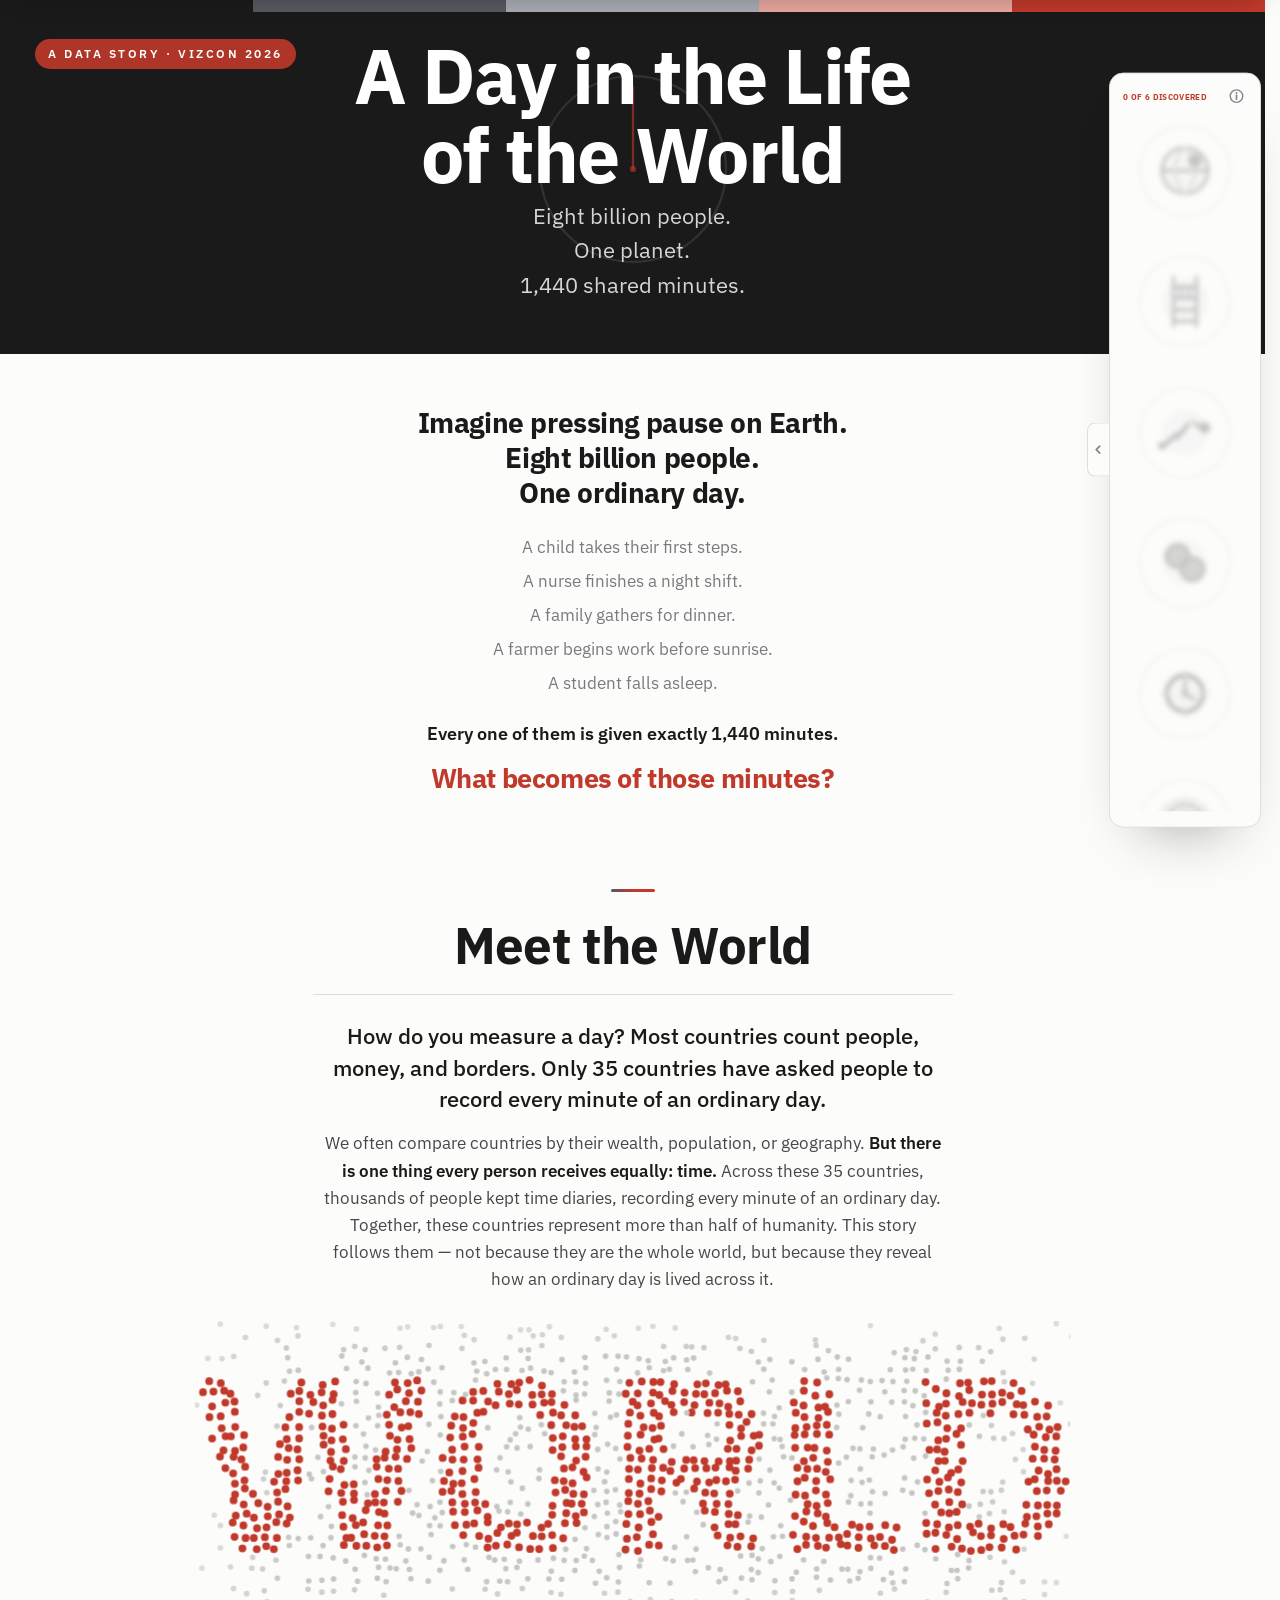
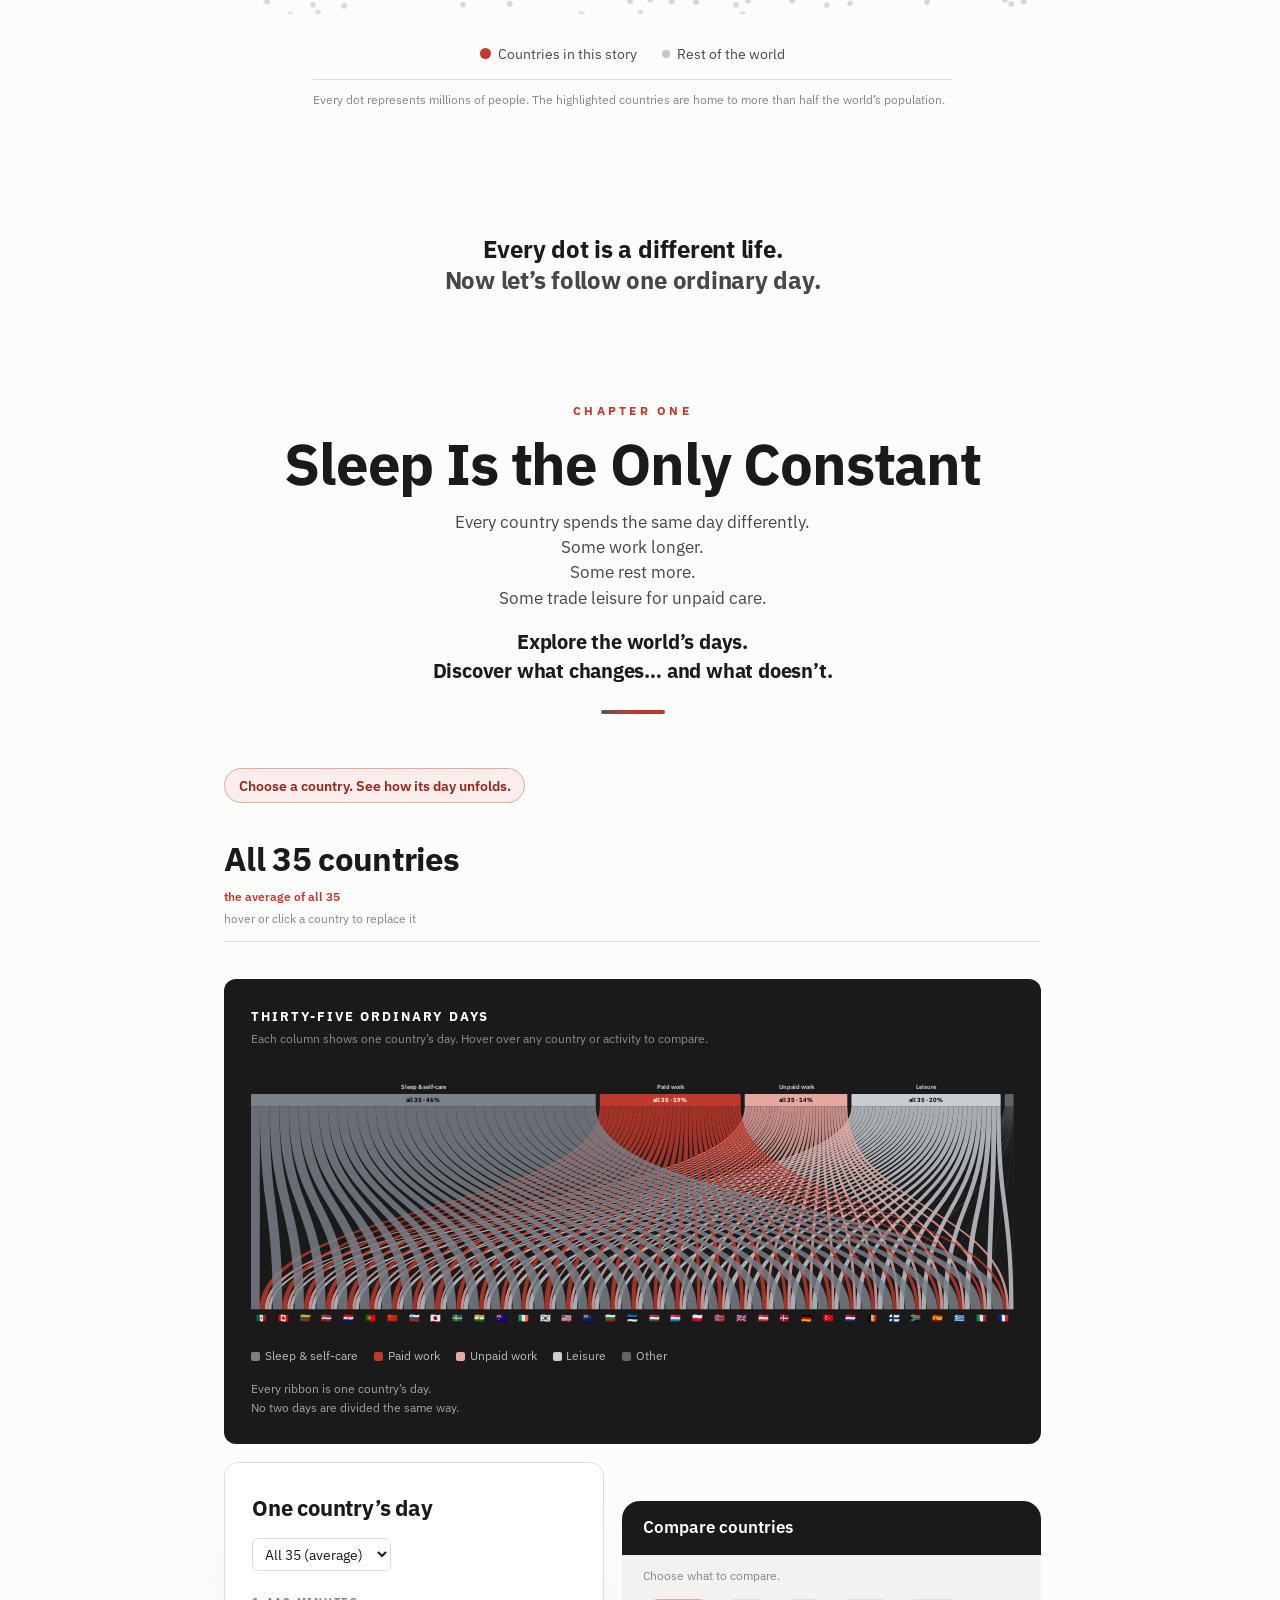
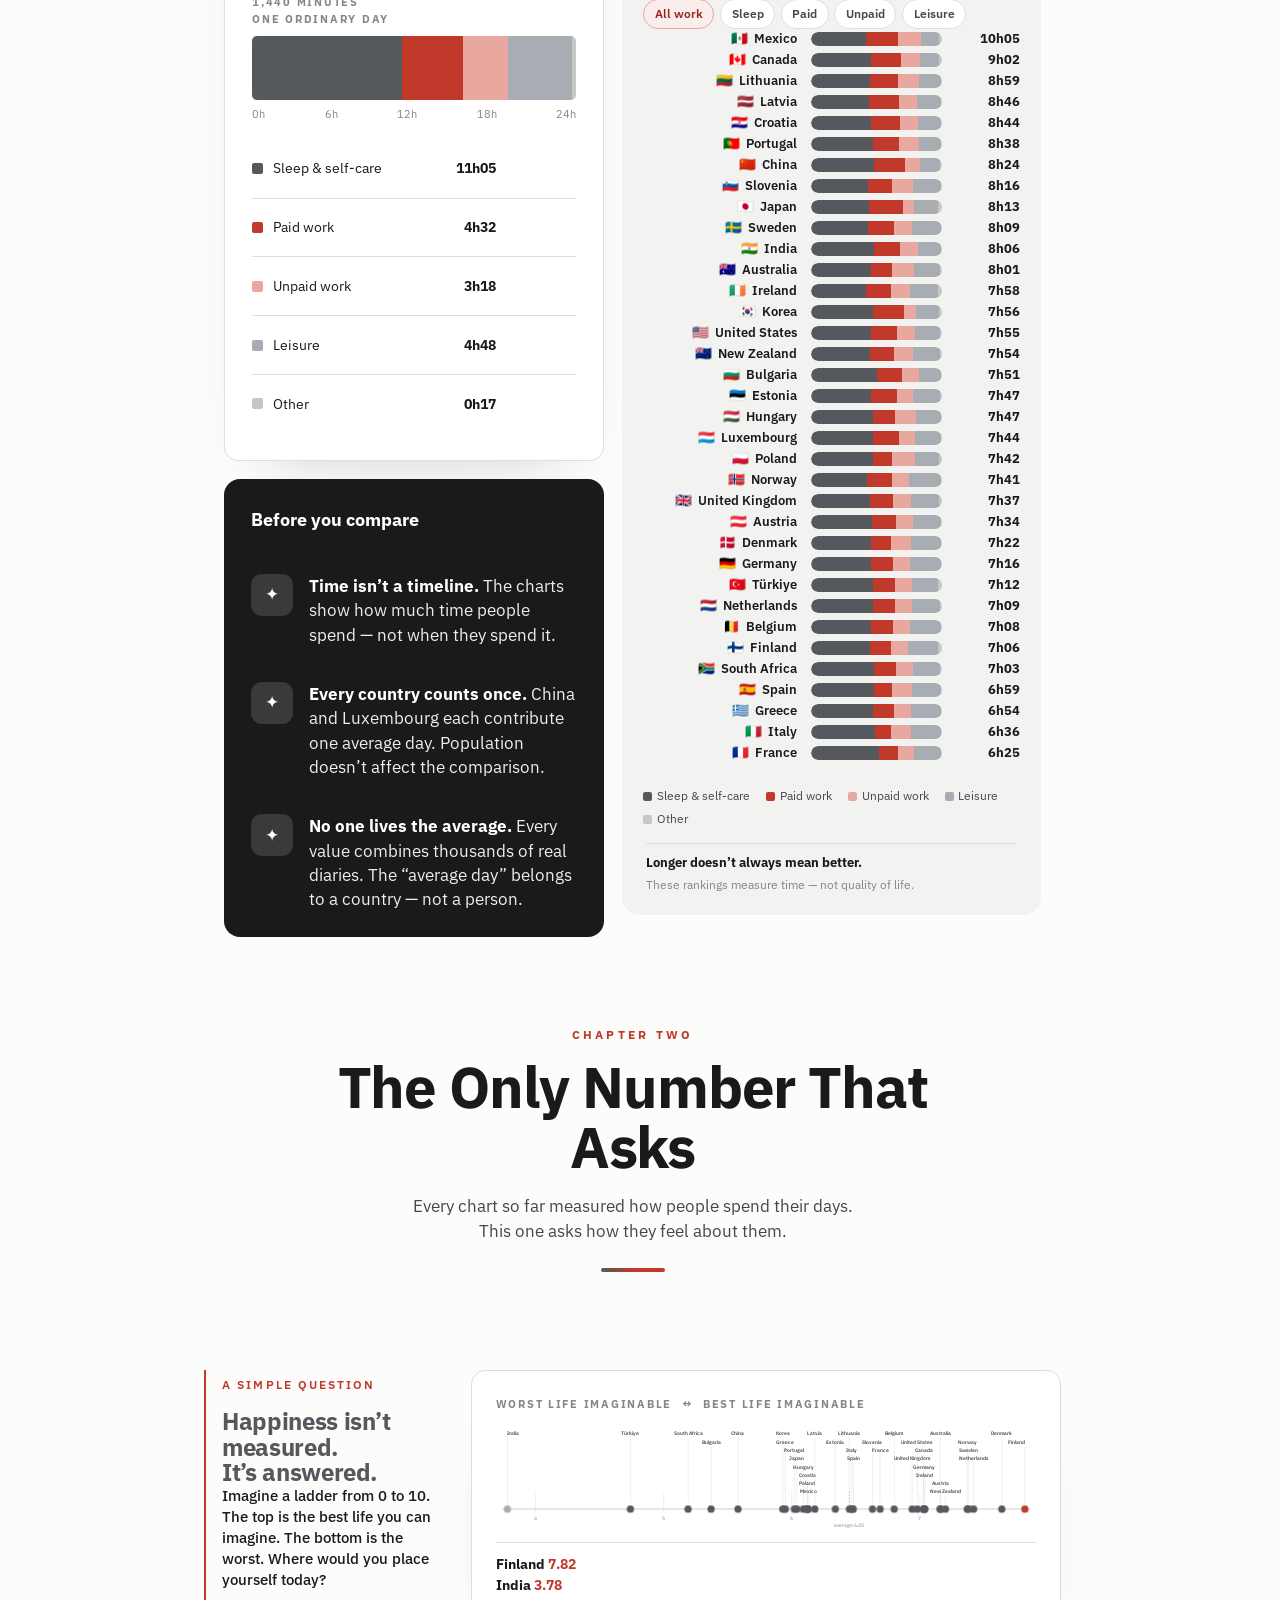
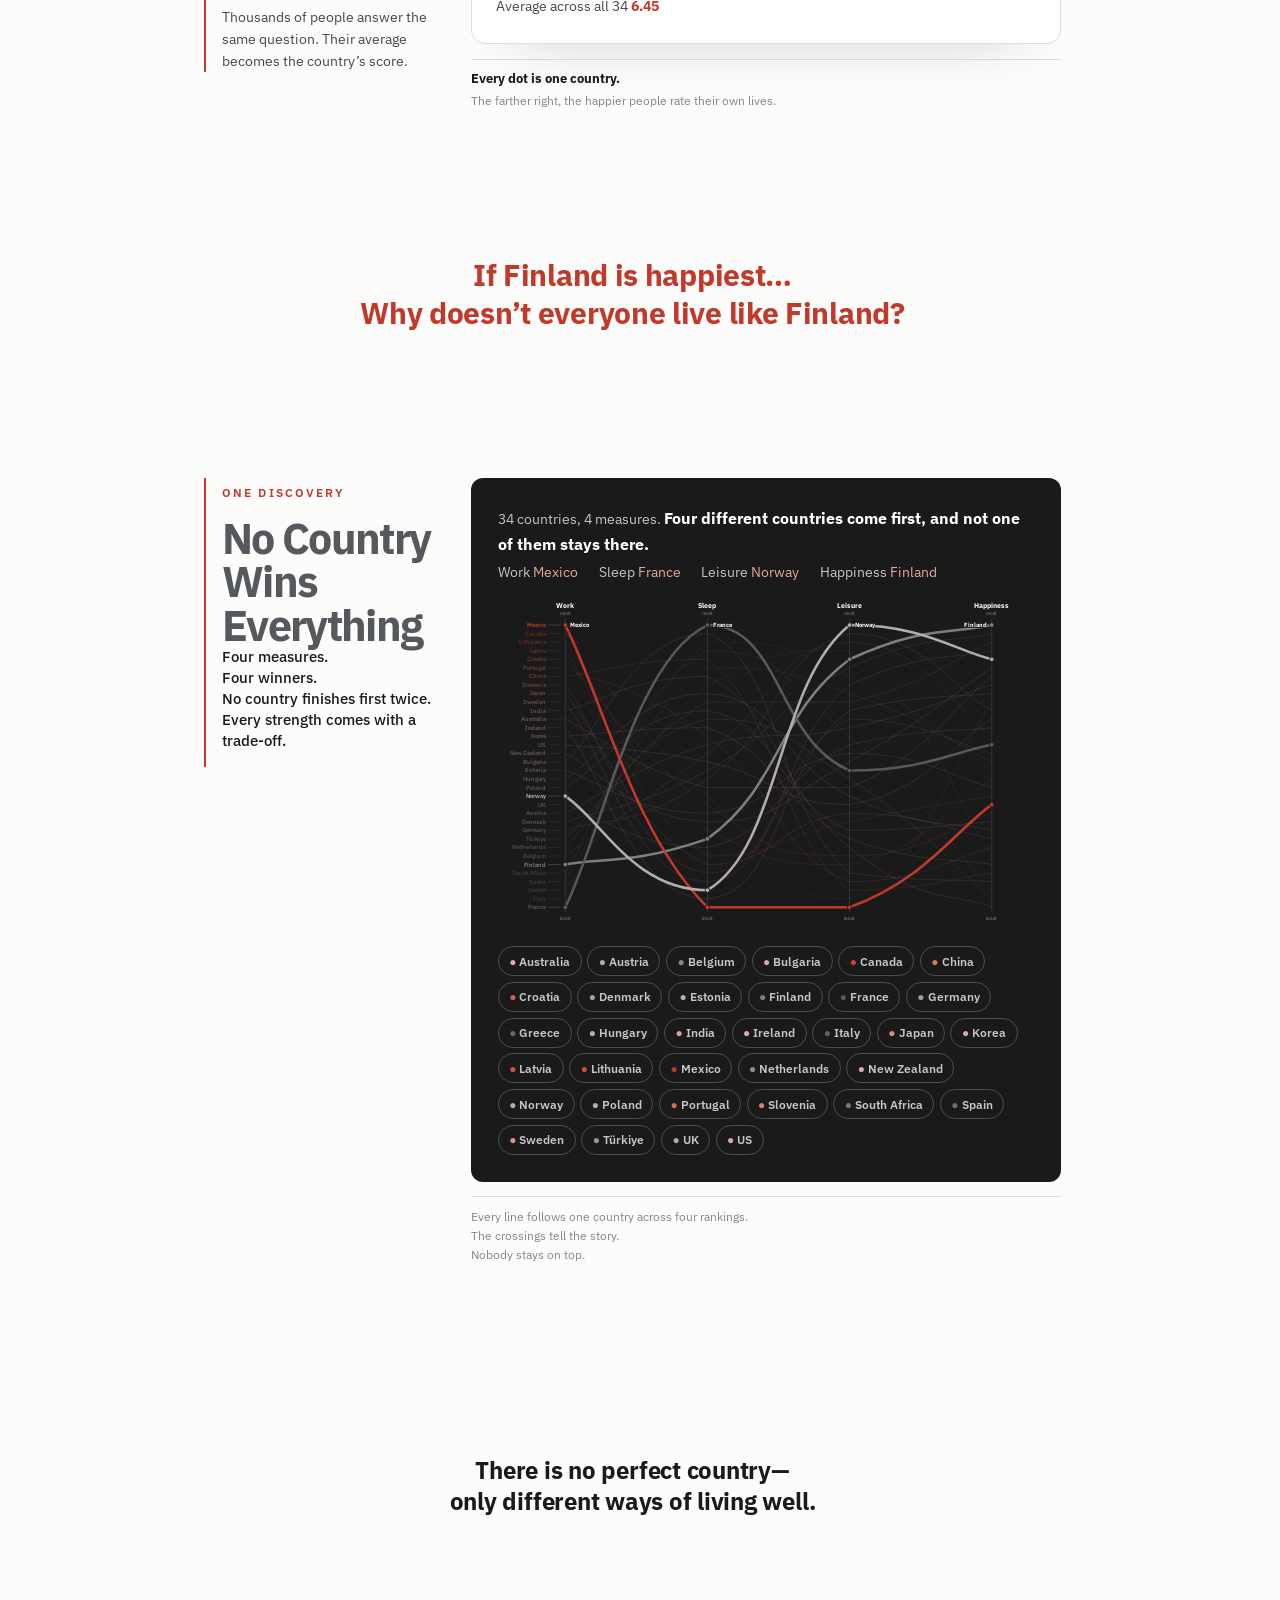
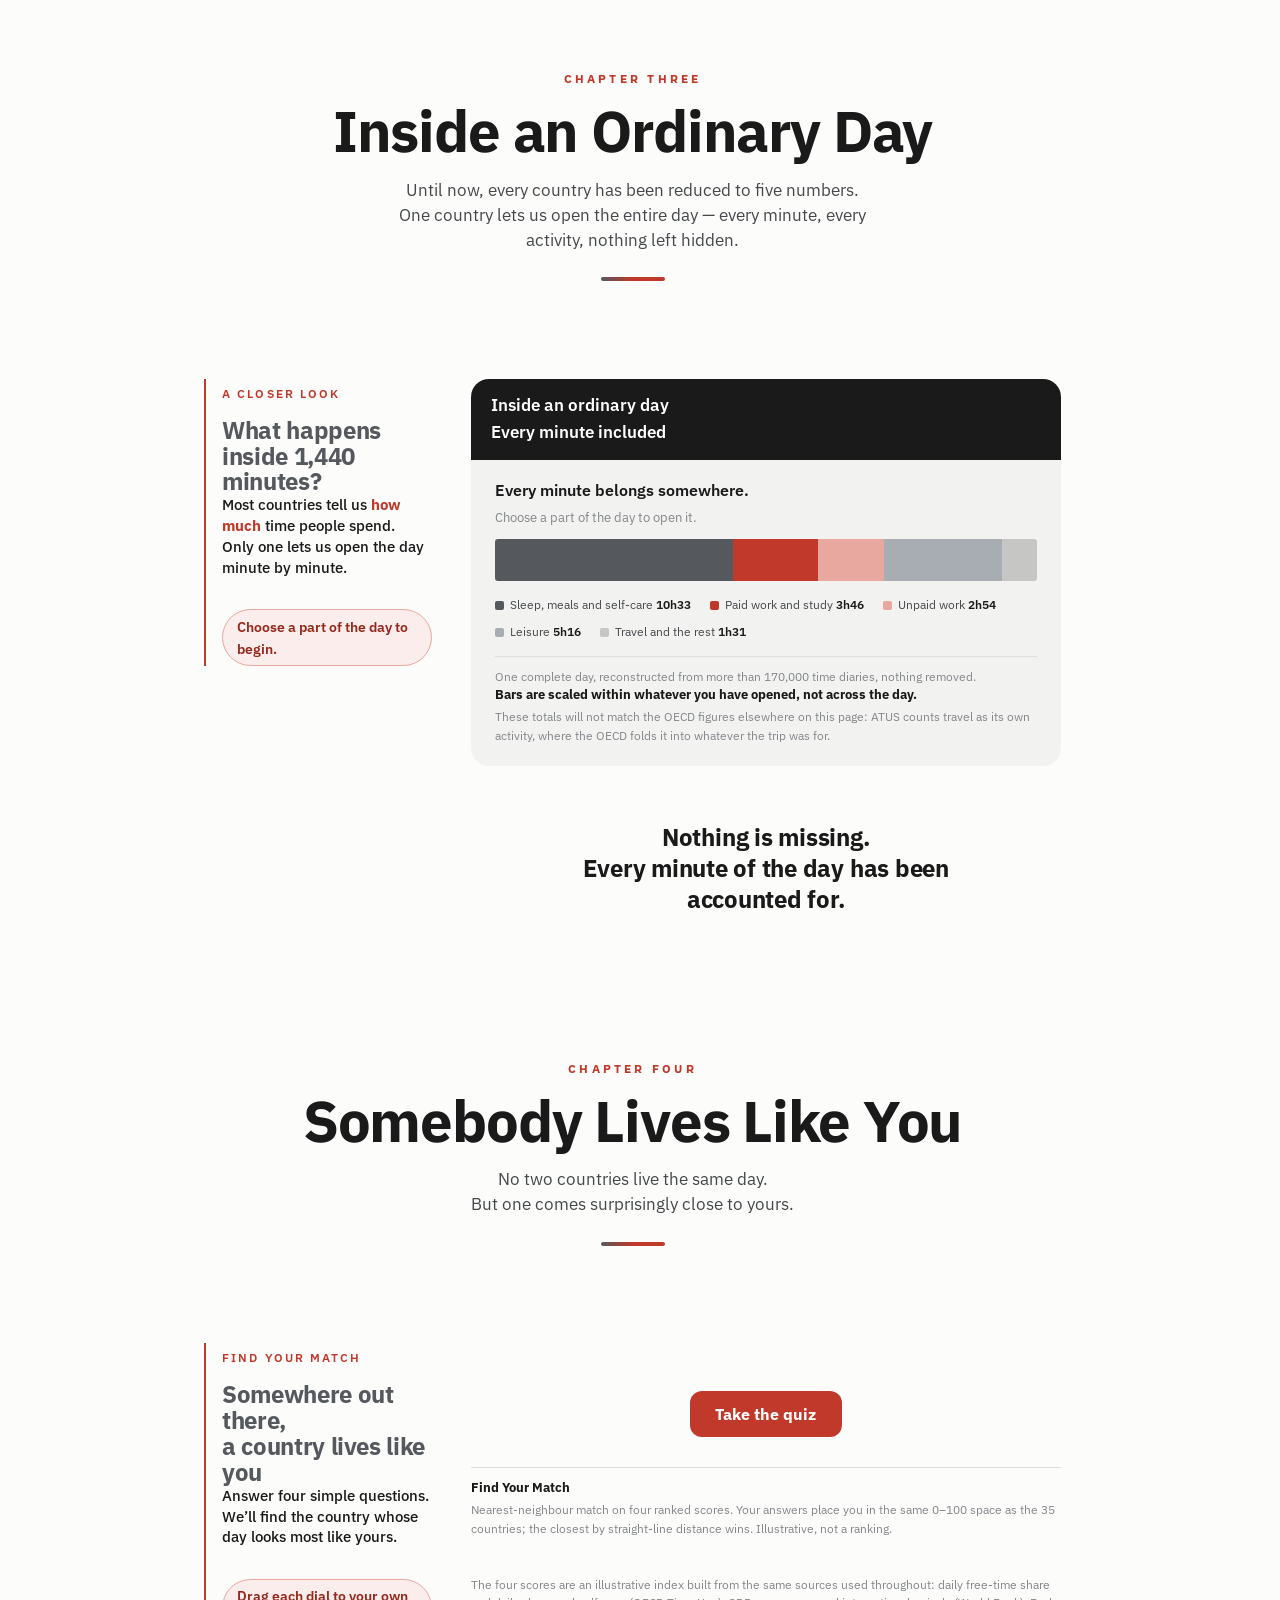
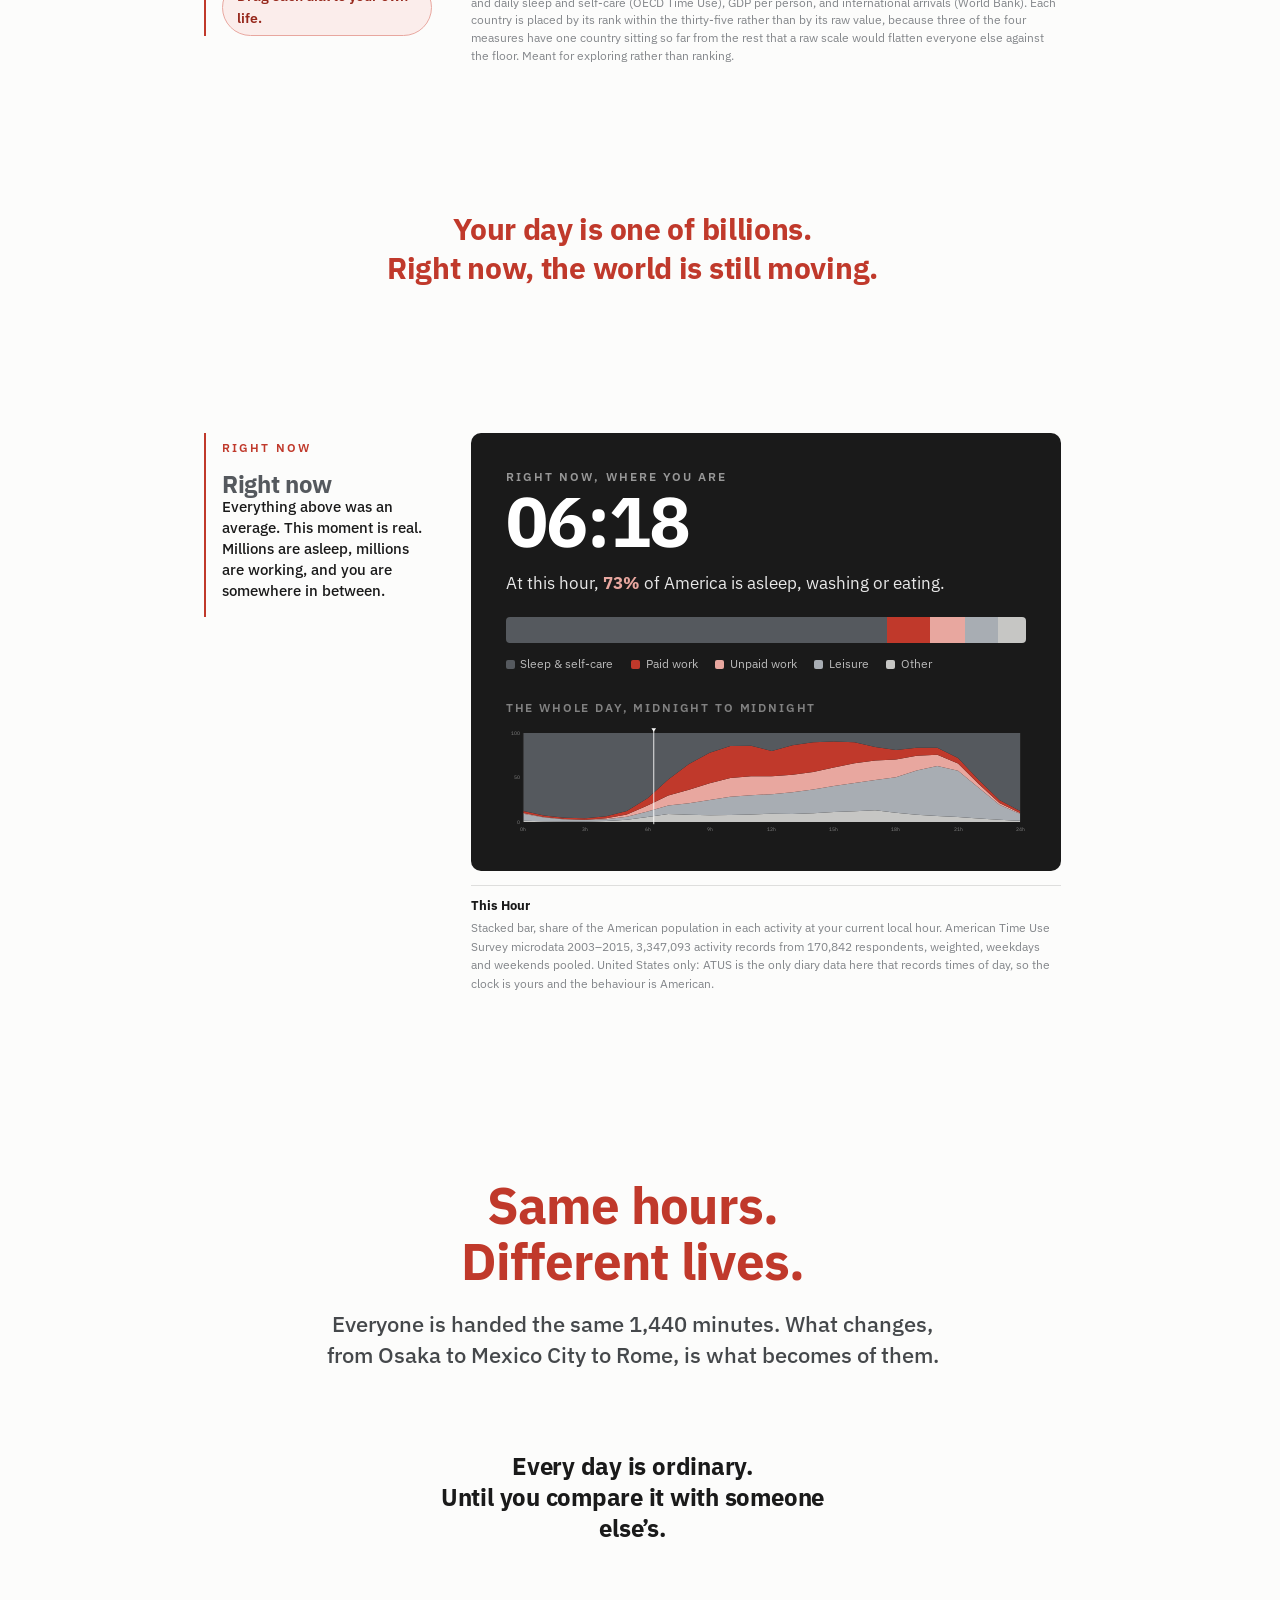
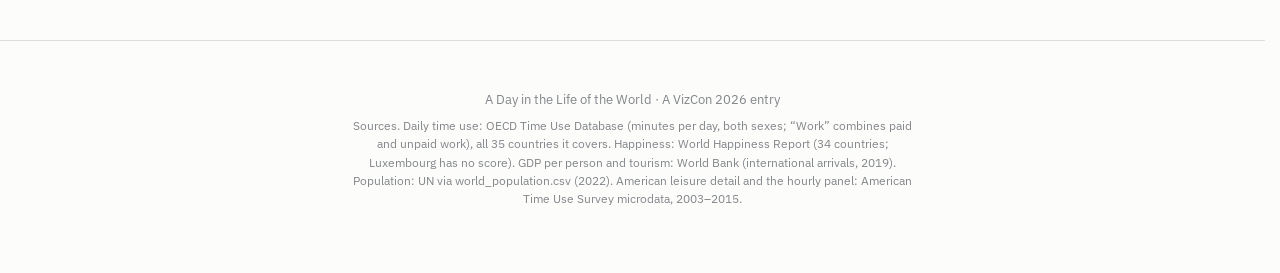
==== index.html @ 845d7201 "Tighten the cover, stagger the intro, and give the dot field an entrance Four passes over the first " ====
<!DOCTYPE html>
<html lang="en">
<head>
    <meta charset="UTF-8">
    <meta name="viewport" content="width=device-width, initial-scale=1.0">
    <title>A Day in the Life of the World</title>
    <link rel="stylesheet" href="css/style.css">
</head>
<body>
    <div class="top-banner" aria-hidden="true"><span></span><span></span><span></span><span></span><span></span></div>

    <!-- Slides in as the cover scrolls away, so the title stays available.
         aria-hidden because the <h1> below already announces the same words. -->
    <div class="title-bar" aria-hidden="true"><span>A Day in the Life of the World</span></div>

    <!-- ═══ COVER ═══════════════════════════════════════════ -->
    <header class="cover">
        <p class="cover-kicker">A data story · VizCon 2026</p>
        <svg class="cover-clock" viewBox="0 0 300 300" aria-hidden="true" id="cover-clock"></svg>
        <div class="cover-center">
            <h1 class="cover-title">A Day in the Life<br>of the World</h1>
            <p class="cover-sub">Eight billion people.<br>One planet.<br>1,440 shared minutes.</p>
        </div>

    </header>

    <main>
        <!-- ═══ INTRODUCTION ════════════════════════════════ -->
        <!-- Sits between the cover and the dot field: five lives happening at once,
             then the question the rest of the page answers. No .sec-exit here — the
             cover already hands off to the opener's exit group, and two consecutive
             shrink-and-fade groups read as a stutter. Just .reveal, like the rest.
             Every line is separately anchored in COPY.md so the wording round-trips. -->
        <section class="section center reveal" id="sec-intro">
            <p class="intro-open">Imagine pressing pause on Earth.<br>Eight billion people.<br>One ordinary day.</p>
            <!-- The five fade in one after another rather than arriving with the
                 section. They are five things happening at the same moment, and
                 five lines appearing at once reads as a list being displayed;
                 staggered, it reads as lives being noticed one by one. Staggered
                 in CSS off .in on the section, so nothing here needs a hook. -->
            <ul class="intro-lives">
                <li class="intro-life">A child takes their first steps.</li>
                <li class="intro-life">A nurse finishes a night shift.</li>
                <li class="intro-life">A family gathers for dinner.</li>
                <li class="intro-life">A farmer begins work before sunrise.</li>
                <li class="intro-life">A student falls asleep.</li>
            </ul>
            <p class="intro-count">Every one of them is given exactly 1,440 minutes.</p>
            <p class="intro-ask">What becomes of those minutes?</p>
        </section>

        <!-- ═══ OPENER · PEOPLE DOT-FIELD ═══════════════════ -->
        <section class="section center reveal" id="sec-people">
            <!-- .sec-exit is the group that shrinks and fades on the way out, the
                 same handoff the cover makes. It sits inside the section so it does
                 not clash with the .reveal transition on the section itself. -->
            <div class="sec-exit">
                <!-- No .sec-num here any more: the eyebrow used to read "Meet the World"
                     and that is now the title itself. The rule above it marks the start
                     of an act: everything before this is the premise, and the story
                     begins here. Same gradient as a .chapter-rule, smaller. -->
                <div class="act-rule" aria-hidden="true"></div>
                <h2 class="sec-title">Meet the World</h2>
                <hr class="rule">
                <p class="lead">How do you measure a day? Most countries count people, money, and
                    borders. Only 35 countries have asked people to record every
                    minute of an ordinary day.</p>
                <!-- One sentence carries the whole project, and it is this one: every
                     comparison on the page after it depends on time being the thing
                     everybody gets the same amount of. Bolded so a reader who scans
                     this paragraph and nothing else still leaves with the premise. The
                     rest of the paragraph is scope — who is in the sample and why —
                     and scope does not need to be the loudest thing here. -->
                <p class="body">We often compare countries by their wealth, population, or geography.
                    <strong>But there is one thing every person receives equally: time.</strong> Across these 35
                    countries, thousands of people kept time diaries, recording every minute of an
                    ordinary day. Together, these countries represent more than half of
                    humanity. This story follows them — not because they are the whole world, but
                    because they reveal how an ordinary day is lived across it.</p>

                <!-- the field leads the section: visual first, explanation after -->
                <div class="df-stage"><canvas id="df-canvas"></canvas></div>

                <div class="df-legend">
                    <span class="df-key"><i class="on"></i>Countries in this story</span>
                    <span class="df-key"><i class="off"></i>Rest of the world</span>
                </div>

                <p class="fig-cap">Every dot represents millions of people.
                    The highlighted countries are home to more than half the world’s population.</p>
            </div>

        </section>

        <!-- A sibling of the sections, never a child of one. Every section carries
             .reveal, which animates a transform, and a transformed ancestor becomes
             the containing block for anything position:fixed inside it — which would
             pin the rail to the opener instead of the viewport. Out here it is free.
             Wide screens make it a rail fixed to the right edge that follows the
             reader; narrow ones leave it in the flow, straight after the opener.
             Filled by initBadges() in js/app.js. -->
        <aside class="badges" id="badges" aria-label="Your discoveries">
            <div class="badges-head">
                <span class="badges-title">Your discoveries</span>
                <!-- Placeholder only: Badges.paint() overwrites this from BADGES.length,
                     so the number here just has to be right before the script runs. -->
                <span class="badges-count" id="badge-count">0 of 6 discovered</span>
                <!-- The rules of the game, behind an i: worth reading once, not worth a
                     standing paragraph in a panel this size.

                     Read on hover, not on click. It used to be a disclosure that
                     unhid the note in the flow, which pushed the whole tray down the
                     rail — so the act of asking what the badges are moved the badges.
                     Now the note floats out of the flow and nothing else shifts, which
                     is why it is aria-describedby rather than aria-expanded: it is a
                     description of this button, not a region the button owns.

                     It sits HERE, in .badges-head, and not in .badges-body where it
                     used to: that element is overflow:hidden at rail widths so it can
                     animate its own collapse, and it would have clipped the panel. -->
                <button class="badges-info" id="badges-info" type="button"
                        aria-describedby="badges-note"
                        aria-label="How discoveries work">
                    <svg viewBox="0 0 16 16" aria-hidden="true">
                        <circle cx="8" cy="8" r="6.7" fill="none" stroke="currentColor" stroke-width="1.5"/>
                        <path d="M8 7.2v4.1" fill="none" stroke="currentColor" stroke-width="1.8"
                              stroke-linecap="round"/>
                        <circle cx="8" cy="4.7" r="1.05" fill="currentColor"/>
                    </svg>
                </button>
                <!-- Immediately after the button on purpose: the CSS shows it with an
                     adjacent-sibling selector, so the two cannot drift apart. -->
                <p class="badges-note" id="badges-note" role="tooltip">Hidden throughout this story
                    are six discoveries. Explore the charts, hover over countries, answer
                    questions, and follow the data. Every discovery reveals an insight that appears
                    nowhere else. One of them isn’t hidden in a chart at all.</p>
            </div>
            <div class="badges-body" id="badges-body">
                <ul class="badge-tray" id="badge-tray"></ul>
                <div class="badges-foot" id="badge-reset"></div>
            </div>
            <!-- The way out, and the way back.

                 A sibling of the head rather than a child of it, because the panel
                 no longer folds downward — it slides off the right edge of the
                 screen, and everything inside it goes with it. This is the one part
                 that has to stay behind, so it hangs off the panel's left edge on
                 its own and rides out to the screen edge as a thumb tab.

                 aria-controls points at the whole aside now, not just the body: what
                 the button hides is the panel, not a region within it. -->
            <button class="badges-toggle" id="badges-toggle" type="button"
                    aria-expanded="true" aria-controls="badges"
                    aria-label="Hide the collection">
                <svg viewBox="0 0 16 16" aria-hidden="true">
                    <path d="M10 4 6 8l4 4" fill="none" stroke="currentColor"
                          stroke-width="2" stroke-linecap="round" stroke-linejoin="round"/>
                </svg>
            </button>
        </aside>

        <!-- One beat between the field and Chapter One. The opener ends on a caption
             about population and the chapter mark opens on how countries spend a day,
             so the reader crossed that seam without being told what the dots were for.
             This says it: the field was never about population, it was about who we are
             going to follow.

             Deliberately the small .beat, not .beat.ask — the chapter mark two lines
             below closes with its own invitation, and two accent questions that close
             together read as one stuttering headline. That is why the earlier line here
             was cut; this one states rather than asks, so it does not collide.

             Note this stops `.badges:has(+ .chapter-mark)` from matching, so the tray
             keeps its full bottom padding — the beat's own margin now carries the seam. -->
        <p class="beat reveal">Every dot is a different life.<br><span class="beat-soft">Now
            let&rsquo;s follow one ordinary day.</span></p>

        <!-- ═══ CHAPTER ONE · HOW WE LIVE ═══════════════════ -->
        <div class="chapter-mark reveal">
            <span class="chapter-eyebrow">Chapter One</span>
            <h2 class="chapter-name">Sleep Is the Only Constant</h2>
            <!-- Four short lines rather than a paragraph, and deliberately no figures:
                 the blurb names the variation and lets the title hint at the constant,
                 so the braid below is the first thing to actually state it. This is the
                 one chapter mark whose lines are hard-broken, because they are written
                 as a staccato run and reflowing them into a block loses the rhythm. -->
            <p class="chapter-blurb">Every country spends the same day differently.<br>
                Some work longer.<br>
                Some rest more.<br>
                Some trade leisure for unpaid care.</p>
            <p class="chapter-ask">Explore the world&rsquo;s days.<br>
                Discover what changes&hellip; and what doesn&rsquo;t.</p>
            <div class="chapter-rule"></div>
        </div>

        <!-- ═══ 0 · THE CHAPTER AT A GLANCE ═════════════════ -->
        <!-- States the chapter before the sections argue it: all 35 days as ribbons,
             the same-clock card, and a sortable ranking, with one selection driving
             all three. Built by js/glance.js.

             EVERY id IN HERE IS gl- PREFIXED ON PURPOSE. #sec-day below owns
             dc-bar / dc-rows / dc-foot / dc-who, and app.js's initDayCard() resolves
             those with an unscoped document.getElementById. This section is EARLIER in
             the document, so sharing those ids would hand app.js this card's elements
             and leave #sec-day rendering nothing at all.

             The ranking uses .gl-row rather than .rank-row for the same reason in CSS:
             .rank-row is the static grid #work-rank and #rest-rank use, while these
             rows are absolutely positioned so they can animate between sort orders. -->
        <section class="section reveal" id="sec-glance">
            <!-- No eyebrow, title, lead or body here. The chapter mark directly above
                 already names the chapter and states its finding, so a second heading and
                 two more paragraphs restated it. The pill stays, because nothing else
                 tells a reader the panels respond to a pointer. It no longer spells out
                 the Escape key: #gl-pinnote says "click it again, or press Escape, to
                 release" the moment something is actually pinned, which is where that
                 instruction is any use.

                 This is also where the computed 46% / 22% / 70% lived. Those three slots
                 are gone with the paragraph; glance.js writes each only if its element
                 exists, so restoring the copy is enough to bring them back. -->
            <span class="howto">Choose a country. See how its day unfolds.</span>

            <div class="gl-who" id="gl-who"></div>
            <p class="gl-pinnote" id="gl-pinnote"></p>

            <div class="gl-grid">
                <!-- ── the braid, full width, the one dark chart ground ─────────── -->
                <div class="gl-full">
                    <div class="pc-panel">
                        <h3>Thirty-Five Ordinary Days</h3>
                        <p class="sub">Each column shows one country&rsquo;s day. Hover over any
                            country or activity to compare.</p>
                        <div id="gl-braid"></div>
                        <div class="gl-key" id="gl-key-braid"></div>
                        <!-- No caption under the braid. It read "Every country has the same
                             1,440 minutes. Only how those minutes are divided changes.", which
                             #gl-braid-note directly above already ends by saying.

                             NOTE: nothing in this section now names its source. The OECD line
                             that used to carry it sat under #sec-day's day card, and went when
                             that section was cut. Chapter One is built entirely from one OECD
                             extract and is cited only in the footer's Sources line. -->
                        <p class="gl-note" id="gl-braid-note"></p>
                    </div>
                </div>

                <!-- ── the same clock, with the caveats beneath it ──────────────── -->
                <div>
                    <div class="dc-card">
                        <div class="dc-top">
                            <!-- The panel is titled, not the selection: the live country name is
                                 already set in large type in .gl-who above, and the <select> shows
                                 it a third time. -->
                            <span class="dc-who">One country&rsquo;s day</span>
                            <label class="dc-pick">
                                <span class="vh">Choose a country</span>
                                <select id="gl-dc-pick" aria-label="Choose a country"></select>
                            </label>
                        </div>
                        <p class="dc-lab">1,440 minutes<br>One ordinary day</p>
                        <div class="dc-bar" id="gl-dc-bar" role="img"
                             aria-label="How this country’s 24 hours divide across sleep, work and leisure"></div>
                        <div class="dc-scale"><span>0h</span><span>6h</span><span>12h</span><span>18h</span><span>24h</span></div>
                        <div class="dc-rows" id="gl-dc-rows"></div>
                        <p class="dc-foot" id="gl-dc-foot"></p>
                    </div>

                    <!-- The caveats sit under the card whose numbers they qualify, rather than
                         in a strip at the foot of the sheet where a reader meets them after
                         they have already misread everything. -->
                    <!-- Each row now opens with its point in one short sentence and explains
                         it after, rather than making the reader parse a full sentence to find
                         the caveat. <strong> is the existing emphasis inside .callout-row, so
                         no new class was needed. -->
                    <div class="callout" style="margin-top:18px">
                        <p class="callout-head">Before you compare</p>
                        <div class="callout-row"><span class="callout-ic">&#10022;</span>
                            <p><strong>Time isn&rsquo;t a timeline.</strong> The charts show how much
                                time people spend &mdash; not when they spend it.</p></div>
                        <div class="callout-row"><span class="callout-ic">&#10022;</span>
                            <p><strong>Every country counts once.</strong> China and Luxembourg each
                                contribute one average day. Population doesn&rsquo;t affect the
                                comparison.</p></div>
                        <div class="callout-row"><span class="callout-ic">&#10022;</span>
                            <p><strong>No one lives the average.</strong> Every value combines
                                thousands of real diaries. The &ldquo;average day&rdquo; belongs to a
                                country &mdash; not a person.</p></div>
                    </div>
                </div>

                <!-- ── the ordering, the panel you can read precisely ───────────── -->
                <div>
                    <div class="day-card">
                        <div class="card-head">Compare countries</div>
                        <p class="card-sub">Choose what to compare.</p>
                        <div class="gl-pills" id="gl-pills"></div>
                        <div class="gl-rank" id="gl-rank"></div>
                        <div class="gl-key" id="gl-key-rank"></div>
                        <!-- No <br>. .fig-cap b is display:block with its own bottom margin,
                             which is how every other caption on the page sets a lead line. -->
                        <p class="fig-cap"><b>Longer doesn&rsquo;t always mean better.</b>
                            These rankings measure time &mdash; not quality of life.</p>
                    </div>
                </div>
            </div>
        </section>

        <!-- ═══ CHAPTER TWO · WHAT THE DAY BUYS ═════════════ -->
        <div class="chapter-mark reveal">
            <span class="chapter-eyebrow">Chapter Two</span>
            <h2 class="chapter-name">The Only Number That Asks</h2>
            <!-- "And somehow, that answer follows patterns we can measure" used to close this.
                 It was pointing at the GDP scatter, which is gone, so the chapter no longer
                 promises a pattern it does not go on to show. -->
            <p class="chapter-blurb">Every chart so far measured how people spend their days.<br>
                This one asks how they feel about them.</p>
            <div class="chapter-rule"></div>
        </div>

        <!-- ═══ 4 · FIRST MEASURE: HAPPINESS ════════════════ -->
        <!-- One measure per section, both drawn by the same initMetricStrip()
             in js/app.js, so the reader learns the chart once and reads it twice. -->
        <section class="section notes reveal" id="sec-happy">
            <div class="txt">
                <span class="sec-num">A simple question</span>
                <h2 class="sec-title">Happiness isn&rsquo;t measured.<br>It&rsquo;s answered.</h2>
                <hr class="rule">
                <!-- Flowed, not hard-broken, and that is measured rather than preferred: this
                     sticky column is 228px wide at desktop, while these sentences need 206, 268,
                     165, 266, 328 and 295px. Four of the six would wrap anyway, so authored
                     breaks would only add a second, ragged set of them. The rank section below
                     keeps its breaks because its lines are short enough to hold. -->
                <p class="lead">Imagine a ladder from 0 to 10. The top is the best life you can
                    imagine. The bottom is the worst. Where would you place yourself today?</p>
                <p class="body">Thousands of people answer the same question. Their average becomes
                    the country&rsquo;s score.</p>
            </div>

            <div class="viz">
                <div class="mt-stage">
                    <!-- The ladder's two ends in words, which is what respondents were actually
                         asked. Dropping the 0 and the 10 also settles a correctness problem the
                         numbered version had: this axis is cropped to the range of these 34
                         countries, so its ends are India at 3.78 and Finland at 7.82. Naming the
                         directions rather than the endpoints is both plainer and true. -->
                    <p class="mt-lab">Worst Life Imaginable &nbsp;&harr;&nbsp; Best Life Imaginable</p>
                    <div class="mt-strip" id="mt-happy"></div>
                    <p class="mt-read" id="mt-happy-read"></p>
                </div>
                <p class="fig-cap" id="mt-happy-cap"></p>
                <!-- No source note here either. Most of what it said now lives in the narrative:
                     the lead explains the ladder ("Imagine a ladder from 0 to 10… where would you
                     place yourself today?"), the label names both ends, and the footer's Sources
                     line carries the World Happiness Report citation and the note that Luxembourg
                     has no score.

                     The one thing no longer stated anywhere: this axis is cropped to the range of
                     the 34 countries rather than running the full 0–10, so India's mark at the far
                     left is 3.78 and not the worst life imaginable. The printed ticks start at 4,
                     which is the only remaining hint. -->

            </div>
        </section>

        <!-- The GDP-against-happiness scatter stood here, "Feelings follow the money…
             more than you'd expect", with r = +0.91 over 34 countries. Removed with the
             income argument: Chapter Two now goes from the happiness strip straight to
             the rankings, and asks what a day buys without pricing it.

             initMoneyMood(), the .sc-dot/.sc-fit/.sc-name styles and the "Off the Line"
             badge went with it, taking the collection from eight to seven; "Jet Lagged"
             then went by request, which is why it is six.
             GDP itself is still in the data and still drives the quiz's Income axis. -->

        <!-- The hinge the scatter used to be, and the hook into the rankings. It replaced
             "Happiness gives us one answer. / But no single measure tells us where life is
             best." — which answered itself. This one does not, on purpose: nothing follows it
             but the chart.

             .beat.ask, because .beat is ink by its own reasoning ("it states rather than
             asks") and this asks. The modifier switches the colour and nothing else. -->
        <p class="beat ask reveal">If Finland is happiest&hellip;<br>
            Why doesn&rsquo;t everyone live like Finland?</p>

        <!-- ═══ 6 · NOBODY LEADS EVERYWHERE ═════════════════ -->
        <section class="section notes reveal" id="sec-ranks">
            <div class="txt">
                <span class="sec-num">One discovery</span>
                <h2 class="sec-title">No Country Wins Everything</h2>
                <hr class="rule">
                <!-- Four lines and no paragraph. The four winners were named here a moment ago,
                     but #pc-read inside the panel already prints "Work Mexico · Sleep France ·
                     Leisure Norway · Happiness Finland" a few inches to the right, so the column
                     was restating the chart's own readout. It states the rule instead and lets
                     the chart supply the names. There is no .body: this is the whole column. -->
                <p class="lead">Four measures.<br>
                    Four winners.<br>
                    No country finishes first twice.<br>
                    Every strength comes with a trade-off.</p>
            </div>

            <div class="viz">
                <div class="pc-panel">
                    <div class="pc-read" id="pc-read"></div>
                    <div class="pc-chart" id="pc-chart"></div>
                    <div class="pc-pick" id="pc-pick"></div>
                </div>
                <p class="fig-cap">Every line follows one country across four rankings.<br>
                    The crossings tell the story.<br>
                    Nobody stays on top.</p>
                <!-- No source note here. It carried "Ranks are by size, not by merit: 1st on Work
                     is the longest working day, not the best one", the n=34 Luxembourg caveat and
                     the two citations. The footer's Sources line still names the OECD Time Use
                     Database and the World Happiness Report, and still says Luxembourg has no
                     score, so nothing here is uncited.

                     What is gone from the page is the ranks-are-by-size warning for THIS chart.
                     The nearest thing left is the glance sheet's ranking caption in Chapter One,
                     "Longer doesn't always mean better", which makes the same point about a
                     different chart. -->
            </div>
        </section>

        <!-- The chapter's payoff. Sits outside #sec-ranks so it reads as the chapter closing
             rather than as another note about the chart. .beat.close doubles the air around it;
             the break falls at the em dash, where the sentence turns. -->
        <p class="beat close reveal">There is no perfect country&mdash;<br>
            only different ways of living well.</p>

        <!-- ═══ CHAPTER THREE · INSIDE ONE BAR ══════════════ -->
        <div class="chapter-mark reveal">
            <span class="chapter-eyebrow">Chapter Three</span>
            <h2 class="chapter-name">Inside an Ordinary Day</h2>
            <p class="chapter-blurb">Until now, every country has been reduced to five numbers. One
                country lets us open the entire day &mdash; every minute, every activity, nothing left
                hidden.</p>
            <div class="chapter-rule"></div>
        </div>

        <!-- ═══ 7 · THE WHOLE DAY, OPENED (US ONLY) ════════ -->
        <!-- The only section on the page that leaves the OECD file. Driven by
             initDayUS() in js/app.js off data/day-us.js, which is built from the
             431 activity codes in data/time_use_atus/.

             One visualisation, three levels deep, rather than the three separate
             charts that stood here: the day as five blocks, the block as its
             activities, the activity by age and by sex. Everything below the first
             level is built on demand, so the reader earns the detail by asking for
             it — forty-four bars at equal weight was the reason this section read
             as a cluster. The age and sex figures are the same numbers the two
             deleted charts drew; they are now attached to whichever activity the
             reader chose, which is what makes them mean anything. -->
        <section class="section notes reveal" id="sec-leisure">
            <!-- Four lines, and the last one is an instruction rather than a claim.
                 This column carried three paragraphs arguing for the section before
                 the reader had seen it: why the United States, how many codes roll
                 into how many groups, which block takes what share. All of it was
                 answerable by clicking, and the interaction says it better than the
                 paragraph did. What is left is the question, the reason only one
                 country can answer it, and the way in. #du-lead and #du-body are
                 gone with the prose; the figures they printed are now reached by
                 opening a block. -->
            <div class="txt">
                <span class="sec-num">A closer look</span>
                <h2 class="sec-title">What happens inside 1,440 minutes?</h2>
                <hr class="rule">
                <p class="lead">Most countries tell us <strong>how much</strong> time people
                    spend.<br>Only one lets us open the day minute by minute.</p>
                <div><span class="howto">Choose a part of the day to begin.</span></div>
            </div>

            <div class="viz">
                <div class="day-card">
                    <div class="card-head">Inside an ordinary day<br>Every minute included</div>

                    <!-- The whole drill-down. Level one is written by initDayUS()
                         into #du-bar; the crumb, the activity list and the tabbed
                         detail below it are filled in as the reader descends and
                         are empty until then. -->
                    <div class="lu-drill" id="du-drill">
                        <p class="lu-head">Every minute belongs somewhere.</p>
                        <p class="lu-ask" id="du-ask">Choose a part of the day to open it.</p>
                        <div class="lu-day" id="du-bar" role="img"
                             aria-label="The American day as five blocks. Choose a block to open it."></div>
                        <div class="lu-daykey" id="du-key"></div>
                        <!-- aria-live, because opening a block replaces the panel
                             below rather than moving the page: without this the
                             only signal that anything happened is visual. -->
                        <nav class="lu-crumb" id="du-crumb" aria-live="polite"></nav>
                        <div class="lu-open" id="du-open"></div>
                    </div>

                    <!-- Halved. Three sentences went: "Every minute belongs somewhere",
                         which is printed verbatim eight lines above as .lu-head; the
                         hairline argument for scaling within the open block, which
                         justified a warning the reader will believe without it; and
                         "read the shares within this section", which restated the
                         OECD point immediately after making it. -->
                    <p class="fig-cap">One complete day, reconstructed from more than 170,000 time
                        diaries, nothing removed.
                        <b>Bars are scaled within whatever you have opened, not across the day.</b>
                        These totals will not match the OECD figures elsewhere on this page: ATUS
                        counts travel as its own activity, where the OECD folds it into whatever the
                        trip was for.</p>
                </div>

                <!-- The one callout left, and it answers to the drill-down rather
                     than sitting beside it. It held a fixed sentence about
                     television; now initDayUS() rewrites it for whatever the reader
                     has opened and whichever tab they are on, so the surprise is
                     about their choice. Empty on arrival — there is nothing to be
                     surprised by until something is open — and .callout:empty is
                     display:none, so no frame sits there waiting.

                     A second callout stood below this one, "The same 24 hours.
                     Different priorities.", carrying three fixed rows on retirement,
                     the sex gap and the leftover. Every one of those numbers is now
                     reachable in the By age and By sex tabs of the activity it
                     belongs to, which is the whole argument of this rebuild: the
                     figure lands when the reader asks for it, attached to something
                     they chose. Reprinting them beside the chart in advance was the
                     page answering a question nobody had put yet. -->
                <div class="callout" id="du-wow" aria-live="polite"></div>

                <p class="beat">Nothing is missing.<br>Every minute of the day has been
                    accounted for.</p>
            </div>
        </section>

        <!-- ═══ CHAPTER FOUR · YOUR CLOSEST MATCH ════════════ -->
        <div class="chapter-mark reveal">
            <span class="chapter-eyebrow">Chapter Four</span>
            <h2 class="chapter-name">Somebody Lives Like You</h2>
            <p class="chapter-blurb">No two countries live the same day.<br>But one comes
                surprisingly close to yours.</p>
            <div class="chapter-rule"></div>
        </div>

        <section class="section notes reveal" id="sec-dna">
            <div class="txt">
                <span class="sec-num">Find your match</span>
                <h2 class="sec-title">Somewhere out there,<br>a country lives like you</h2>
                <hr class="rule">
                <!-- The lead used to name the four measures and say all 35 countries are
                     scored on them. True, and nothing the reader wants before they have
                     answered anything — it is the method, and the method is already in
                     the caption and the source note below the quiz, which is where a
                     reader goes looking once the result makes them curious. What replaces
                     it is the offer. -->
                <p class="lead">Answer four simple questions.<br>We&rsquo;ll find the country whose
                    day looks most like yours.</p>
                <div><span class="howto">Drag each dial to your own life.</span></div>
            </div>

            <div class="viz">
                <div id="dna"></div>
                <p class="fig-cap"><b>Find Your Match</b>
                    Nearest-neighbour match on four ranked scores. Your answers place you in the same
                    0–100 space as the 35 countries; the closest by straight-line distance wins.
                    Illustrative, not a ranking.</p>
                <p class="source">
                    The four scores are an illustrative index built from the same sources used throughout:
                    daily free-time share and daily sleep and self-care (OECD Time Use), GDP per person,
                    and international arrivals (World Bank). Each country is placed by its rank within the
                    thirty-five rather than by its raw value, because three of the four measures have one
                    country sitting so far from the rest that a raw scale would flatten everyone else
                    against the floor. Meant for exploring rather than ranking.
                </p>
            </div>
        </section>

        <!-- The hinge into the live panel. Without it the reader goes from their own
             result straight into a clock and has to work out why: the quiz was about
             them, and the next thing is the world carrying on regardless. One sentence
             makes the clock the proof of that rather than a fourth chart. -->
        <p class="beat ask">Your day is one of billions.<br>Right now, the world is still
            moving.</p>

        <!-- ═══ RIGHT NOW · LIVE PANEL ══════════════════════ -->
        <!-- Sits last, immediately before the closing: everything above is an
             average of a day, and this is the one that is happening. Driven by
             initRightNow() in js/app.js off data/atus-hours.js. -->
        <section class="section notes reveal" id="sec-now">
            <div class="txt">
                <span class="sec-num">Right now</span>
                <!-- "While you read this" described the reader; "Right now" is the claim,
                     and it is the only section on the page that can make it. -->
                <h2 class="sec-title">Right now</h2>
                <hr class="rule">
                <p class="lead">Everything above was an average. This moment is real. Millions are
                    asleep, millions are working, and you are somewhere in between.</p>
            </div>

            <div class="viz">
                <div class="rn" id="rn">
                    <!-- Two lines in one box, one shown at a time. The panel is in the
                         present tense, and the ribbon below can be scrubbed to read any
                         hour — at which point "Right now" is no longer true, so the
                         second line takes over. Both are real elements stacked in a grid
                         cell rather than one line rewritten by script, so the copy stays
                         where COPY.md can see it and the box never changes height under
                         the 4.4rem clock. initRightNow() only toggles .scrubbing on #rn. -->
                    <p class="rn-label">
                        <span class="rn-liveline">Right now, where you are</span>
                        <span class="rn-scrubbed">Reading the day &middot; leave to return</span>
                    </p>
                    <p class="rn-time" id="rn-time">--:--</p>
                    <!-- Live, because the arrow keys on the ribbon below change this
                         sentence and nothing else would say so: the hour walks, the
                         bar redraws, and a reader not looking at it hears silence.
                         Polite rather than assertive, and paintHour() ignores a repaint
                         of the same hour, so a pointer sweeping the day coalesces into
                         the hour it lands on instead of reading out all twenty-four. -->
                    <p class="rn-say" id="rn-say" aria-live="polite"></p>
                    <!-- The label is rewritten by paintHour() to name the hour actually
                         drawn; "at this hour" is only true before the first scrub. -->
                    <div class="rn-bar" id="rn-bar" role="img"
                         aria-label="Share of the American population in each activity at this hour"></div>
                    <div class="rn-key" id="rn-key"></div>
                    <!-- The whole day behind the current hour, so this minute has context
                         — and hoverable, so the other twenty-three are readable too. The
                         tabindex, role and arrow-key handling are added by initRightNow()
                         alongside the listeners that make them mean anything. -->
                    <p class="rn-sub">The whole day, midnight to midnight</p>
                    <div class="rn-rib" id="rn-rib"></div>
                </div>
                <p class="fig-cap"><b>This Hour</b>
                    Stacked bar, share of the American population in each activity at your current local
                    hour. American Time Use Survey microdata 2003–2015, 3,347,093 activity records from
                    170,842 respondents, weighted, weekdays and weekends pooled. United States only: ATUS
                    is the only diary data here that records times of day, so the clock is yours and the
                    behaviour is American.</p>
            </div>
        </section>

        <!-- ═══ CLOSING ═════════════════════════════════════ -->
        <section class="section center closing reveal" id="sec-close">
            <h2 class="sec-title closing-title">Same hours.<br>Different lives.</h2>
            <!-- One paragraph, not two. The .lead and the .body said the same thing twice
                 — both opened on everyone being handed the same 1,440 minutes, and the
                 second then listed five nouns and closed on a question the page has spent
                 four chapters refusing to answer for the reader. -->
            <p class="lead">Everyone is handed the same 1,440 minutes. What changes, from Osaka to
                Mexico City to Rome, is what becomes of them.</p>
            <!-- The last line, and it closes the loop: the opening asked "What becomes of
                 those minutes?", and this is the answer, given only after the reader has
                 seen someone else's day. -->
            <p class="closing-last">Every day is ordinary.<br>Until you compare it with someone
                else&rsquo;s.</p>
        </section>
    </main>

    <footer class="site-footer">
        <p>A Day in the Life of the World · A VizCon 2026 entry</p>
        <p class="src">Sources. Daily time use: OECD Time Use Database (minutes per day, both sexes;
            “Work” combines paid and unpaid work), all 35 countries it covers. Happiness: World
            Happiness Report (34 countries; Luxembourg has no score). GDP per person and tourism:
            World Bank (international arrivals, 2019). Population: UN via world_population.csv (2022).
            American leisure detail and the hourly panel: American Time Use Survey microdata,
            2003–2015.</p>
    </footer>

    <script src="data/adl-data.js"></script>
    <script src="data/atus-hours.js"></script>
    <script src="data/day-us.js"></script>
    <script src="js/dotfield.js"></script>
    <script src="js/app.js"></script>
    <!-- #sec-glance. Independent IIFE, scoped to its own section, so load order
         against app.js does not matter — only that ADL is already defined. -->
    <script src="js/glance.js"></script>
</body>
</html>
---- css/style.css ----
@import url('https://fonts.googleapis.com/css2?family=IBM+Plex+Sans:wght@400;500;600;700&display=swap');

/* ═══════════════════════════════════════════════════════════
   PALETTE — three hues, each with one tint, on warm paper.

   The day decides the colours rather than decoration doing it:

     night   the sky the day starts and ends in — cover, title bar, dark panels
     copper  obligation. Paid work is copper, unpaid work its lighter tint,
             so the second shift reads as the same substance, drawn thinner
     slate   rest. Sleep is slate, leisure its lighter tint

   So on any chart of a day, warm blocks are what you owe and cool blocks are
   what is yours. Nothing else gets a colour. Every older name below is an
   alias onto these, so no rule needs its own hex.
   ═══════════════════════════════════════════════════════════ */
:root {
    /* Newsprint. Grey does the work and one red is the only colour with a job:
       it marks the series being argued about and nothing else. Chosen from the
       design lab, alongside the margin-notes arrangement.

       Two tones and an accent, so the rule stands: no hex outside this block. */
    --ink-deep:     #1A1A1A;   /* dark panels: the callout, the title bar */
    --accent:       #C0392B;   /* the signal red */
    --accent-pale:  #E8A79F;
    --support:      #55595E;   /* the grey carrying the second series */
    --support-pale: #A8ADB3;
    /* neutrals: paper, ink, rules, and the one grey for leftovers */
    --white:      #ffffff;   /* type and cards that sit on the dark tones */
    --paper:      #FCFCFB;
    --card:       #F2F2F1;
    --track:      var(--white);
    --line:       #DEDEDD;
    --neutral:    #C6C6C4;
    /* --ink and --ink-deep share a value: on newsprint the darkest ink and the
       darkest panel are the same black. Kept as two names because they answer to
       different things, and a later palette may well pull them apart. */
    --ink:        #1A1A1A;
    --ink-soft:   #45484B;
    --ink-faint:  #83868A;
    /* tints of the accent, for the one instruction pill and its text */
    /* The same colours as component triples. A token holding "#1A1A1A" cannot be
       given an alpha, and rgba() literals are how the old navy and the old copper
       survived a palette change: they are invisible to a search for hexes. */
    --ink-deep-rgb:  26 26 26;
    --accent-rgb:   192 57 43;
    --white-rgb:    255 255 255;
    --shade-rgb:      0 0 0;
    --accent-deep: #96271B;
    --accent-wash: #FBEDEB;
    /* time-use categories, mapped onto the two tones */
    --care:    var(--support);        /* sleep & self-care */
    --paid:    var(--accent);         /* paid work */
    --unpaid:  var(--accent-pale);    /* unpaid work: same substance, lighter */
    --leisure: var(--support-pale);   /* leisure */
    --other:   var(--neutral);
    /* Half what it was. min-height, not height, so on a short screen the title
       pushes the band taller rather than being cut off. js/app.js measures the
       cover with offsetHeight, so the scroll-away animation rescales itself. */
    --cover-h: 38vh;
    /* How far the cover's contents sit above the band's true centre. Optical
       rather than geometric: the kicker is pinned in the top corner and out of
       the flow, so a mathematically centred title reads low. Applied as a
       relative offset on .cover-center and folded into .cover-clock's top, not
       as a transform on either — js/app.js writes transform on both as the
       cover scrolls away and would overwrite it on the first scroll event.
       A length, not a percentage: percentage offsets resolve against the
       containing block's height, and .cover's is min-height rather than a
       definite one. 4% of the band. */
    --cover-lift: calc(var(--cover-h) * 0.04);
    /* gutter reserved for the collection rail; 0 until the rail actually exists,
       so the narrow layout is untouched. Set once, in the rail's media query. */
    --rail: 0px;
    --font: 'IBM Plex Sans', -apple-system, sans-serif;
}

* { margin: 0; padding: 0; box-sizing: border-box; }

body {
    background: var(--paper);
    color: var(--ink);
    font-family: var(--font);
    font-size: 17px;
    line-height: 1.6;
    -webkit-font-smoothing: antialiased;
}

/* the banner runs night to day, left to right: the palette as a strip */
.top-banner { display: flex; height: 12px; position: relative; z-index: 10; }
.top-banner span { flex: 1; }
.top-banner span:nth-child(1) { background: var(--ink-deep); }
.top-banner span:nth-child(2) { background: var(--support); }
.top-banner span:nth-child(3) { background: var(--support-pale); }
.top-banner span:nth-child(4) { background: var(--accent-pale); }
.top-banner span:nth-child(5) { background: var(--accent); }

/* ─── COVER: title overlaid on a 24-hour clock, night sky ─── */
/* Short of a full viewport on purpose: the opener below should be partly
   visible on load, so the page reads as a story rather than a splash screen.
   The cover scrolls away normally; the fixed .title-bar takes over from it and
   the page then runs underneath that bar. */
.cover {
    position: relative;
    min-height: var(--cover-h);
    display: flex;
    flex-direction: column;
    align-items: center;
    justify-content: center;
    text-align: center;
    /* The band is half as deep, so the insets scale with it rather than keeping a
       2.5rem frame that would eat a quarter of the height.

       No --rail here: the gutter is applied symmetrically on <main> instead, so
       every centred thing on the page — cover, story, footer — shares the
       viewport's own centre line rather than a line offset by half a rail. */
    padding: clamp(1.4rem, 4vh, 2.5rem) 2.5rem;
    overflow: hidden;
    background: var(--ink-deep);
    color: var(--white);
}

.cover-kicker {
    position: absolute; z-index: 3;
    top: clamp(1.1rem, 3vh, 2.2rem); left: clamp(1.1rem, 3vw, 2.2rem);
    font-size: 0.72rem; letter-spacing: 0.22em; text-transform: uppercase;
    font-weight: 600; color: var(--white);
    background: rgb(var(--accent-rgb) / 0.9);
    padding: 0.35rem 0.8rem; border-radius: 999px;
}

/* The clock sits centred, behind the title. Sized against the cover rather than
   the viewport: at 44vh it was two thirds of the old band, but taller than the
   halved one, so it would have been cropped top and bottom by the overflow rule
   above instead of reading as a circle. */
.cover-clock {
    position: absolute;
    /* Lifted with the title, so the clock stays concentric with it. */
    top: calc(50% - var(--cover-lift));
    left: 50%;
    width: min(calc(var(--cover-h) * 0.68), 300px);
    height: min(calc(var(--cover-h) * 0.68), 300px);
    transform: translate(-50%, -50%);
    z-index: 1;
}
.cc-track { fill: none; stroke: rgb(var(--white-rgb) / 0.10); }
.cc-arc {
    fill: none; stroke: var(--accent); stroke-linecap: round;
    opacity: 0.6;
    animation: cc-sweep 11s cubic-bezier(0.4,0,0.2,1) infinite;
}
@keyframes cc-sweep { to { stroke-dashoffset: 0; } }
/* Slower: 30s for the full turn instead of 24, still in 24 discrete steps so
   each one reads as an hour ticking over rather than a sweep. The two
   durations are deliberately not multiples of each other — in step they would
   land the hand on the arc's own start every cycle, which reads mechanical. */
.cc-hand {
    stroke: var(--accent); stroke-width: 3; stroke-linecap: round;
    opacity: 0.6;
    transform-origin: 150px 150px;
    animation: cc-tick-hand 30s steps(24) infinite;
}
@keyframes cc-tick-hand { to { transform: rotate(360deg); } }
.cc-hub { fill: var(--accent); opacity: 0.6; }

/* title + subtitle overlaid on top of the clock */
.cover-center { position: relative; z-index: 2; top: calc(-1 * var(--cover-lift)); }
.cover-title {
    font-weight: 800;
    font-size: clamp(2.4rem, 7vw, 4.8rem);
    line-height: 1.02;
    letter-spacing: -0.02em;
    color: var(--white);
}
/* 12px closer to the title than it was: 1.1rem is 17.6px, so 0.35rem lands at
   5.6px. Tightening it pulls the three lines up as a group and reads as one
   block with the title rather than two things stacked. */
.cover-sub {
    margin-top: 0.35rem; font-size: clamp(1.05rem, 2.4vw, 1.35rem);
    font-weight: 400; color: rgb(var(--white-rgb) / 0.82);
}


/* On a short screen the title centres high enough to reach the kicker, which is
   pinned out of the flow in the top corner. On a narrow one they overlap
   horizontally too, so below this height the kicker rejoins the flow and simply
   stacks above the title. The halved band is what brought them into contact:
   at 76vh there was room to spare. */
@media (max-height: 660px) {
    /* The lift exists because the pinned kicker is out of the flow and makes a
       centred title read low. Here the kicker is back in the flow and centring
       is already honest, so the offset would just push everything off-centre in
       a band that has no room to spare. */
    :root { --cover-lift: 0px; }
    .cover-kicker {
        position: static;
        margin-bottom: 0.7rem;
    }
    /* The title is sized off the width, so on a short window two lines at 4.8rem
       alone need 157px and the band grows to 60vh however small the target. A
       height-based cap is what lets the halving hold on a laptop in landscape. */
    .cover-title { font-size: clamp(1.9rem, 5vw, 3rem); }
    .cover-sub { margin-top: 0.7rem; font-size: clamp(0.95rem, 2vw, 1.1rem); }
}

@media (prefers-reduced-motion: reduce) {
    .cc-arc, .cc-hand { animation: none; }
    .cc-arc { stroke-dashoffset: 0 !important; }
}

/* ─── STICKY TITLE BAR ──────────────────────────────────────
   Hidden above the viewport until the cover has begun to leave, then slid
   into place by js/app.js. Kept out of the tab order and pointer-inert
   while it is off-screen. */
.title-bar {
    position: fixed;
    top: 0; left: 0; right: 0;
    z-index: 50;
    height: 52px;
    background: var(--ink-deep);
    color: var(--white);
    display: flex;
    align-items: center;
    justify-content: center;
    transform: translateY(-100%);
    box-shadow: 0 10px 30px -22px rgb(var(--shade-rgb) / 0.9);
    pointer-events: none;
}
.title-bar.in { pointer-events: auto; }
.title-bar span {
    font-weight: 700;
    font-size: 0.92rem;
    letter-spacing: -0.01em;
}
@media (max-width: 560px) {
    .title-bar { height: 44px; }
    .title-bar span { font-size: 0.8rem; }
}

/* ─── CHAPTER DIVIDER (groups sections into a story) ────── */
/* The space above a chapter mark is the sum of two paddings, which is how it got
   out of hand: this used to be a flat 6rem on top of the previous section's bottom
   padding of up to 6rem, so the reader crossed nearly 200px of nothing to reach a
   chapter title. Both sides of the seam are now pulled in — see the rule below that
   trims whatever sits directly above one — leaving a break of about 90px. Still
   clearly a break; no longer a void. */
.chapter-mark {
    max-width: 760px;
    margin: 0 auto;
    padding: clamp(1.5rem, 3.5vw, 2.75rem) 1.5rem 0.5rem;
    text-align: center;
}
/* Whatever sits directly above a chapter mark stops early, because the mark brings
   its own air. :has() is doing something load-bearing but not critical: where it is
   unsupported the seam simply keeps the old, roomier spacing. */
.section:has(+ .chapter-mark),
.badges:has(+ .chapter-mark) {
    padding-bottom: clamp(1.5rem, 3vw, 2.5rem);
}
.chapter-eyebrow {
    display: inline-block;
    font-size: 0.72rem; font-weight: 700;
    letter-spacing: 0.28em; text-transform: uppercase;
    color: var(--accent);
    margin-bottom: 0.8rem;
}
.chapter-name {
    font-weight: 800;
    font-size: clamp(2.2rem, 6vw, 3.6rem);
    line-height: 1.05;
    letter-spacing: -0.02em;
    color: var(--ink-deep);
}
.chapter-blurb {
    margin: 1rem auto 0; max-width: 470px;
    color: var(--ink-soft); font-size: 1.05rem; line-height: 1.5;
}
/* The invitation that closes a chapter mark, and now the only ask in this seam: the
   1.7rem accent handoff that used to sit above it has been cut. Still ink rather than
   accent, because the eyebrow directly above is already accent and colouring this too
   would sandwich the black title between two red lines. A bolder, slightly larger
   echo of the blurb. Switch `color` to var(--accent) if it ever wants more voice. */
.chapter-ask {
    margin: 1.1rem auto 0; max-width: 44ch;
    /* 5% up on the old clamp(1.05rem, 2.2vw, 1.22rem) at every stop, so the invitation
       carries a little more voice than the blurb above it without being given the
       accent colour. All three terms scale together or the bump would only land at
       some widths. */
    font-size: clamp(1.1rem, 2.31vw, 1.28rem); font-weight: 700;
    line-height: 1.4; letter-spacing: -0.01em;
    color: var(--ink-deep);
    text-wrap: balance;
}
.chapter-rule {
    width: 64px; height: 4px; border-radius: 999px;
    margin: 1.5rem auto 0;
    background: linear-gradient(90deg, var(--support), var(--accent), var(--accent));
}

/* ─── SECTION (wide editorial canvas) ───────────────────── */
.section {
    max-width: 1200px;
    margin: 0 auto;
    padding: clamp(3.5rem, 7vw, 6rem) clamp(1.5rem, 4vw, 3rem);
}

/* centered editorial sections (opener, quiz, closing) */
.section.center { text-align: center; }
.section.center .sec-num,
.section.center .sec-title,
.section.center .lead,
.section.center .body,
.section.center .source,
.section.center .rule { margin-left: auto; margin-right: auto; }
.section.center .sec-title { max-width: 18ch; }
.section.center .lead { max-width: 640px; }
.section.center .body { max-width: 620px; }
.section.center .rule { max-width: 640px; }

/* two-column split: readable text column + full-width visual */
/* The day card carries its own two-column grid, so inside a notes section it
   simply becomes the two columns: its text is the note and its card is the
   chart. Cheaper than restructuring markup that already says the right thing. */
/* .section.notes .dc-grid / .dc-txt lived here, along with
   `.section.notes > .fig-cap { grid-column: 1 / -1 }`. Section 1 used to bring its
   own two-column grid and flatten it with display:contents so its halves became the
   notes columns. That worked for the columns and broke the sticky note: with the
   .dc-grid box gone, the sticky column's containing block was the whole section
   rather than a grid area, and the section included the row holding the caption — so
   on scroll the note slid past the card and dropped the instruction pill on top of
   the caption. Section 1 now uses the same .txt and .viz children as every other
   .notes section, with its caption inside .viz, and needs no overrides at all. */

/* ─── MARGIN NOTES ──────────────────────────────────────────
   The chart takes the width and the words become a narrow column of notes
   pinned beside it, ruled in the accent. The reading order in the markup stays
   words-then-chart — the argument still comes first to a screen reader and to a
   narrow screen — and only the visual order is swapped. */
/* The notes sit on the left, not the right where the lab first put them: the
   badge rail is pinned to the right edge, and a notes column there would leave
   two competing sidebars stacked against each other with the chart squeezed
   between. On the left the rule also falls at the outer margin, which is where
   marginalia belongs, and the words are still read before the evidence. */
.section.notes {
    max-width: 1340px;
    display: grid;
    grid-template-columns: minmax(180px, 228px) 1fr;
    gap: clamp(1.2rem, 3vw, 2.4rem);
    align-items: start;
}
.section.notes .txt {
    border-left: 2px solid var(--accent);
    padding-left: 1rem;
    /* clear of the fixed .title-bar, which is 52px tall */
    position: sticky; top: 4.6rem;
}
.section.notes .viz { min-width: 0; }
/* Tighter side padding than a prose section, because the notes column already
   provides a margin and the charts have lost real width to it: a strip that used
   to break out to 1121px on a 1440 screen now has the 795px of its grid cell. */
.section.notes { padding-inline: clamp(1rem, 2.2vw, 1.8rem); }
/* the column is a quarter of the width it was, so the type comes down with it */
.section.notes .sec-title { font-size: clamp(1.1rem, 1.9vw, 1.5rem); }
/* Except the chapter's payoff, which is set as a display headline. The measure here is
   only 210px, so this stacks to three lines by design rather than by accident — at
   2.4rem the longest word, "Everything", occupies 188px of it. Bigger than this and
   the word touches the column wall. Below 900px the column becomes the page width and
   the same rule lets it run on one line, so no break is authored into the markup. */
/* 15% up again, from clamp(1.6rem, 2.9vw, 2.4rem). At the top of the clamp that does not
   fit on its own: the column is 210px and "Everything" is a single unbreakable word needing
   188px at 2.4rem, so 15% more asks for 217px and spills into the chart. The tracking is
   pulled from the inherited -0.015em to -0.04em to pay for it, which buys about 11px on a
   ten-letter word — enough, and at this size a tighter track reads as deliberate rather
   than cramped. Verified: "Everything" lands at 206px of the 210 available.

   That 4px is the whole margin, so treat this size as the ceiling. Measured in the fallback
   fonts the stack would use if the Google-hosted IBM Plex Sans never arrives — the system
   font, generic sans and Arial all come out at 211px, one pixel over. A 1px spill lands in
   the 38px grid gutter before the chart and is invisible, which is why this is left alone,
   but anything longer than "Everything" or larger than 2.76rem will not be. */
#sec-ranks .sec-title {
    font-size: clamp(1.84rem, 3.33vw, 2.76rem);
    letter-spacing: -0.04em;
    line-height: 1.02;
}
/* Four authored lines in a 210px column. Measured at 1440: "Four measures." 105px,
   "Four winners." 93px, "No country finishes first twice." 207px, and "Every strength comes
   with a trade-off." 260px — so the last one wraps above 900px and nothing here can prevent
   it. `text-wrap: balance` was tried and is a no-op: Chrome stops balancing past four lines
   and this block renders five. Fitting it would need 0.75rem against the 0.93rem the other
   leads use, which is a bigger cost than one soft wrap. "Every strength has a trade-off."
   measures 206px and would fit, if the wording is ever up for negotiation.
   Note also that "No country finishes first twice." clears by 3px, so this column has no
   room left at all — any longer line added here will wrap. */
.section.notes .lead { font-size: 0.93rem; }
.section.notes .body { font-size: 0.86rem; }
.section.notes .rule { display: none; }
.section.notes .fig-cap { max-width: none; }
/* A breakout centres itself on the viewport, which inside this grid would run it
   clean under the notes column. In here it stays in its own cell. */
.section.notes .mt-stage,
.section.notes .df-stage {
    width: auto; margin-left: 0; transform: none;
}
@media (max-width: 900px) {
    .section.notes { grid-template-columns: 1fr; }
    .section.notes .txt {
        position: static;
        border-left: 0; padding-left: 0;
        max-width: none;
    }
    .section.notes .rule { display: block; }
    .section.notes .sec-title { font-size: clamp(1.5rem, 5vw, 2rem); }
    /* The column is the full page here, so the payoff gets the room it wanted upstairs.
       15% up from clamp(2rem, 6.5vw, 3rem); nothing is measure-bound at this width. */
    #sec-ranks .sec-title { font-size: clamp(2.3rem, 7.5vw, 3.45rem); }
    .section.notes .lead { font-size: 1rem; }
    .section.notes .body { font-size: 0.93rem; }
}
/* .section.split and .split.flip lived here. Every section that used them now
   uses .notes, so they went with the arrangement rather than sitting as dead
   rules waiting to be mistaken for something in use. .viz survives because
   .notes uses it too. */
.section.notes .viz > :first-child { margin-top: 0; }
@media (max-width: 900px) {
    .section.notes .viz > :first-child { margin-top: 2.2rem; }
}


.sec-num {
    display: inline-block;
    font-size: 0.72rem; font-weight: 600;
    letter-spacing: 0.18em; text-transform: uppercase;
    color: var(--accent);
    margin-bottom: 0.9rem;
}
.sec-title {
    font-weight: 700;
    font-size: clamp(2rem, 5.2vw, 3.2rem);
    line-height: 1.08;
    letter-spacing: -0.015em;
    color: var(--support);
}

.rule { border: none; border-top: 1.5px solid var(--line); margin: 1.3rem 0 1.6rem; }

/* The lead used to be set entirely in the accent, inherited from a palette where
   it was a purple. On newsprint that put the one colour with a job — marking the
   thing being argued about — behind whole paragraphs, and the day card's lead is
   generated prose full of figures, so it came out as a slab of red inside a
   column already ruled in red. Ink for the sentence, accent for the figures
   inside it, which is what the palette rule in :root actually says. */
.lead {
    font-size: clamp(1.15rem, 2.3vw, 1.4rem);
    font-weight: 500;
    color: var(--ink);
    line-height: 1.4;
    margin-bottom: 1rem;
}
.lead strong { color: var(--accent); font-weight: 700; }

.body { color: var(--ink-soft); max-width: 620px; }
.body strong { color: var(--ink); font-weight: 600; }

/* ─── DATA CARD ─────────────────────────────────────────── */
.day-card {
    margin: 2.4rem 0 1.4rem;
    background: var(--card);
    border-radius: 18px;
    padding: 0 0 1.3rem;
    overflow: hidden;
}
.card-head {
    background: var(--ink-deep);
    color: var(--white);
    font-weight: 600;
    font-size: 1.05rem;
    padding: 0.85rem 1.3rem;
}

/* ─── SECTION 1: "THE DAY" CARD ─────────────────────────────
   The note and the card are written together by initDayCard(), so the sentences and
   the bar always describe the same country. Each block lists its rank inside the
   card, which is what lets this one section carry what used to need a chart per
   measure. The two-column arrangement is .notes doing its usual job; the .dc-grid
   and .dc-txt rules that used to sit here are gone with the wrapper. */

.dc-card {
    background: var(--white);
    border: 1px solid var(--line);
    border-radius: 14px;
    padding: clamp(1.1rem, 3vw, 1.5rem);
    box-shadow: 0 30px 60px -46px rgb(var(--ink-deep-rgb) / 0.30);
}
.dc-top {
    display: flex; align-items: center; justify-content: space-between;
    gap: 0.8rem; flex-wrap: wrap; margin-bottom: 1.1rem;
}
.dc-who { font-size: 1.35rem; font-weight: 800; letter-spacing: -0.01em; }
.dc-pick select {
    font: inherit; font-size: 0.88rem; padding: 0.35rem 0.5rem;
    border: 1px solid var(--line); border-radius: 6px; background: var(--white); color: var(--ink);
}
/* visually hidden, still read out */
.vh {
    position: absolute; width: 1px; height: 1px; overflow: hidden;
    clip: rect(0 0 0 0); white-space: nowrap;
}
.dc-lab {
    font-size: 0.68rem; font-weight: 700; letter-spacing: 0.16em;
    text-transform: uppercase; color: var(--ink-faint); margin-bottom: 0.5rem;
}
.dc-bar {
    display: flex; height: 52px; border-radius: 5px;
    overflow: hidden; background: var(--track);
}
.dc-bar span { transition: width 0.85s cubic-bezier(0.4,0,0.2,1); }
.dc-scale {
    display: flex; justify-content: space-between;
    margin-top: 0.35rem; font-size: 0.7rem; color: var(--ink-faint);
}
.dc-rows { margin-top: 1rem; }
.dc-row {
    display: grid; grid-template-columns: 11px 1fr auto 4.4rem;
    align-items: center; gap: 0.6rem;
    padding: 0.45rem 0; border-bottom: 1px solid var(--line); font-size: 0.88rem;
}
.dc-row:last-child { border-bottom: 0; }
.dc-row i { width: 11px; height: 11px; border-radius: 2px; flex: none; }
.dc-row .v { font-weight: 700; color: var(--ink); font-variant-numeric: tabular-nums; }
.dc-row .r { font-size: 0.72rem; color: var(--ink-faint); text-align: right; }
.dc-foot {
    margin-top: 1rem; padding-top: 0.8rem; border-top: 1px solid var(--line);
    font-size: 0.82rem; line-height: 1.55; color: var(--ink-soft);
}
/* The glance sheet's card writes nothing here until a country is chosen, and a rule
   with 0.8rem of padding under it and no text below reads as a rendering fault. */
.dc-foot:empty { margin-top: 0; padding-top: 0; border-top: 0; }
.dc-foot b { color: var(--ink); }
#sec-day .fig-cap { margin-left: 0; }
@media (prefers-reduced-motion: reduce) {
    .dc-bar span { transition: none; }
}

/* ─── INSIGHT CALLOUT (page-4 deep-purple card) ─────────── */
.callout {
    margin: 2.4rem 0 0;
    background: var(--ink-deep);
    border-radius: 16px;
    padding: 1.6rem 1.7rem;
    color: var(--white);
    display: flex;
    flex-direction: column;
    gap: 1.1rem;
}
.callout-head {
    font-size: 1.15rem; font-weight: 700; color: var(--white);
    margin-bottom: 0.3rem;
}
.callout-row { display: flex; align-items: flex-start; gap: 1rem; }
.callout-ic {
    flex: none;
    width: 42px; height: 42px;
    display: grid; place-items: center;
    background: rgb(var(--white-rgb) / 0.14);
    border-radius: 11px;
    color: var(--white);
}
.callout-ic svg { width: 22px; height: 22px; }
.callout-row p { font-size: 1.05rem; line-height: 1.45; color: rgb(var(--white-rgb) / 0.92); }
.callout-row strong,
/* Chapter Three's callout is written by paintWow() rather than typed into the page,
   and template strings there use <b> where the hand-written ones use <strong>. Same
   emphasis, so the same rule. */
.callout-row b { color: var(--white); font-weight: 700; }
/* Chapter Three's is filled in only once the reader opens something, and until then
   a dark 90px slab would sit under the chart looking like a load that failed. */
.callout:empty { display: none; }

.source {
    max-width: 620px; margin: 2.4rem 0 0;
    font-size: 0.74rem; line-height: 1.5; color: var(--ink-faint);
}

/* ─── SECTION EXIT ──────────────────────────────────────────
   Driven from JS on scroll, so no transition here: a transition would smear
   every frame of a scroll-linked value. Origin sits above centre so the group
   shrinks toward the edge it is leaving by. */
.sec-exit {
    transform-origin: 50% 25%;
    will-change: transform, opacity;
}
@media (prefers-reduced-motion: reduce) {
    .sec-exit { transform: none !important; opacity: 1 !important; }
}

/* ─── OPENER: PEOPLE DOT-FIELD ──────────────────────────── */
/* The dot field breaks out of the 1200px column and runs nearly edge to edge.
   margin-left + translateX centres it on the column, which main's padding keeps
   clear of the rail, and subtracting --rail stops the widest charts reaching
   under it. Capping at 96vw keeps it clear of a horizontal scrollbar. */
.df-stage {
    position: relative;
    width: min(1560px, calc(96vw - var(--rail) * 2));
    margin-left: 50%;
    transform: translateX(-50%);
    aspect-ratio: 3/1;
    /* Was 2.4rem. The gap the eye actually travels from the paragraph to the word
       is not this margin: the canvas is 3:1 and the letterforms are a 5:1 band
       centred in it, so at 1400×900 there are 63px of empty field above the W on
       top of the margin — 101px in total. Taking the margin to 1.75rem lands the
       optical gap at ~91px, about 10% closer, without touching the field's own
       proportions or the feathered top edge. */
    margin-top: 1.75rem;
    margin-bottom: 1.8rem;
}
/* on a phone a 3:1 band is too shallow to read — give it more height back */
@media (max-width: 640px) {
    .df-stage { aspect-ratio: 12/5; }
}
.df-stage canvas { position: absolute; inset: 0; width: 100%; height: 100%; }

/* ─── DOT-FIELD KEY ─────────────────────────────────────────
   Swatches are sized to match the marks on the canvas (copper 3.9px, grey
   2.8px), so the key is a true sample of the field rather than a decoration. */
.df-legend {
    display: flex;
    flex-wrap: wrap;
    justify-content: center;
    gap: 0.4rem 1.6rem;
    margin: 0 0 0.9rem;
}
.df-key {
    display: inline-flex;
    align-items: center;
    gap: 0.45rem;
    font-size: 0.86rem;
    color: var(--ink-soft);
    white-space: nowrap;   /* labels are short; never let them stack */
}
.df-key i {
    display: block;
    border-radius: 50%;
    flex: none;
}
.df-key i.on  { width: 11px; height: 11px; background: var(--accent); }
.df-key i.off { width: 8px;  height: 8px;  background: var(--neutral); }

/* ─── RIGHT NOW: LIVE PANEL ─────────────────────────────────
   Night-sky panel that reads the reader's own clock. Kept on the cover's navy
   rather than paper, so it reads as a different register from the charts: this
   one is the present tense. */
.rn {
    max-width: 760px;
    margin: 2rem auto 0;
    padding: clamp(1.4rem, 4vw, 2.2rem);
    border-radius: 10px;
    background: var(--ink-deep);
    color: var(--white);
    text-align: left;
}
.rn-label {
    font-size: 0.72rem; font-weight: 600;
    letter-spacing: 0.18em; text-transform: uppercase;
    color: rgb(var(--white-rgb) / 0.55);
}
.rn-time {
    font-size: clamp(2.6rem, 9vw, 4.4rem);
    font-weight: 800; line-height: 1;
    font-variant-numeric: tabular-nums;
    letter-spacing: -0.02em;
}
.rn-say { font-size: 1.05rem; line-height: 1.6; margin-top: 0.8rem; color: rgb(var(--white-rgb) / 0.9); }
.rn-say b { color: var(--accent-pale); font-weight: 700; }
.rn-bar {
    display: flex; height: 26px; margin-top: 1.3rem;
    border-radius: 4px; overflow: hidden;
}
/* the widths are scroll-independent, so a transition here is safe */
.rn-bar span { transition: width 0.6s cubic-bezier(0.22,1,0.36,1); }
.rn-key {
    display: flex; flex-wrap: wrap; gap: 0.3rem 1.1rem;
    margin-top: 0.7rem; font-size: 0.76rem; color: rgb(var(--white-rgb) / 0.7);
}
.rn-key span { display: inline-flex; align-items: center; gap: 0.35rem; }
.rn-key i { width: 9px; height: 9px; border-radius: 2px; flex: none; }
.rn-sub {
    margin: 1.6rem 0 0.5rem;
    font-size: 0.72rem; font-weight: 600;
    letter-spacing: 0.16em; text-transform: uppercase;
    color: rgb(var(--white-rgb) / 0.45);
}
/* The ribbon is scrubbable: hovering it reads out the hour under the pointer. The
   resize cursor says "this axis responds to sideways movement", which is what it
   does, and is the one cursor that means that without implying a link. */
.rn-rib { cursor: ew-resize; }
.rn-rib svg { width: 100%; height: auto; display: block; overflow: visible; }
.rn-rib .rib-ax { font-size: 9.5px; fill: rgb(var(--white-rgb) / 0.45); }
.rn-rib .rib-grid { stroke: rgb(var(--white-rgb) / 0.14); stroke-width: 1; }
.rn-rib .rib-hand { stroke: var(--white); stroke-width: 1.5; }
.rn-rib .rib-hand-cap { fill: var(--white); }
.rn-rib .rib-clip-rect { transition: width 1.6s cubic-bezier(0.22,1,0.36,1); }
/* The hand is a clock hand at rest and a cursor while scrubbing, so it moves with
   the pointer rather than easing after it — no transition on x, deliberately. */
.rn-rib .rib-hand, .rn-rib .rib-hand-cap { transition: opacity 0.2s ease; }
/* Focusable for the keyboard route into the day (arrow keys), so it needs a visible
   focus state — the panel is navy, where the page's default ring would disappear. */
.rn-rib:focus-visible {
    outline: 2px solid var(--accent-pale);
    outline-offset: 4px;
    border-radius: 4px;
}

/* ── while an hour is being read rather than lived ──
   The panel's whole claim is the present tense, so when the reader points at 4am it
   has to stop asserting that. The number is the thing that would lie loudest — it
   is set in 4.4rem type — so it drops to the copper the readout already uses for
   its figures and away from white, which is the live colour. */
.rn.scrubbing .rn-time { color: var(--accent-pale); }
/* And the label above it stops saying "where you are" is now.

   Two real elements swapped, rather than one element with its text rewritten or a
   CSS `content:` string: both of those put a line of the page's copy somewhere
   COPY.md cannot reach, and this line sits directly above the largest number in the
   panel. Stacked in a grid cell so they occupy the same box — the label is followed
   by 4.4rem type, and a swap that changed the row's height would jolt it. */
.rn-label { display: grid; }
.rn-label > span { grid-area: 1 / 1; }
.rn-label .rn-scrubbed { color: var(--accent-pale); }
.rn-label .rn-scrubbed,
.rn.scrubbing .rn-label .rn-liveline { visibility: hidden; }
.rn.scrubbing .rn-label .rn-scrubbed { visibility: visible; }
@media (prefers-reduced-motion: reduce) {
    .rn-bar span { transition: none; }
    .rn-rib .rib-clip-rect { transition: none; }
}

/* ─── CHAPTER TWO: ONE MEASURE AT A TIME ────────────────────
   The same strip is used twice, for happiness and then for life expectancy, so
   the reader learns the chart once. Twelve marks on one axis with the average
   called out; labels are pushed apart in JS with a leader back to each mark. */
/* Centred like the opener, with the strip breaking out of the 1200px column the
   same way the dot field does. Twelve labels along one axis need every pixel of
   width they can get, and this is the widest the page has to give. */
.mt-stage {
    position: relative;
    width: min(1400px, calc(94vw - var(--rail) * 2));
    margin: 2.2rem auto 0;
    margin-left: 50%;
    transform: translateX(-50%);
    background: var(--white);
    border: 1px solid var(--line);
    border-radius: 14px;
    /* Vertical padding kept, horizontal pulled in from 2rem: inside this grid the card
       is only ~800px and every pixel it holds back is width the 34 dots do not get.
       Worth about 2.4% of the plot on its own. */
    padding: clamp(1.1rem, 3vw, 1.6rem) clamp(1rem, 2.2vw, 1.5rem);
    box-shadow: 0 30px 60px -46px rgb(var(--ink-deep-rgb) / 0.30);
    text-align: left;
}
.mt-lab {
    font-size: 0.68rem; font-weight: 700; letter-spacing: 0.16em;
    /* 0.4rem before. The label, the dots and the readout were sitting on top of one
       another; the strip needs the separation more than the card needs the height. */
    text-transform: uppercase; color: var(--ink-faint); margin-bottom: 0.9rem;
}
.mt-strip svg { width: 100%; height: auto; display: block; overflow: visible; }
.mt-read {
    margin-top: 0.6rem; padding-top: 0.7rem; border-top: 1px solid var(--line);
    /* min-height holds the taller of the two states. At rest this is three stacked lines —
       leader, trailer, average — and hovering a country replaces them with one sentence;
       without the reservation the caption and source note below jump on every hover.
       Measured, not derived: box-sizing is border-box here, so the three lines plus the
       0.7rem padding and the rule render 76px. 4rem was tried and left a 12px jump. */
    font-size: 0.88rem; line-height: 1.5; color: var(--ink-soft); min-height: 4.75rem;
}
.mt-read b { color: var(--ink); }
.mt-read em { font-style: normal; font-weight: 700; color: var(--accent); font-variant-numeric: tabular-nums; }
/* captions centre under the stage, as they do beneath the dot field */

.mt-axis { stroke: var(--line); stroke-width: 3; }
.mt-tick { stroke: var(--line); stroke-width: 1; }
.mt-tickl { font-size: 9.5px; fill: var(--ink-faint); }
.mt-mean { stroke: var(--ink-faint); stroke-width: 1; stroke-dasharray: 3 3; }
.mt-meanl { font-size: 9px; fill: var(--ink-faint); }
.mt-lead { stroke: var(--line); stroke-width: 1; transition: stroke 0.2s ease; }
.mt-name { font-size: 10.5px; font-weight: 600; fill: var(--ink-soft); transition: fill 0.2s ease; }
/* fill transitions rather than animates, so .hi / .lo / .on remain ordinary declarations
   and hover can still override the two emphasis classes at any point */
.mt-dot { fill: var(--support); transition: fill 0.45s ease, r 0.2s ease; }
.mt-dot.hi { fill: var(--accent); }
.mt-dot.lo { fill: var(--support-pale); }
.mt-dot.on { fill: var(--accent); }
.mt-name.on { fill: var(--ink); }
.mt-lead.on { stroke: var(--accent); }

/* ── the strip assembling itself ───────────────────────────────────────────────
   The axis and its ticks are structure and are there from the start; the dots and
   the names arrive. `.in` is put on the strip by its own observer in
   initMetricStrips, not by the page-wide .reveal observer, so the sequence starts
   when this chart is on screen rather than when its section is.

   Only opacity is animated. Animating `fill` would have been the obvious way to
   make Finland light up, and it would have permanently broken the hover
   highlight: an animation holding its end value outranks every normal
   declaration, so `.mt-dot.on` would never apply again. The colour change is a
   class added on a timer instead, and it transitions via the rule above. */
   The hidden state hangs off .staged, which initMetricStrips adds only once it has
   drawn the chart AND armed something to un-hide it. Hiding on .mt-strip alone would
   mean any failure to add .in — a dead observer, an exception between render and
   wiring — left a permanently empty chart. This way the default is visible and the
   animation is the opt-in. */
.mt-strip.staged .mt-dot,
.mt-strip.staged .mt-name,
.mt-strip.staged .mt-lead { opacity: 0; }
.mt-strip.staged.in .mt-dot { animation: mt-fade 0.45s ease both; }
/* the names follow the two extremes, so nothing competes with them for attention */
.mt-strip.staged.in .mt-name,
.mt-strip.staged.in .mt-lead { animation: mt-fade 0.5s ease 1.05s both; }
@keyframes mt-fade { from { opacity: 0; } to { opacity: 1; } }

@media (prefers-reduced-motion: reduce) {
    /* everything present, nothing sequenced — initMetricStrips also drops its timers */
    .mt-strip.staged .mt-dot,
    .mt-strip.staged .mt-name,
    .mt-strip.staged .mt-lead { opacity: 1; animation: none; }
    .mt-dot { transition: none; }
}

/* ─── RANK SLOPE CHART ──────────────────────────────────────
   Twelve countries, five measures, plotted as rank rather than value. Rank is
   the only arrangement where vertical position means the same thing on every
   axis, which is what makes the lines safe to follow. Dark panel so the twelve
   hues have something to sit against. */
.pc-panel {
    background: var(--ink-deep);
    border-radius: 12px;
    padding: clamp(1rem, 3vw, 1.7rem);
    max-width: 960px;
    margin: 2.2rem auto 0;
    text-align: left;
}
.pc-chart svg { width: 100%; height: auto; display: block; overflow: visible; }
.pc-read {
    display: flex; flex-wrap: wrap; gap: 0.3rem 1.3rem; align-items: baseline;
    min-height: 2.6rem; margin-bottom: 0.5rem;
    color: rgb(var(--white-rgb) / 0.75); font-size: 0.85rem;
}
.pc-read b { color: var(--white); font-size: 1.02rem; font-weight: 700; }
.pc-read em { font-style: normal; color: var(--accent-pale); font-variant-numeric: tabular-nums; }
.pc-axl { font-size: 11.5px; font-weight: 700; fill: var(--white); }
.pc-axs { font-size: 9.5px; fill: rgb(var(--white-rgb) / 0.48); }
.pc-nml { font-size: 10.5px; font-weight: 600; }
/* the winner's name at its own first-place dot, haloed in the panel colour so it
   survives landing on a line */
.pc-win {
    font-size: 11px; font-weight: 700; fill: var(--white);
    stroke: var(--ink-deep); stroke-width: 3; paint-order: stroke;
    pointer-events: none;
}
.pc-web { stroke: rgb(var(--white-rgb) / 0.2); stroke-width: 1; }
.pc-lead { stroke: rgb(var(--white-rgb) / 0.28); stroke-width: 1; }
.pc-line {
    fill: none; stroke-width: 2.5; stroke-linejoin: round;
    opacity: 0.55; transition: opacity 0.25s ease, stroke-width 0.25s ease;
}
/* Each line carries its own colour from the palette ramp, set as an attribute
   in JS, so the highlight only changes weight and opacity — never the hue. */
.pc-line.on { opacity: 1; stroke-width: 4.5; }
.pc-line.off { opacity: 0.07; }
/* The resting state for the countries that do not come first anywhere. Thirty-four
   lines at full strength is a texture, not a chart, so the ones the section is not
   arguing about sit back until they are hovered or picked. Fainter than .off would
   make them invisible; heavier and they drown the four that matter. */
.pc-line.ghost { opacity: 0.14; stroke-width: 1.5; }
.pc-hit { fill: none; stroke: transparent; stroke-width: 16; cursor: pointer; }
/* dots are a highlight cue, not permanent furniture: hidden until a line is picked */
.pc-dot { stroke: var(--ink-deep); stroke-width: 1.5; opacity: 0; transition: opacity 0.25s ease; }
.pc-dot.on { opacity: 1; }
/* ── Plot furniture for the American day's age chart ────────────────
   On paper rather than on the dark panel, because it carries printed labels and
   fine marks: dark on light, the way the rest of the page reads.

   This block was shared with the money-and-mood scatter, which is gone, and with
   the three-chart version of Chapter Three, which is now one drill-down. What went
   with them: .sc-stage, .sc-axl, .sc-fit, .sc-r, .sc-dot, .sc-name and .sc-read,
   whose readout is now a callout row. The `sc-` prefix survives on the two below
   only because the age chart genuinely uses them. */
.sc-web  { stroke: var(--line); stroke-width: 1; }
.sc-tick { font-size: 10.5px; fill: var(--ink-faint); }

/* ─── CHAPTER THREE: THE DAY, OPENED ────────────────────────
   One visualisation three levels deep — the day as five blocks, the block as its
   activities, the activity by age and by sex — so most of what follows is a control
   rather than a mark: segments of the stacked bar, rows of the open block, the
   crumb back up, the three tabs. All of them are real <button>s, which is why every
   rule here starts by undoing a button's own styling.

   Nothing below level one exists until it is asked for, so these rules describe
   panels that are absent on arrival. */
.lu-drill { padding: 0 clamp(1rem, 3vw, 1.5rem); }
.lu-head {
    margin: 1.1rem 0 0.2rem; font-size: 1.02rem; font-weight: 600; color: var(--ink);
}
.lu-ask {
    margin: 0 0 0.7rem; font-size: 0.84rem; color: var(--ink-faint);
}

/* level 1 · the whole day, every block a button */
.lu-day {
    display: flex; height: 2.6rem; border-radius: 3px; overflow: hidden;
    background: var(--track); margin: 0.2rem 0 0.9rem;
}
.lu-seg {
    display: block; height: 100%; padding: 0; border: 0;
    font: inherit; cursor: pointer; position: relative;
    /* The segment is the colour, so there is nothing to see but the width. A border
       would eat into a 6%-wide block, hence an inset shadow for the open one. */
    transition: box-shadow 0.2s ease, filter 0.2s ease;
}
.lu-seg:hover { filter: brightness(1.08); }
.lu-seg.on {
    box-shadow: inset 0 0 0 2px var(--ink-deep);
    filter: brightness(1.06);
}
.lu-seg:focus-visible { outline: 2px solid var(--ink-deep); outline-offset: 2px; }
.lu-daykey {
    display: flex; flex-wrap: wrap; gap: 0.4rem 1.2rem;
    font-size: 0.78rem; color: var(--ink-soft);
}
.lu-daykey i {
    width: 9px; height: 9px; border-radius: 2px; display: inline-block;
    margin-right: 6px; vertical-align: -1px;
}
.lu-daykey b { color: var(--ink); font-weight: 600; font-variant-numeric: tabular-nums; }
.lu-daykey .on { color: var(--ink); font-weight: 600; }

/* the trail back up, drawn only once something is open */
.lu-crumb {
    display: flex; align-items: center; flex-wrap: wrap; gap: 0.4rem;
    margin: 1.2rem 0 0.2rem; font-size: 0.8rem;
}
.lu-crumb:empty { display: none; }
.lu-hop {
    font: inherit; padding: 0; border: 0; background: none; cursor: pointer;
    color: var(--accent); font-weight: 600; text-decoration: underline;
    text-underline-offset: 2px;
}
.lu-hop:hover { color: var(--accent-deep); }
.lu-arrow { color: var(--ink-faint); }
.lu-here { color: var(--ink); font-weight: 600; }

/* level 2 · the activities inside the open block */
.lu-block { margin-top: 0.5rem; }
.lu-bhead {
    display: grid; grid-template-columns: 1fr auto auto; gap: 0.9rem;
    align-items: baseline; padding-bottom: 0.3rem; margin-bottom: 0.35rem;
    border-bottom: 1px solid var(--line);
    font-size: 0.82rem; font-weight: 600; color: var(--ink);
}
.lu-bhead i {
    width: 9px; height: 9px; border-radius: 2px; display: inline-block;
    margin-right: 6px; vertical-align: -1px;
}
.lu-btot { font-variant-numeric: tabular-nums; }
.lu-bpct { color: var(--ink-faint); font-weight: 400; font-variant-numeric: tabular-nums; }

.lu-row {
    display: grid; grid-template-columns: 13rem 1fr 3.4rem;
    align-items: center; gap: 0.7rem; padding: 0.2rem 0.35rem;
    font-size: 0.84rem; color: var(--ink-soft);
    width: 100%; text-align: left; font-family: inherit;
    border: 0; background: none; cursor: pointer; border-radius: 4px;
    transition: background 0.15s ease, color 0.15s ease;
}
.lu-row:hover { background: var(--white); color: var(--ink); }
.lu-row.on { background: var(--white); color: var(--ink); font-weight: 600; }
.lu-row:focus-visible { outline: 2px solid var(--accent-pale); outline-offset: 1px; }
.lu-track {
    display: block; background: var(--track);
    border-radius: 2px; height: 0.85rem; overflow: hidden;
}
.lu-row.on .lu-track { height: 1.05rem; }
.lu-fill { display: block; height: 100%; border-radius: 2px; }
.lu-val { font-variant-numeric: tabular-nums; text-align: right; }
.lu-name em { font-style: normal; color: var(--ink-faint); }

/* level 3 · one activity, three ways */
.lu-detail {
    margin-top: 1.1rem; padding-top: 1rem;
    border-top: 1px solid var(--line);
}
.lu-dhead {
    margin: 0 0 0.6rem; font-size: 0.98rem; font-weight: 600; color: var(--ink);
}
.lu-tabs { display: flex; flex-wrap: wrap; gap: 0.3rem; margin-bottom: 0.4rem; }
.lu-tab {
    font: inherit; font-size: 0.76rem; font-weight: 600; cursor: pointer;
    padding: 0.3rem 0.7rem; border-radius: 999px;
    border: 1px solid var(--line); background: var(--white); color: var(--ink-soft);
    transition: background 0.15s ease, color 0.15s ease, border-color 0.15s ease;
}
.lu-tab:hover { border-color: var(--accent-pale); color: var(--ink); }
.lu-tab.on {
    background: var(--ink-deep); border-color: var(--ink-deep); color: var(--white);
}
.lu-tab:focus-visible { outline: 2px solid var(--accent-pale); outline-offset: 2px; }
/* min-height so switching tabs does not jump the page: the age chart is the tall
   one, and without a floor the card would shrink under the reader's pointer. */
.lu-pane { min-height: 8rem; }
.lu-say {
    margin: 0.7rem 0 0; font-size: 0.9rem; line-height: 1.5; color: var(--ink-soft);
}
.lu-say b { color: var(--ink); font-weight: 600; font-variant-numeric: tabular-nums; }
.lu-say em { font-style: normal; font-weight: 600; color: var(--ink); }
.lu-vlab {
    font-size: 10px; fill: var(--ink-soft); font-variant-numeric: tabular-nums;
}
.lu-sex { margin-top: 0.9rem; }
.lu-srow {
    display: grid; grid-template-columns: 4.2rem 1fr 3.4rem;
    align-items: center; gap: 0.7rem; padding: 0.25rem 0;
    font-size: 0.86rem; color: var(--ink-soft);
}
.lu-sname { font-weight: 600; color: var(--ink); }

.lu-stage { margin: 0.9rem 0 0; }
.lu-stage svg { width: 100%; height: auto; display: block; overflow: visible; }
.lu-line { fill: none; stroke-width: 2.2; stroke-linejoin: round; }

@media (max-width: 620px) {
    .lu-row { grid-template-columns: 7.5rem 1fr 3.1rem; font-size: 0.78rem; }
    /* the per-point minute labels collide below about 620px */
    .lu-vlab { display: none; }
}
@media (prefers-reduced-motion: reduce) {
    .lu-seg, .lu-row, .lu-tab { transition: none; }
}

.pc-pick { display: flex; flex-wrap: wrap; gap: 0.35rem; margin-top: 1rem; }
.pc-pick button {
    font: inherit; font-size: 0.75rem; font-weight: 600; cursor: pointer;
    padding: 0.28rem 0.65rem; border-radius: 999px;
    border: 1px solid rgb(var(--white-rgb) / 0.22);
    background: transparent; color: rgb(var(--white-rgb) / 0.75);
}
.pc-pick button:hover { border-color: rgb(var(--white-rgb) / 0.5); color: var(--white); }
@media (max-width: 640px) {
    .pc-read { font-size: 0.8rem; }
    .pc-pick button { font-size: 0.7rem; padding: 0.24rem 0.55rem; }
}

/* ─── BADGES: A COLLECTION ──────────────────────────────────
   Eight collectibles in the opener, four across so they fall in two rows.
   A locked slot is anonymous — a ghosted medal and no words — so the tray shows
   how much is left without giving away what any of it is. Finding one names it
   and opens a card carrying a figure from the data that is printed nowhere else. */
/* Narrow screens keep it in the flow, at the foot of the opener. The rail
   further down takes over once there is margin to spare. */
.badges {
    display: block;
    max-width: min(1040px, 94vw);
    /* it sits between sections now, so it owns the space around itself */
    margin: 0 auto;
    padding: 1.5rem clamp(1.5rem, 4vw, 3rem) 0;
    border-top: 1px solid var(--line);
    text-align: left;
}
.badges-head {
    /* position:relative so the note can float against it instead of sitting in
       the flow — see .badges-note below. */
    position: relative;
    display: flex; align-items: baseline; gap: 0.7rem;
    font-size: 0.74rem; font-weight: 700; letter-spacing: 0.16em; text-transform: uppercase;
    color: var(--ink-faint); margin-bottom: 1.4rem;
}
.badges-title { margin-right: auto; }
.badges-count {
    letter-spacing: 0.04em; color: var(--accent);
    transition: transform 0.3s cubic-bezier(0.22,1,0.36,1);
}
.badges-count.bump { animation: bdg-count 0.55s cubic-bezier(0.22,1,0.36,1); }
@keyframes bdg-count {
    0% { transform: scale(1); } 40% { transform: scale(1.28); } 100% { transform: scale(1); }
}
/* only earns its keep in the rail, where space is tight */
.badges-toggle { display: none; }
/* the instruction, folded away behind an i */
.badges-info {
    display: grid; place-items: center;
    width: 20px; height: 20px; padding: 0; flex: none;
    color: var(--ink-faint); background: none; border: 0; cursor: help;
    transition: color 0.2s ease, transform 0.2s ease;
}
.badges-info svg { width: 15px; height: 15px; }
.badges-info:hover { color: var(--accent); }
/* the only way to clear a collection: sessionStorage survives a hard refresh */
.bdg-reset {
    font: inherit; font-size: 0.66rem; font-weight: 700;
    letter-spacing: 0.12em; text-transform: uppercase;
    padding: 0.15rem 0.5rem;
    color: var(--ink-faint); background: none;
    border: 1px solid var(--line); border-radius: 999px; cursor: pointer;
}
.bdg-reset:hover { color: var(--accent); border-color: var(--accent-pale); }
.badges-foot:not(:empty) { margin-top: 1rem; }
.badge-tray {
    list-style: none;
    display: grid;
    grid-template-columns: repeat(4, 1fr);
    gap: 2rem 1.2rem;
}
@media (max-width: 720px) { .badge-tray { grid-template-columns: repeat(2, 1fr); } }

/* ─── THE COLLECTION AS A RAIL ───────────────────────────────
   Wide enough to spare the margin, and the collection leaves the flow for a
   card pinned to the right edge: it follows the reader through every chapter,
   so a badge landing is always visible. Two columns of four, medals shrunk to
   suit, names kept but clipped to one line. z-index sits under the fixed
   .title-bar (50) and well under the reveal card (70). */
@media (min-width: 1100px) {
    /* The gutter is reserved on BOTH sides, not just the right, so the story
       column stays on the viewport's own centre line and the cover and footer
       outside <main> agree with it.

       Symmetric means paying for the rail twice, which is why the rail itself is
       narrow: at its old 208px the charts fell to 291px at a 1100px window, which
       is not a chart. At 132px the same symmetric layout leaves them within a few
       pixels of where the lopsided version had them.

       152px now. The medals doubled to 92px to be recognisable and the name sits
       underneath, but they run in ONE column rather than two: two columns of 92px
       medals needed a 236px rail, and because the gutter is symmetric that cost the
       story column ~230px at every width, taking the widest chart down to 424px at the
       1100px breakpoint. One column gives almost all of it back.

       The medal itself only needs 119.2px (92 + 27.2px of padding); the head is what
       sets the floor. The count, the i and the chevron measure 106px together, and at
       a 140px rail they had 111px to share — tight enough that the i's glyph touched
       the count's last letter. 152px gives the row 123px and the crowding goes away.

       The trade is height: seven stacked slots is ~900px, taller than a laptop
       viewport, so the rail scrolls (see the `overflow-y` rule below, which is now
       unconditional rather than a short-screen exception).
       --rail stays width + 24px, matching the clamp on `right` below at its cap. */
    :root { --rail: 176px; }
    main { padding-inline: var(--rail); }

    .badges {
        position: fixed;
        top: 50%; right: clamp(0.7rem, 1.5vw, 1.5rem);
        transform: translateY(-50%);
        z-index: 45;
        width: 152px; max-width: none;
        margin: 0; padding: 0.8rem 0.85rem 0.9rem;
        /* Still visible here, deliberately. One column of 92px medals is taller than
           the viewport and has to scroll, but the scrolling belongs to the tray (see
           `.badge-tray` below), not to the rail: an overflow value on this element
           would establish a clipping box around the whole aside, and the i's tooltip
           is a descendant that floats outside it — it would be cut off at the rail
           wall. Scrolling the tray instead keeps the head, the tooltip and the foot
           out of the clip. */
        max-height: calc(100vh - 5rem); overflow: visible;
        background: var(--paper);
        border: 1px solid var(--line); border-top: 1px solid var(--line);
        border-radius: 14px;
        box-shadow: 0 30px 60px -34px rgb(var(--ink-deep-rgb) / 0.45);
        transition: transform 0.42s cubic-bezier(0.22,1,0.36,1),
                    box-shadow 0.4s ease, border-color 0.4s ease;
    }
    /* Tucked away sideways, not folded shut.
       Collapsing vertically left a header pill still sitting in the margin, which
       is the one part of the panel with nothing in it worth reading — the reader
       asked for the rail to go away and got a label instead. So the whole panel
       slides off the right edge and only a thumb tab stays behind.

       100% is the panel's own 152px; adding the same clamp used for `right` above
       carries it past the gap it was inset by, so its left edge lands exactly on
       the edge of the screen and the tab (which hangs off that edge, below) is all
       that is left in view. */
    .badges.shut {
        transform: translateY(-50%)
                   translateX(calc(100% + clamp(0.7rem, 1.5vw, 1.5rem)));
    }
    /* Off screen is not the same as gone: a translated panel keeps its place in the
       tab order, so the i and the reset button would still take focus out there
       where nothing can be seen. visibility does remove them, and unlike display it
       leaves the box measurable — which matters, because a badge landing reopens
       the rail and has to find a slot to aim at.

       Held until the slide finishes so the panel is watched on its way out rather
       than blinking; the toggle opts back in, since it is the way back. */
    .badges.shut .badges-head,
    .badges.shut .badges-body {
        visibility: hidden;
        transition: visibility 0s linear 0.42s;
    }
    /* Because the tray is fixed at this width it is out of the flow, so the seam rule
       up top (`.badges:has(+ .chapter-mark)`) trims padding that occupies no space.
       What the reader actually sees above the Chapter One mark here is the section two
       steps back, and its own bottom padding is untouched — the aside sitting between
       them in the DOM stops `.section:has(+ .chapter-mark)` from ever matching. Left
       alone that stacked 84px of nothing onto the mark's 42px. This used to be masked
       by the transition line that sat in the gap; that line is gone, so trim the
       section directly. */
    .section:has(+ .badges + .chapter-mark) {
        padding-bottom: clamp(1.5rem, 3vw, 2.5rem);
    }
    /* One line, no wrapping. At 140px the head has ~111px to hold the count, the i and
       the chevron; "4 of 7 discovered" alone measured 97.9px of it, so the row wrapped
       to three lines. Shortening the count to "4 / 7" in script is not an option — it
       is COPY.md-tracked text — so the tracking comes off and the two 20px buttons are
       allowed to sit tight against it. flex-wrap: nowrap makes a bad fit obvious
       instead of silently stacking. */
    .badges-head {
        gap: 0.15rem; margin-bottom: 0;
        font-size: 0.55rem; letter-spacing: 0.02em;
        align-items: center; flex-wrap: nowrap;
    }
    /* Hidden: the head has only ~111px, which the count and the two buttons already
       fill. "Your discoveries" on top of that wraps the row and buys nothing the count
       does not already say. The count is the part that changes, so it is the part that
       stays. The aside keeps its aria-label either way. */
    .badges-title { display: none; }
    /* 0.52rem, down from 0.6rem: at 0.6 the count measured 97.9px of the 111px on
       offer and pushed the buttons onto their own lines. It is also the flex item that
       gives — the buttons are fixed 20px squares — hence min-width: 0. */
    .badges-count {
        font-size: 0.52rem; white-space: nowrap;
        min-width: 0; margin-right: auto;
    }
    /* The note is absolutely positioned, so it is out of flow and contributes no width
       to the head — but it is still a flex child, and without this Chrome hands it a
       stretched cross-size that confuses the row's height. */
    .badges-head .badges-note { align-self: start; }
    /* A tab on the outside edge, not a chevron in the header.

       It has to survive the panel sliding away, so it cannot live inside anything
       that goes with it: it is absolutely positioned against the aside and hangs
       off its left edge, half-round on that side like a pull. When the panel is
       tucked, the tab is carried to the screen edge with it and is the only thing
       still visible — so it is also the only affordance for getting the collection
       back, and it is sized for a thumb rather than for a 20px header slot.

       Vertically centred rather than pinned to the top: shut, there is no header to
       align with, and the middle of the right edge is where a hand goes looking. */
    .badges-toggle {
        position: absolute;
        top: 50%; left: -1px;
        transform: translate(-100%, -50%);
        display: grid; place-items: center;
        width: 22px; height: 54px; padding: 0;
        color: var(--ink-faint);
        background: var(--paper);
        border: 1px solid var(--line); border-right: 0;
        border-radius: 8px 0 0 8px;
        cursor: pointer;
        /* the panel's own shadow, clipped to the side that sticks out */
        box-shadow: -6px 12px 24px -16px rgb(var(--ink-deep-rgb) / 0.45);
        transition: color 0.2s ease, background 0.2s ease;
    }
    .badges-toggle svg {
        width: 14px; height: 14px;
        transition: transform 0.32s cubic-bezier(0.22,1,0.36,1);
    }
    .badges-toggle:hover { color: var(--accent); background: var(--accent-wash); }
    /* The arrow points the way the panel will go: left to tuck it away, right to
       bring it back. Rotating the glyph rather than swapping the path keeps the
       turn animated. */
    .badges.shut .badges-toggle svg { transform: rotate(180deg); }

    /* overflow: hidden is what used to animate the vertical collapse. The collapse
       is sideways now and belongs to the aside, so this element no longer animates
       anything — but the clip stays, because the tray inside scrolls and the last
       slot needs a box to be clipped against.

       max-height has to clear what the tray inside it is allowed to be, or this
       element clips the tray's last slot and its scrollbar. The tray is
       `100vh - 13rem` plus the foot, so `100vh - 9rem` leaves room for both. */
    .badges-body {
        overflow: hidden;
        max-height: calc(100vh - 9rem);
        margin-top: 0.85rem;
    }

    /* ONE column, name under the medal.

       The medal is the point of the rail — it is what the reader recognises — so it
       gets the width, and the name goes underneath where it can use the full slot
       instead of a column to the medal's right. One column keeps the rail narrow
       (152px against 236px for two), which is what buys the story column its width
       back; the cost is a rail taller than the window, which is why it scrolls.

       The scroll lives HERE rather than on `.badges`, so the clipping box wraps only
       the slots: the head, the reset button and the i's floating tooltip all stay
       outside it. 100vh minus 13rem covers the rail's own padding, the head and the
       foot; the tray takes what is left and scrolls within it.

       The cost is the star burst, which flies outside a slot's box and is clipped at
       the tray wall — overflow-y: auto forces the x axis to clip too. That is the
       price of one column, and it is the cheaper side of the trade: a little sparkle
       against ~230px of story column. */
    .badge-tray {
        grid-template-columns: 1fr; gap: 0.7rem;
        max-height: calc(100vh - 13rem); overflow-y: auto;
        /* thin and unobtrusive: the rail is furniture, not a document */
        scrollbar-width: thin; scrollbar-color: var(--line) transparent;
    }
    /* 92px, double the 46px it was. The artwork inside the ring is the thing being
       recognised and it now reads at a glance. The svg keeps its ~76% share. */
    .badges .bdg-medal { width: 92px; height: 92px; }
    .badges .bdg-medal svg { width: 70px; height: 70px; }
    /* the medal doubled, so the flight scales with it or the stars burst too close in */
    .badges .bdg-stars { --reach: 64px; }
    .badges .bdg-star { width: calc(var(--sz) * 0.7); height: calc(var(--sz) * 0.7); }
    /* Stacked, medal first. column-reverse rather than a reordered source, so the DOM
       still reads meta-then-medal like the in-flow tray and the screen-reader order
       is unchanged — only the visual order flips. */
    .badges .bdg {
        display: flex; flex-direction: column-reverse; align-items: center;
        gap: 0.25rem; text-align: center;
        padding: 0.3rem 0.15rem; border-radius: 9px;
        transition: background 0.2s ease;
    }
    .badges .bdg-orb { flex: none; margin: 0; }
    .badges .bdg-meta { min-height: 0; margin-bottom: 0; width: 100%; }
    .badges .bdg-kicker, .badges .bdg-stat { display: none; }
    /* Under the medal now, with the whole slot to work in rather than a column beside
       it. Measured at this size, all seven names fit on one line — the longest
       ("Ladder Climber") is 71.7px in a 92px slot, and the longest single word
       ("Long-Lost") is 45.6px, so nothing is at risk of breaking mid-word even if a
       fallback font runs wider. Wrapping is left enabled as the safety valve rather
       than nowrap+ellipsis: a name that somehow does not fit is better read on two
       lines than truncated.

       min-height reserves exactly one line, so a locked slot (empty name) makes the
       same box as a found one and the grid rows stay even as badges land. Reserving
       two, as an earlier pass did, padded every row for a wrap that never happens and
       cost ~50px of rail height. */
    .badges .bdg-name {
        font-size: 0.62rem; line-height: 1.25; letter-spacing: 0;
        min-height: 1.25em;
    }
    /* In the rail the note still floats, but the rail is pinned to the right edge
       of the screen, so a panel growing rightward from left:0 would run straight off
       it. Anchor it to the right edge of the head and let it grow leftward into the
       story column instead — where there is room — and drop the shrunk-for-the-flow
       type back up so a floating tooltip stays readable. The border flips to the
       right side to point back at the i it belongs to.

       `.badges .badges-note`, not just `.badges-note`: the base rule sits lower in
       the file (near the veil block), so at equal specificity it would win on source
       order and undo the right-anchor. The extra class outranks it. */
    .badges .badges-note {
        left: auto; right: 0;
        max-width: min(260px, 60vw);
        font-size: 0.78rem; line-height: 1.5;
        padding: 0.6rem 0.75rem;
        border-left: 1px solid var(--line);
        border-right: 2px solid var(--accent-pale);
        border-radius: 8px 0 0 8px;
    }
    .badges-foot:not(:empty) { margin-top: 0.7rem; }
    .bdg-reset { font-size: 0.58rem; }

    /* Scale in place rather than the tray's translateY lift: the slots are stacked
       in a tight grid here, and a medal rising 4px crowds the row above it. Same
       "this responds to you" cue, no encroaching. */
    .badges .bdg:hover .bdg-medal { transform: scale(1.06); }
    /* the whole slot is the hover target — the name below is part of the same badge */
    .badges .bdg.got:hover { background: var(--accent-wash); }

    /* a badge landing nudges the whole rail, so it is noticed off to the side */
    .badges.flash {
        animation: rail-pop 0.7s cubic-bezier(0.22,1,0.36,1);
        border-color: var(--accent-pale);
        box-shadow: 0 30px 60px -30px rgb(var(--accent-rgb) / 0.55);
    }
    @keyframes rail-pop {
        0%   { transform: translateY(-50%) scale(1); }
        35%  { transform: translateY(-50%) scale(1.045); }
        70%  { transform: translateY(-50%) scale(0.99); }
        100% { transform: translateY(-50%) scale(1); }
    }
}

/* No short-screen scroll exception any more. This used to be a media query with a
   height threshold that had to be re-measured every time the slot size changed —
   780px for two columns of tall cards, then 560px, then 620px, then 730px. One
   column of 92px medals is taller than every viewport, so the rail scrolls
   unconditionally and the threshold has nothing left to guard. The `overflow-y`
   now lives on `.badges` itself, up in the rail block. */

.bdg { text-align: center; }
.bdg.ring-accent       { --ring: var(--accent); }
.bdg.ring-support      { --ring: var(--support); }
.bdg.ring-support-pale { --ring: var(--support-pale); }
.bdg.ring-ink          { --ring: var(--ink-deep); }

/* the label block sits above the medal, as on a collector's card */
.bdg-meta { display: block; min-height: 3.4rem; margin-bottom: 0.5rem; }
.bdg-kicker {
    display: block; font-size: 0.62rem; font-weight: 700;
    letter-spacing: 0.16em; text-transform: uppercase; color: var(--ink-faint);
}
.bdg-name {
    display: block; font-size: 0.95rem; font-weight: 700; line-height: 1.2;
    color: var(--ink); margin-top: 0.1rem;
}
.bdg-stat {
    display: block; font-size: 0.72rem; color: var(--ring, var(--ink-faint));
    font-weight: 600; font-variant-numeric: tabular-nums; margin-top: 0.05rem;
}

.bdg-medal {
    position: relative;
    display: grid; place-items: center;
    width: 108px; height: 108px; margin: 0 auto;
    border-radius: 50%;
    background: var(--paper);
    box-shadow: inset 0 0 0 2px var(--line);
    /* clips the sweep below to the circle; the halo is a box-shadow on this same
       element, which overflow does not touch, so both can coexist */
    overflow: hidden;
    transition: transform 0.45s cubic-bezier(0.22,1,0.36,1), box-shadow 0.35s ease, filter 0.45s ease;
}
.bdg-medal svg { width: 82px; height: 82px; display: block; }

/* the art palette: the only place the SVG names a hue */
.b-ln { fill: none; stroke-width: 2; stroke-linecap: round; stroke-linejoin: round; }
.b-s   { stroke: var(--support); }
.b-sp  { stroke: var(--support-pale); }
.b-c   { stroke: var(--accent); }
.b-cp  { stroke: var(--accent-pale); }
.b-n   { stroke: var(--ink-deep); }
.b-sf  { fill: var(--support); }
.b-spf { fill: var(--support-pale); }
.b-cf  { fill: var(--accent); }
.b-cpf { fill: var(--accent-pale); }
.b-nf  { fill: var(--ink-deep); }
.o-22 { opacity: 0.22; } .o-25 { opacity: 0.25; } .o-30 { opacity: 0.3; }
.o-35 { opacity: 0.35; } .o-40 { opacity: 0.4; } .o-70 { opacity: 0.7; }

/* locked: a ghost. No colour, no name, softly blurred. */
.bdg:not(.got) .bdg-medal { filter: grayscale(1) blur(2.5px) opacity(0.33); }
.bdg:not(.got) .bdg-medal svg { transform: scale(0.94); }
.bdg.got .bdg-medal { box-shadow: inset 0 0 0 3px var(--ring), 0 16px 30px -20px var(--ring); }
.bdg:hover .bdg-medal { transform: translateY(-4px); }
/* a found badge can be opened again for its figure */
.bdg.got { cursor: pointer; }

/* ── the disclosure ──
   The medal sits in an orb so the stars have somewhere to fly that is not
   clipped: the medal itself hides overflow to clip the light sweep, the orb
   does not, so sparks can leave the rim. */
.bdg-orb {
    position: relative;
    display: block; width: max-content; margin: 0 auto;
}
.bdg-stars {
    position: absolute; inset: 0;
    pointer-events: none;
    /* how far the burst travels; the rail overrides it for its smaller medals */
    --reach: 74px;
}
.bdg-ring { position: absolute; inset: 0; }
.bdg-star {
    position: absolute; top: 50%; left: 50%;
    width: var(--sz, 9px); height: var(--sz, 9px);
    margin: calc(var(--sz, 9px) / -2) 0 0 calc(var(--sz, 9px) / -2);
    background: var(--ring, var(--accent));
    /* a four-point sparkle, pinched at the waist */
    clip-path: polygon(50% 0%, 60% 40%, 100% 50%, 60% 60%, 50% 100%, 40% 60%, 0% 50%, 40% 40%);
    opacity: 0;
}
/* inert until the slot is found: no animation named, nothing runs */
.bdg.pop .bdg-ring { animation: star-orbit 1.15s cubic-bezier(0.33,0,0.28,1) both; }
.bdg.pop .bdg-star.r {
    animation: star-rim 1.15s ease-out both;
    animation-delay: calc(var(--i) * 26ms);
}
.bdg.pop .bdg-star.b {
    animation: star-fly 0.95s cubic-bezier(0.16,0.9,0.3,1) both;
    animation-delay: calc(140ms + var(--i) * 22ms);
}
/* the ring sweeps one and a half turns around the rim, carrying its stars */
@keyframes star-orbit {
    from { transform: rotate(0); }
    to   { transform: rotate(535deg); }
}
@keyframes star-rim {
    0%   { opacity: 0; transform: rotate(var(--a)) translateY(calc(var(--reach) * -0.52)) scale(0.3); }
    22%  { opacity: 1; transform: rotate(var(--a)) translateY(calc(var(--reach) * -0.78)) scale(1); }
    70%  { opacity: 1; }
    100% { opacity: 0; transform: rotate(var(--a)) translateY(calc(var(--reach) * -0.86)) scale(0.4); }
}
/* the burst shoots outward from behind the medal and dies away */
@keyframes star-fly {
    0%   { opacity: 0; transform: rotate(var(--a)) translateY(0) scale(0.2); }
    25%  { opacity: 1; }
    100% { opacity: 0;
           transform: rotate(var(--a)) translateY(calc(var(--reach) * var(--m, 1) * -1.35)) scale(0.5); }
}

/* the medal under all that: ghost resolves into colour, a light sweeps across
   the face, and a halo in the badge's own hue blooms and settles */
.bdg.pop .bdg-medal {
    animation: bdg-reveal 1.05s cubic-bezier(0.22,1,0.36,1),
               bdg-halo   1.05s ease-out;
}
@keyframes bdg-reveal {
    0%   { filter: grayscale(1) blur(4px) opacity(0.25); transform: scale(0.68) rotate(-14deg); }
    30%  { filter: grayscale(0.6) blur(2px) opacity(0.7); }
    52%  { filter: grayscale(0) blur(0)   opacity(1);    transform: scale(1.18) rotate(6deg); }
    72%  { transform: scale(0.95) rotate(-2.5deg); }
    88%  { transform: scale(1.03) rotate(1deg); }
    100% { filter: none; transform: scale(1) rotate(0); }
}
@keyframes bdg-halo {
    0%   { box-shadow: inset 0 0 0 2px var(--line), 0 0 0 0 var(--ring); }
    52%  { box-shadow: inset 0 0 0 3px var(--ring), 0 0 34px 6px var(--ring); }
    100% { box-shadow: inset 0 0 0 3px var(--ring), 0 16px 30px -20px var(--ring); }
}
.bdg.pop .bdg-medal::after {
    content: ''; position: absolute; inset: -30% -55%;
    background: linear-gradient(105deg, transparent 34%, var(--white) 50%, transparent 66%);
    opacity: 0.85;
    animation: bdg-sweep 0.8s ease-out 0.26s both;
}
@keyframes bdg-sweep {
    from { transform: translateX(-115%); }
    to   { transform: translateX(115%); }
}
/* the words arrive with the medal rather than snapping in ahead of it */
.bdg.pop .bdg-meta { animation: bdg-meta-in 0.5s ease-out 0.3s both; }
@keyframes bdg-meta-in {
    from { opacity: 0; transform: translateY(4px); }
    to   { opacity: 1; transform: none; }
}
/* A floating tooltip, not a block in the flow. It reads on hover of the i (and
   on keyboard focus, below) and floats over whatever is beneath it, so opening it
   shifts nothing — the tray does not move. Anchored to .badges-head, which is
   position:relative; it hangs below the head and aligns to the left edge so the
   text runs into the panel's width rather than off toward the i on the right. */
.badges-note {
    position: absolute; z-index: 6;
    top: calc(100% + 0.5rem); left: 0;
    width: max-content; max-width: min(300px, 78vw);
    font-size: 0.82rem; font-weight: 400; line-height: 1.5; letter-spacing: normal;
    text-transform: none; color: var(--ink-soft);
    margin: 0; padding: 0.7rem 0.85rem;
    background: var(--paper);
    border: 1px solid var(--line);
    border-left: 2px solid var(--accent-pale);
    border-radius: 0 8px 8px 0;
    box-shadow: 0 10px 28px rgb(0 0 0 / 0.13);
    /* Hidden until asked for. visibility (not display) so it can fade, and
       pointer-events:none so the invisible panel never eats a click meant for the
       tray beneath it. */
    opacity: 0; visibility: hidden; pointer-events: none;
    transform: translateY(-3px);
    transition: opacity 0.16s ease, transform 0.16s ease, visibility 0s linear 0.16s;
}
/* Hover the i, or focus it with the keyboard, and the note appears. :focus-visible
   rather than :focus so a mouse press doesn't leave it stuck open after the pointer
   leaves. pointer-events go live in the shown state so a reader can move the pointer
   onto the note itself — .badges-note:hover then holds it open across the gap. */
.badges-info:hover + .badges-note,
.badges-info:focus-visible + .badges-note,
.badges-note:hover {
    opacity: 1; visibility: visible; pointer-events: auto; transform: none;
    transition: opacity 0.16s ease, transform 0.16s ease;
}
@media (prefers-reduced-motion: reduce) {
    .badges-note { transition: visibility 0s; transform: none; }
}

/* ─── THE VEIL ──────────────────────────────────────────────
   Up for the whole delivery, so the story goes soft the moment a badge appears
   at the centre of the screen and stays that way until the card is dismissed.

   z-index 44 is chosen, not arbitrary: backdrop-filter blurs whatever paints
   below it, so sitting under the rail (45) and the title bar (50) leaves both of
   those sharp. The badge is flying *to* the rail — a blurred destination would
   be the one thing on screen that needs to stay legible. */
.bdg-veil {
    position: fixed; inset: 0; z-index: 44;
    background: rgb(var(--ink-deep-rgb) / 0.26);
    -webkit-backdrop-filter: blur(9px) saturate(0.9);
    backdrop-filter: blur(9px) saturate(0.9);
    opacity: 0; pointer-events: none;
    transition: opacity 0.45s ease;
}
.bdg-veil.in { opacity: 1; }
@supports not ((backdrop-filter: blur(4px)) or (-webkit-backdrop-filter: blur(4px))) {
    .bdg-veil { background: rgb(var(--ink-deep-rgb) / 0.5); }
}

/* ─── THE DELIVERY ──────────────────────────────────────────
   A reveal is wasted at 68px in the corner of the screen, so it happens in the
   middle of the viewport at 180px and then the badge flies into its slot. The
   slot stays locked and anonymous the whole way, so the arrival is what fills it.

   Four nested elements because each needs its own easing:
     .bdg-fly        crosses the screen  — one curve
     .bdg-fly-y      falls              — a different curve, and the mismatch is the arc
     .bdg-fly-scale  shrinks to the size the slot expects
     .bdg            real badge markup, so the starfall above runs here unchanged
   --dx/--dy is the trip, --s the size it has to arrive at, --t how long it takes. */
.bdg-fly {
    position: fixed; left: 50%; top: 50%;
    z-index: 65;                    /* over the page, under the card at 70 */
    pointer-events: none;
}
.bdg-fly-y, .bdg-fly-scale { display: block; }
.bdg-fly .bdg { display: block; }
.bdg-fly .bdg-meta { display: none; }
/* centred with a transform, not negative margins: the star layer is positioned
   against the orb, so the orb's box and the medal's box must be the same box */
.bdg-fly .bdg-orb {
    margin: 0; width: 180px; height: 180px;
    transform: translate(-50%, -50%);
}
.bdg-fly .bdg-medal {
    width: 180px; height: 180px; margin: 0;
    box-shadow: inset 0 0 0 3px var(--ring), 0 40px 80px -40px var(--ink-deep);
}
.bdg-fly .bdg-medal svg { width: 136px; height: 136px; }
/* the whole flourish scales up with it, or it would look sparse at this size */
.bdg-fly .bdg-stars { --reach: 124px; }
.bdg-fly .bdg-star { width: calc(var(--sz) * 2.2); height: calc(var(--sz) * 2.2); }

.bdg-fly.go { animation: fly-x var(--t) cubic-bezier(0.5,0,0.4,1) forwards; }
.bdg-fly.go .bdg-fly-y { animation: fly-y var(--t) cubic-bezier(0.25,0,0.15,1) forwards; }
.bdg-fly.go .bdg-fly-scale { animation: fly-shrink var(--t) cubic-bezier(0.4,0,0.3,1) forwards; }
@keyframes fly-x { to { transform: translateX(var(--dx)); } }
@keyframes fly-y { to { transform: translateY(var(--dy)); } }
@keyframes fly-shrink {
    0%   { transform: scale(1); }
    22%  { transform: scale(1.06); }
    100% { transform: scale(var(--s)); }
}
/* copper dropped along the path, each dot fading where it was left */
.bdg-trail {
    position: fixed; z-index: 64; pointer-events: none;
    border-radius: 50%; background: var(--accent);
    margin: -5px 0 0 -5px;
    animation: trail-fade 0.7s ease-out forwards;
}
@keyframes trail-fade {
    0%   { opacity: 0.85; transform: scale(1); }
    100% { opacity: 0; transform: scale(0.2); }
}
/* the slot's own reaction as the badge drops in */
.bdg.land .bdg-medal {
    animation: land-punch 0.55s cubic-bezier(0.3,1.7,0.4,1) both,
               bdg-halo   0.7s ease-out both;
}
.bdg.land .bdg-meta { animation: bdg-meta-in 0.5s 0.12s ease-out both; }
@keyframes land-punch {
    0%   { transform: scale(1.55); }
    45%  { transform: scale(0.88); }
    75%  { transform: scale(1.07); }
    100% { transform: scale(1); }
}

/* ─── THE REVEAL CARD ───────────────────────────────────────
   Not a toast: the badge comes with one figure from the data, and a figure
   worth reading deserves to stop the page rather than slide past it. */
.bdg-card-wrap {
    position: fixed; inset: 0; z-index: 70;
    display: grid; place-items: center;
    padding: 1.4rem;
    /* the page goes soft behind it: less tint than a flat scrim needs, because
       the blur is doing the work of separating the card from the story */
    background: rgb(var(--ink-deep-rgb) / 0.42);
    -webkit-backdrop-filter: blur(10px) saturate(0.85);
    backdrop-filter: blur(10px) saturate(0.85);
    /* nothing behind this scrolls; the card itself still can, below */
    touch-action: none;
    opacity: 0;
    transition: opacity 0.32s ease;
    /* Two guards, because a full-screen overlay that outstays its welcome eats
       every hover and click on the page underneath:
         1. display:grid above would otherwise beat the hidden attribute, so say
            so explicitly
         2. between closing and being hidden it is still painted, so it must not
            take pointer events unless it is actually open */
    pointer-events: none;
}
.bdg-card-wrap[hidden] { display: none; }
.bdg-card-wrap.in { opacity: 1; pointer-events: auto; }
/* where blur is unavailable, lean harder on the tint so the card still separates */
@supports not ((backdrop-filter: blur(4px)) or (-webkit-backdrop-filter: blur(4px))) {
    .bdg-card-wrap { background: rgb(var(--ink-deep-rgb) / 0.74); }
}

/* Scroll is held while a card is up, so the reader deals with the card rather
   than losing it up the page. The gutter is reserved on every page load, not
   just while locked: taking the scrollbar away is what makes the layout jump,
   and reserving the space permanently means there is nothing to take away. */
html { scrollbar-gutter: stable; }
html.bdg-locked, html.bdg-locked body { overflow: hidden; }
.bdg-card {
    position: relative;
    width: min(520px, 100%);
    /* the one thing that may still scroll, and only within itself */
    max-height: 86vh; overflow-y: auto;
    overscroll-behavior: contain;
    touch-action: pan-y;
    background: var(--paper);
    border: 2px solid var(--accent);
    border-radius: 14px;
    padding: 1.6rem clamp(1.2rem, 4vw, 2rem) 1.4rem;
    box-shadow: 0 40px 80px -40px rgb(var(--ink-deep-rgb) / 0.6);
    transform: translateY(16px) scale(0.97);
    transition: transform 0.36s cubic-bezier(0.22,1,0.36,1);
}
.bdg-card-wrap.in .bdg-card { transform: none; }
.bdg-close {
    position: absolute; top: 0.5rem; right: 0.7rem;
    font: inherit; font-size: 1.5rem; line-height: 1;
    background: none; border: 0; color: var(--ink-faint); cursor: pointer;
}
.bdg-close:hover { color: var(--ink); }
.bdg-card-head {
    text-align: center; font-size: 0.72rem; font-weight: 700;
    letter-spacing: 0.16em; text-transform: uppercase; color: var(--ink-faint);
}
.bdg-card-id {
    display: flex; align-items: center; justify-content: center; gap: 1.1rem;
    margin: 1rem 0 1.2rem; text-align: left;
}
.bdg-card-id .bdg-medal { width: 92px; height: 92px; }
.bdg-card-id .bdg-medal svg { width: 70px; height: 70px; }
/* One line, so it can afford to be the biggest type on the card. Read as a
   punchline rather than a paragraph: centred, full-strength ink. */
.bdg-card-fact {
    font-size: 1.12rem; line-height: 1.5; color: var(--ink);
    text-align: center; text-wrap: balance;
    padding-top: 1.2rem; border-top: 1px solid var(--line);
}
.bdg-card-foot {
    margin-top: 1rem; text-align: center;
    font-size: 0.76rem; font-weight: 600;
    letter-spacing: 0.04em; color: var(--accent);
}

@media (max-width: 560px) {
    .bdg-medal { width: 84px; height: 84px; }
    .bdg-medal svg { width: 64px; height: 64px; }
    .bdg-meta { min-height: 3.1rem; }
    .bdg-name { font-size: 0.86rem; }
}
@media (prefers-reduced-motion: reduce) {
    .bdg-card-wrap, .bdg-card { transition: opacity 0.2s ease; transform: none; }
    .bdg.pop .bdg-medal { animation: none; }
    .bdg.pop .bdg-medal::after, .bdg.pop .bdg-meta { animation: none; }
    .bdg.pop .bdg-medal::after { content: none; }
    /* no travelling stars for anyone who asked the page to sit still */
    .bdg-stars { display: none; }
    /* and no flight either: initBadges() skips it, this is the belt and braces */
    .bdg-fly, .bdg-trail { display: none; }
    .bdg.land .bdg-medal, .bdg.land .bdg-meta { animation: none; }
    .badges.flash { animation: none; }
    .badges-count.bump { animation: none; }
    .bdg:hover .bdg-medal { transform: none; }
    /* The rail still tucks away sideways — that is a state change, not decoration,
       so it stays. It just arrives there at once instead of sliding, and the panel's
       contents leave the tab order in the same instant rather than after the slide
       they no longer wait for. */
    .badges { transition: box-shadow 0.4s ease, border-color 0.4s ease; }
    .badges.shut .badges-head,
    .badges.shut .badges-body { transition: visibility 0s; }
    .badges-toggle svg { transition: none; }
}

/* ─── FIGURE CAPTION ────────────────────────────────────────
   Numbered label plus a one-line method note, sat under each chart. */
.fig-cap {
    margin: 0.9rem 0 0;
    padding-top: 0.6rem;
    border-top: 1px solid var(--line);
    font-size: 0.78rem;
    line-height: 1.5;
    color: var(--ink-faint);
    text-align: left;
    max-width: 640px;
}
.section.center .fig-cap { margin-left: auto; margin-right: auto; }
.day-card .fig-cap { margin: 0.9rem 1.5rem 0; max-width: none; }
.fig-cap b {
    display: block;
    color: var(--ink);
    font-weight: 700;
    font-size: 0.82rem;
    margin-bottom: 0.15rem;
}

/* ─── READER INSTRUCTION ────────────────────────────────────
   Tells the reader what to do with an interactive, and what to look for. */
.howto {
    display: inline-block;
    margin-top: 0.9rem;
    font-size: 0.86rem;
    font-weight: 600;
    color: var(--accent-deep);
    background: var(--accent-wash);
    border: 1px solid var(--accent-pale);
    border-radius: 999px;
    padding: 0.35rem 0.85rem;
}

/* Shared bar grow-in, used by the insight bars and the DNA axes. */
@keyframes bar-grow { from { width: 0 !important; } }




/* ─── CLOSING ───────────────────────────────────────────── */
.closing {
    text-align: center;
    padding-top: 6rem; padding-bottom: 6rem;
}
.closing-title { color: var(--accent); }
.closing .lead { color: var(--ink-soft); max-width: 560px; margin: 1.2rem auto 0; }
/* The last line on the page. Set like a .beat rather than a .lead — it is the page
   speaking, not a caption — and given the air of a .beat.close above it, because
   nothing follows but the footer and the pause is the point. */
.closing-last {
    margin: clamp(3rem, 6.5vw, 5rem) auto 0;
    max-width: 30ch;
    font-size: clamp(1.15rem, 2.4vw, 1.5rem); font-weight: 700;
    line-height: 1.3; letter-spacing: -0.01em;
    color: var(--ink-deep);
    text-wrap: balance;
}

/* ─── FOOTER ────────────────────────────────────────────── */
.site-footer {
    text-align: center;
    padding: 3rem 1.5rem 4rem;
    color: var(--ink-faint);
    font-size: 0.82rem;
    border-top: 1px solid var(--line);
}
.site-footer .src { margin-top: 0.4rem; font-size: 0.72rem; max-width: 560px; margin-left: auto; margin-right: auto; }

/* ─── SCROLL REVEAL ─────────────────────────────────────── */
.reveal { opacity: 0; transform: translateY(24px); transition: opacity 0.7s ease, transform 0.7s cubic-bezier(0.22,1,0.36,1); }
.reveal.in { opacity: 1; transform: none; }

@media (prefers-reduced-motion: reduce) {
    .reveal { opacity: 1; transform: none; transition: none; }
}

/* ─── LIFESTYLE DNA: stepped quiz → twin ────────────────── */
/* one card, one step at a time; each swap fades in */
#dna { max-width: 680px; margin: 0 auto; text-align: left; }
.dna-stage {
    margin-top: 2rem;
    animation: dna-reveal 0.4s cubic-bezier(0.22,1,0.36,1) both;
}
/* only the question carries the cream card surface; result brings its own dark one */
.dna-q {
    background: var(--card);
    border-radius: 18px;
    padding: 2.4rem 2rem;
    min-height: 240px;
    display: flex; flex-direction: column; justify-content: center;
}

/* intro screen — no box, just the button */
.dna-intro { text-align: center; padding: 1rem 0; }

.dna-start { align-self: center !important; }

/* step counter + progress */
.dna-step {
    font-size: 0.74rem; font-weight: 700; letter-spacing: 0.12em; text-transform: uppercase;
    color: var(--accent); margin-bottom: 0.7rem;
}
.dna-progress {
    height: 5px; border-radius: 999px; background: var(--line);
    overflow: hidden; margin-bottom: 1.8rem;
}
.dna-progress span {
    display: block; height: 100%; background: var(--accent); border-radius: 999px;
    transition: width 0.4s cubic-bezier(0.4,0,0.2,1);
}
.dna-q-text {
    font-weight: 700; font-size: clamp(1.2rem, 3vw, 1.5rem); line-height: 1.25;
    color: var(--ink); margin-bottom: 1.8rem;
}
.dna-slider { padding-left: 0; }
.dna-slider input[type="range"] {
    -webkit-appearance: none; appearance: none;
    width: 100%; height: 8px; border-radius: 999px; cursor: pointer;
    /* filled portion (copper) up to --fill, groove after */
    background: linear-gradient(90deg, var(--accent) 0 var(--fill, 50%), var(--line) var(--fill, 50%) 100%);
    outline: none;
}
.dna-slider input[type="range"]::-webkit-slider-thumb {
    -webkit-appearance: none; appearance: none;
    width: 24px; height: 24px; border-radius: 50%;
    background: var(--white); border: 3px solid var(--accent);
    box-shadow: 0 2px 6px rgb(var(--shade-rgb) / 0.18); cursor: pointer;
    transition: transform 0.1s ease;
}
.dna-slider input[type="range"]::-webkit-slider-thumb:hover { transform: scale(1.12); }
.dna-slider input[type="range"]::-moz-range-thumb {
    width: 24px; height: 24px; border-radius: 50%;
    background: var(--white); border: 3px solid var(--accent);
    box-shadow: 0 2px 6px rgb(var(--shade-rgb) / 0.18); cursor: pointer;
}
.dna-ends {
    display: flex; justify-content: space-between; margin-top: 0.5rem;
    font-size: 0.82rem; font-weight: 500; color: var(--ink-faint);
}

/* nav row (Back / Next) */
.dna-nav { display: flex; justify-content: space-between; align-items: center; margin-top: 2rem; }
.dna-back {
    font-family: var(--font); font-size: 0.95rem; font-weight: 600;
    color: var(--ink-faint); background: none; border: none; cursor: pointer;
    padding: 0.5rem 0.2rem;
}
.dna-back:hover { color: var(--ink); }

.dna-go {
    font-family: var(--font); font-size: 1rem; font-weight: 700;
    color: var(--white); background: var(--accent);
    border: none; border-radius: 12px; padding: 0.8rem 1.6rem; cursor: pointer;
    transition: transform 0.1s ease, filter 0.2s ease;
}
.dna-next { margin-left: auto; }
.dna-go:hover { transform: translateY(-1px); filter: brightness(1.06); }

.dna-result {
    text-align: center;
    background: var(--ink-deep);
    border-radius: 18px;
    padding: 2.6rem 2rem;
    color: var(--white);
}
@keyframes dna-reveal { from { opacity: 0; transform: translateY(14px); } }
.dna-retake {
    margin-top: 1.8rem;
    background: rgb(var(--white-rgb) / 0.16) !important;
}
.dna-result-kicker {
    font-size: 0.75rem; letter-spacing: 0.16em; text-transform: uppercase;
    color: rgb(var(--white-rgb) / 0.7); font-weight: 600;
}
.dna-result-name {
    font-size: clamp(2rem, 6vw, 3rem); font-weight: 800; line-height: 1.05;
    margin: 0.3rem 0 1.4rem; color: var(--accent);
}
.dna-result-note { font-size: 0.98rem; color: rgb(var(--white-rgb) / 0.85); max-width: 440px; margin: 1.4rem auto 0; }
.dna-result-note strong { color: var(--white); }
/* The match figure. Sits between the country and the bars, and is the one number on
   the card — so it is set as one, at the size of a stat rather than a sentence. The
   word stays small: "82%" is the thing being read, "match" only says what it is. */
.dna-result-pct {
    font-size: 0.9rem; letter-spacing: 0.06em; text-transform: uppercase;
    font-weight: 600; color: rgb(var(--white-rgb) / 0.62);
    margin: -0.9rem 0 1.5rem;
}
.dna-result-pct b {
    display: block; font-size: clamp(1.6rem, 4vw, 2.1rem); font-weight: 700;
    letter-spacing: -0.01em; text-transform: none; color: var(--white);
    line-height: 1.1;
}
/* What the reader said they value. Above the bars, because the bars are the country's
   shape and this is theirs. A list rather than a comma sentence: there can be four of
   these, and four value-phrases run together read as one long clause nobody finishes. */
.dna-result-vals {
    font-size: 0.8rem; letter-spacing: 0.12em; text-transform: uppercase;
    font-weight: 600; color: rgb(var(--white-rgb) / 0.6);
    margin: 0 0 0.7rem;
}
.dna-vals {
    list-style: none; padding: 0;
    /* Left-aligned inside a centred card: bullets down a ragged centre line are
       unreadable, so the block centres and the text does not. */
    width: max-content; max-width: 100%;
    margin: 0 auto 1.9rem;
    text-align: left;
    display: flex; flex-direction: column; gap: 0.35rem;
}
.dna-vals li {
    font-size: 1.1rem; font-weight: 700; color: var(--white); line-height: 1.35;
    padding-left: 1.1rem; position: relative;
}
.dna-vals li::before {
    content: '\2022'; position: absolute; left: 0;
    color: var(--accent); font-weight: 700;
}

.dna-strip { display: flex; flex-direction: column; gap: 0.7rem; max-width: 440px; margin: 0 auto; }
.dna-ax { display: grid; grid-template-columns: 110px 1fr; align-items: center; gap: 0.8rem; }
.dna-ax-label { text-align: right; font-size: 0.85rem; font-weight: 600; color: rgb(var(--white-rgb) / 0.9); }
.dna-ax-track { height: 14px; background: rgb(var(--white-rgb) / 0.14); border-radius: 999px; overflow: hidden; }
.dna-ax-track span { display: block; height: 100%; border-radius: 999px; animation: bar-grow 0.8s cubic-bezier(0.4,0,0.2,1) both; }
@media (max-width: 560px) {
    .dna-ax { grid-template-columns: 88px 1fr; }
}



/* ═══════════════════════════════════════════════════════════════════════════════
   CHAPTER ONE AT A GLANCE  ·  #sec-glance
   ═══════════════════════════════════════════════════════════════════════════════
   One sheet stating the chapter before the chapter argues it: a ribbon braid of
   all 35 days, the same-clock day card, and a sortable ranking, all driven by one
   selection. Built by js/glance.js.

   WHAT THIS BLOCK DELIBERATELY DOES NOT REDEFINE
   ----------------------------------------------
   .sec-num .sec-title .lead .body .howto .day-card .card-head .callout and its
   rows, .fig-cap, .dc-card and every .dc-* internal — all already above, all
   reused verbatim. The section is meant to look like the rest of the story, so
   the only new rules here are the ones the story has no equivalent for, plus a
   handful of scoped tweaks.

   WHY THE RANKING IS .gl-row AND NOT .rank-row
   --------------------------------------------
   .rank/.rank-row (L1389) is a static three-column grid used by #work-rank and
   #rest-rank. This ranking absolutely positions its rows so they can animate
   between sort orders. Same idea, incompatible mechanics, so it gets its own
   name rather than an override that would reach into Chapter One's other charts.
   ═══════════════════════════════════════════════════════════════════════════════ */

/* Matches the 1340px of the .notes sections around it — at .section's default
   1200 this block would sit visibly inset from its neighbours. Top padding is
   trimmed because the chapter mark directly above already brings its own air. */
#sec-glance {
    max-width: 1340px;
    padding-top: clamp(1.25rem, 2.5vw, 2rem);
}
#sec-glance .card-sub {
    padding: 0.7rem 1.3rem 0;
    font-size: 0.78rem;
    line-height: 1.5;
    color: var(--ink-faint);
}

/* ── the live readout above the panels ─────────────────────────────────────── */
/* A three-line stack: name, headline share, hours. It was a baseline-aligned wrapping
   row; the readout is now authored as separate lines, so the axis turns. Both the
   pinned and the average state emit the same three children, which keeps this block a
   fixed height and stops the sheet below it shifting as the pointer crosses the braid. */
.gl-who {
    display: flex; flex-direction: column; align-items: flex-start; gap: 0.1rem;
    margin: 1.8rem 0 0.5rem;
    padding-bottom: 0.8rem;
    border-bottom: 1px solid var(--line);
}
.gl-who b {
    display: flex; align-items: center; gap: 0.4rem;
    /* 30% up on all three clamp stops, from 1.2/2.2vw/1.6. The flag needs no separate
       bump: .gl-flag is sized in em, so it grows with the name and keeps its slot. */
    font-size: clamp(1.56rem, 2.86vw, 2.08rem); font-weight: 800; letter-spacing: -0.02em;
}
/* Direct children only. As `.gl-who span` this also matched the flag, which is a
   <span> nested inside the <b> — and at class+type it outranked `.gl-flag`'s own
   class selector, pinning the flag to 0.78rem however large the name was set. The
   child combinator leaves the flag to .gl-flag's 1.05em so it tracks the name. */
.gl-who > span { font-size: 0.78rem; color: var(--ink-faint); }
.gl-who > em { font-style: normal; color: var(--accent); font-size: 0.78rem; font-weight: 600; }
/* Reserves its own line height so pinning and releasing cannot shift the panels. */
.gl-pinnote {
    min-height: 1.2em; margin: 0 0 0.9rem;
    font-size: 0.76rem; font-weight: 700; color: var(--accent-deep);
}

/* ── the two-column block ──────────────────────────────────────────────────── */
.gl-grid { display: grid; gap: 18px; }
@media (min-width: 1000px) {
    .gl-grid { grid-template-columns: 1fr 1.1fr; }
    .gl-full { grid-column: 1 / -1; }
    /* The ranking is 35 fixed rows and runs ~210px past the day card and caveats
       beside it, which left a ragged hole at the foot of the left column. Both
       cells stretch to the row height and the left one shares the surplus two
       parts to the clock, one to the caveats: the clock has five rows and a bar to
       spend it on, the caveats only three paragraphs, so an even split leaves the
       dark panel airy and the whole split leaves it cramped.
       Slack only works if something inside can spend it — left alone each panel
       just grows a margin under its last child. Hence the flex rows below. */
    .gl-grid > *:not(.gl-full) { display: flex; flex-direction: column; }
    .gl-grid > *:not(.gl-full) > .day-card { flex: 1 1 auto; }
    .gl-grid > *:not(.gl-full) > .dc-card { flex: 2 1 auto; display: flex; flex-direction: column; }
    .gl-grid > *:not(.gl-full) > .callout { flex: 1 1 auto; justify-content: space-between; }
    #sec-glance .dc-card .dc-rows { flex: 1 1 auto; display: flex; flex-direction: column; }
    #sec-glance .dc-card .dc-row { flex: 1 1 auto; }
    /* The bar carries the card once the card is taller; at the shared 52px it read
       as a strip under a lot of white. */
    #sec-glance .dc-card .dc-bar { height: 64px; }
}
#sec-glance .dc-card { padding: clamp(1.3rem, 3vw, 1.7rem); }
#sec-glance .dc-card .dc-top { margin-bottom: 1.4rem; }

/* ── the dark braid panel ──────────────────────────────────────────────────── */
/* .pc-panel is capped at 960px and centred for the slope chart; here it is the
   full width of the sheet. */
#sec-glance .pc-panel { max-width: none; margin: 0; }
#sec-glance .pc-panel h3 {
    margin: 0 0 0.1rem;
    /* 0.84rem, 8% up on 0.78: it is the title of the one dark chart on the page and at
       0.78 the uppercase tracking made it read as a label rather than a heading. The
       tracking and the weight stay — only the size moves. */
    font-size: 0.84rem; font-weight: 700; letter-spacing: 0.15em; text-transform: uppercase;
    color: var(--white);
}
#sec-glance .pc-panel .sub {
    margin: 0 0 1rem;
    font-size: 0.75rem; line-height: 1.5; color: rgb(var(--white-rgb) / 0.5);
}
.gl-note {
    margin: 0.8rem 0 0;
    font-size: 0.78rem; line-height: 1.55; color: rgb(var(--white-rgb) / 0.6);
}
.gl-note b { color: rgb(var(--white-rgb) / 0.92); }
/* The caption keeps its structure and loses the paper colours: --ink-faint on
   #1A1A1A is 2.4:1 and the hairline rule above it would vanish outright. Scoped
   to this section — the slope chart's caption is a sibling outside its panel, so
   it is unaffected either way, but scoping keeps that guaranteed. */
#sec-glance .pc-panel .fig-cap {
    margin: 0.9rem 0 0;
    border-top-color: rgb(var(--white-rgb) / 0.14);
    color: rgb(var(--white-rgb) / 0.5);
}
#sec-glance .pc-panel .fig-cap b { color: rgb(var(--white-rgb) / 0.88); }

/* ── legends ───────────────────────────────────────────────────────────────── */
.gl-key {
    display: flex; flex-wrap: wrap; gap: 0.3rem 1rem;
    padding: 0.8rem 1.3rem 0;
    font-size: 0.72rem; color: var(--ink-soft);
}
.gl-key i {
    width: 9px; height: 9px; border-radius: 2px;
    display: inline-block; margin-right: 0.3rem; vertical-align: -1px;
}
#sec-glance .pc-panel .gl-key { padding: 0.8rem 0 0; color: rgb(var(--white-rgb) / 0.7); }

/* ── the braid itself ──────────────────────────────────────────────────────── */
/* Scoped: a bare `svg` rule would reach the globe, the dot field and every other
   chart on the page. */
#sec-glance svg { display: block; width: 100%; height: auto; overflow: visible; }
.gl-rib { transition: opacity 0.3s ease; }
.gl-braid.probing .gl-rib { opacity: 0.07; }
.gl-braid.probing .gl-rib.on { opacity: 0.95; }
.gl-braid.probing .gl-rib.pinned { opacity: 0.42; }
.gl-braid.probing .gl-rib.pinned.on { opacity: 0.95; }
.br-hit { fill: transparent; cursor: pointer; }
/* A pale wash, because ink on ink is nothing. */
.br-hl {
    fill: var(--accent-pale); pointer-events: none;
    transition: x 0.25s ease, width 0.25s ease, opacity 0.25s ease;
}
/* One legible neutral for all four band names rather than each category's own
   colour: measured on #1A1A1A the sleep grey #7A8189 is 4.42:1 and the paid-work
   red #C0392B only 3.2:1, both under the 4.5 bar for small bold text. The
   coloured band directly beneath each name carries the hue. */
.br-band { font-size: 9.5px; font-weight: 700; fill: rgb(var(--white-rgb) / 0.75); }
.br-val { font-size: 9.5px; font-weight: 700; fill: var(--white); text-anchor: middle; }
/* True black, not --ink-deep. onDark() in glance.js decides by comparing white
   against BLACK, so the fill has to be black or the decision and the render
   disagree: on #7A8189, #1A1A1A gives 4.42:1 and fails, #000 gives 5.33:1. */
.br-val.dark-text { fill: #000; }
.br-name {
    font-size: 9px; font-weight: 600; fill: var(--white);
    opacity: 0; transition: opacity 0.2s ease;
    /* Appended after the hit rect, so it paints on top of it, and SVG text takes
       the pointer over its own glyphs — without this, pointing at a label lands on
       the text and the column beneath never sees the event. */
    pointer-events: none;
}
.br-name.on { opacity: 1; }
.br-flag {
    font-size: 12.5px; opacity: 0.9; pointer-events: none;
    transition: opacity 0.2s ease, font-size 0.2s ease;
}
.gl-braid.probing .br-flag { opacity: 0.35; }
.gl-braid.probing .br-flag.on { opacity: 1; font-size: 15px; }

/* ── the sortable ranking ──────────────────────────────────────────────────── */
.gl-pills { display: flex; flex-wrap: wrap; gap: 0.35rem; padding: 0.9rem 1.3rem 0; }
.gl-pills button {
    font: inherit; font-size: 0.76rem; font-weight: 600; cursor: pointer;
    padding: 0.26rem 0.66rem; border-radius: 999px;
    border: 1px solid var(--line); background: var(--white); color: var(--ink-soft);
}
.gl-pills button[aria-pressed="true"] {
    background: var(--accent-wash); border-color: var(--accent-pale); color: var(--accent-deep);
}
.gl-pills button:focus-visible { outline: 2px solid var(--accent); outline-offset: 2px; }

.gl-rank { position: relative; padding: 0 1.3rem; }
.gl-row {
    position: absolute; left: 1.3rem; right: 1.3rem;
    display: grid; grid-template-columns: 9.6rem 1fr 4rem;
    align-items: center; gap: 0.9rem; cursor: pointer;
    transition: transform 0.6s cubic-bezier(0.22,0.61,0.36,1), opacity 0.25s ease;
}
.gl-name {
    display: flex; align-items: center; justify-content: flex-end; gap: 0.35rem;
    font-size: 0.8rem; font-weight: 600; color: var(--ink);
    white-space: nowrap; overflow: hidden;
}
.gl-track {
    display: flex; height: 14px; border-radius: 999px;
    background: var(--track); overflow: hidden;
    transition: height 0.22s ease;
}
.gl-track i { height: 100%; display: block; }
.gl-track i:first-child { border-radius: 999px 0 0 999px; }
.gl-val {
    font-size: 0.8rem; font-weight: 700; color: var(--ink);
    font-variant-numeric: tabular-nums; text-align: right;
}
.gl-rank.probing .gl-row { opacity: 0.3; }
.gl-rank.probing .gl-row.on { opacity: 1; }
.gl-row.on { z-index: 6; }
.gl-row.on .gl-name { color: var(--accent-deep); font-size: 0.92rem; }
.gl-row.on .gl-track { height: 22px; }
.gl-row.pinned .gl-track { outline: 2px solid var(--accent); outline-offset: 2px; }

/* ── flags ─────────────────────────────────────────────────────────────────── */
/* Fixed-width slot so the emoji and the two-letter fallback occupy the same space
   and the name column cannot shift between platforms. */
.gl-flag {
    display: inline-block; width: 1.35em; flex: 0 0 auto;
    text-align: center; font-size: 1.05em; line-height: 1;
}
.gl-flag-chip {
    width: auto; min-width: 1.9em;
    font-size: 0.62em; font-weight: 700;
    border: 1px solid currentColor; border-radius: 2px; padding: 1px 2px; opacity: 0.75;
}

@media (max-width: 640px) {
    .gl-row { grid-template-columns: 7.4rem 1fr 3.4rem; gap: 0.5rem; }
    .gl-name { font-size: 0.74rem; }
    .gl-row.on .gl-name { font-size: 0.8rem; }
}

/* ═══════════════════════════════════════════════════════════════════════════════
   INTRODUCTION  ·  #sec-intro, and the two transition asks
   ═══════════════════════════════════════════════════════════════════════════════
   Between the cover and the dot field. Five lives happening at once, then the
   question the rest of the page answers.

   Set quieter than a section title on purpose: this sits directly under the cover,
   and two display-sized headings stacked that close fight each other. The only
   accent is the closing question, which is the one line doing work.
   ═══════════════════════════════════════════════════════════════════════════════ */
#sec-intro {
    padding-top: clamp(1.75rem, 4vw, 3.25rem);
    padding-bottom: clamp(1.75rem, 4vw, 3.25rem);
}
.intro-open {
    /* balance, not a hand-placed <br>: at a fixed measure this line broke as
       "…Earth. Eight / billion people…", splitting the number off its unit. */
    max-width: 38ch; margin: 0 auto; text-wrap: balance;
    font-size: clamp(1.3rem, 3vw, 1.75rem); font-weight: 700;
    line-height: 1.25; letter-spacing: -0.015em;
    color: var(--ink-deep);
}
/* Five parallel clauses, so they are a list rather than a paragraph pretending
   not to be one. Centred and unbulleted: a bullet before a centred line leaves the
   markers ragged down the middle, which reads as a mistake. */
.intro-lives {
    list-style: none; margin: 1.5rem auto 0; padding: 0;
    max-width: 44ch; display: grid; gap: 0.5rem;
}
/* Quieter than the lines around them. They are examples, not the argument: the
   opener above and the count below are what the reader is meant to come away
   with, and at full --ink-soft the five of them out-weigh both by sheer bulk.
   Opacity rather than a lighter colour, so the same rule also gives the
   stagger below something to animate to. */
.intro-life {
    font-size: clamp(0.98rem, 1.9vw, 1.08rem);
    line-height: 1.5; color: var(--ink-soft);
    opacity: 0.72;
}
/* Each line fades up as the one before it settles. Just opacity — no travel:
   five lines sliding in sequence is a carousel, and the point is five things
   already happening, noticed one at a time.

   Keyed off .in on the section rather than an observer of its own: #sec-intro
   crosses the 0.12 threshold as a whole, and the five are close enough together
   that individual triggers would fire within a frame of each other anyway. The
   delays run past the section's own 0.7s reveal, so the stagger reads as part
   of the same gesture rather than a second animation after it. */
#sec-intro.in .intro-life {
    animation: intro-life-in 0.5s ease both;
}
#sec-intro.in .intro-life:nth-child(1) { animation-delay: 0.35s; }
#sec-intro.in .intro-life:nth-child(2) { animation-delay: 0.50s; }
#sec-intro.in .intro-life:nth-child(3) { animation-delay: 0.65s; }
#sec-intro.in .intro-life:nth-child(4) { animation-delay: 0.80s; }
#sec-intro.in .intro-life:nth-child(5) { animation-delay: 0.95s; }
@keyframes intro-life-in { from { opacity: 0; } to { opacity: 0.72; } }
/* Immediately after the rule it overrides, not up in the SCROLL REVEAL block with
   the other reduced-motion opt-out: both selectors have the same specificity, so
   at 400 lines' distance the animation would simply win on source order and the
   five lines would sit at the keyframe's from-state — invisible — forever. */
@media (prefers-reduced-motion: reduce) {
    #sec-intro.in .intro-life { animation: none; opacity: 0.72; }
}
.intro-count {
    margin: 1.5rem auto 0; max-width: 40ch;
    font-size: clamp(1rem, 2vw, 1.12rem); font-weight: 600; color: var(--ink);
}
/* This rule used to be shared with .section-ask, the handoff line that sat between
   the badge tray and the Chapter One mark. That line is gone — the chapter mark now
   closes with its own invitation — so the selector and its 48ch override went with
   it rather than being left behind as dead weight. */
.intro-ask {
    margin: 0.85rem auto 0; max-width: 30ch; text-wrap: balance;
    font-size: clamp(1.25rem, 3vw, 1.7rem); font-weight: 700;
    line-height: 1.2; letter-spacing: -0.015em;
    color: var(--accent);
    text-align: center;
}

/* ── "Meet the World" as the start of an act ───────────────────────────────────
   It used to read as the next paragraph after the question, because the only
   thing between them was ordinary section padding. It is the answer to that
   question and the beginning of the story proper, so it gets the two things this
   page already uses to mark an act: a short gradient rule of its own, and the
   deep ink of a .chapter-name rather than the grey of a .sec-title.

   The gap closes rather than opens. 172px of blank paper between the question
   and the title had them reading as two unrelated blocks; the rule now carries
   the separation, and the title sits nearer the question it answers. Measured
   at 1400×900, the two paddings take the gap to ~147px — the title up 15%,
   the top of the range asked for, and the rule is what earns it. */
#sec-intro { padding-bottom: clamp(1.5rem, 3vw, 2.5rem); }
#sec-people { padding-top: clamp(2.25rem, 4.5vw, 3.5rem); }
/* Same gradient as .chapter-rule, deliberately: this is the same kind of seam.
   Narrower and thinner, because a chapter mark announces a chapter and this
   only opens the act that contains them all. */
.act-rule {
    width: 44px; height: 3px; border-radius: 999px;
    margin: 0 auto clamp(1.1rem, 2.4vw, 1.6rem);
    background: linear-gradient(90deg, var(--support), var(--accent), var(--accent));
}
#sec-people .sec-title { color: var(--ink-deep); }

/* ── an editorial beat between charts ─────────────────────────────────────────
   One or two sentences, no chart and no icon, with air around it: a deliberate pause
   in a run of visualisations. Ink rather than accent, because it states something
   rather than asking it.

   Three of them now. Chapter Two uses two — a hinge between the happiness strip and
   the rankings, standing where the GDP scatter used to, and a closing payoff after
   the rankings. Chapter Three uses one, before the age chart. They sit as siblings of
   the sections rather than inside them, which is what makes them read as the page
   speaking rather than a note about the chart above. */
.beat {
    margin: clamp(2.25rem, 5vw, 3.5rem) auto;
    max-width: 34ch;
    font-size: clamp(1.15rem, 2.4vw, 1.5rem); font-weight: 700;
    line-height: 1.3; letter-spacing: -0.01em;
    color: var(--ink-deep);
    text-align: center; text-wrap: balance;
}
/* The beat that follows the dot field sits closer to it than the beats between charts
   do. It is the caption's conclusion — the field was never about population, it was
   about who we are going to follow — so it belongs to the thing above it, and the air
   it needs is the air below, before the chapter mark. 20px off the top.

   max(), not a bare subtraction: at narrow widths the clamp bottoms out at 36px and
   taking 20 off that would leave the line all but touching the caption. Only the
   desktop gap is the one being trimmed. */
.badges + .beat {
    margin-top: max(1.5rem, clamp(2.25rem, 5vw, 3.5rem) - 20px);
}
/* A beat that asks instead of stating. The accent is reserved for the page's questions,
   which is the whole reason .beat is ink; this is the exception that proves the rule
   rather than breaking it. Slightly larger, because it is a hook and has to carry the
   reader past a section boundary into the next chart. */
.beat.ask {
    color: var(--accent);
    font-size: clamp(1.3rem, 3vw, 1.85rem);
    /* 42ch, not the base 34ch: the longer of the two authored lines is "Why doesn't
       everyone live like Finland?" at 38 characters, and at 34ch it wrapped to a third
       line at every width — an authored break plus an unwanted one. */
    max-width: 42ch;
}
/* The second line of a two-line beat, when the first states a fact and the second
   hands the reader on. --ink-soft rather than --ink-deep: one step off black, enough
   that the pair reads as statement-then-invitation instead of one headline in two
   halves, and not so far that it looks like a caption that wandered up. Kept at the
   beat's own weight and size — only the ink moves. */
.beat-soft { color: var(--ink-soft); }

/* The beat that ends a chapter. Twice the air, because nothing follows it but a chapter
   mark, and the pause is the point. */
.beat.close {
    margin: clamp(4rem, 8vw, 6.5rem) auto;
    max-width: 30ch;
}
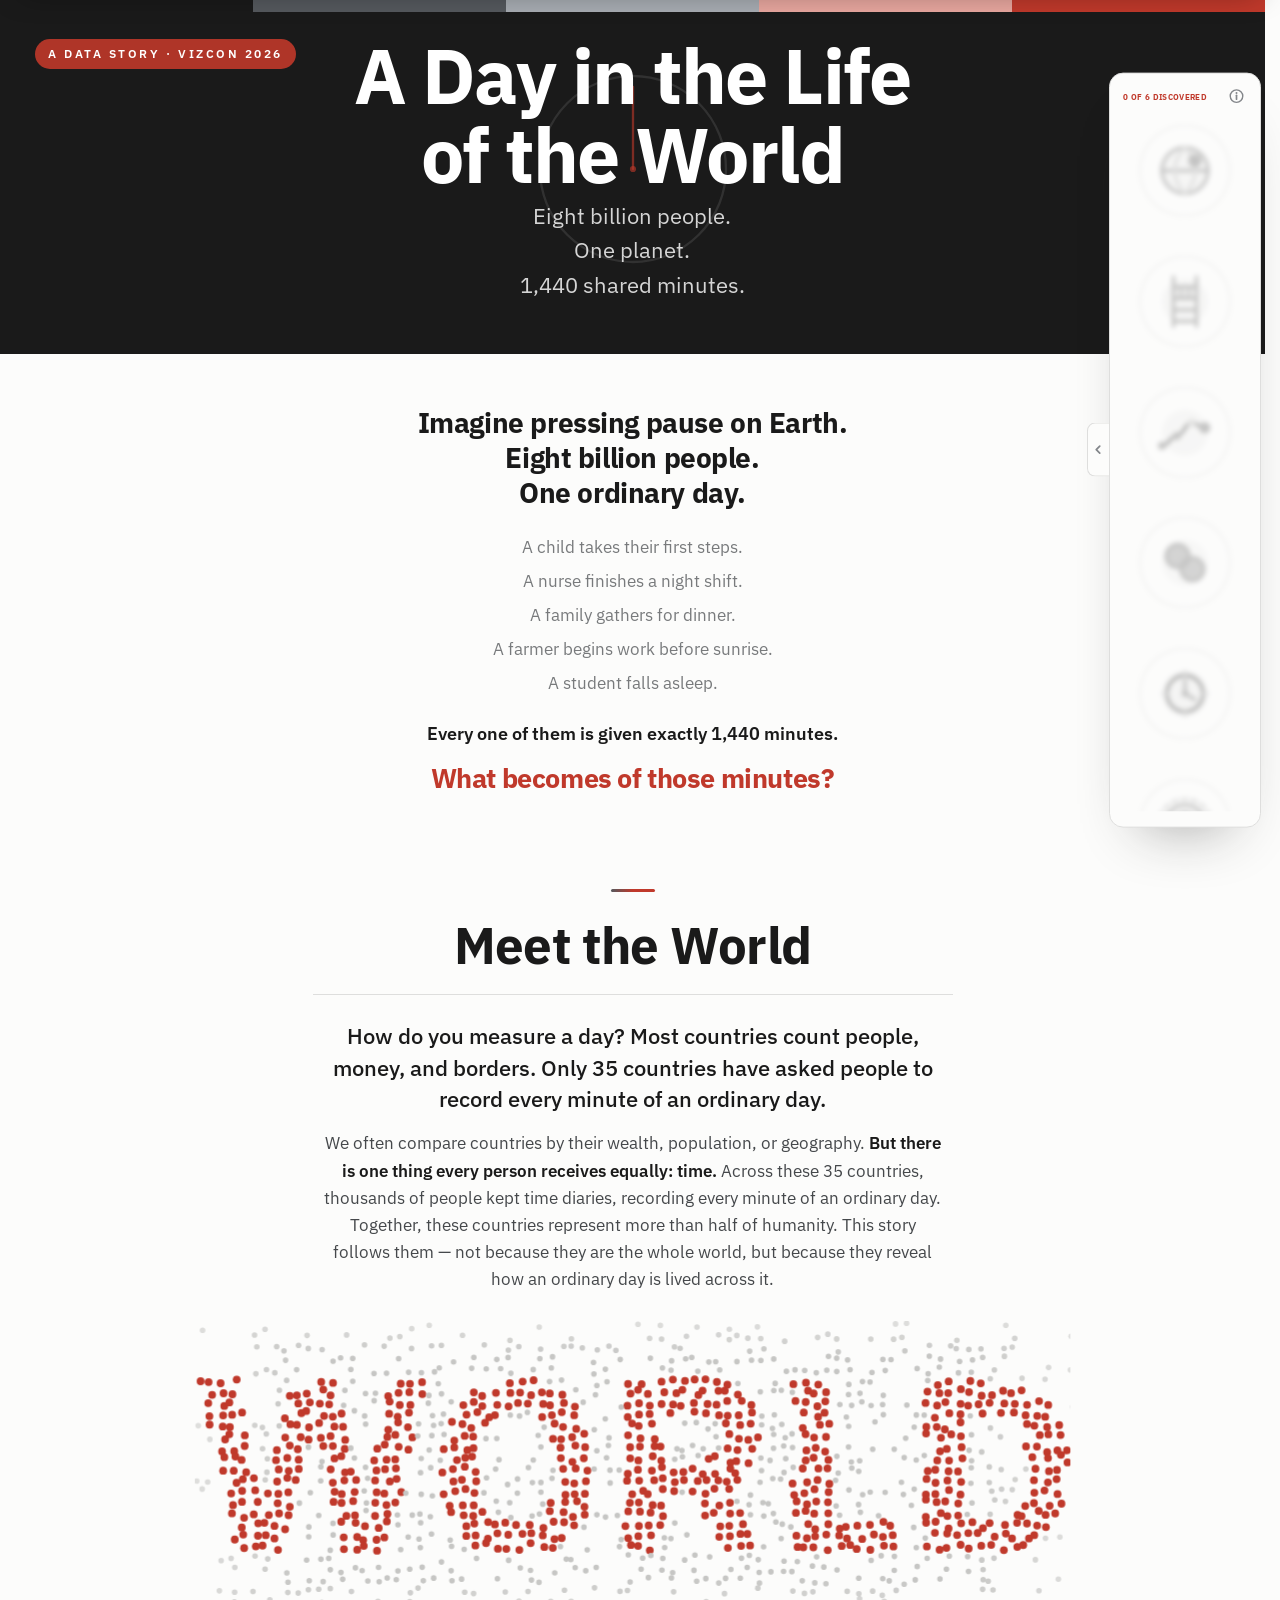
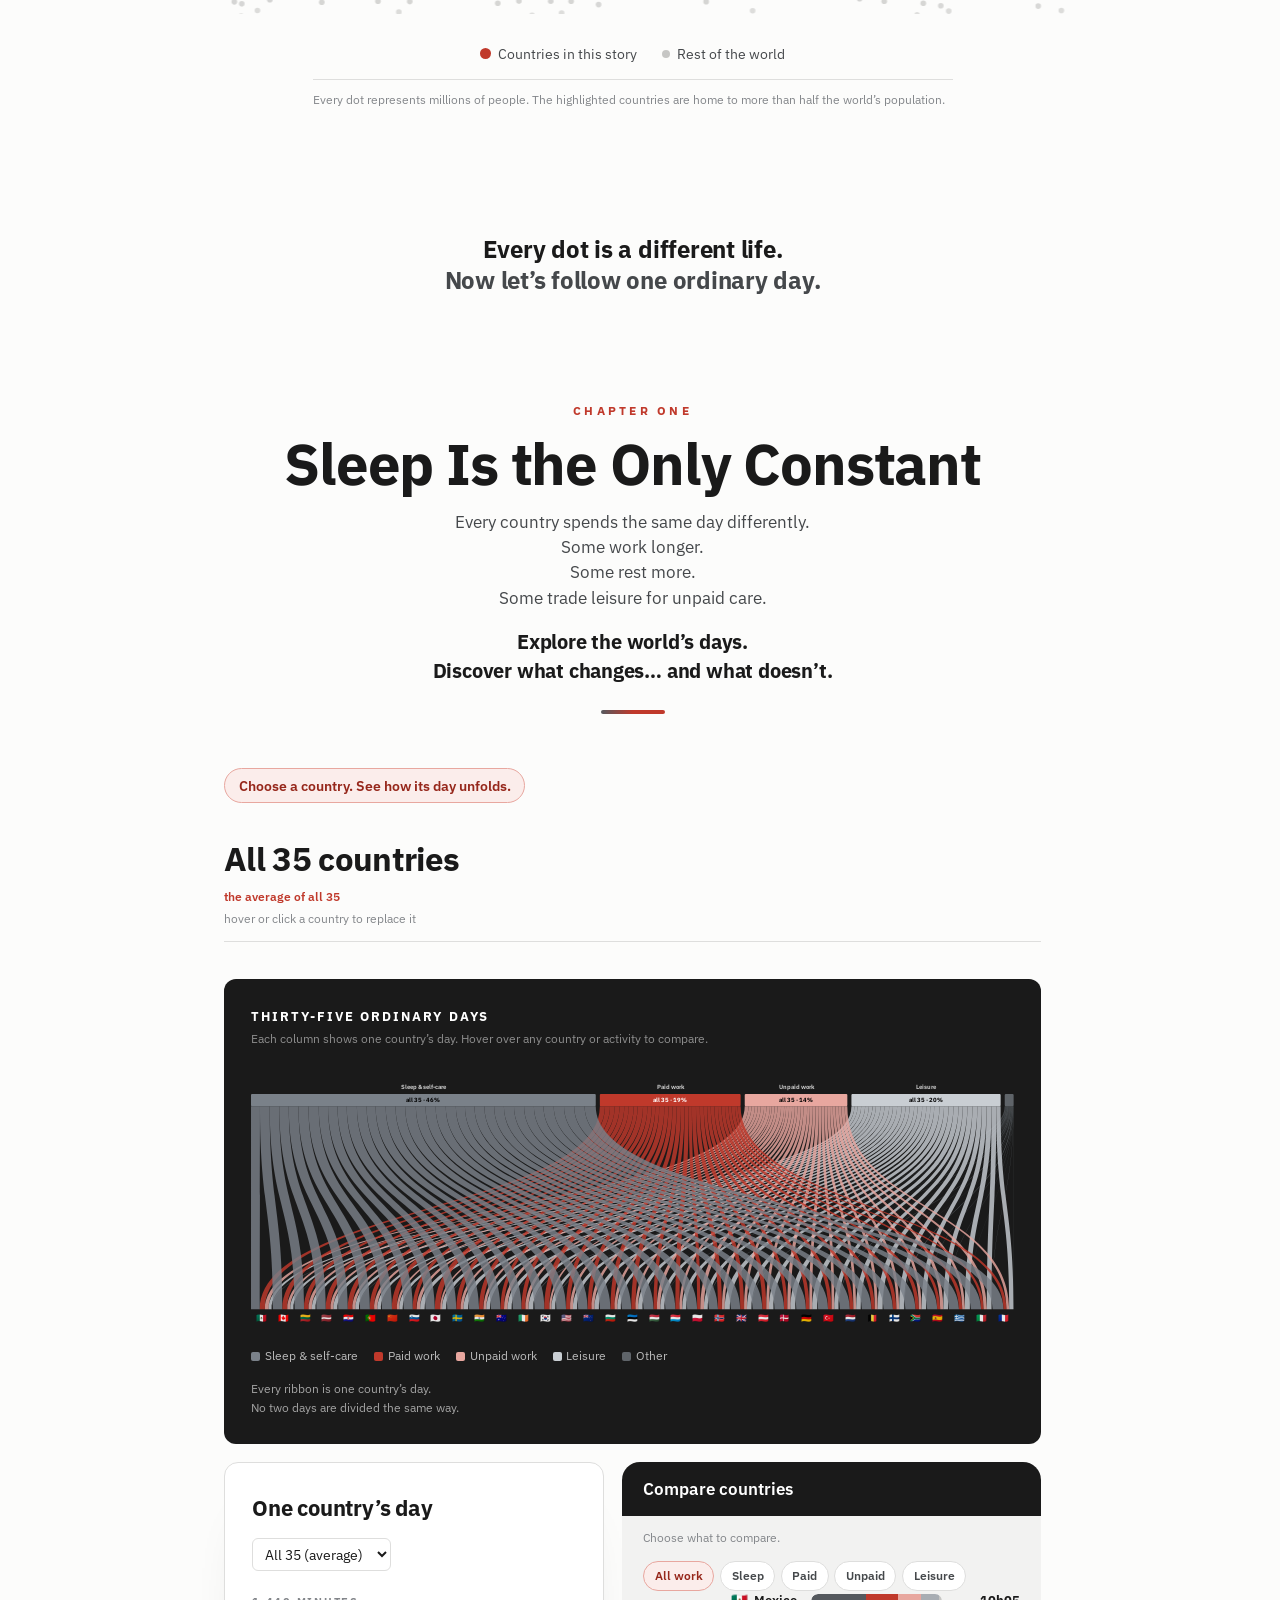
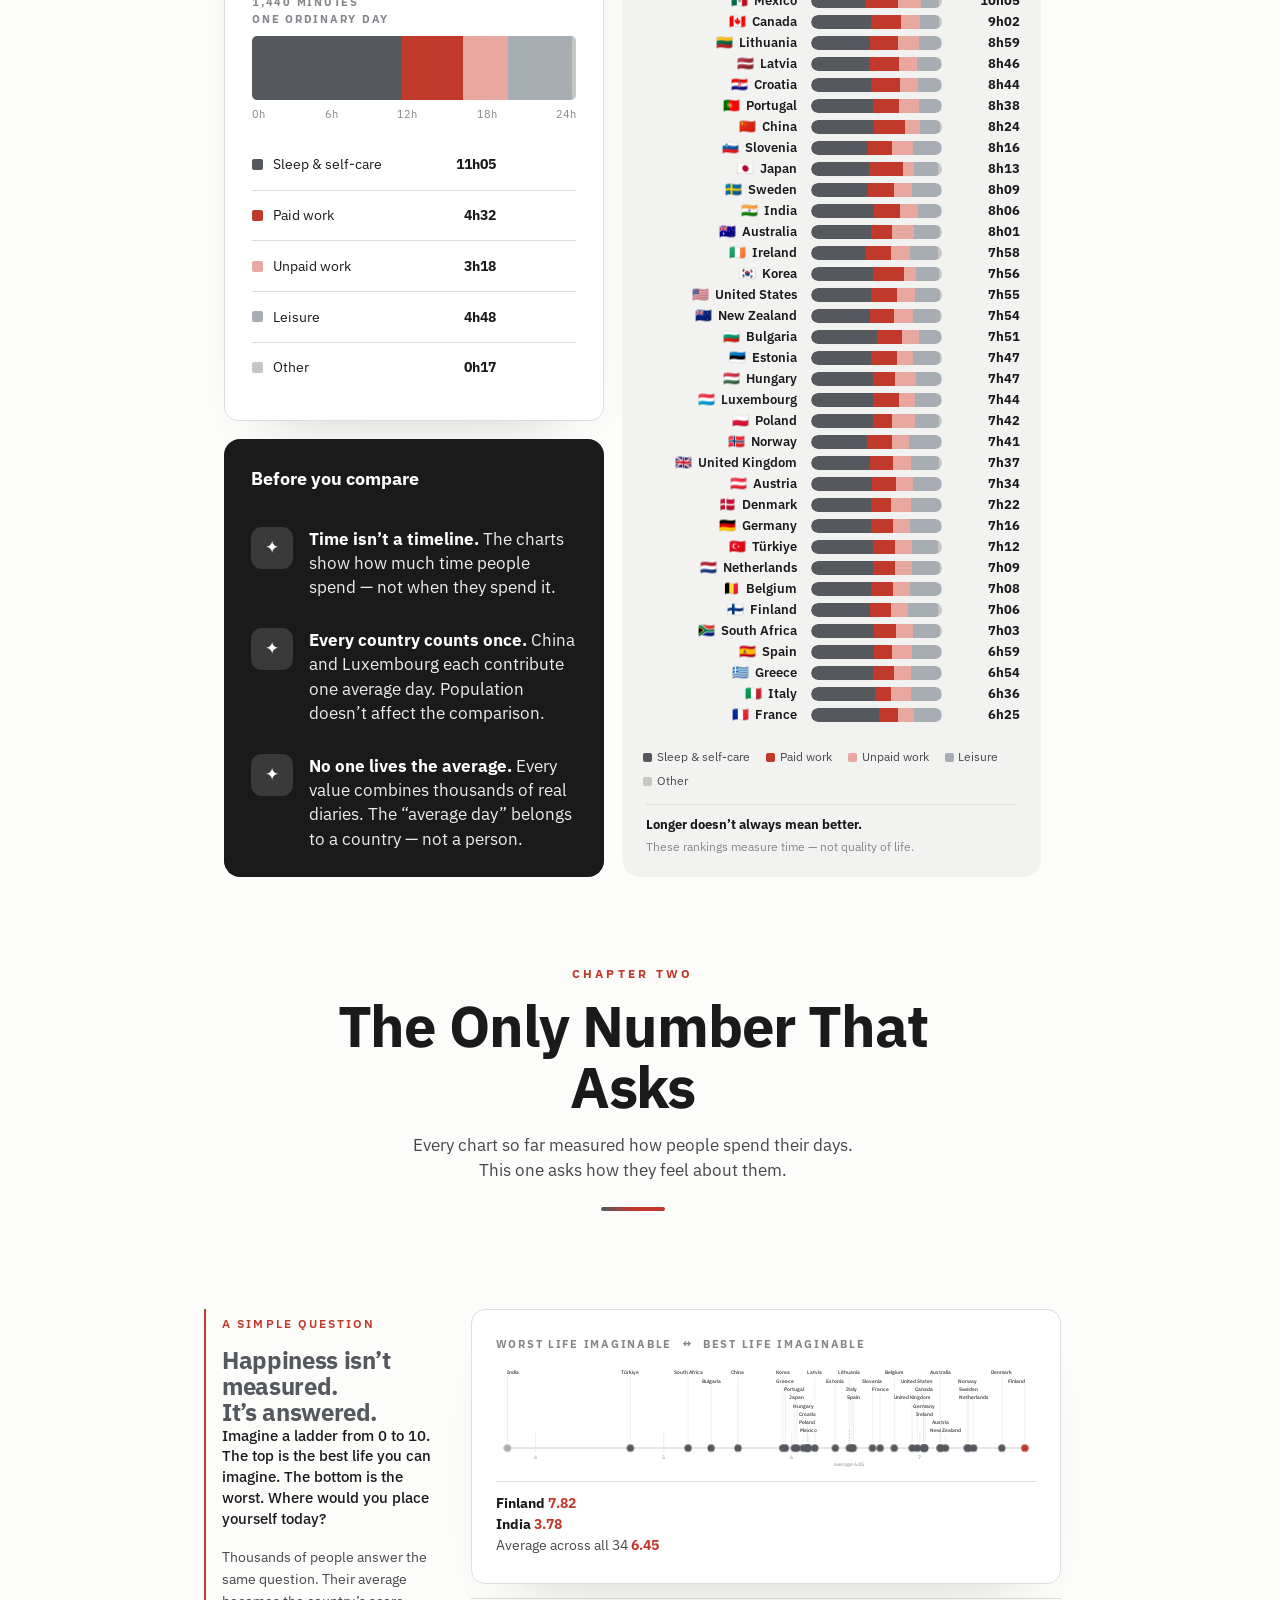
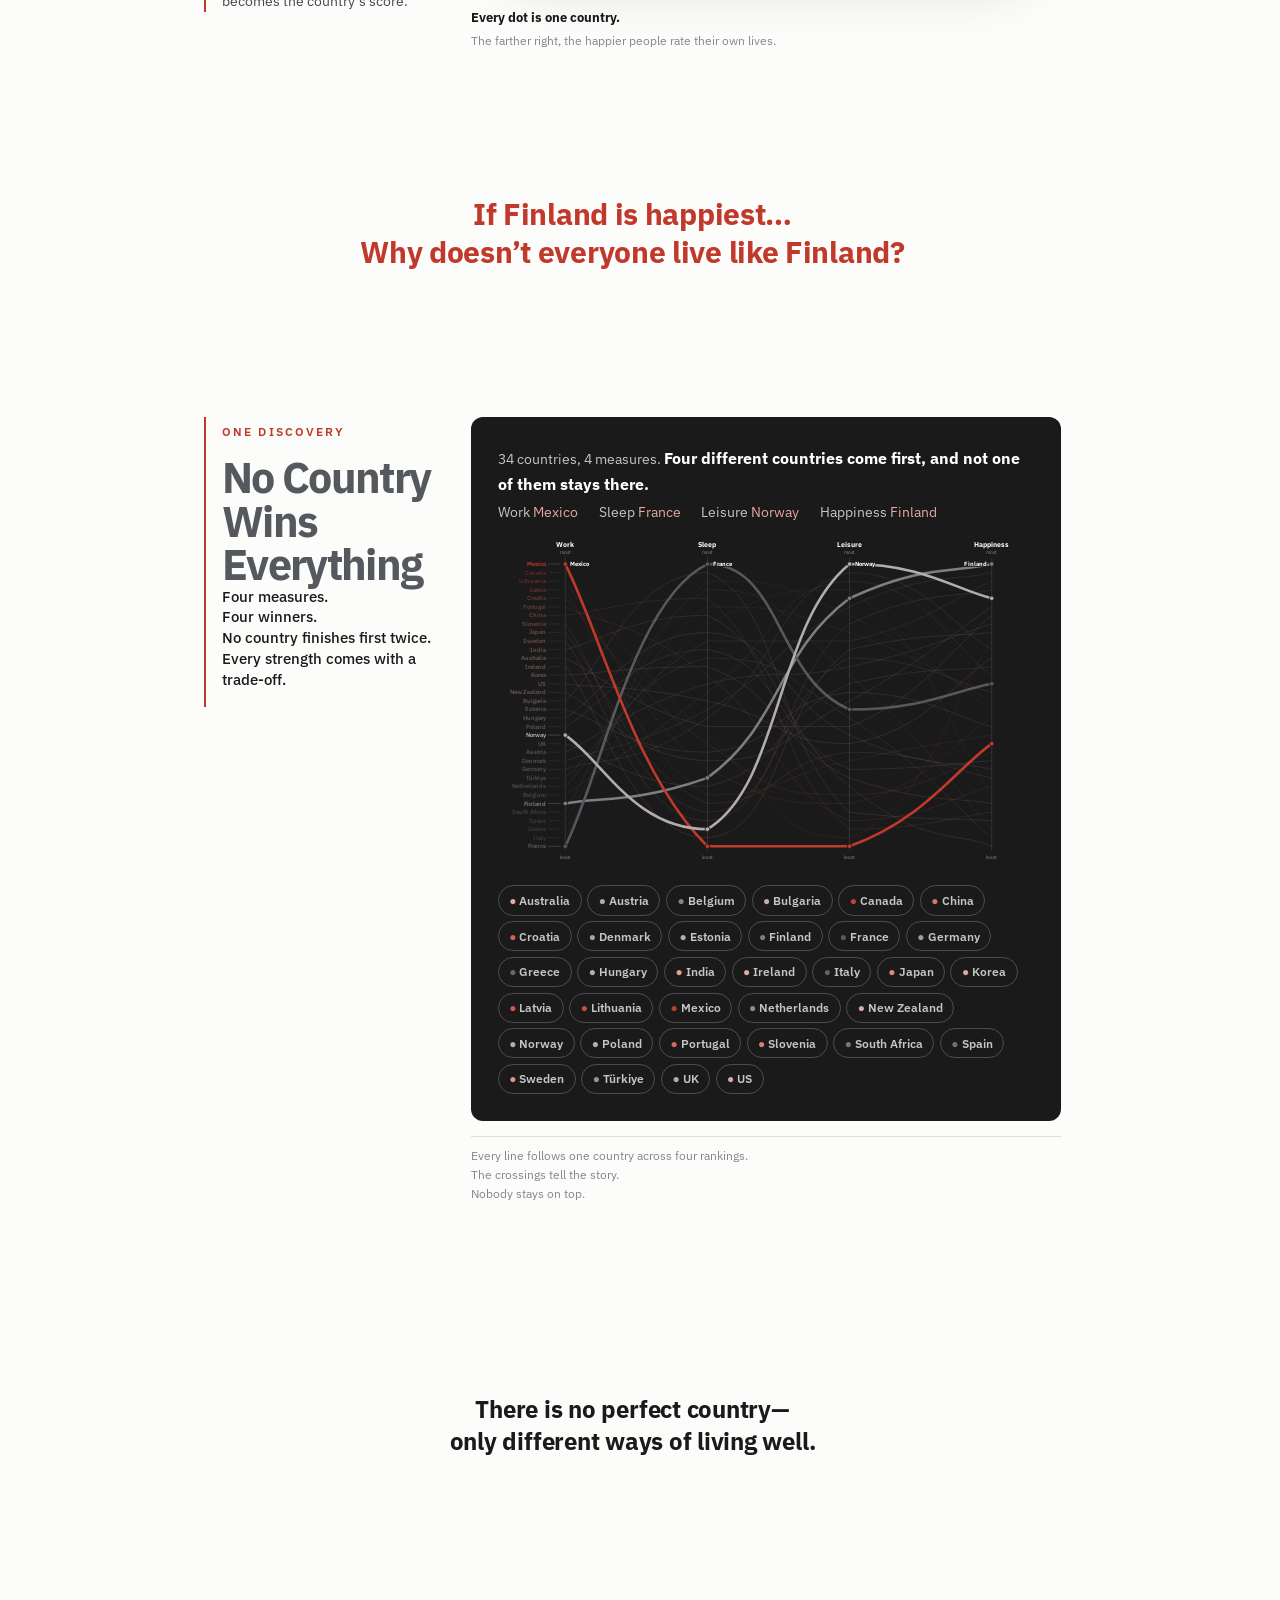
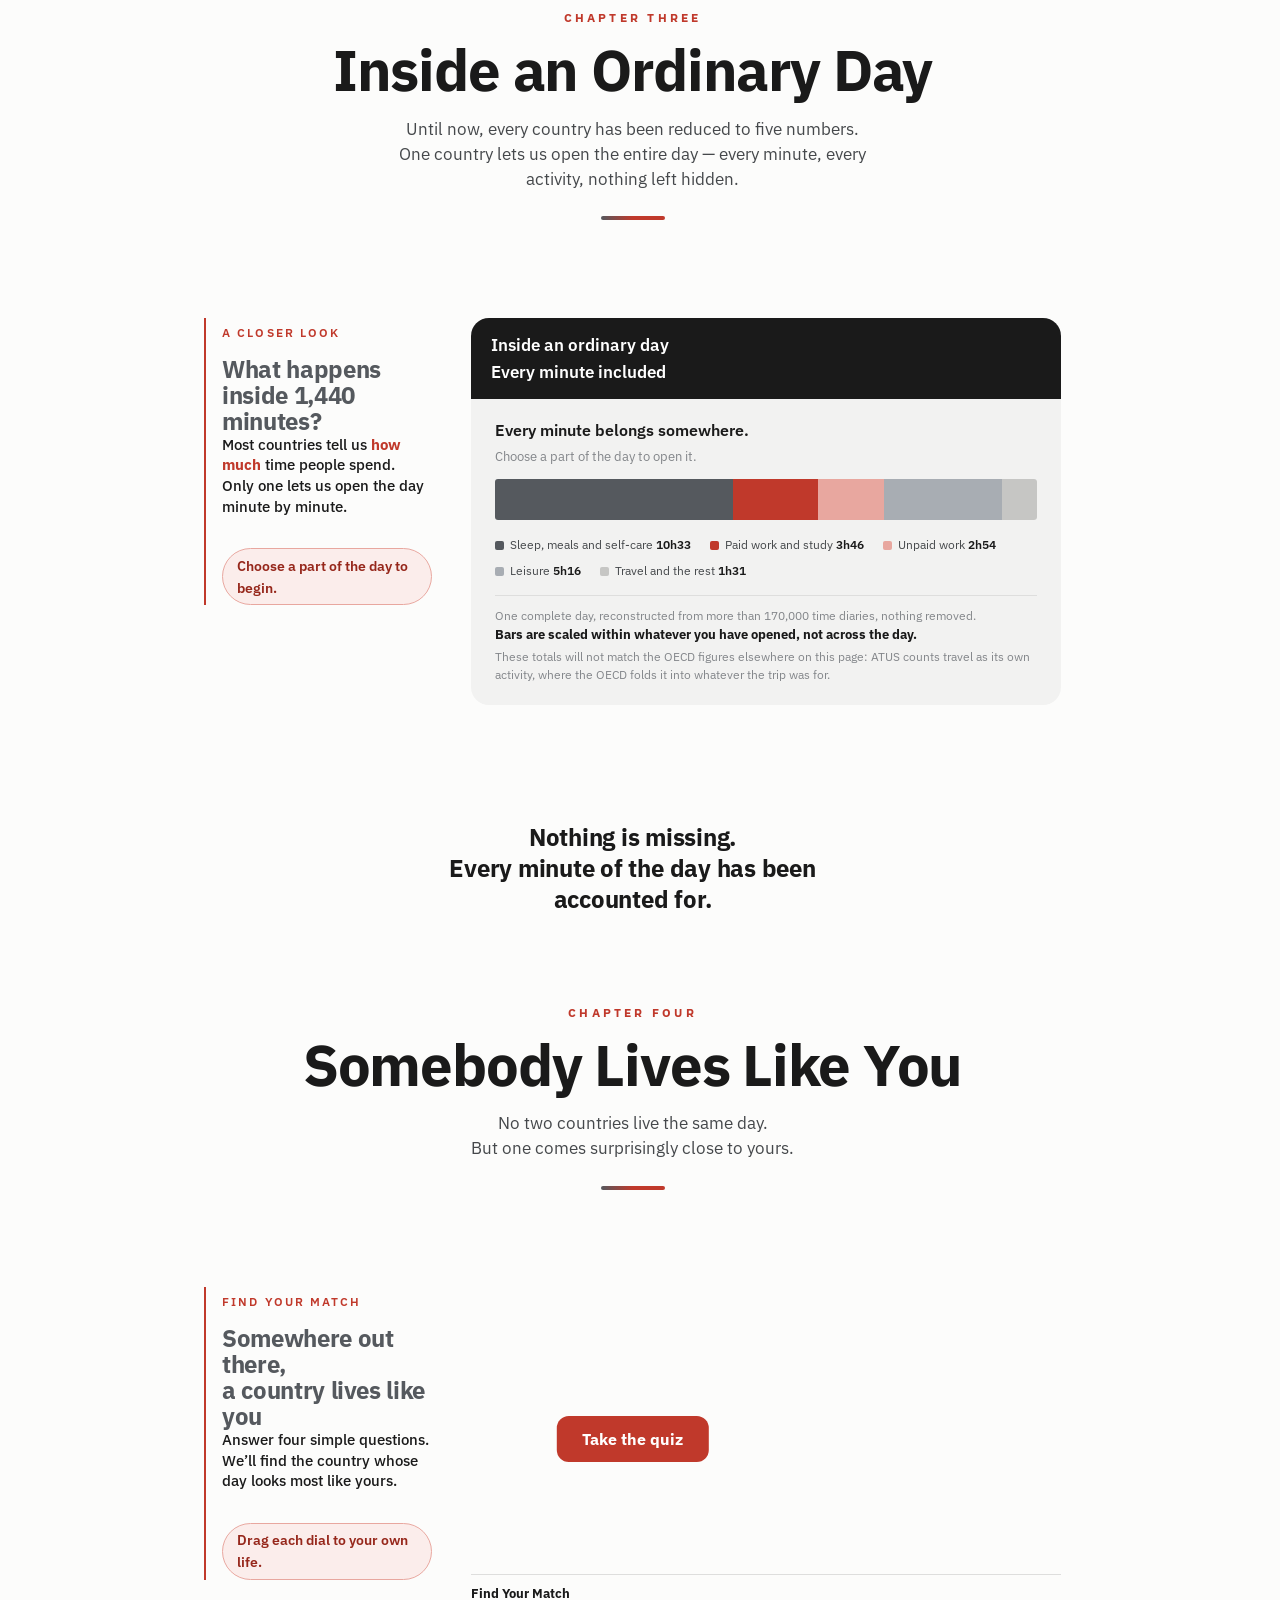
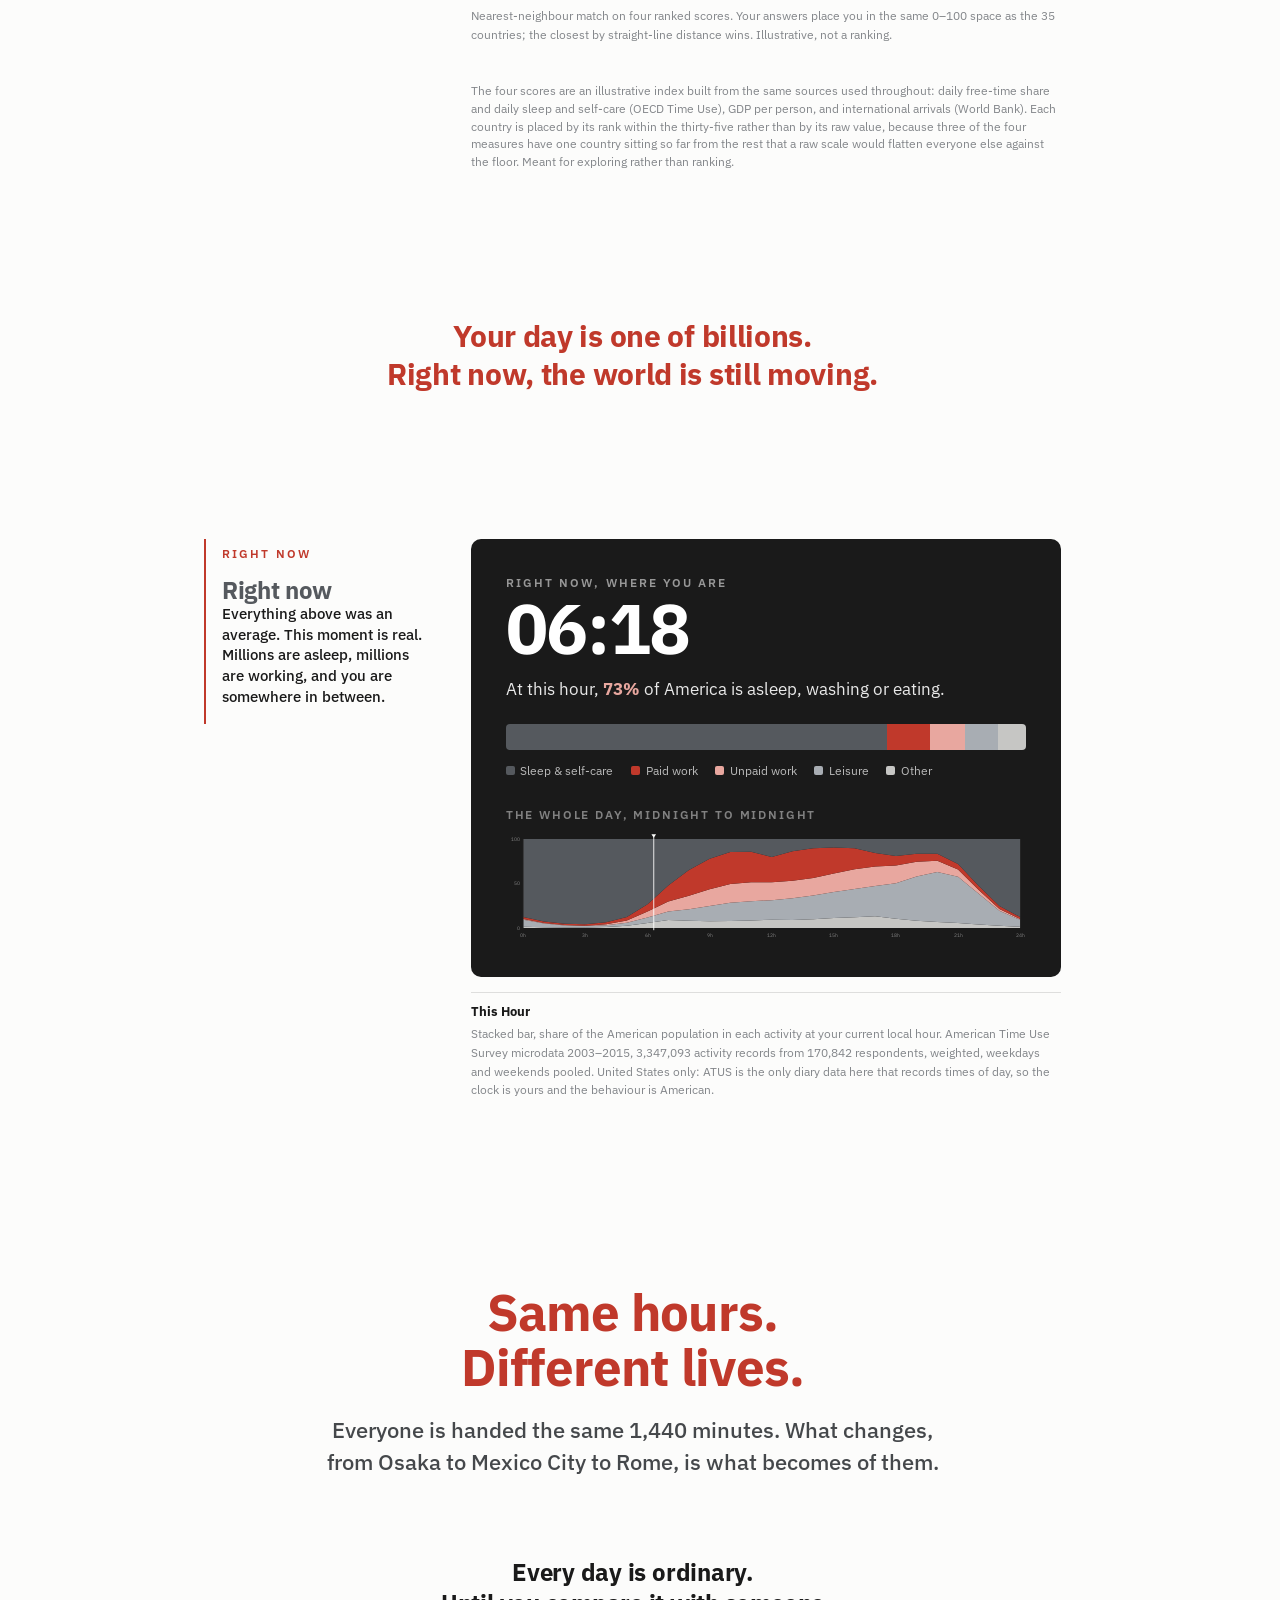
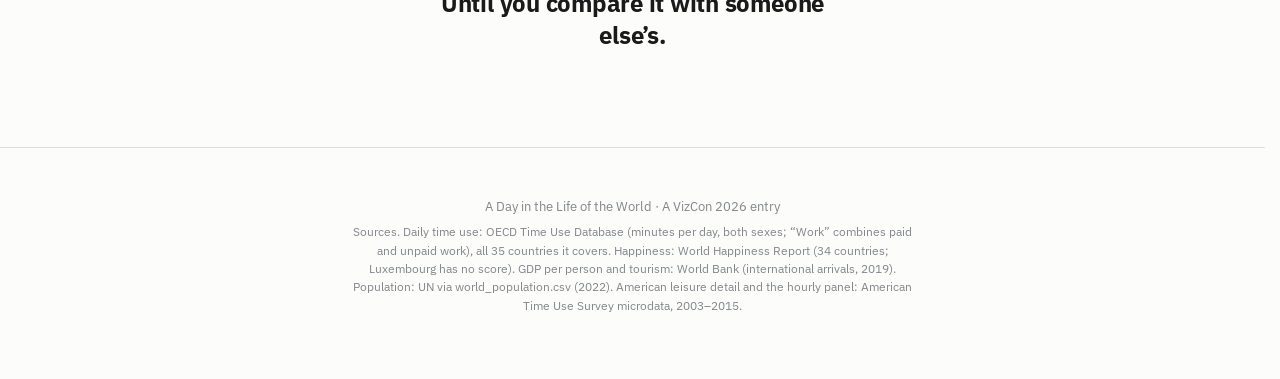
==== commit d7b346f0: "Put the Chapter Three beat and the quiz button on the page's axis TWO ELEMENTS, ONE CAUSE  "Nothing " ====
--- a/index.html
+++ b/index.html
@@ -523,9 +523,18 @@
                      page answering a question nobody had put yet. -->
                 <div class="callout" id="du-wow" aria-live="polite"></div>
 
-                <p class="beat">Nothing is missing.<br>Every minute of the day has been
-                    accounted for.</p>
-            </div>
+            </div>
+
+            <!-- Outside .viz, so it centres on the page rather than on the chart column.
+                 It used to be the last child of .viz, where it was centred within that
+                 column and therefore sat 133px right of every other beat on the page —
+                 the same words as "There is no perfect country", set to a different
+                 axis. It is the chapter speaking, not a note about the drill-down, so
+                 it takes the same full-width line the other beats do.
+                 .beat-span, not a bare sibling: .section.notes is a two-column grid, so
+                 a direct child would otherwise be dealt into the 228px sidebar. -->
+            <p class="beat beat-span">Nothing is missing.<br>Every minute of the day has been
+                accounted for.</p>
         </section>
 
         <!-- ═══ CHAPTER FOUR · YOUR CLOSEST MATCH ════════════ -->
--- a/css/style.css
+++ b/css/style.css
@@ -1856,8 +1856,15 @@
 /* ─── LIFESTYLE DNA: stepped quiz → twin ────────────────── */
 /* one card, one step at a time; each swap fades in */
 #dna { max-width: 680px; margin: 0 auto; text-align: left; }
-.dna-stage {
-    margin-top: 2rem;
+/* The fade belongs to a stage SWAP, not to the first paint. This element is built
+   during page load, four screens below the fold, so an unconditional animation here
+   played the quiz card's entrance at a reader who was still on the cover — they
+   arrived at a card that had already finished arriving.
+   Scoped to .in on the section, which the scroll-reveal observer adds when #sec-dna
+   is actually reached. Every later stage is created after that class is already
+   present, so answering a question still fades the next one in. */
+.dna-stage { margin-top: 2rem; }
+#sec-dna.in .dna-stage {
     animation: dna-reveal 0.4s cubic-bezier(0.22,1,0.36,1) both;
 }
 /* only the question carries the cream card surface; result brings its own dark one */
@@ -1869,9 +1876,45 @@
     display: flex; flex-direction: column; justify-content: center;
 }
 
-/* intro screen — no box, just the button */
-.dna-intro { text-align: center; padding: 1rem 0; }
-
+/* Intro screen — no box, but the same footprint as the question card that replaces it.
+   The button was correctly centred inside this element and still read as adrift,
+   because the element is the full 680px of the column and nothing else was in it: a
+   150px button floating in a wide band of empty paper, with the eye finding no axis to
+   put it on. Matching .dna-q's min-height and centring both ways gives it the card's
+   own optical centre, and stops the section jumping 240px taller the moment the quiz
+   starts.
+
+   min-height rather than height: a question card grows past 240px on a narrow column,
+   and the intro should not be the one thing here with a fixed box. */
+.dna-intro {
+    text-align: center;
+    min-height: 240px;
+    display: flex; flex-direction: column;
+    align-items: center; justify-content: center;
+}
+/* And centred on the PAGE, not on the chart column.
+   Above 900px this section is a two-column grid, so everything in .viz — including the
+   quiz — is centred 133px right of the page's axis. That is right for the question and
+   result cards, which fill the column and are read against the notes beside them. It is
+   wrong for a lone 150px button with nothing else in view: there is no column edge to
+   register it against, so it just reads as off-centre.
+
+   The offset is exactly half the sidebar plus the gap, both of which are known — 228px
+   and the grid's own clamp — so it can be corrected without measuring anything at run
+   time. It matched at every width tested from 950 to 1600 (133.2px at 1300 and up,
+   easing to 128.3px at 950 as the gap clamp closes).
+
+   Only the intro moves. translate rather than a margin so it shifts nothing else, and
+   only where the two columns exist — below 900px the grid is one column and the button
+   is already on the page's axis. */
+@media (min-width: 901px) {
+    .dna-intro {
+        transform: translateX(calc(-1 * (228px + clamp(1.2rem, 3vw, 2.4rem)) / 2));
+    }
+}
+
+/* Redundant now that .dna-intro centres its own children, but .dna-go is a flex item in
+   .dna-q too and this is what keeps it from stretching the width of that card. */
 .dna-start { align-self: center !important; }
 
 /* step counter + progress */
@@ -2075,6 +2118,15 @@
 
 /* ── the two-column block ──────────────────────────────────────────────────── */
 .gl-grid { display: grid; gap: 18px; }
+/* .day-card's base rule carries margin: 2.4rem 0 1.4rem, written for a card sitting
+   alone in a section's flow. In here the grid's own 18px gap already spaces the
+   cells, so that margin was pure surplus — and worse, asymmetric: the .dc-card in
+   the column beside it has no margin of its own, so "Compare countries" started
+   38.4px lower than "One country's day" and the two columns visibly failed to line
+   up. Zeroed, the card fills its cell and both column tops meet.
+   Scoped to a direct child of the grid, so the .day-card in #sec-ranks and the rest
+   keep the spacing they were written with. */
+.gl-grid > * > .day-card { margin: 0; }
 @media (min-width: 1000px) {
     .gl-grid { grid-template-columns: 1fr 1.1fr; }
     .gl-full { grid-column: 1 / -1; }
@@ -2390,6 +2442,16 @@
        line at every width — an authored break plus an unwanted one. */
     max-width: 42ch;
 }
+/* A beat that is a direct child of a .notes grid rather than of main. It spans both
+   columns and centres on the section, so it lands on the same axis as every beat that
+   sits between sections. Without the span it would be dealt into the 228px sidebar. */
+.section.notes > .beat-span {
+    grid-column: 1 / -1;
+    /* .beat's `margin: … auto` centres it in the grid AREA; the area is the full width
+       once spanned, so auto is doing the work and only the top margin is restated —
+       the section's own bottom padding carries the space below. */
+    margin-bottom: 0;
+}
 /* The second line of a two-line beat, when the first states a fact and the second
    hands the reader on. --ink-soft rather than --ink-deep: one step off black, enough
    that the pair reads as statement-then-invitation instead of one headline in two
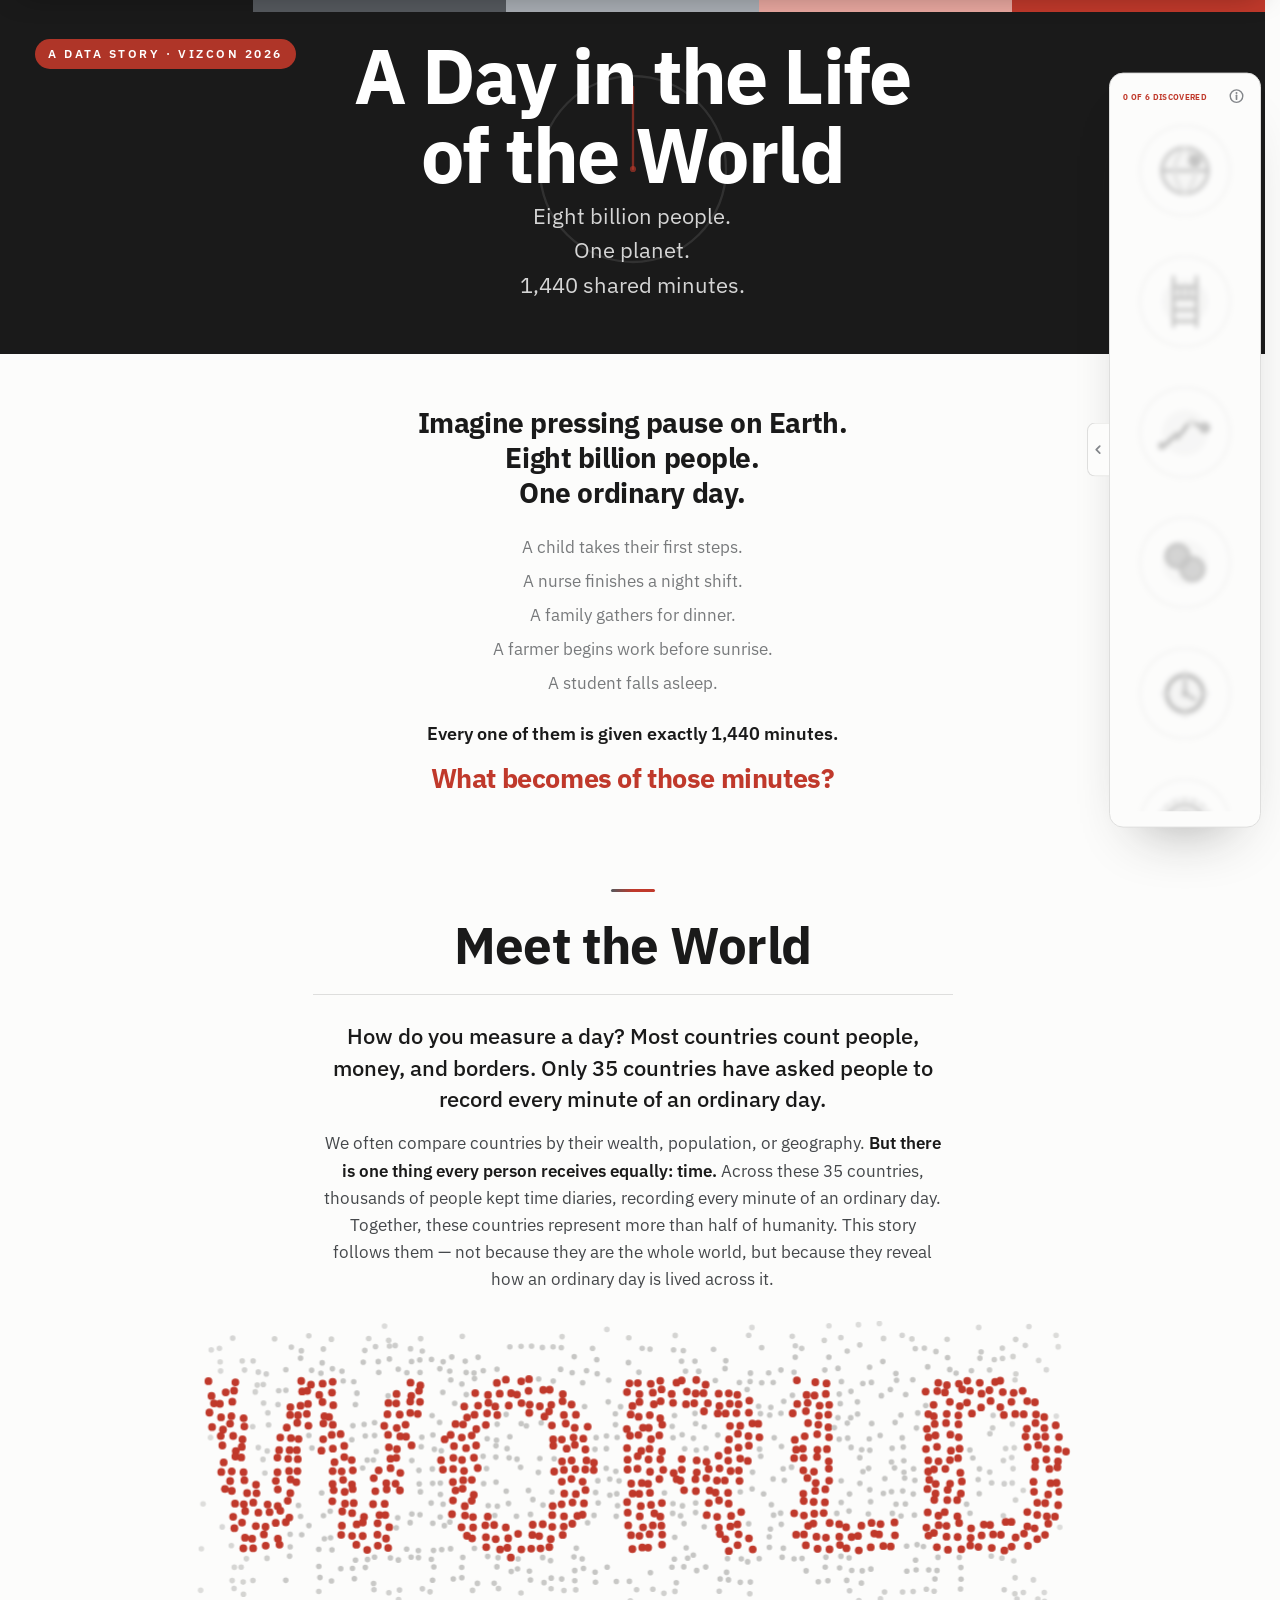
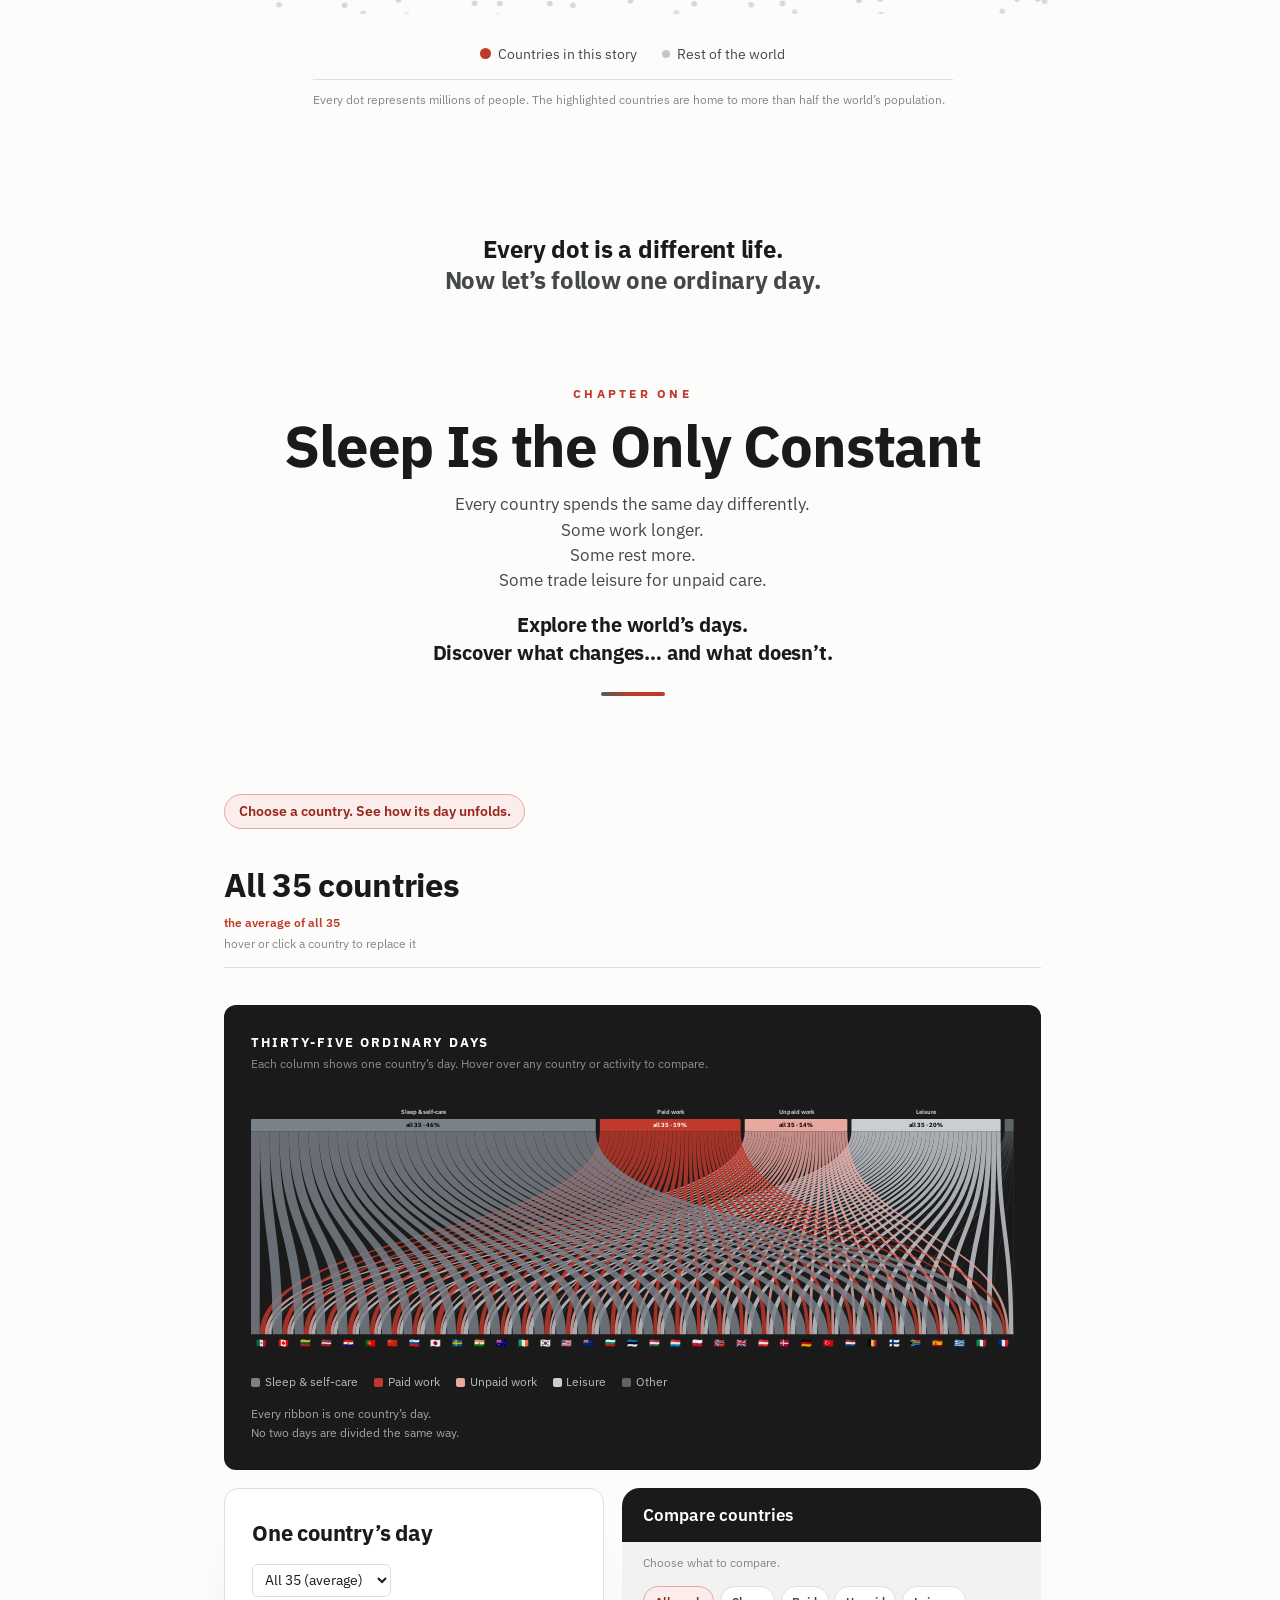
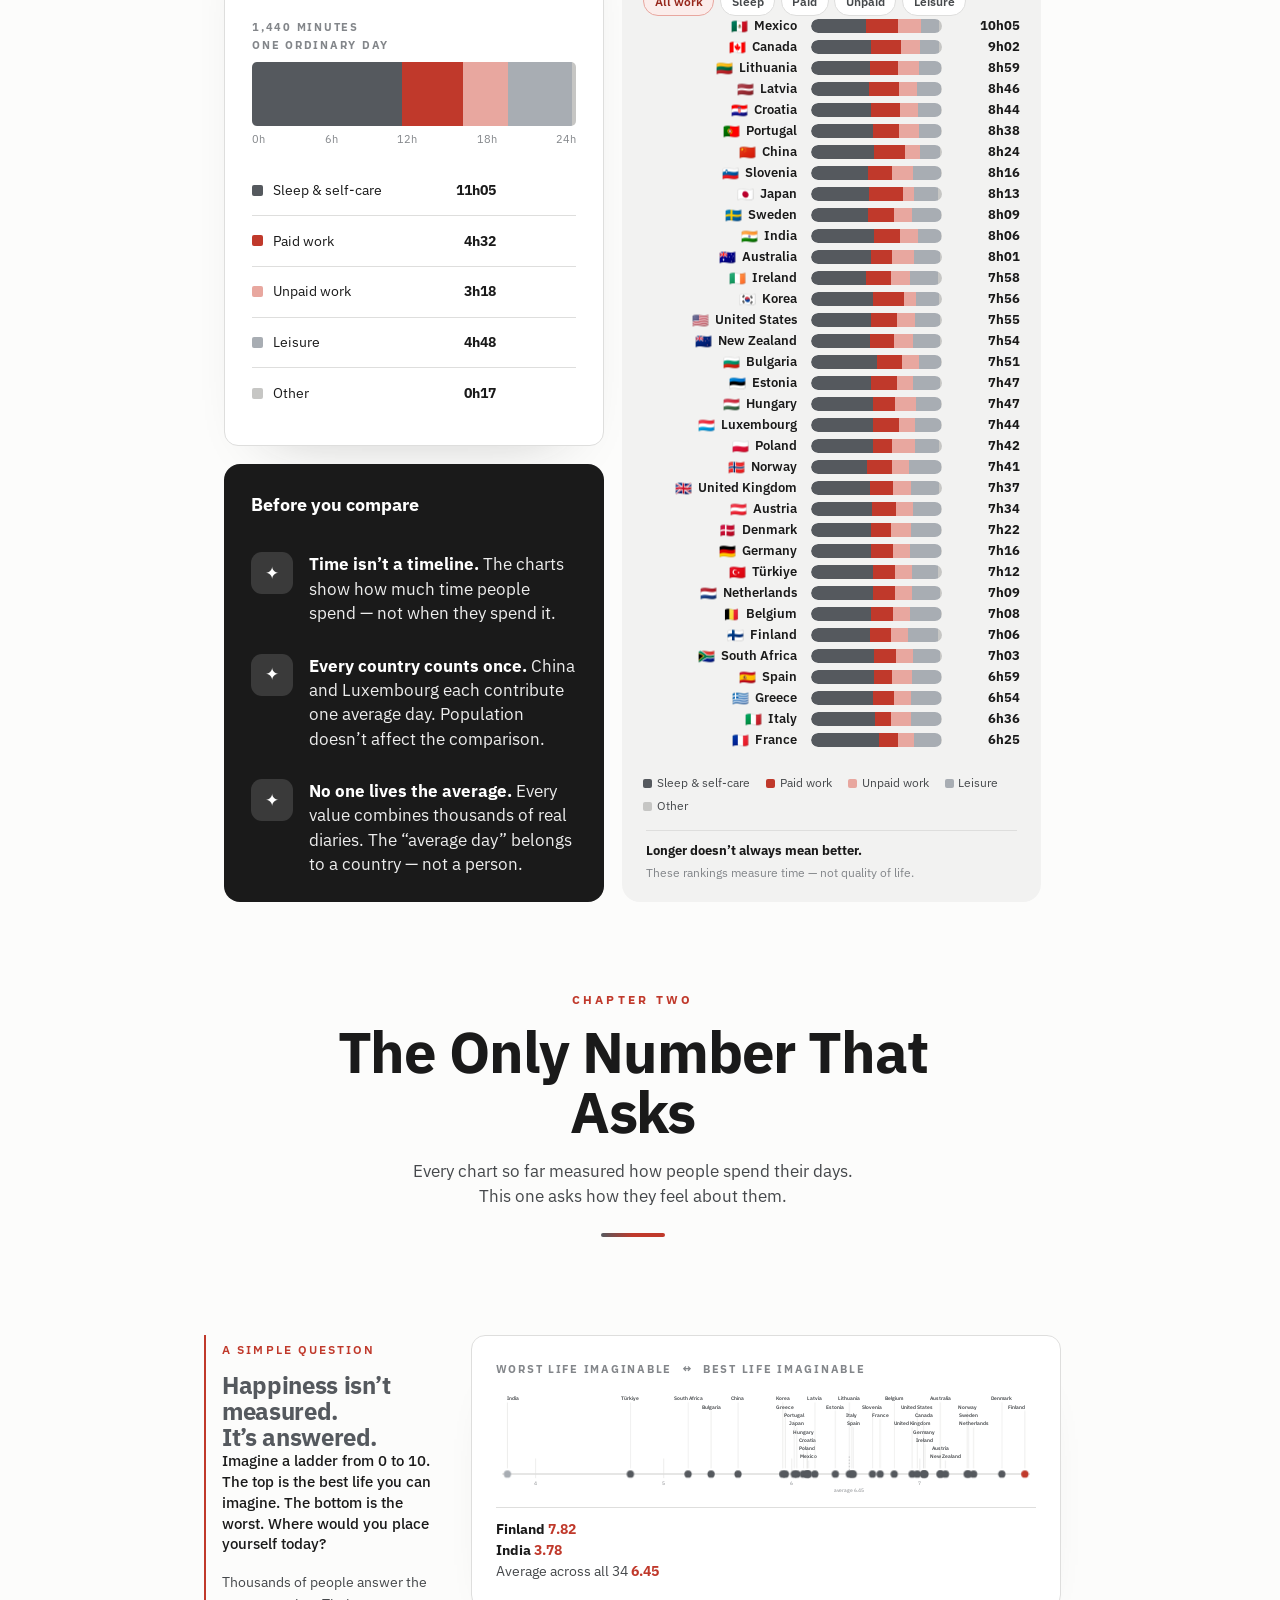
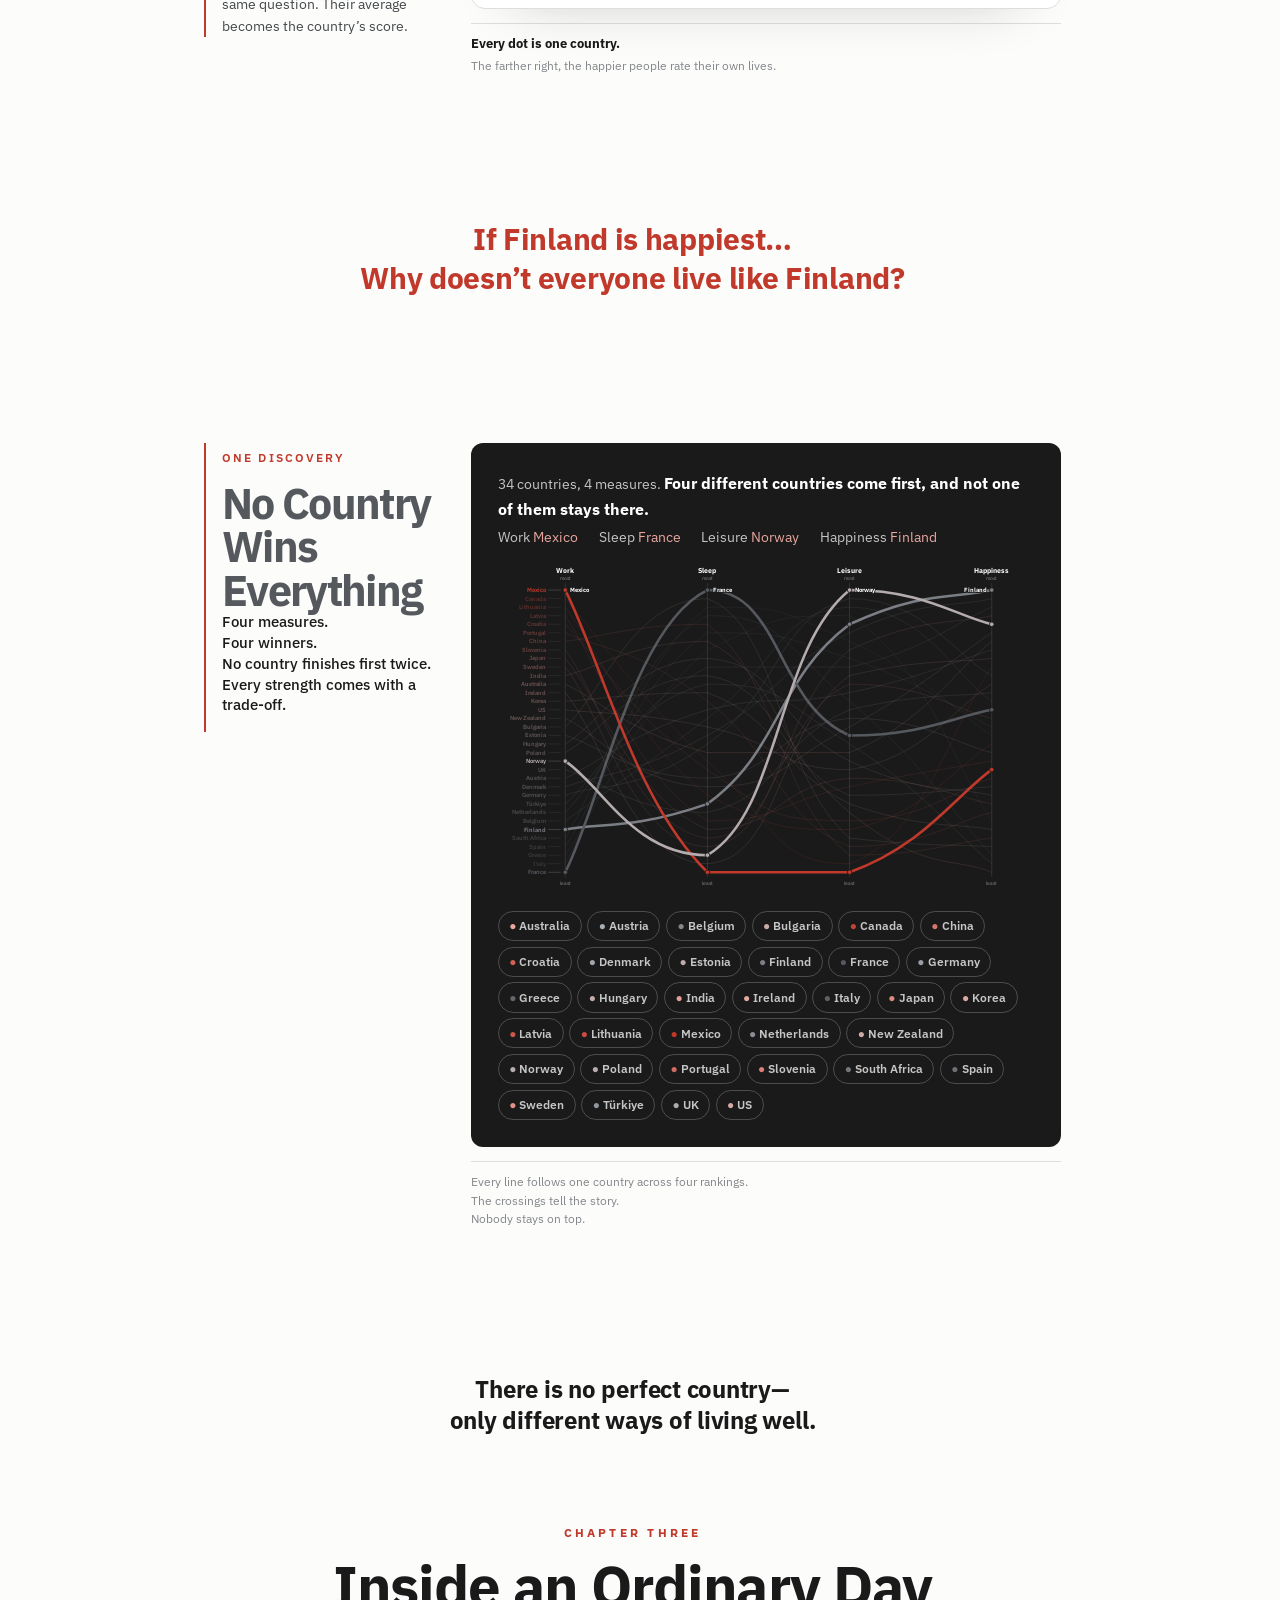
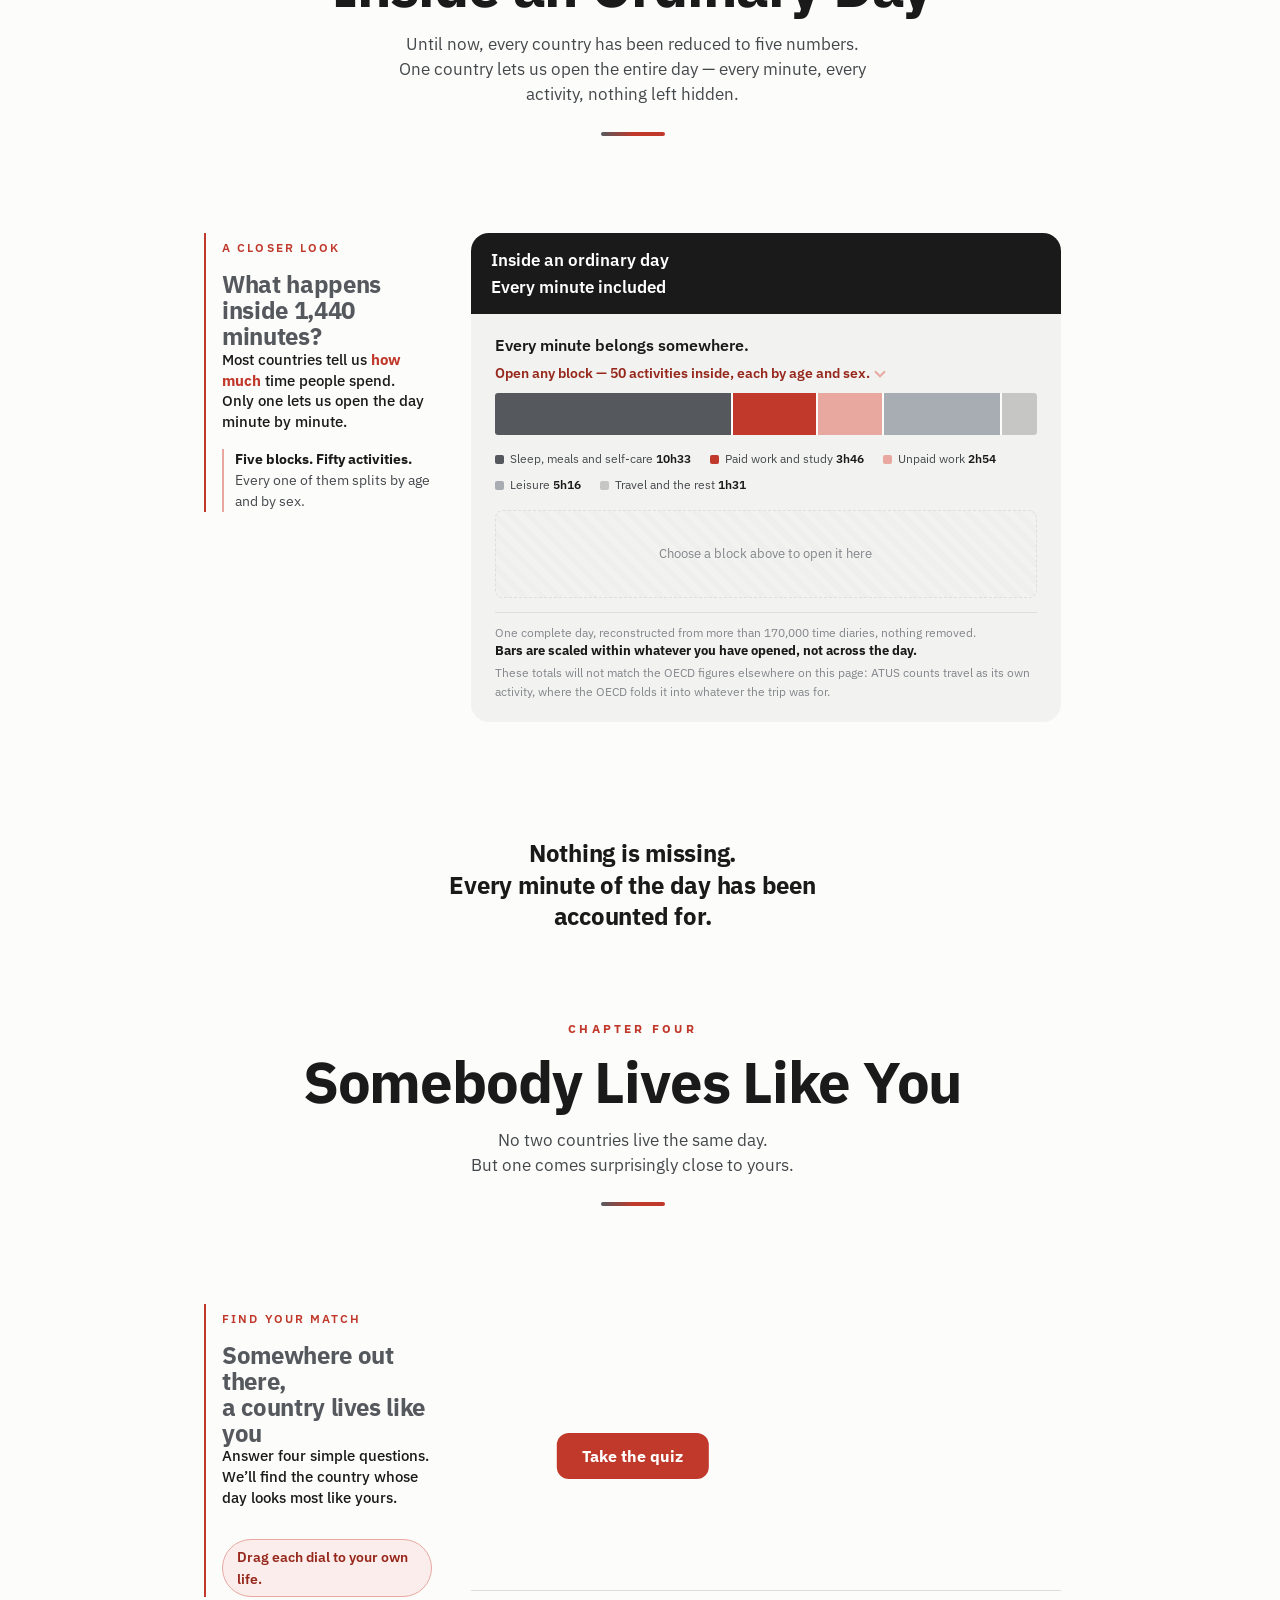
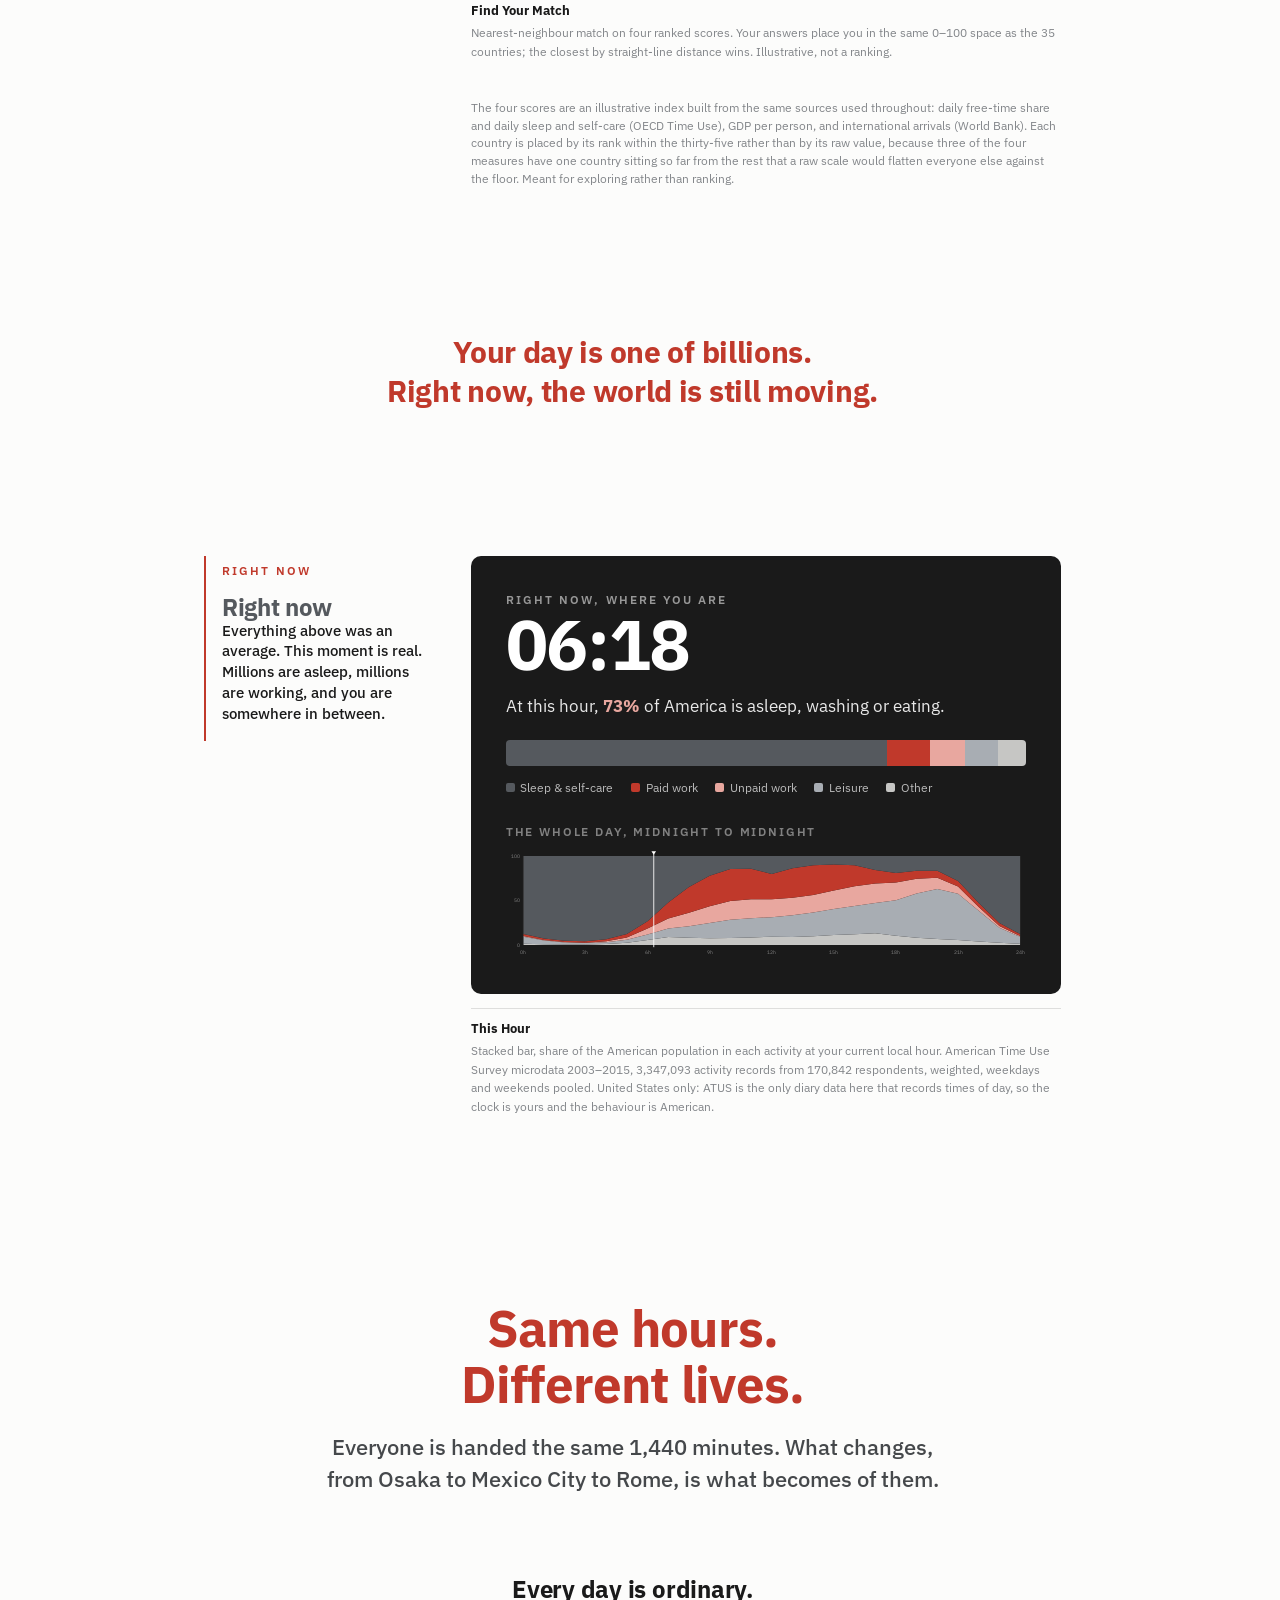
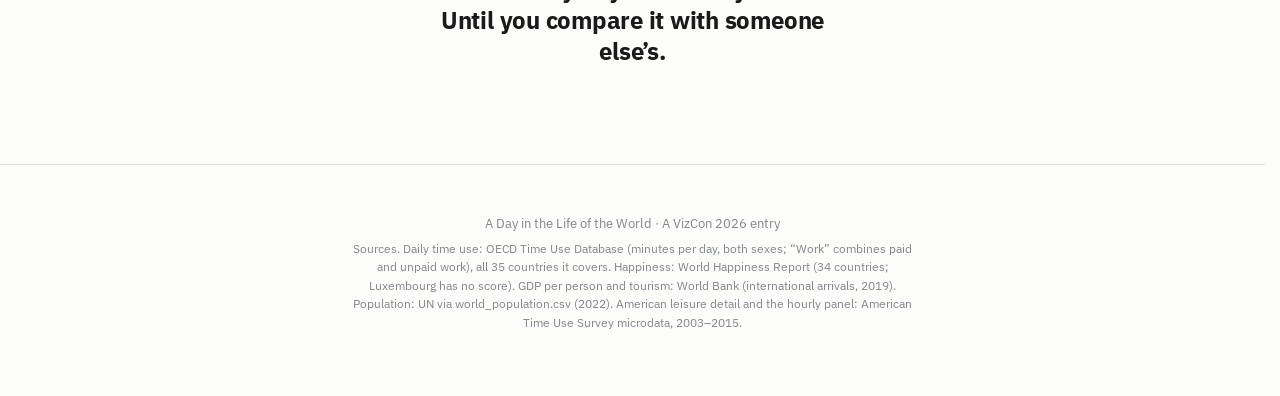
==== commit b9e8cdcb: "Make the Chapter Three drill-down look like something you can open Readers were scrolling past "Insi" ====
--- a/index.html
+++ b/index.html
@@ -467,7 +467,16 @@
                 <hr class="rule">
                 <p class="lead">Most countries tell us <strong>how much</strong> time people
                     spend.<br>Only one lets us open the day minute by minute.</p>
-                <div><span class="howto">Choose a part of the day to begin.</span></div>
+                <!-- The .howto pill that stood here said "Choose a part of the day to
+                     begin", which is what #du-ask says directly above the bar — the
+                     same instruction twice, and the copy in this column sat about
+                     700px from the thing it referred to, pointing at nothing. The pill
+                     earns its place in Chapter One and Four, where the control it
+                     describes has no room for a line of its own. Here the bar does, so
+                     the instruction lives with the bar and the sidebar keeps the
+                     argument. -->
+                <p class="dd-what">Five blocks. Fifty activities.<br>
+                    <span>Every one of them splits by age and by sex.</span></p>
             </div>
 
             <div class="viz">
--- a/css/style.css
+++ b/css/style.css
@@ -71,6 +71,24 @@
     /* gutter reserved for the collection rail; 0 until the rail actually exists,
        so the narrow layout is untouched. Set once, in the rail's media query. */
     --rail: 0px;
+    /* THE CHAPTER SEAM. Four chapter marks, and the reader should not be able to
+       tell them apart by feel: closing statement → eyebrow → title → blurb →
+       divider → first visualisation, the same distance every time.
+
+       The mark's own interior was already uniform (44px above the eyebrow, 12.8
+       to the title, 16 to the blurb, 24 to the divider, 8 below it). What was not
+       is the two joints, because each was left to whatever happened to sit on the
+       other side of it — a section contributed 40px, a plain beat 56, a .close
+       beat 104, and #sec-glance answered the divider with 32 where its three
+       siblings answered with 96. Measured ink to ink at 1400px, the approach ran
+       90 / 90 / 106 / 154 and the departure 54 / 104 / 104 / 104.
+
+       So the seam owns both numbers now instead of inheriting them. --seam-in is
+       the old section value, which two of the four seams already used; --seam-out
+       is .section's own top padding, which three of the four already used. Both
+       keep their clamps, so the seam still closes on a phone. */
+    --seam-in:  clamp(1.5rem, 3vw, 2.5rem);
+    --seam-out: clamp(3.5rem, 7vw, 6rem);
     --font: 'IBM Plex Sans', -apple-system, sans-serif;
 }
 
@@ -254,8 +272,11 @@
    unsupported the seam simply keeps the old, roomier spacing. */
 .section:has(+ .chapter-mark),
 .badges:has(+ .chapter-mark) {
-    padding-bottom: clamp(1.5rem, 3vw, 2.5rem);
-}
+    padding-bottom: var(--seam-in);
+}
+/* The beat half of this seam is NOT here — it is with the beat variants near the end
+   of the file, because .beat.close would otherwise outrank it on both specificity and
+   source order. Search --seam-in. */
 .chapter-eyebrow {
     display: inline-block;
     font-size: 0.72rem; font-weight: 700;
@@ -300,7 +321,11 @@
 .section {
     max-width: 1200px;
     margin: 0 auto;
-    padding: clamp(3.5rem, 7vw, 6rem) clamp(1.5rem, 4vw, 3rem);
+    /* --seam-out, not a repeat of its clamp: a section's top padding IS the far side
+       of a chapter seam whenever a chapter mark precedes it, which is true of four of
+       them. Same number as before; now it is one number with a name, so trimming a
+       chapter's opening distance is a single edit rather than four. */
+    padding: var(--seam-out) clamp(1.5rem, 4vw, 3rem);
 }
 
 /* centered editorial sections (opener, quiz, closing) */
@@ -424,6 +449,14 @@
 @media (max-width: 900px) {
     .section.notes .viz > :first-child { margin-top: 2.2rem; }
 }
+/* The same reset one level up, for a section whose first child is not in a column.
+   A .howto pill carries a 14.4px top margin because it normally follows a paragraph;
+   in #sec-glance it IS the first thing in the section, so that margin stacked on top
+   of the section's own padding and Chapter One opened 14px lower than the three
+   chapters that open with a .sec-num. Nothing else in the page relies on a first
+   child's top margin — the .viz rule above has been zeroing exactly this for the
+   notes columns all along; this only extends it to the sections themselves. */
+.section > :first-child { margin-top: 0; }
 
 
 .sec-num {
@@ -901,28 +934,76 @@
 .lu-head {
     margin: 1.1rem 0 0.2rem; font-size: 1.02rem; font-weight: 600; color: var(--ink);
 }
+/* The one instruction attached to the bar, so it carries the weight of one. It was
+   --ink-faint at 0.84rem — the palest ink in the file at nearly the smallest size,
+   directly under a bold heading, which is how a reader scrolled past a section with
+   fifty openable activities in it. Now accent and 0.9rem, with the arrow below
+   pointing at the thing it means. Still one short line; it just isn't whispering. */
 .lu-ask {
-    margin: 0 0 0.7rem; font-size: 0.84rem; color: var(--ink-faint);
+    margin: 0 0 0.55rem; font-size: 0.9rem; font-weight: 600;
+    color: var(--accent-deep);
+}
+/* The cue between the instruction and the bar. A small caret, because the sentence
+   says "open" and the reader needs to know what to open — the words and the target
+   were previously 40px apart with nothing tying them together.
+
+   inline-block after the text rather than its own block: as a block it took the full
+   column width and its 8px box landed at the far left, pointing at the bar's edge
+   instead of at the sentence it belongs to. As an inline it trails the last word,
+   which is what a caret after a sentence should do. */
+.lu-ask::after {
+    content: ''; display: inline-block;
+    width: 6px; height: 6px; margin-left: 0.4rem; vertical-align: 2px;
+    border-right: 2px solid var(--accent-pale);
+    border-bottom: 2px solid var(--accent-pale);
+    transform: rotate(45deg);
 }
 
 /* level 1 · the whole day, every block a button */
 .lu-day {
-    display: flex; height: 2.6rem; border-radius: 3px; overflow: hidden;
+    display: flex; height: 2.6rem; border-radius: 3px;
     background: var(--track); margin: 0.2rem 0 0.9rem;
-}
+    /* No overflow:hidden. The segments now carry their own outer ring on hover and
+       when open, and clipping the bar would shave the outer edge off the first and
+       last of them. Each segment rounds its own corners instead — see .lu-seg. */
+}
+/* A row of five buttons that has to keep reading as one stacked bar. The seam between
+   them is the affordance: at rest this was a single flat band of colour with nothing
+   to say it could be pressed except cursor:pointer and a hover brightness, neither of
+   which a scrolling reader ever sees and neither of which exists on touch. So the
+   divisions are now drawn — a paper-coloured hairline between segments, and a slight
+   lift on the whole set — which reads as five tiles rather than one image. */
 .lu-seg {
     display: block; height: 100%; padding: 0; border: 0;
     font: inherit; cursor: pointer; position: relative;
     /* The segment is the colour, so there is nothing to see but the width. A border
        would eat into a 6%-wide block, hence an inset shadow for the open one. */
-    transition: box-shadow 0.2s ease, filter 0.2s ease;
-}
-.lu-seg:hover { filter: brightness(1.08); }
+    transition: box-shadow 0.2s ease, filter 0.2s ease, transform 0.2s ease;
+    /* box-shadow, not a margin or a border: both of those would come out of the
+       segment's width, and width here IS the data. A 2px paper-coloured spacer on the
+       right of each, drawn over the neighbour rather than displacing it. */
+    box-shadow: inset -2px 0 0 var(--paper);
+}
+.lu-seg:first-child { border-radius: 3px 0 0 3px; }
+.lu-seg:last-child  { border-radius: 0 3px 3px 0; box-shadow: none; }
+/* Hover and focus lift the segment clear of the bar, so the pointer is answered by
+   something more definite than a brightness shift. */
+.lu-seg:hover, .lu-seg:focus-visible {
+    filter: brightness(1.08);
+    transform: translateY(-2px);
+    box-shadow: inset -2px 0 0 var(--paper), 0 3px 8px rgb(var(--shade-rgb) / 0.18);
+}
+.lu-seg:last-child:hover, .lu-seg:last-child:focus-visible {
+    box-shadow: 0 3px 8px rgb(var(--shade-rgb) / 0.18);
+}
 .lu-seg.on {
     box-shadow: inset 0 0 0 2px var(--ink-deep);
     filter: brightness(1.06);
 }
 .lu-seg:focus-visible { outline: 2px solid var(--ink-deep); outline-offset: 2px; }
+@media (prefers-reduced-motion: reduce) {
+    .lu-seg:hover, .lu-seg:focus-visible { transform: none; }
+}
 .lu-daykey {
     display: flex; flex-wrap: wrap; gap: 0.4rem 1.2rem;
     font-size: 0.78rem; color: var(--ink-soft);
@@ -933,6 +1014,34 @@
 }
 .lu-daykey b { color: var(--ink); font-weight: 600; font-variant-numeric: tabular-nums; }
 .lu-daykey .on { color: var(--ink); font-weight: 600; }
+
+/* The panel the levels open into. Empty until a block is chosen, and that emptiness
+   was the whole problem with this section: below the legend the card simply stopped,
+   so the drill-down looked like a finished stacked bar with a caption under it and a
+   reader had no reason to think there was anything to open.
+
+   :empty gets a dashed floor with a line naming what appears there. A held space, the
+   way the crumb and the callout are held — the reader can see that something is meant
+   to arrive here, and that they are the one who has to ask for it. It costs 88px of a
+   6,000px chapter and it is the difference between a chart and an invitation.
+
+   Content in CSS because it belongs to the empty STATE rather than to the document:
+   the element has real children the moment anything is open, and a placeholder in the
+   HTML would have to be removed by the first paint. It is decorative and duplicated by
+   #du-ask directly above, so nothing is lost where content is unsupported or where a
+   screen reader skips it. */
+.lu-open:empty {
+    display: flex; align-items: center; justify-content: center;
+    min-height: 88px; margin-top: 0.9rem;
+    border: 1px dashed var(--line); border-radius: 8px;
+    background:
+        repeating-linear-gradient(45deg, transparent 0 6px,
+            rgb(var(--shade-rgb) / 0.012) 6px 12px);
+}
+.lu-open:empty::before {
+    content: 'Choose a block above to open it here';
+    font-size: 0.82rem; color: var(--ink-faint);
+}
 
 /* the trail back up, drawn only once something is open */
 .lu-crumb {
@@ -1810,6 +1919,22 @@
     padding: 0.35rem 0.85rem;
 }
 
+/* What is behind the drill-down, in the sidebar where the argument lives.
+   Not a .howto: a pill is an instruction, and the instruction for this chart now sits
+   directly above the bar where it can be acted on. This says what the reader gets for
+   acting, which is the part that was missing — the section presented as a finished
+   stacked bar and gave no sign that fifty activities and two breakdowns were one click
+   underneath. Sized between the lead and a caption, so it reads as a promise rather
+   than as small print. */
+.dd-what {
+    margin-top: 1rem;
+    font-size: 0.9rem; font-weight: 700; line-height: 1.45;
+    color: var(--ink);
+    border-left: 2px solid var(--accent-pale);
+    padding-left: 0.7rem;
+}
+.dd-what span { font-weight: 400; color: var(--ink-soft); }
+
 /* Shared bar grow-in, used by the insight bars and the DNA axes. */
 @keyframes bar-grow { from { width: 0 !important; } }
 
@@ -2074,11 +2199,17 @@
    ═══════════════════════════════════════════════════════════════════════════════ */
 
 /* Matches the 1340px of the .notes sections around it — at .section's default
-   1200 this block would sit visibly inset from its neighbours. Top padding is
-   trimmed because the chapter mark directly above already brings its own air. */
+   1200 this block would sit visibly inset from its neighbours.
+
+   Top padding is NOT trimmed, though it was. The argument for trimming it was that
+   the chapter mark above already brings its own air, which is true — but it is just
+   as true of the three other sections that open a chapter, and they all answer the
+   divider with .section's full top padding. Trimming only this one made the first
+   chapter open at 54px where the other three open at 104, so Chapter One arrived
+   sooner than any chapter after it. Left to inherit .section's padding, which is
+   what --seam-out is. */
 #sec-glance {
     max-width: 1340px;
-    padding-top: clamp(1.25rem, 2.5vw, 2rem);
 }
 #sec-glance .card-sub {
     padding: 0.7rem 1.3rem 0;
@@ -2459,9 +2590,33 @@
    beat's own weight and size — only the ink moves. */
 .beat-soft { color: var(--ink-soft); }
 
-/* The beat that ends a chapter. Twice the air, because nothing follows it but a chapter
-   mark, and the pause is the point. */
+/* The beat that ends a chapter. It used to claim twice the air above — the argument
+   being that this is the page stopping to say something and the pause is the point.
+   But every beat here is the page stopping to say something, and the other four do it
+   on the base margin. All this bought was 201px above "There is no perfect country"
+   against 153 above "If Finland is happiest", two beats of the same kind one section
+   apart, which read as a gap rather than as emphasis. What sets this one apart is its
+   narrower measure and what follows it, not a bigger hole in front of it.
+
+   So only max-width is left. The margin comes from .beat like everyone else's, and the
+   space below comes from the seam rule under this one. */
 .beat.close {
-    margin: clamp(4rem, 8vw, 6.5rem) auto;
     max-width: 30ch;
 }
+/* The approach half of the chapter seam, for the two chapters a beat hands over to
+   rather than a section. A beat spends margin where a section spends padding, so this
+   joint was inheriting whichever beat variant happened to close the chapter: 56px from
+   a plain .beat before Chapter One, 104 from .beat.close before Chapter Three, against
+   the 40 the two section-led seams contributed. Widest and narrowest of the four, at
+   the two seams the reader feels most.
+
+   Only the bottom margin moves: the air above a beat separates it from the chart it
+   comments on, which is a different job from the seam and is left to .beat.
+
+   Still placed after .beat.close, even though that rule no longer sets a margin for
+   this to override. Setting margin-bottom on its own also leaves .beat's `auto` side
+   margins intact, so the beat stays centred. Where :has() is unsupported the seam
+   keeps the old, roomier spacing, same as the section side. */
+.beat:has(+ .chapter-mark) {
+    margin-bottom: var(--seam-in);
+}
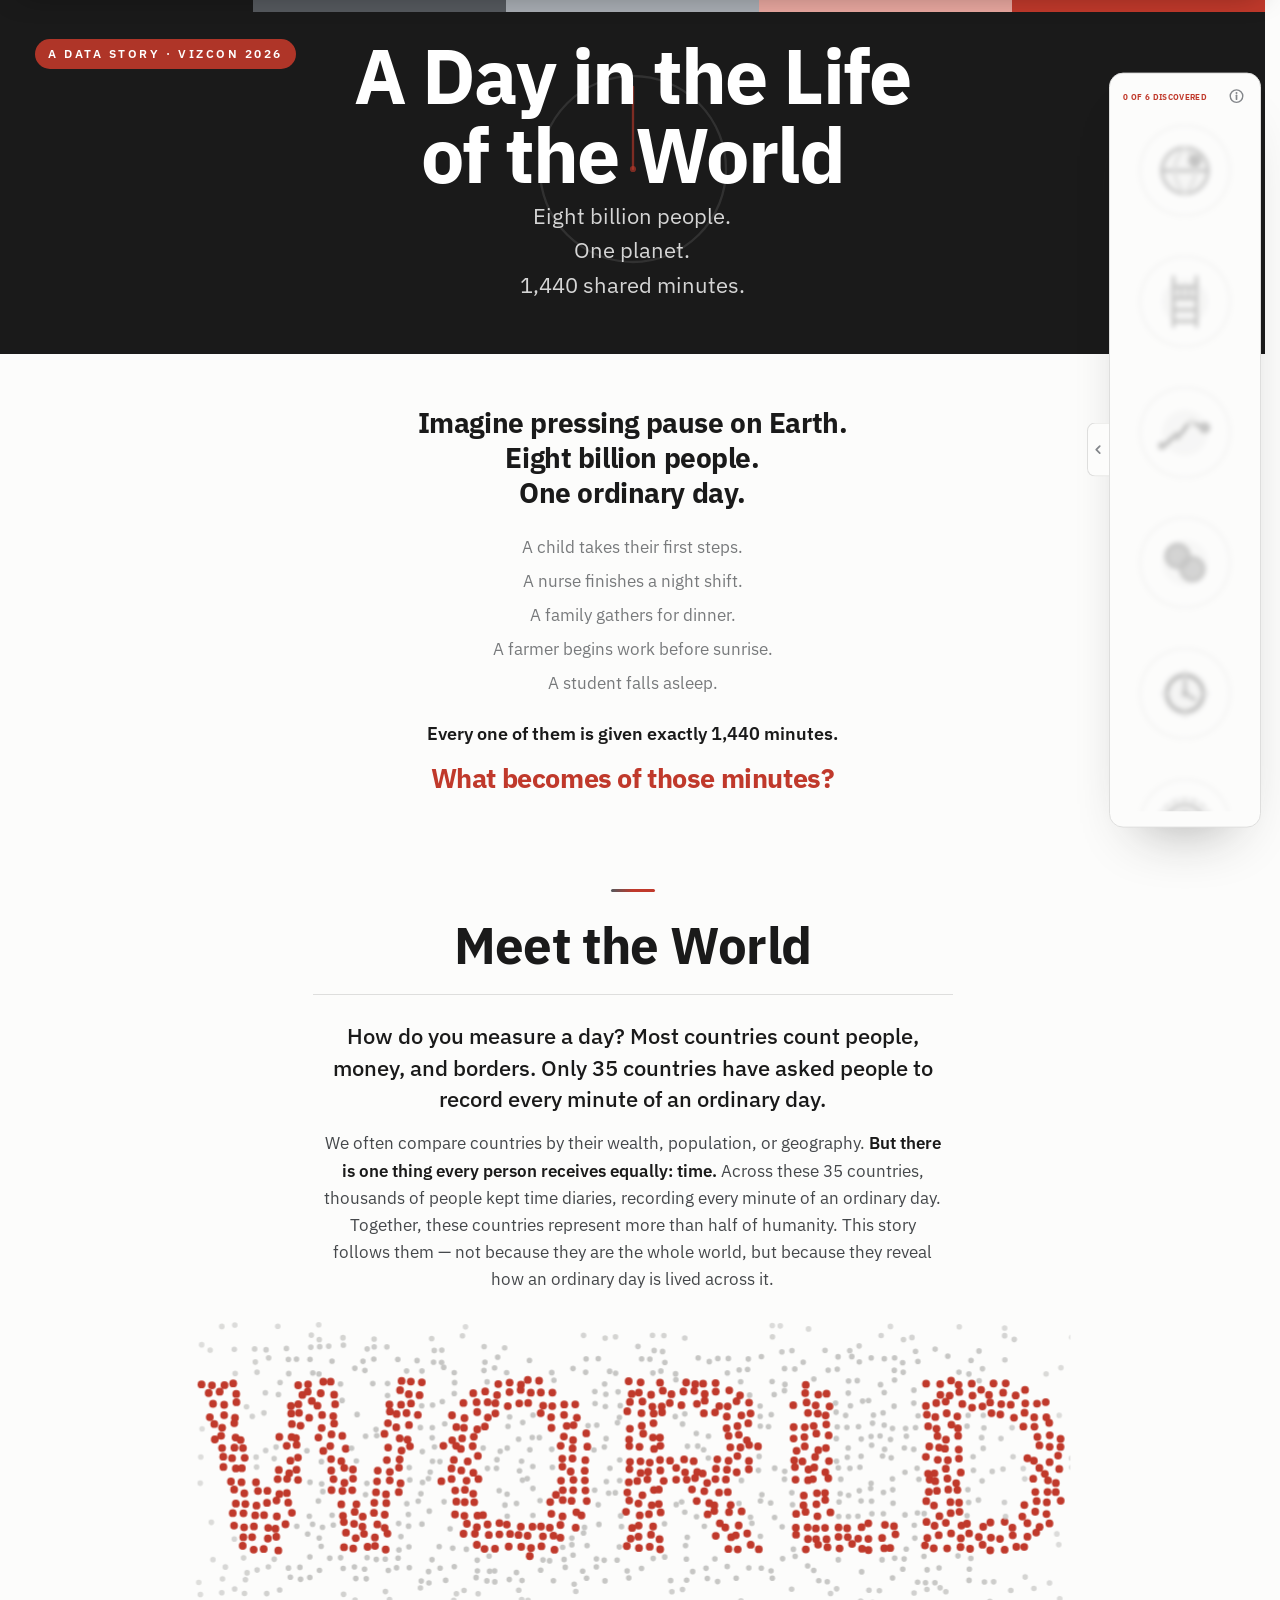
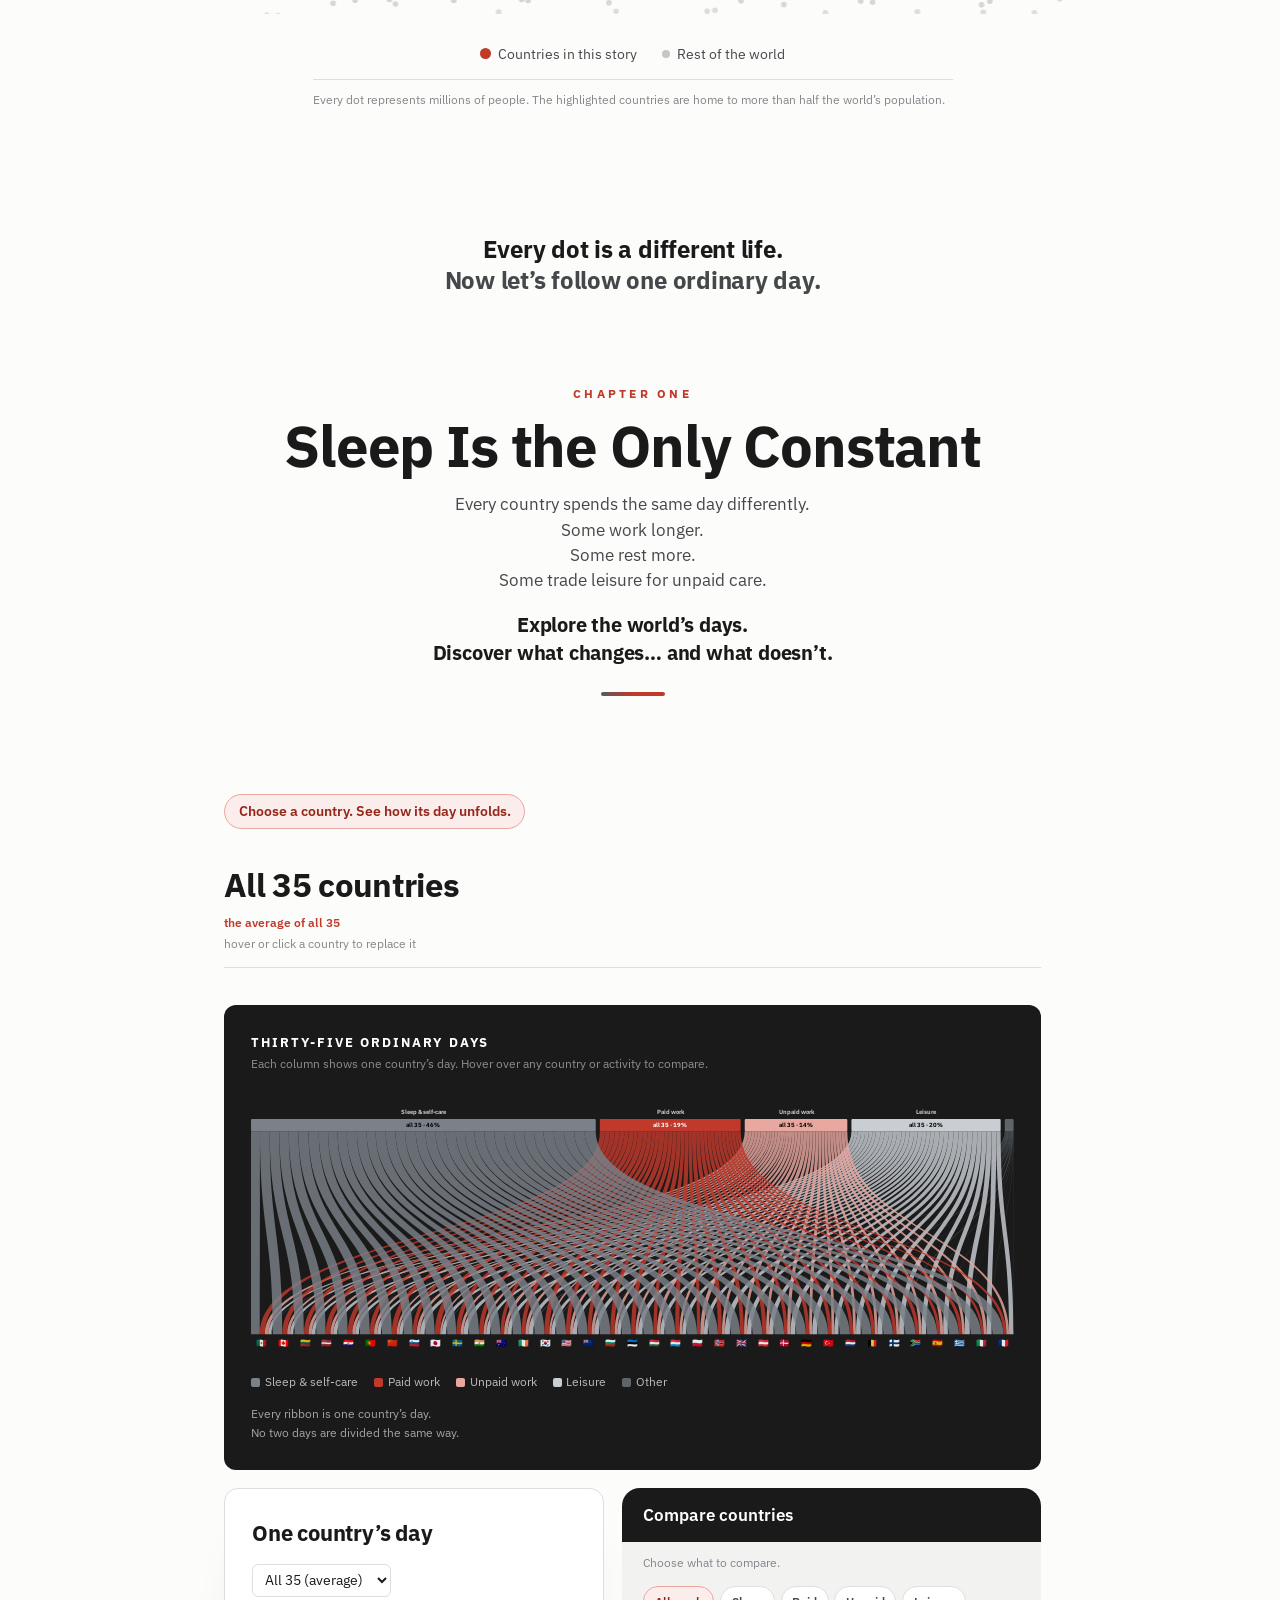
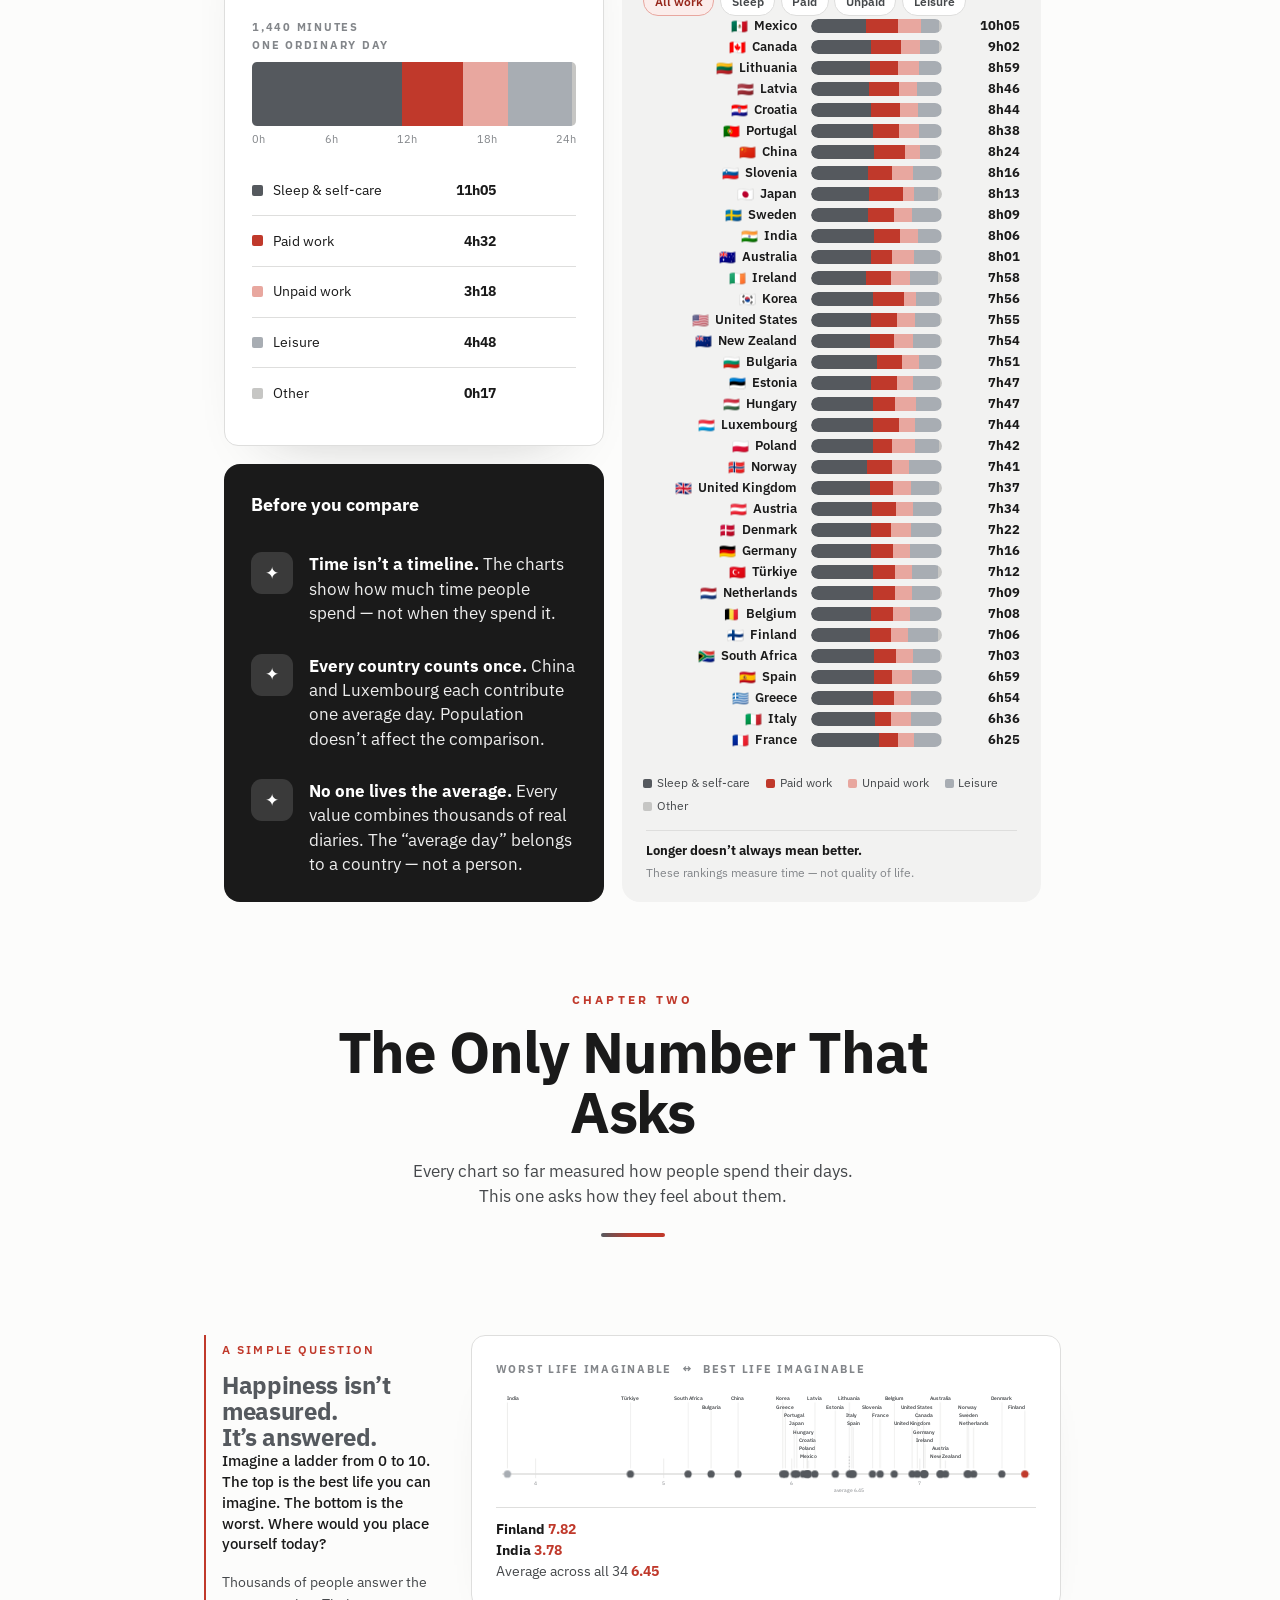
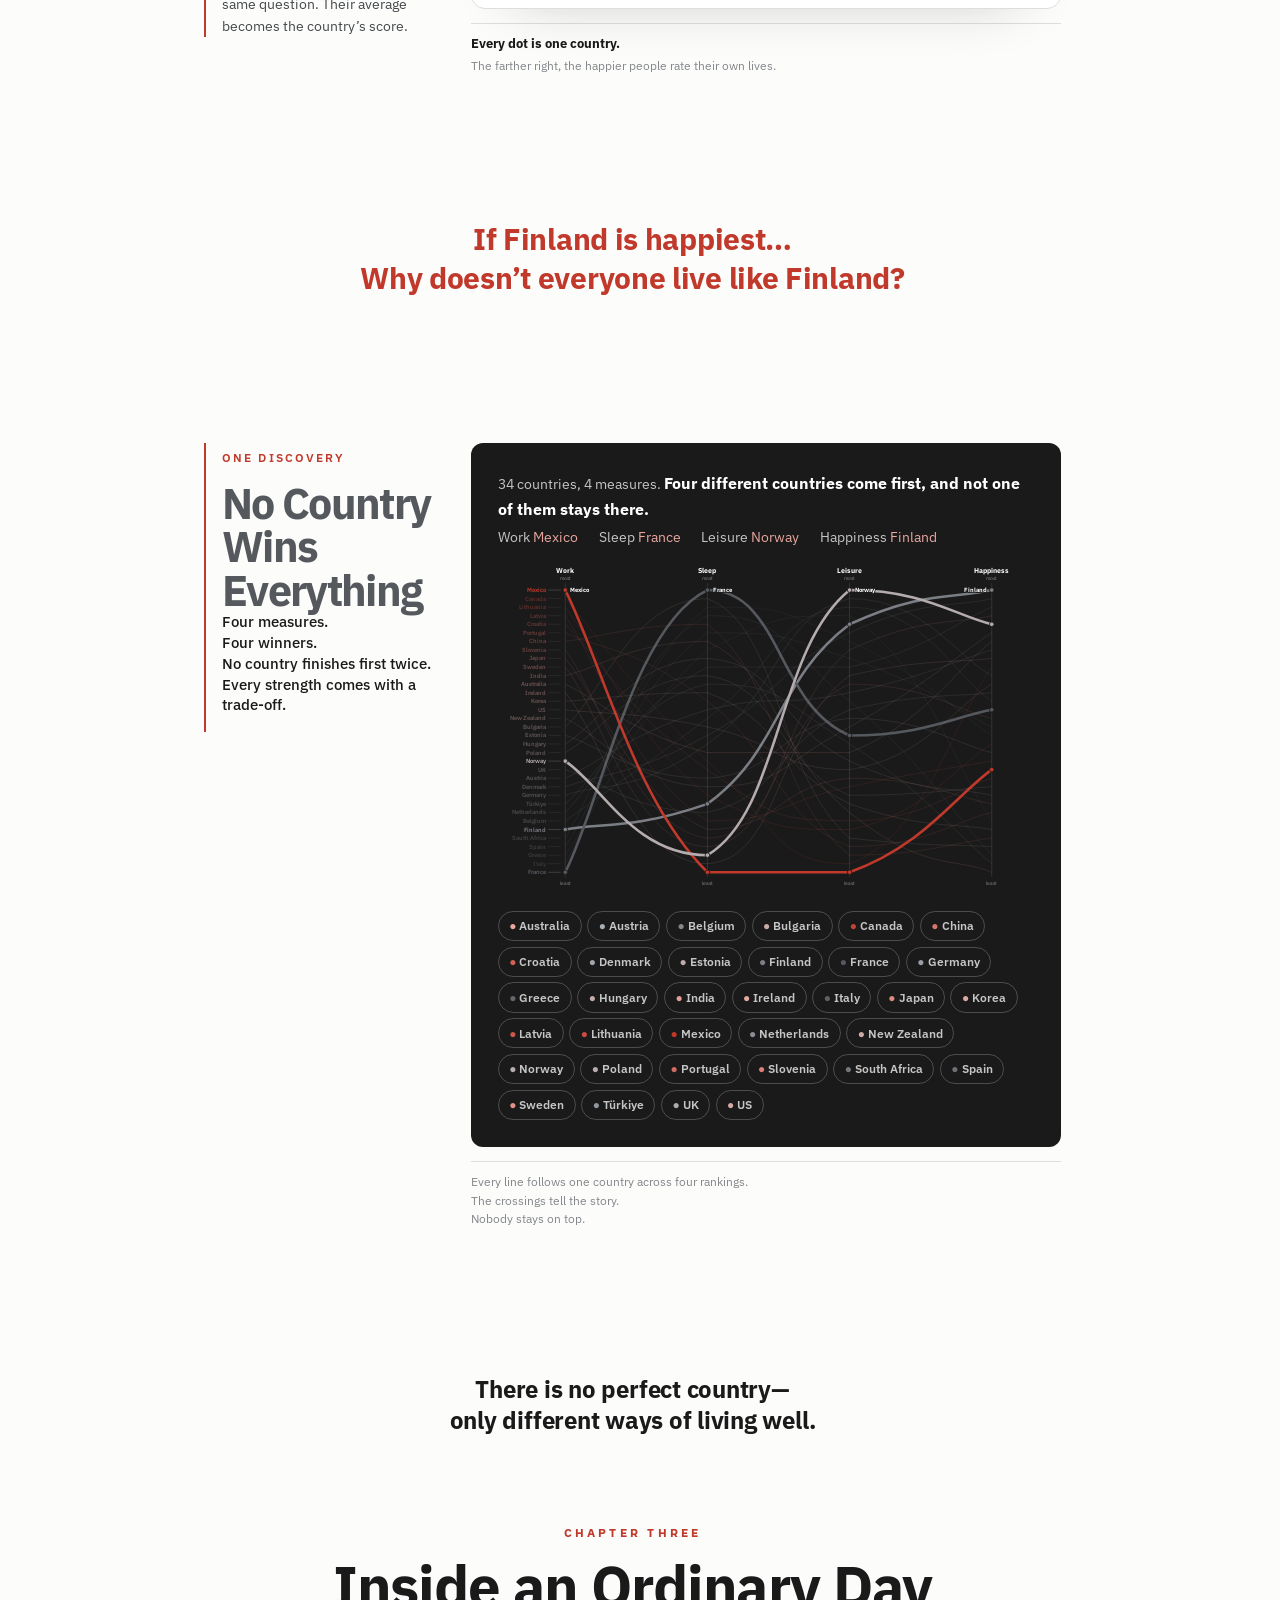
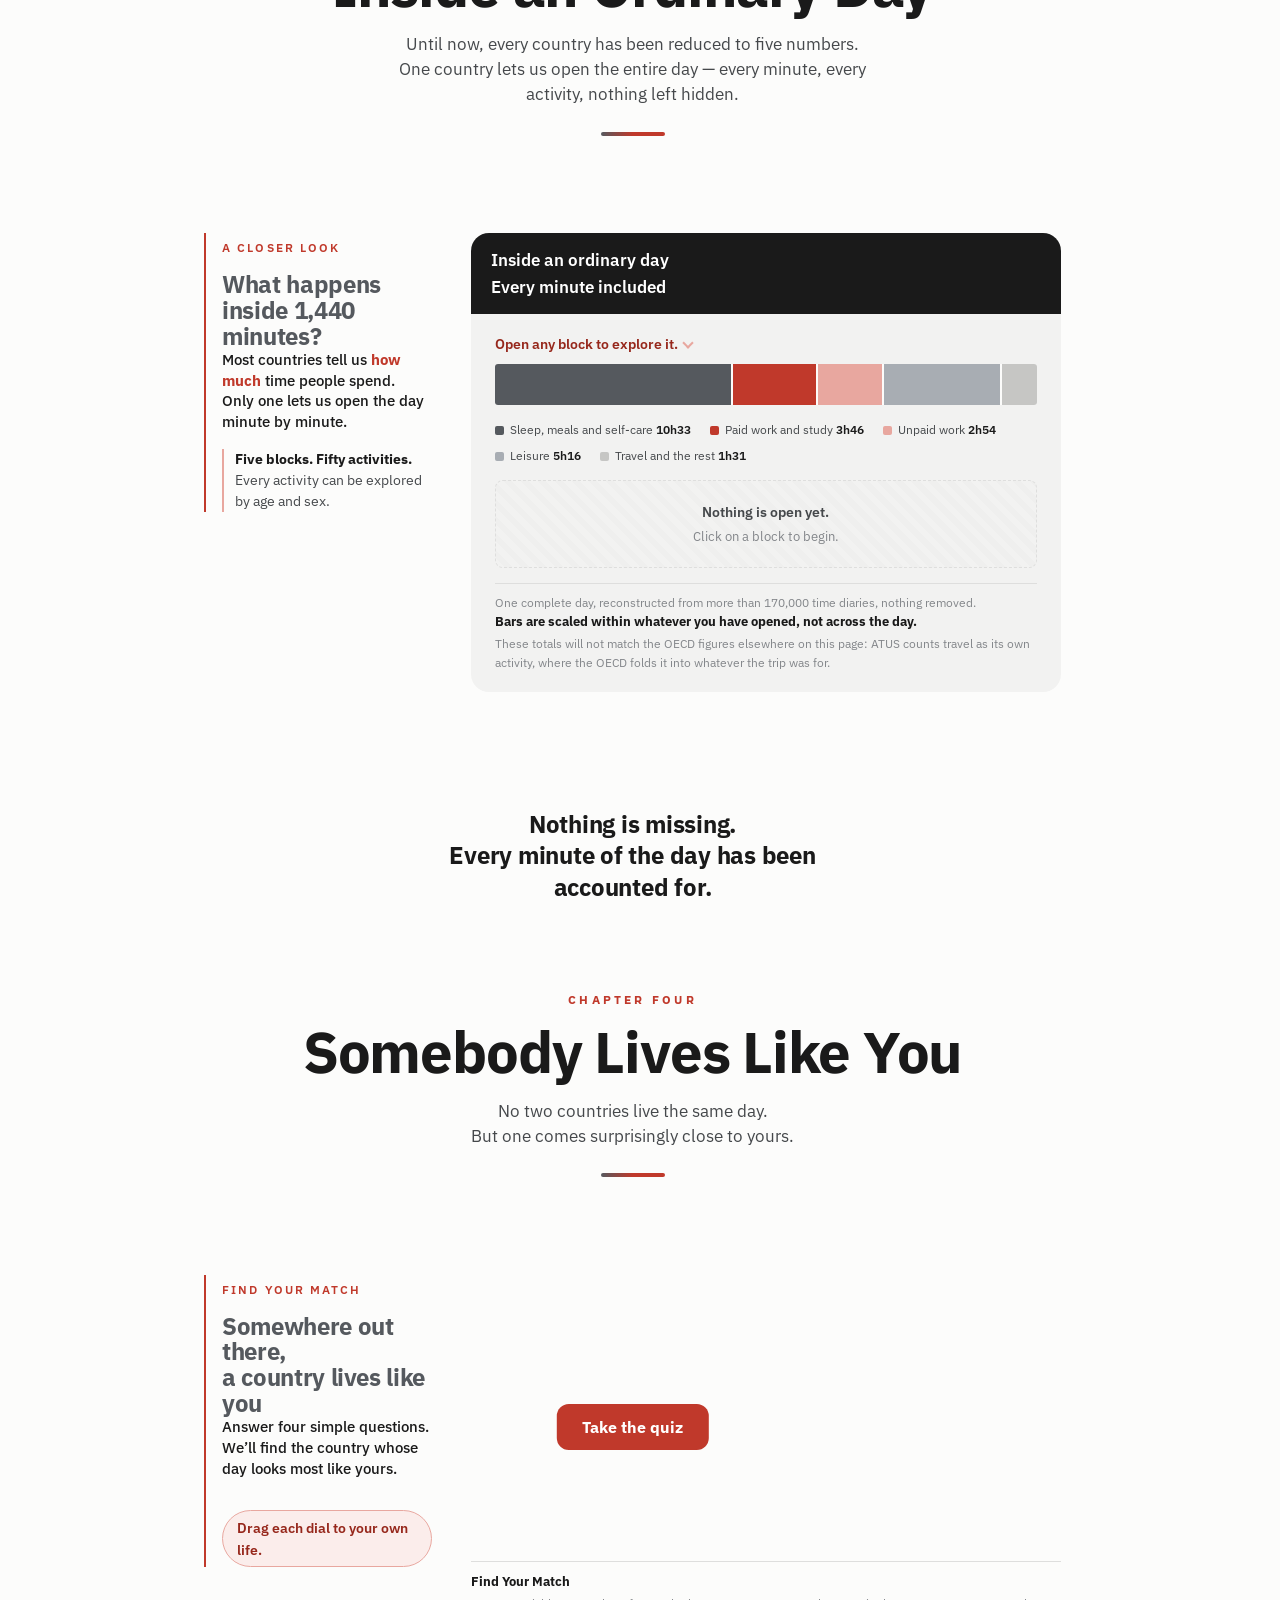
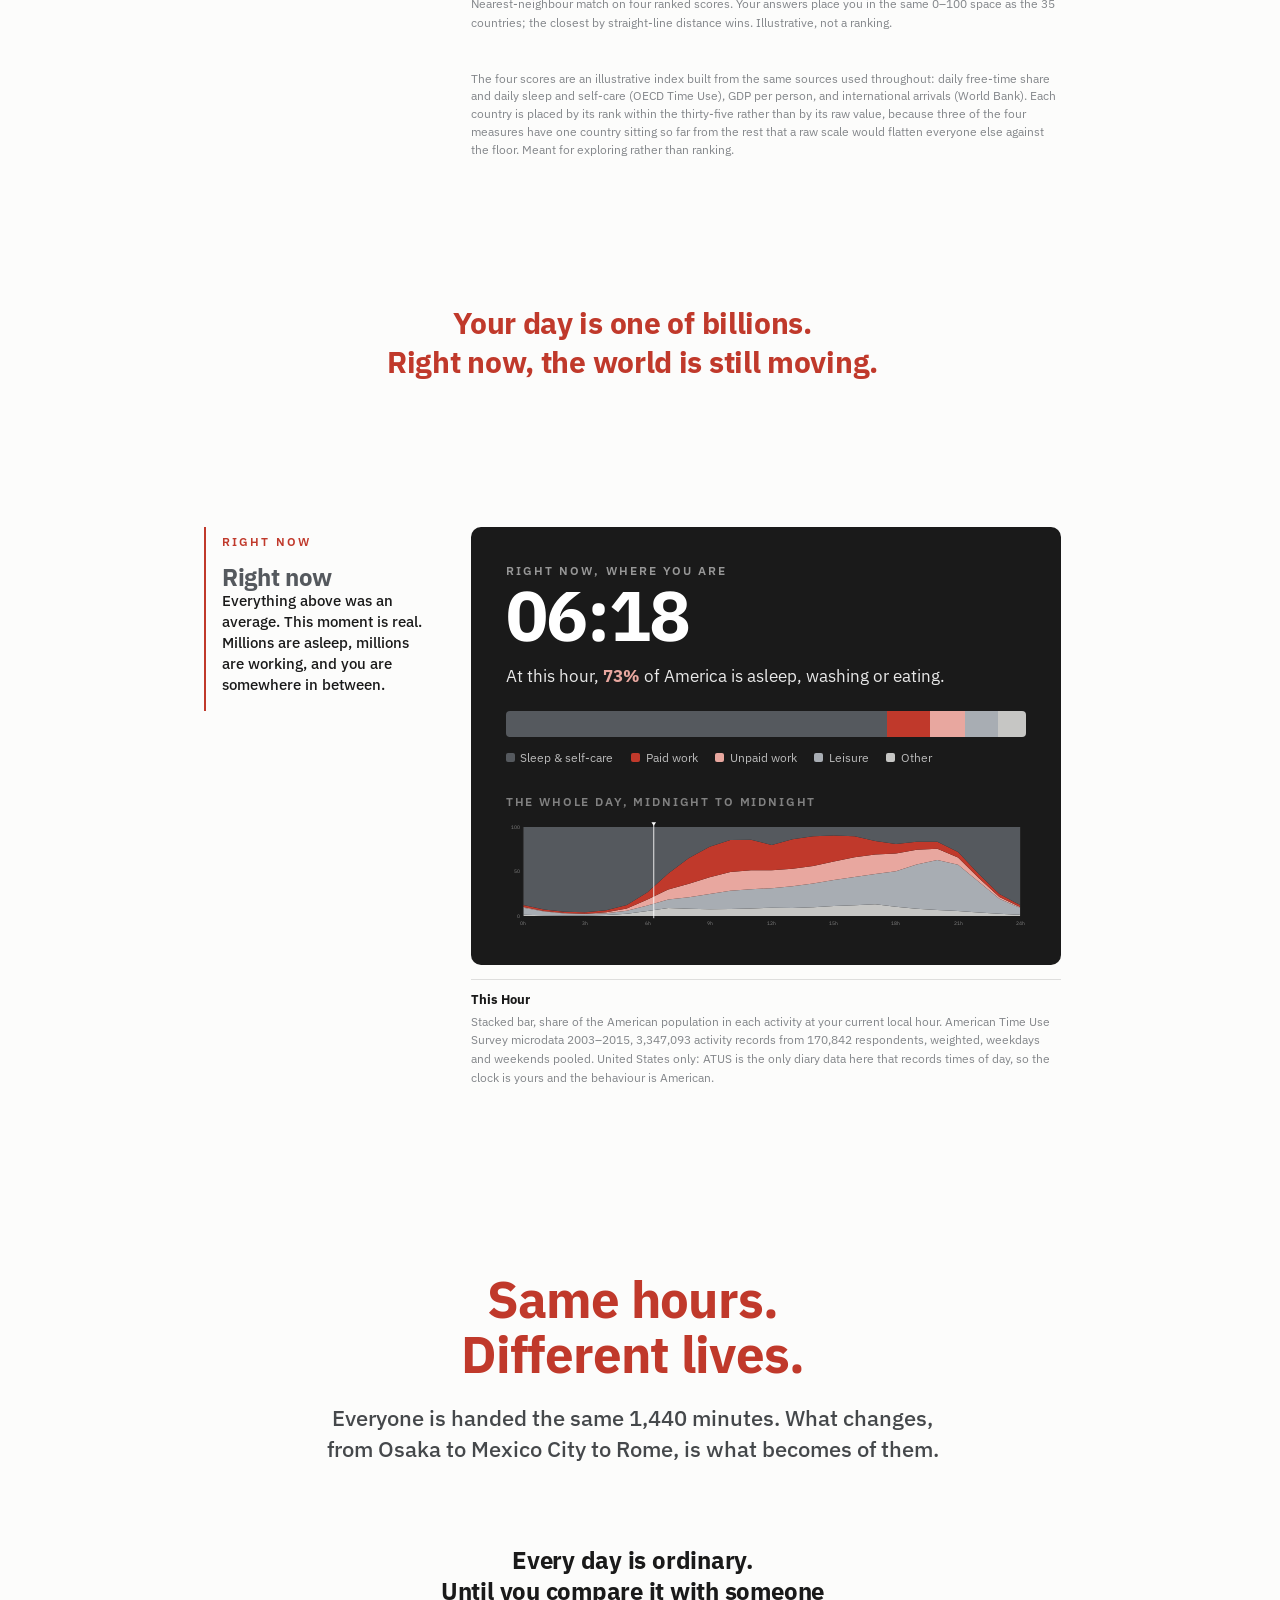
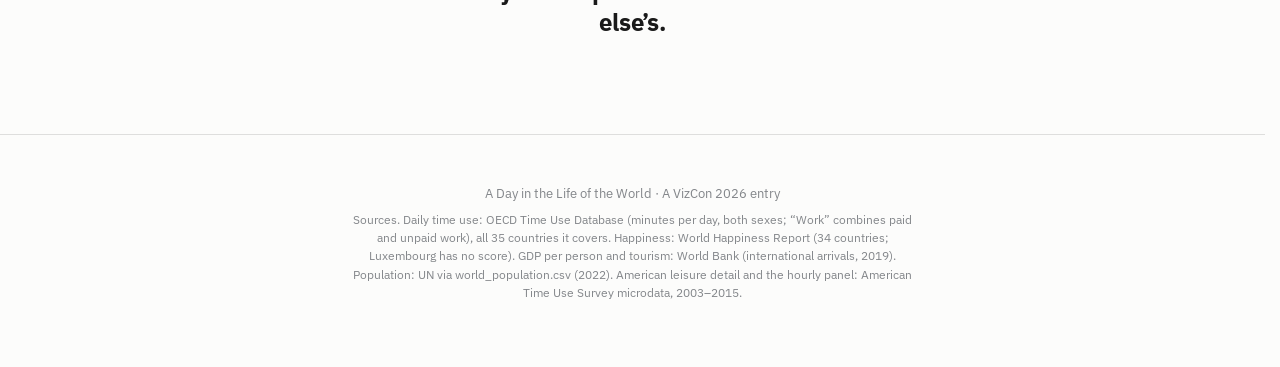
==== commit 47e99799: "Say it plainly above the day bar, and stop saying it three times Follow-up to the discoverability pa" ====
--- a/index.html
+++ b/index.html
@@ -476,7 +476,7 @@
                      the instruction lives with the bar and the sidebar keeps the
                      argument. -->
                 <p class="dd-what">Five blocks. Fifty activities.<br>
-                    <span>Every one of them splits by age and by sex.</span></p>
+                    <span>Every activity can be explored by age and sex.</span></p>
             </div>
 
             <div class="viz">
@@ -488,8 +488,15 @@
                          detail below it are filled in as the reader descends and
                          are empty until then. -->
                     <div class="lu-drill" id="du-drill">
-                        <p class="lu-head">Every minute belongs somewhere.</p>
-                        <p class="lu-ask" id="du-ask">Choose a part of the day to open it.</p>
+                        <!-- No headline above this. "Every minute belongs somewhere" stood
+                             here, and it was the third time the same thought landed in
+                             about two inches: the card head already says "Every minute
+                             included" and the caption below says "nothing removed". The
+                             one line the reader has to read at this spot is the one that
+                             tells them the bar opens, and a heading above it was taking
+                             the first look. The text in this element is only the pre-JS
+                             fallback; paintDay() swaps it for the state the reader is in. -->
+                        <p class="lu-ask" id="du-ask">Open any block to explore it.</p>
                         <div class="lu-day" id="du-bar" role="img"
                              aria-label="The American day as five blocks. Choose a block to open it."></div>
                         <div class="lu-daykey" id="du-key"></div>
--- a/css/style.css
+++ b/css/style.css
@@ -931,16 +931,17 @@
    Nothing below level one exists until it is asked for, so these rules describe
    panels that are absent on arrival. */
 .lu-drill { padding: 0 clamp(1rem, 3vw, 1.5rem); }
-.lu-head {
-    margin: 1.1rem 0 0.2rem; font-size: 1.02rem; font-weight: 600; color: var(--ink);
-}
-/* The one instruction attached to the bar, so it carries the weight of one. It was
-   --ink-faint at 0.84rem — the palest ink in the file at nearly the smallest size,
-   directly under a bold heading, which is how a reader scrolled past a section with
-   fifty openable activities in it. Now accent and 0.9rem, with the arrow below
-   pointing at the thing it means. Still one short line; it just isn't whispering. */
+/* The one line attached to the bar, and now the only line above it, so it carries the
+   weight of one. It was --ink-faint at 0.84rem — the palest ink in the file at nearly
+   the smallest size, directly under a bold heading, which is how a reader scrolled past
+   a section with fifty openable activities in it. Now accent and 0.9rem, with the caret
+   below pointing at the thing it means. Still one short line; it just isn't whispering.
+
+   The top margin is the 1.1rem the deleted .lu-head used to hold off the card head.
+   It stays with the drill-down rather than becoming padding on .lu-drill, because the
+   space belongs to the first line, not to the panel. */
 .lu-ask {
-    margin: 0 0 0.55rem; font-size: 0.9rem; font-weight: 600;
+    margin: 1.1rem 0 0.55rem; font-size: 0.9rem; font-weight: 600;
     color: var(--accent-deep);
 }
 /* The cue between the instruction and the bar. A small caret, because the sentence
@@ -1020,7 +1021,8 @@
    so the drill-down looked like a finished stacked bar with a caption under it and a
    reader had no reason to think there was anything to open.
 
-   :empty gets a dashed floor with a line naming what appears there. A held space, the
+   :empty gets a dashed floor with two lines: where the reader is, and what to do. A
+   held space, the
    way the crumb and the callout are held — the reader can see that something is meant
    to arrive here, and that they are the one who has to ask for it. It costs 88px of a
    6,000px chapter and it is the difference between a chart and an invitation.
@@ -1031,15 +1033,24 @@
    #du-ask directly above, so nothing is lost where content is unsupported or where a
    screen reader skips it. */
 .lu-open:empty {
-    display: flex; align-items: center; justify-content: center;
+    /* column, and two pseudo-elements rather than one with a \A in it, because the two
+       lines are not the same kind of sentence: the first states where the reader is,
+       the second tells them what to do about it, and they want different weights. */
+    display: flex; flex-direction: column;
+    align-items: center; justify-content: center; gap: 0.2rem;
     min-height: 88px; margin-top: 0.9rem;
+    text-align: center;
     border: 1px dashed var(--line); border-radius: 8px;
     background:
         repeating-linear-gradient(45deg, transparent 0 6px,
             rgb(var(--shade-rgb) / 0.012) 6px 12px);
 }
 .lu-open:empty::before {
-    content: 'Choose a block above to open it here';
+    content: 'Nothing is open yet.';
+    font-size: 0.86rem; font-weight: 600; color: var(--ink-soft);
+}
+.lu-open:empty::after {
+    content: 'Click on a block to begin.';
     font-size: 0.82rem; color: var(--ink-faint);
 }
 
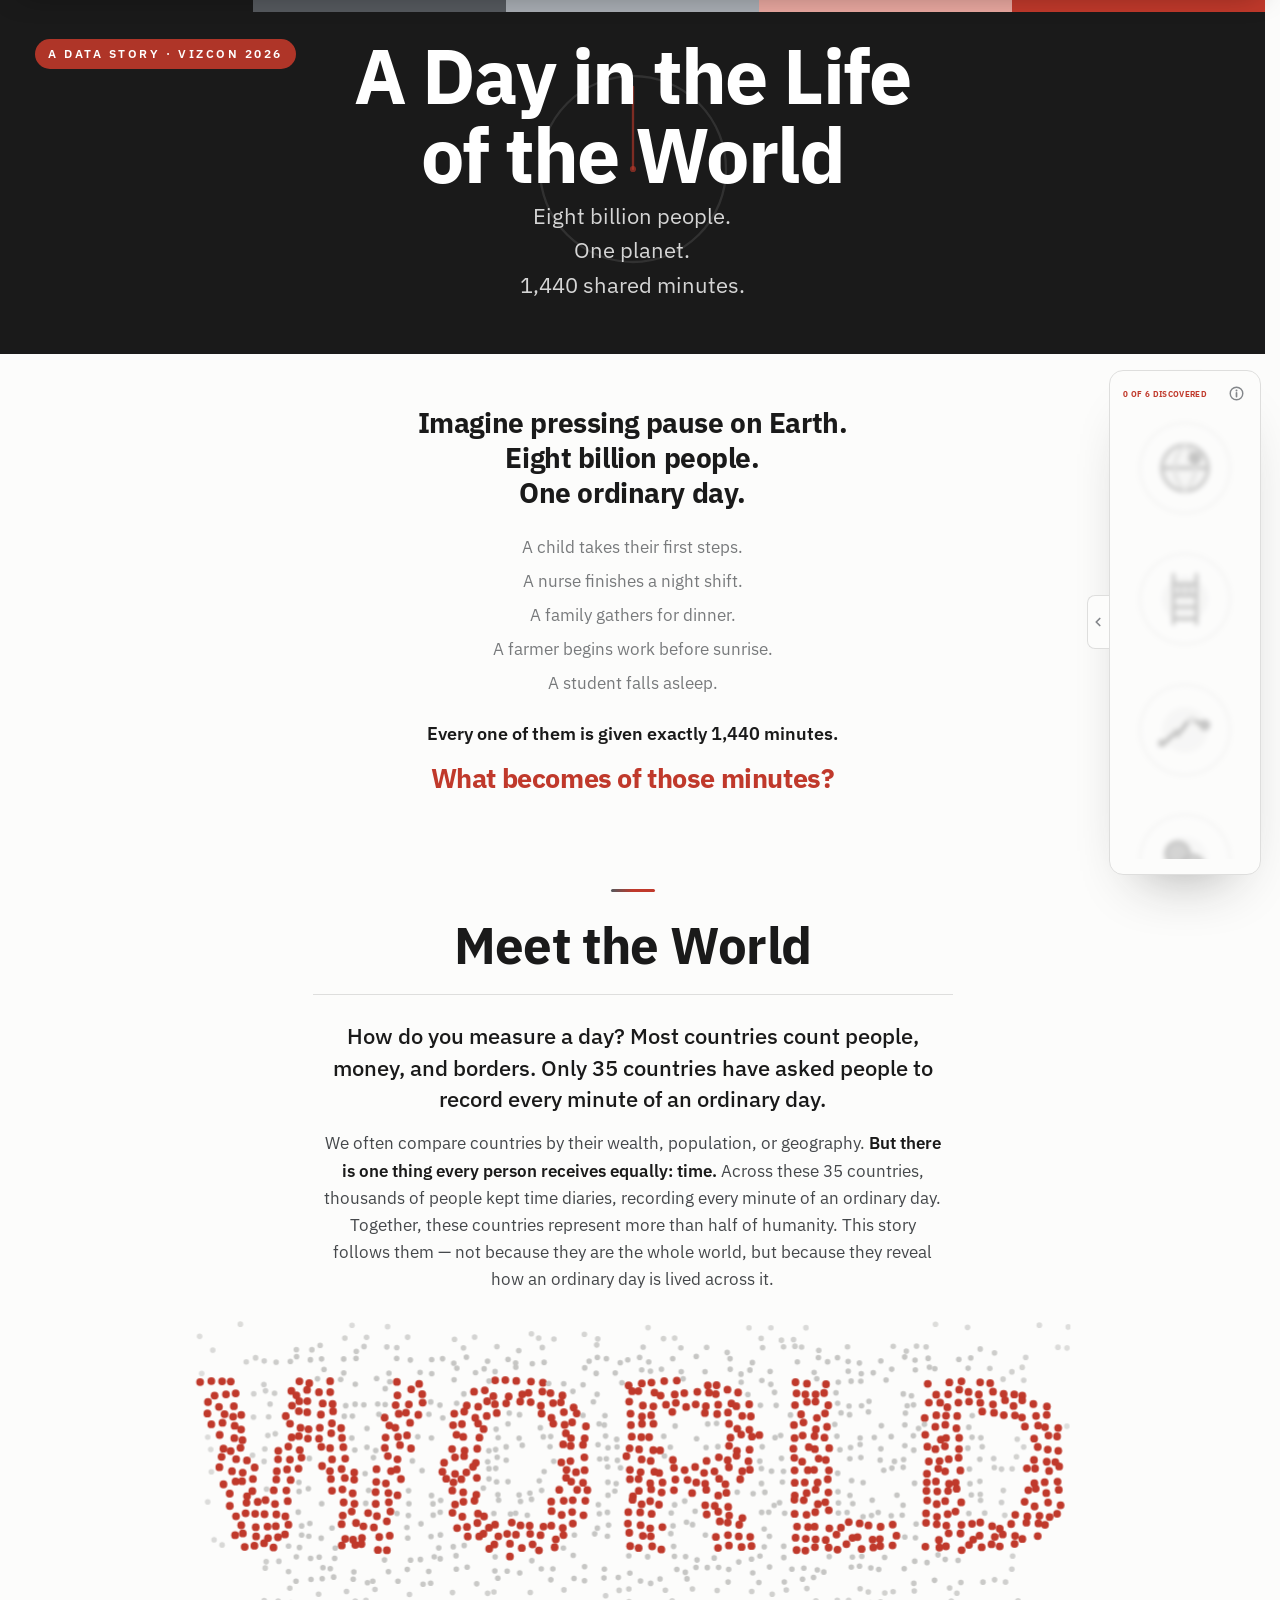
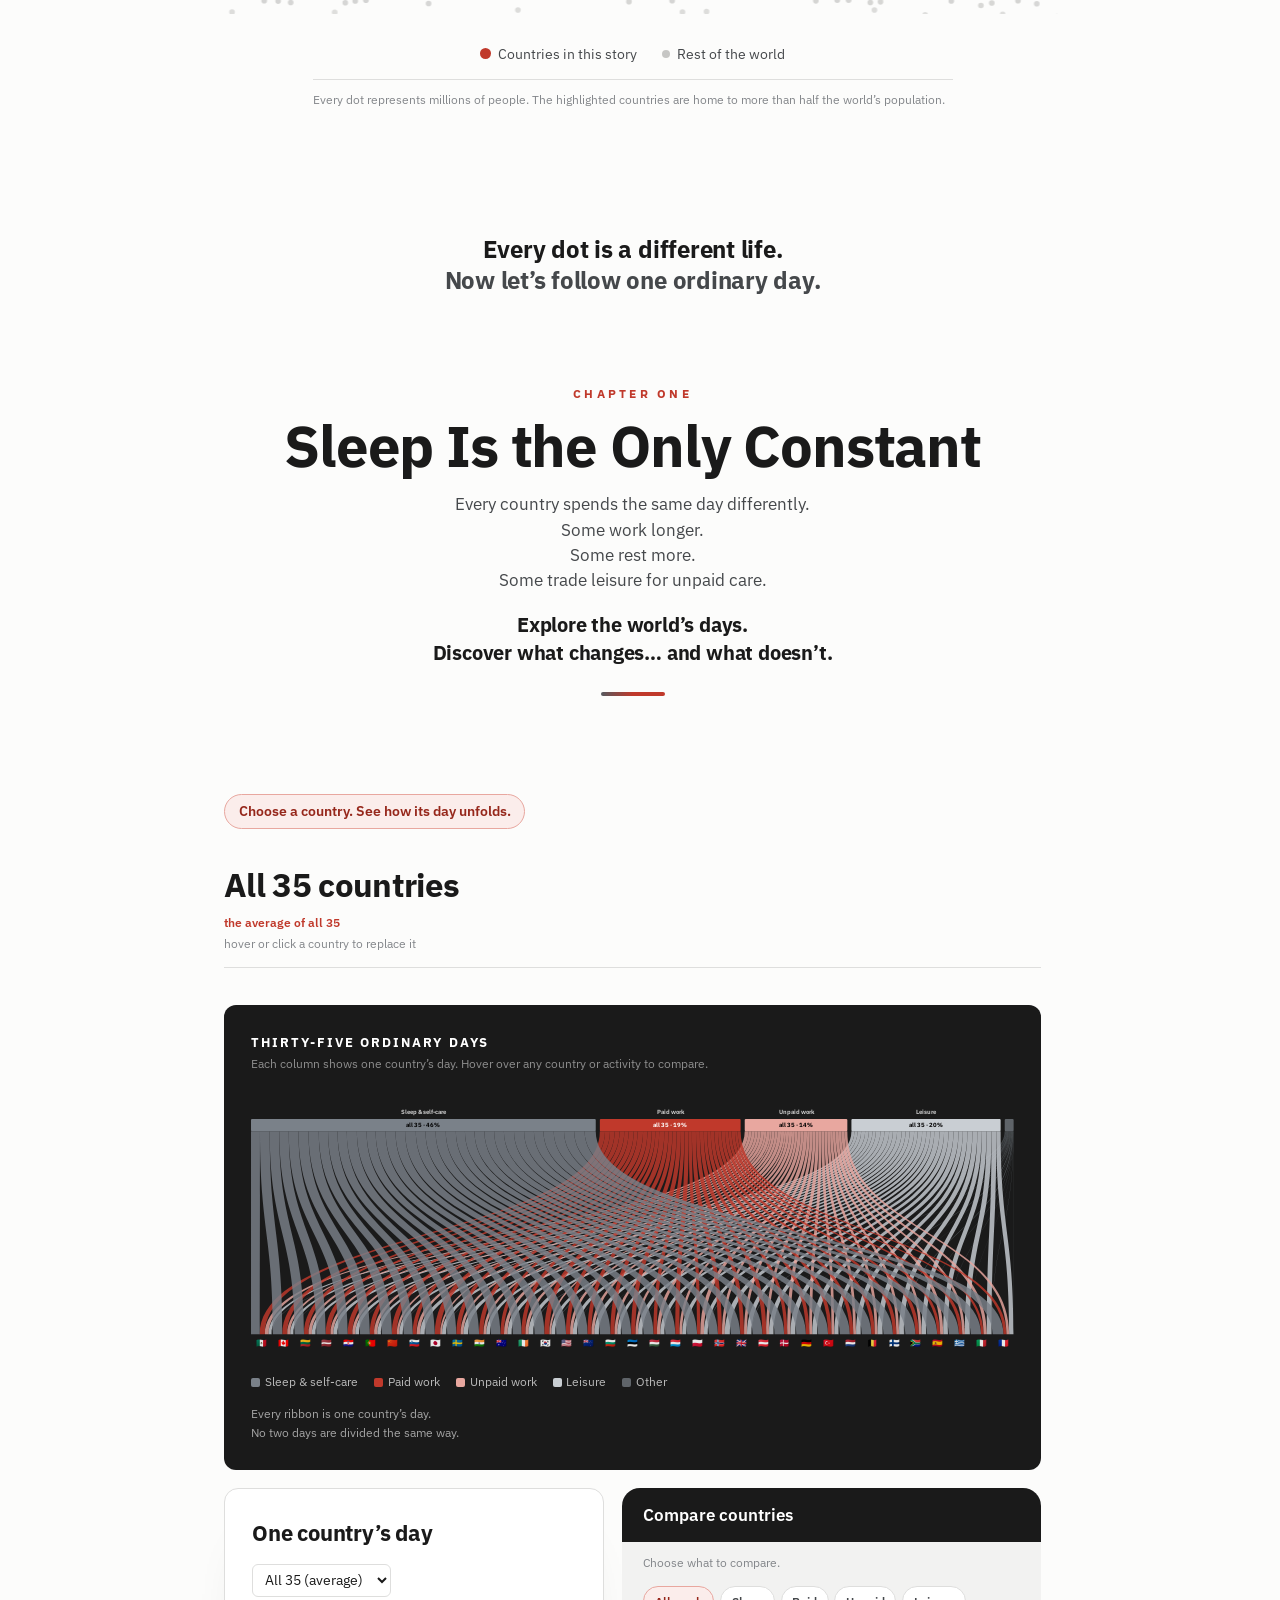
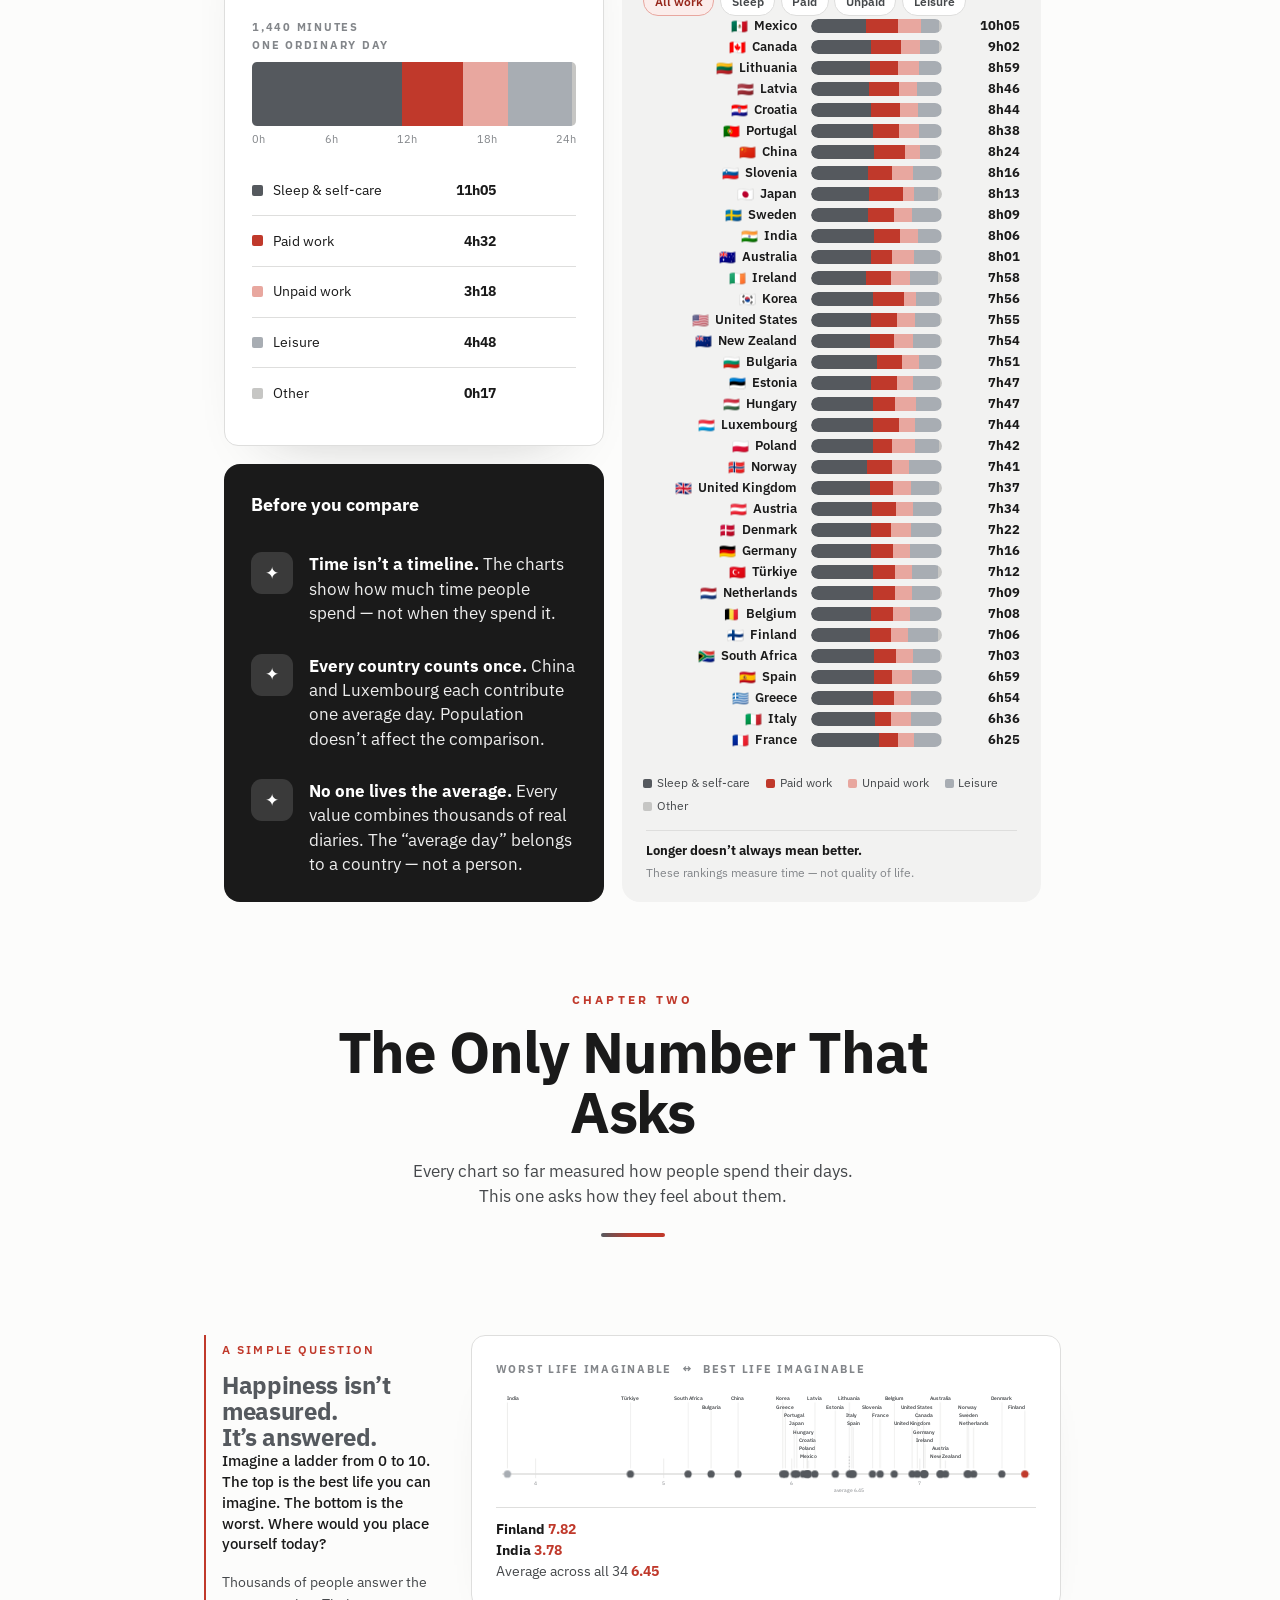
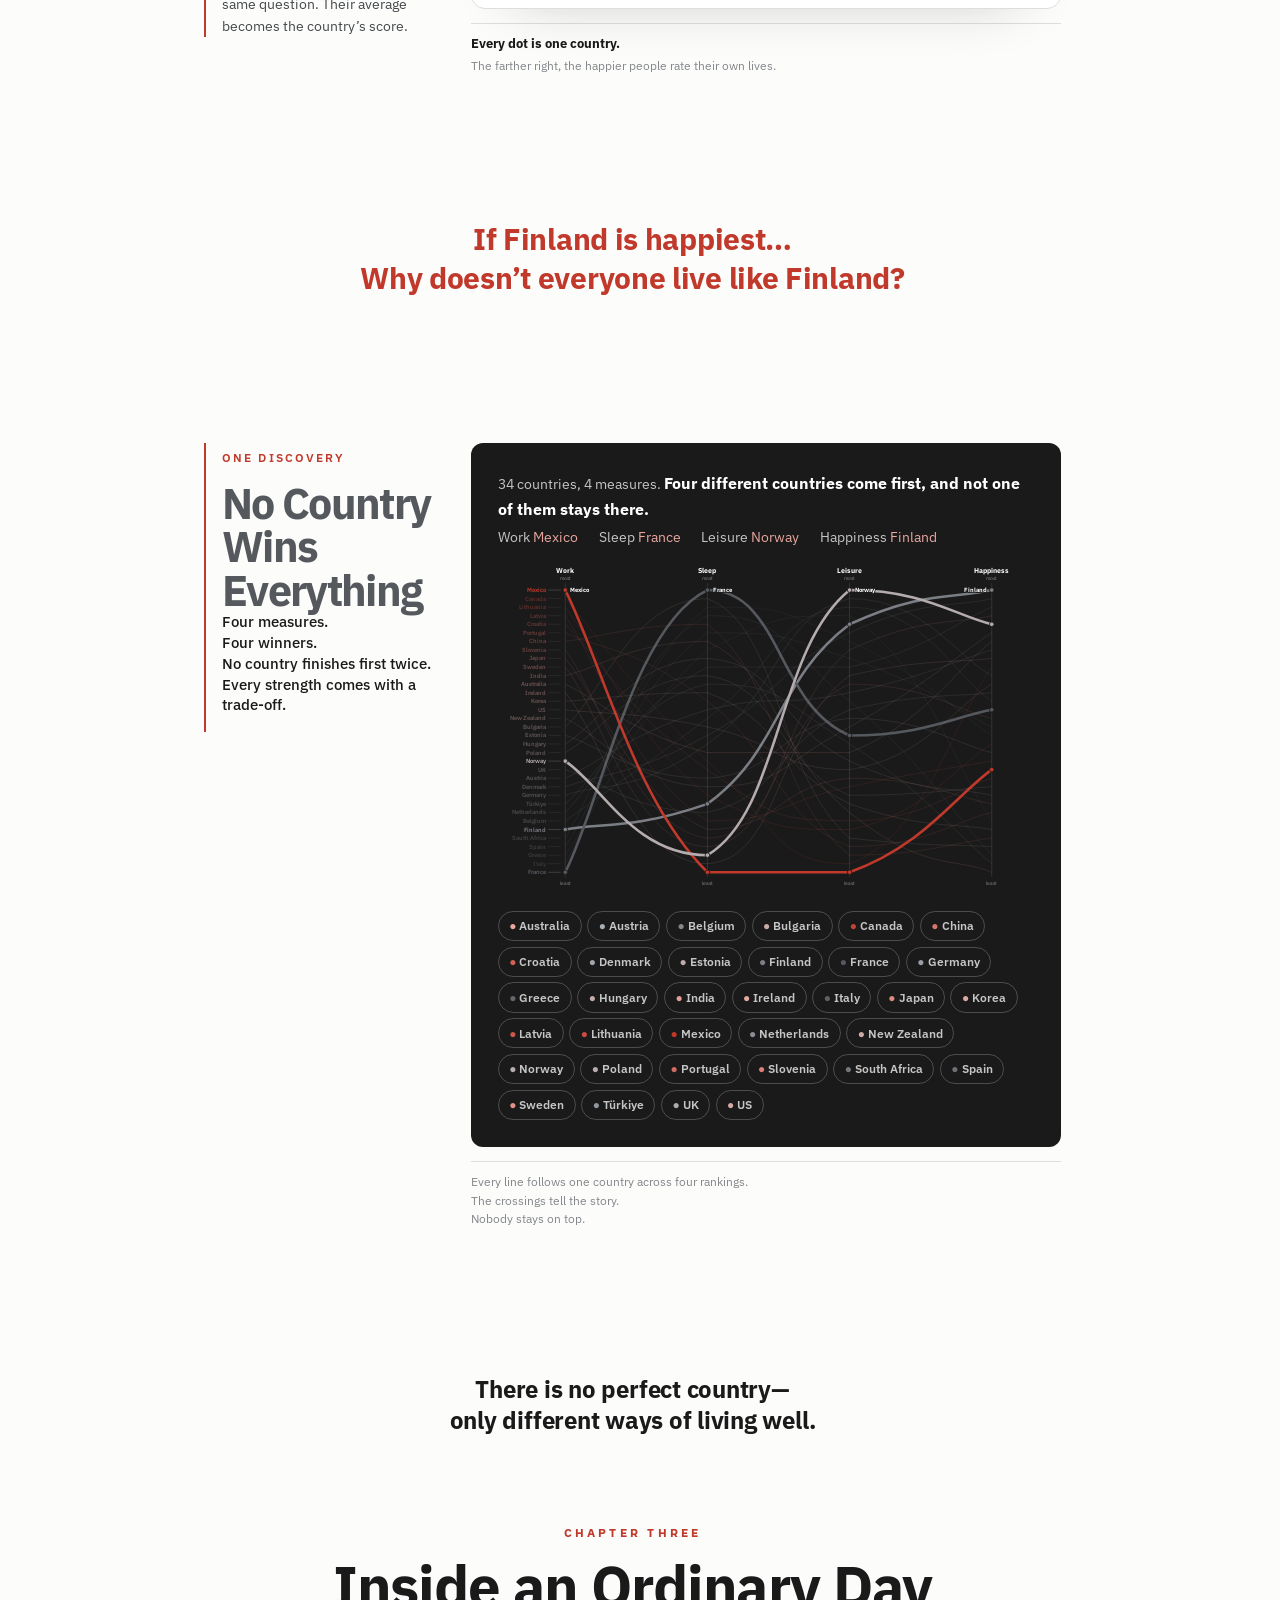
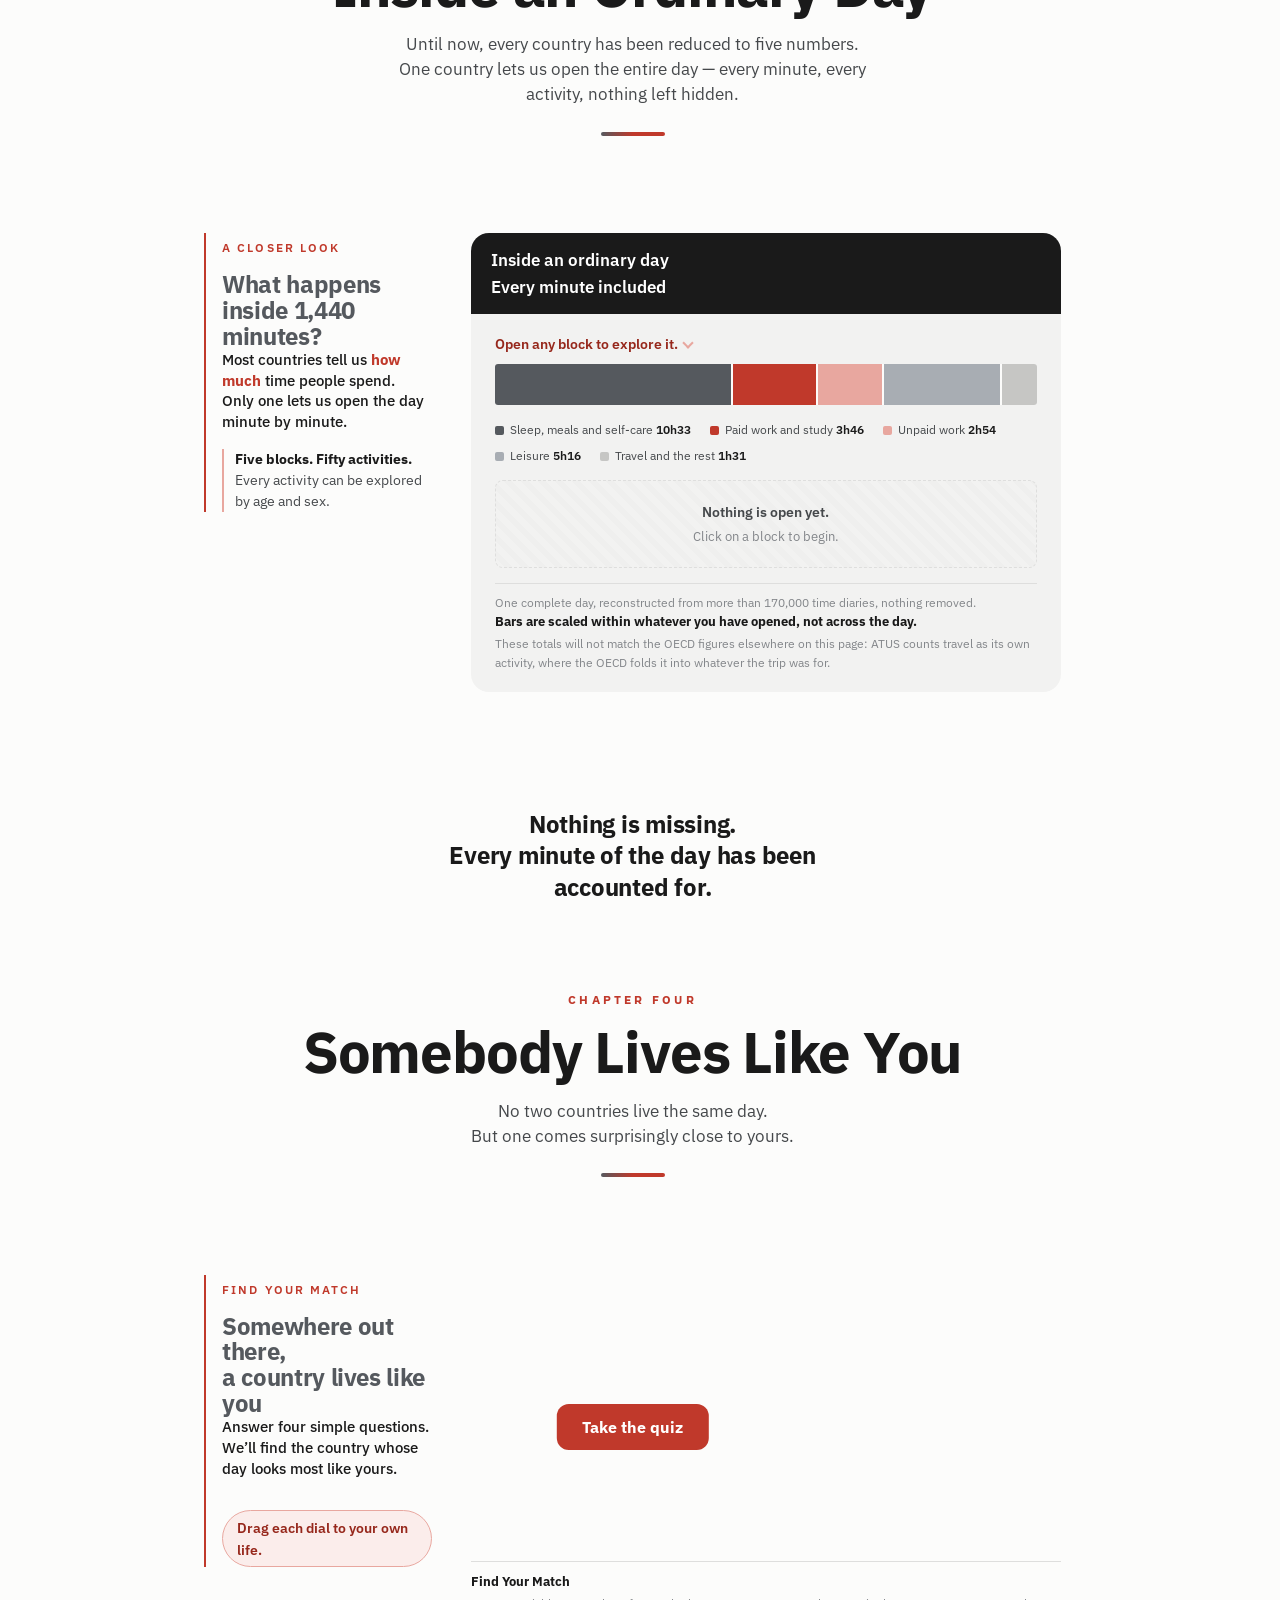
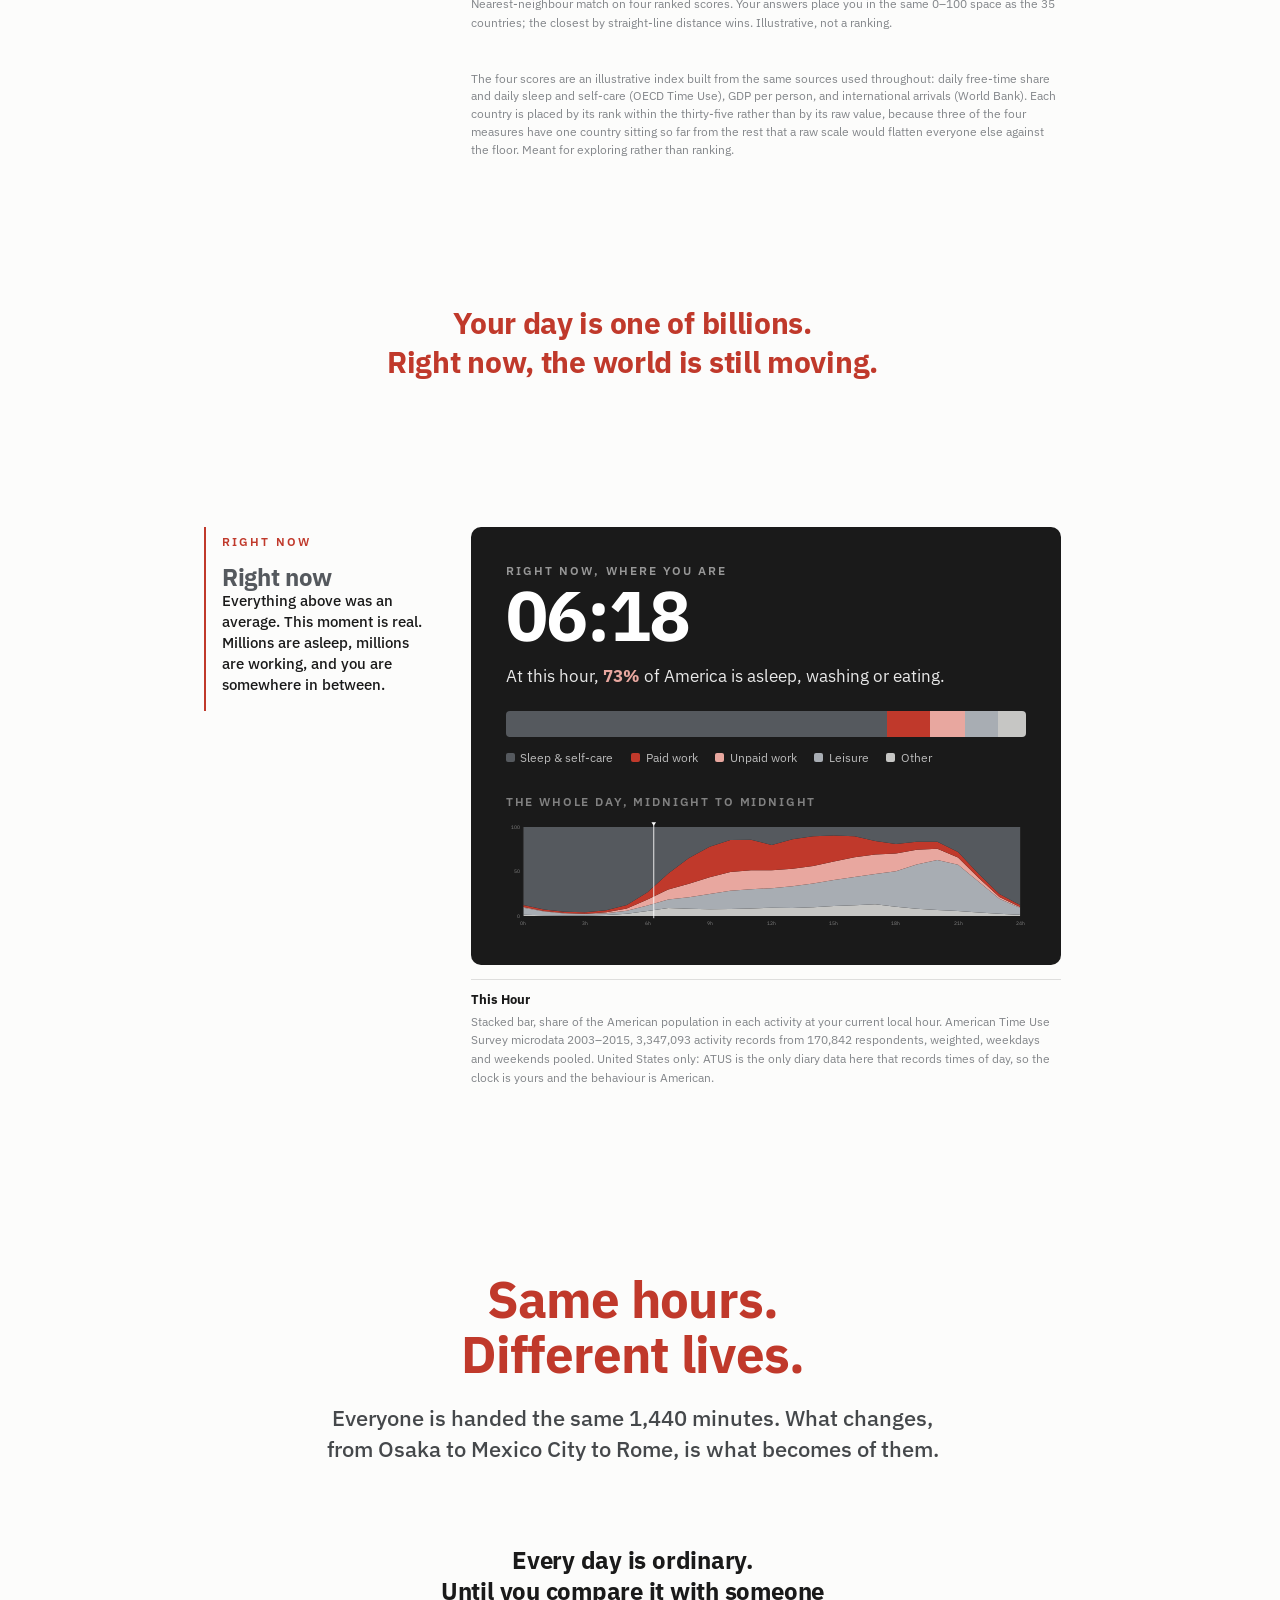
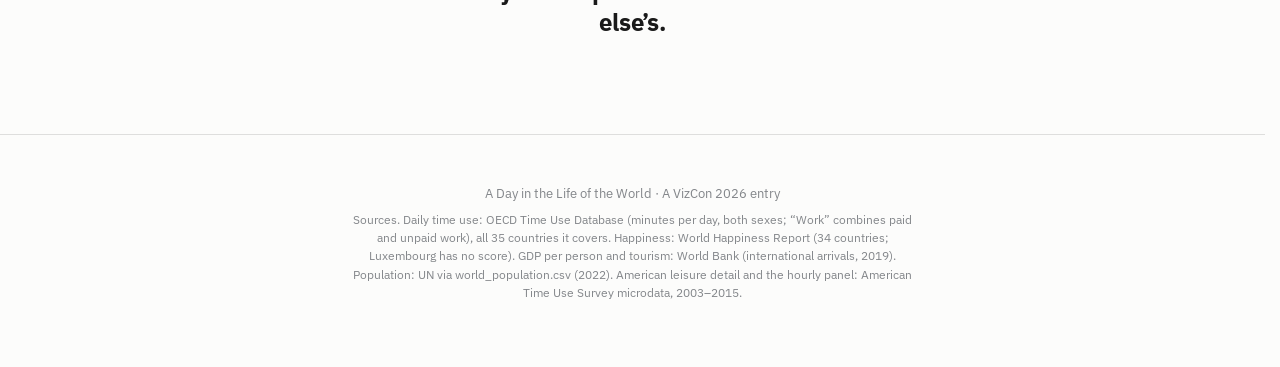
==== commit 579b65b5: "Swap the secret badge for one that rewards going deep, and get the rail off the cover Five changes t" ====
--- a/index.html
+++ b/index.html
@@ -130,14 +130,22 @@
                 </button>
                 <!-- Immediately after the button on purpose: the CSS shows it with an
                      adjacent-sibling selector, so the two cannot drift apart. -->
+                <!-- The last sentence used to read "One of them isn't hidden in a chart at
+                     all", pointing at the secret badge in the cover dot field. That badge
+                     is gone, so the sentence would have been pointing at nothing. -->
                 <p class="badges-note" id="badges-note" role="tooltip">Hidden throughout this story
                     are six discoveries. Explore the charts, hover over countries, answer
                     questions, and follow the data. Every discovery reveals an insight that appears
-                    nowhere else. One of them isn’t hidden in a chart at all.</p>
+                    nowhere else. The last one is buried four levels deep.</p>
             </div>
             <div class="badges-body" id="badges-body">
+                <!-- The tray is the whole body. A .badges-foot held a "Start over"
+                     button under it, appearing once there was a collection to clear.
+                     Removed: it was the one control in the panel that undid the
+                     reader's own progress, sitting directly under the medals it would
+                     erase, and a rail whose job is to show what you have found should
+                     not offer to take it away. Closing the tab still clears it. -->
                 <ul class="badge-tray" id="badge-tray"></ul>
-                <div class="badges-foot" id="badge-reset"></div>
             </div>
             <!-- The way out, and the way back.
 
--- a/css/style.css
+++ b/css/style.css
@@ -836,7 +836,8 @@
    make Finland light up, and it would have permanently broken the hover
    highlight: an animation holding its end value outranks every normal
    declaration, so `.mt-dot.on` would never apply again. The colour change is a
-   class added on a timer instead, and it transitions via the rule above. */
+   class added on a timer instead, and it transitions via the rule above.
+
    The hidden state hangs off .staged, which initMetricStrips adds only once it has
    drawn the chart AND armed something to un-hide it. Hiding on .mt-strip alone would
    mean any failure to add .in — a dead observer, an exception between render and
@@ -1213,16 +1214,8 @@
 }
 .badges-info svg { width: 15px; height: 15px; }
 .badges-info:hover { color: var(--accent); }
-/* the only way to clear a collection: sessionStorage survives a hard refresh */
-.bdg-reset {
-    font: inherit; font-size: 0.66rem; font-weight: 700;
-    letter-spacing: 0.12em; text-transform: uppercase;
-    padding: 0.15rem 0.5rem;
-    color: var(--ink-faint); background: none;
-    border: 1px solid var(--line); border-radius: 999px; cursor: pointer;
-}
-.bdg-reset:hover { color: var(--accent); border-color: var(--accent-pale); }
-.badges-foot:not(:empty) { margin-top: 1rem; }
+/* A .bdg-reset pill and the .badges-foot that held it stood here — a "Start over"
+   button under the tray, shown once a collection existed. Both gone with the button. */
 .badge-tray {
     list-style: none;
     display: grid;
@@ -1265,10 +1258,24 @@
     :root { --rail: 176px; }
     main { padding-inline: var(--rail); }
 
+    /* --rail-top is the panel's distance from the top of the viewport, and it is the
+       one number the whole rail is built from: the panel's own height budget and the
+       tray's both subtract it, so wherever the panel sits it fits on screen.
+
+       initRailPin() in app.js keeps it at max(the cover's bottom edge + a gap, --rail-
+       rest). While any of the dark cover is still on screen the rail sits under it, so
+       a paper-coloured card never crosses the cover; once the cover has scrolled away
+       the rail settles at --rail-rest and stays there, which is the sticky part. The
+       fallback here is --rail-rest itself, so with JS off the panel is simply pinned
+       and never covers anything — the cover is 38vh and the rest position clears it at
+       any viewport over ~700px tall, and below that the panel would be scrolling its
+       tray regardless. */
+    :root { --rail-rest: 4.6rem; }
+
     .badges {
         position: fixed;
-        top: 50%; right: clamp(0.7rem, 1.5vw, 1.5rem);
-        transform: translateY(-50%);
+        top: var(--rail-top, var(--rail-rest));
+        right: clamp(0.7rem, 1.5vw, 1.5rem);
         z-index: 45;
         width: 152px; max-width: none;
         margin: 0; padding: 0.8rem 0.85rem 0.9rem;
@@ -1279,7 +1286,8 @@
            is a descendant that floats outside it — it would be cut off at the rail
            wall. Scrolling the tray instead keeps the head, the tooltip and the foot
            out of the clip. */
-        max-height: calc(100vh - 5rem); overflow: visible;
+        max-height: calc(100vh - var(--rail-top, var(--rail-rest)) - 1.5rem);
+        overflow: visible;
         background: var(--paper);
         border: 1px solid var(--line); border-top: 1px solid var(--line);
         border-radius: 14px;
@@ -1296,13 +1304,16 @@
        100% is the panel's own 152px; adding the same clamp used for `right` above
        carries it past the gap it was inset by, so its left edge lands exactly on
        the edge of the screen and the tab (which hangs off that edge, below) is all
-       that is left in view. */
+       that is left in view.
+
+       X only. This used to carry a translateY(-50%) as well, because the panel was
+       centred by a transform against `top: 50%`; it is positioned by `top` alone now,
+       so a Y term here would shift it half its own height every time it was shut. */
     .badges.shut {
-        transform: translateY(-50%)
-                   translateX(calc(100% + clamp(0.7rem, 1.5vw, 1.5rem)));
+        transform: translateX(calc(100% + clamp(0.7rem, 1.5vw, 1.5rem)));
     }
     /* Off screen is not the same as gone: a translated panel keeps its place in the
-       tab order, so the i and the reset button would still take focus out there
+       tab order, so the i and every found medal would still take focus out there
        where nothing can be seen. visibility does remove them, and unlike display it
        leaves the box measurable — which matters, because a badge landing reopens
        the rail and has to find a slot to aim at.
@@ -1394,11 +1405,12 @@
        slot needs a box to be clipped against.
 
        max-height has to clear what the tray inside it is allowed to be, or this
-       element clips the tray's last slot and its scrollbar. The tray is
-       `100vh - 13rem` plus the foot, so `100vh - 9rem` leaves room for both. */
+       element clips the tray's last slot and its scrollbar. The tray is now the only
+       thing in here, so the two budgets are the same number and neither clips the
+       other. The 4rem gap between them was the foot's. */
     .badges-body {
         overflow: hidden;
-        max-height: calc(100vh - 9rem);
+        max-height: calc(100vh - var(--rail-top, var(--rail-rest)) - 5.5rem);
         margin-top: 0.85rem;
     }
 
@@ -1411,9 +1423,11 @@
        back; the cost is a rail taller than the window, which is why it scrolls.
 
        The scroll lives HERE rather than on `.badges`, so the clipping box wraps only
-       the slots: the head, the reset button and the i's floating tooltip all stay
-       outside it. 100vh minus 13rem covers the rail's own padding, the head and the
-       foot; the tray takes what is left and scrolls within it.
+       the slots: the head and the i's floating tooltip stay outside it. The subtracted
+       5.5rem covers the rail's own padding and the head above; the tray takes the rest
+       and scrolls within it. It was 9.5rem while a "Start over" button sat below the
+       tray — with the button gone that was 64px of medal clipped to hold empty space,
+       so it comes down to match .badges-body, which is now its only wrapper.
 
        The cost is the star burst, which flies outside a slot's box and is clipped at
        the tray wall — overflow-y: auto forces the x axis to clip too. That is the
@@ -1421,7 +1435,8 @@
        against ~230px of story column. */
     .badge-tray {
         grid-template-columns: 1fr; gap: 0.7rem;
-        max-height: calc(100vh - 13rem); overflow-y: auto;
+        max-height: calc(100vh - var(--rail-top, var(--rail-rest)) - 5.5rem);
+        overflow-y: auto;
         /* thin and unobtrusive: the rail is furniture, not a document */
         scrollbar-width: thin; scrollbar-color: var(--line) transparent;
     }
@@ -1479,8 +1494,6 @@
         border-right: 2px solid var(--accent-pale);
         border-radius: 8px 0 0 8px;
     }
-    .badges-foot:not(:empty) { margin-top: 0.7rem; }
-    .bdg-reset { font-size: 0.58rem; }
 
     /* Scale in place rather than the tray's translateY lift: the slots are stacked
        in a tight grid here, and a medal rising 4px crowds the row above it. Same
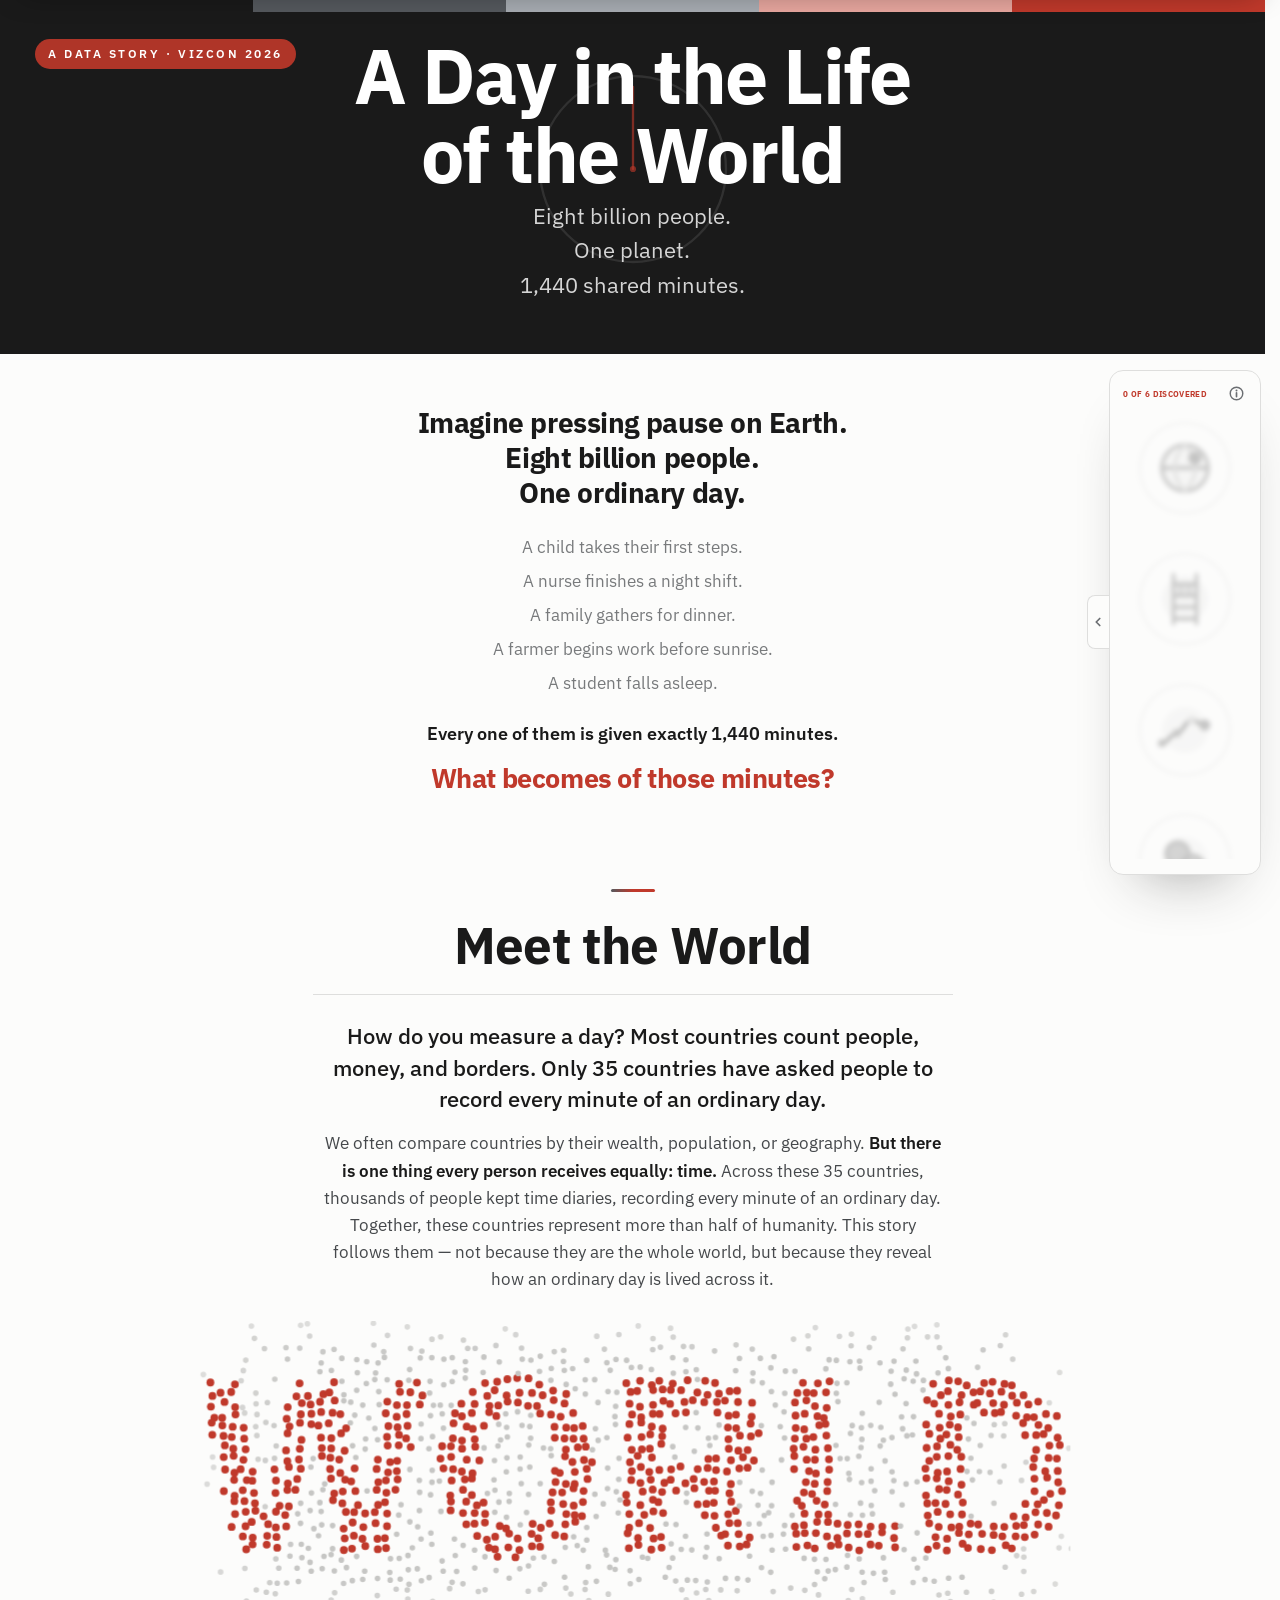
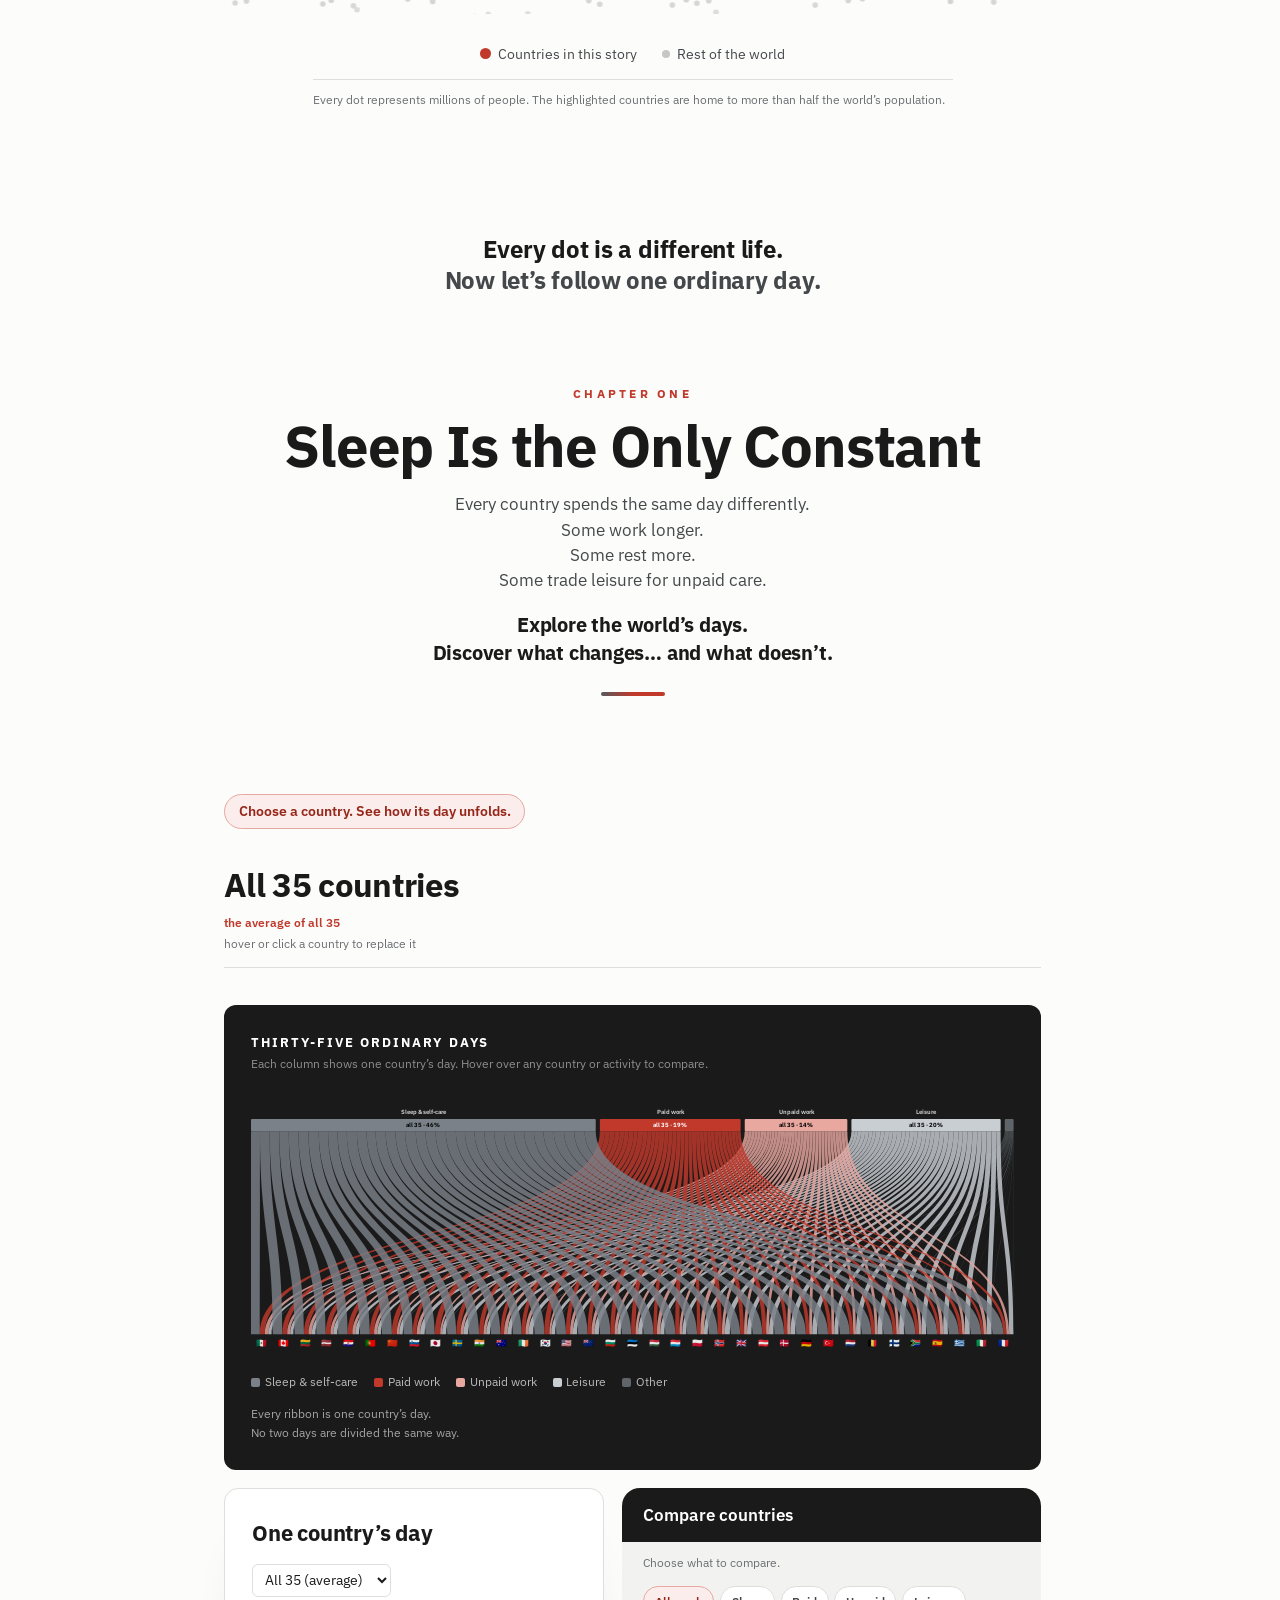
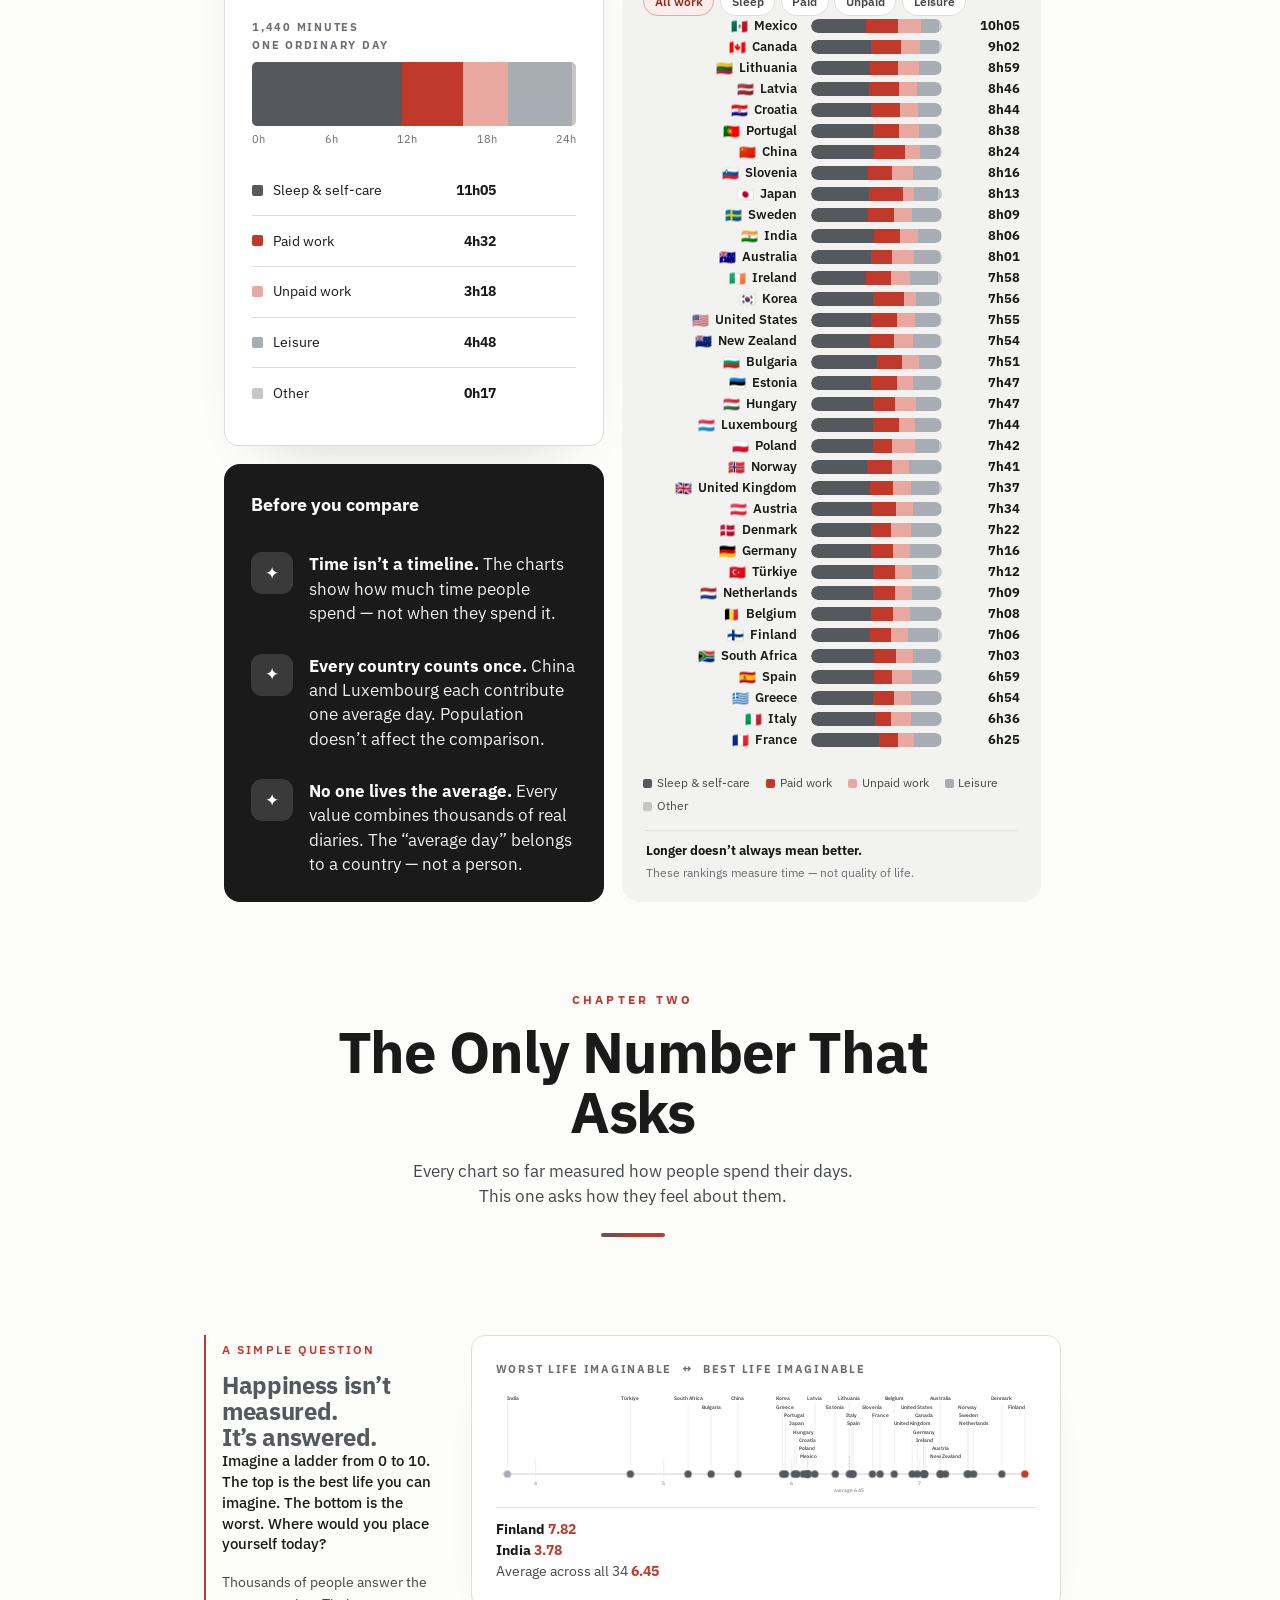
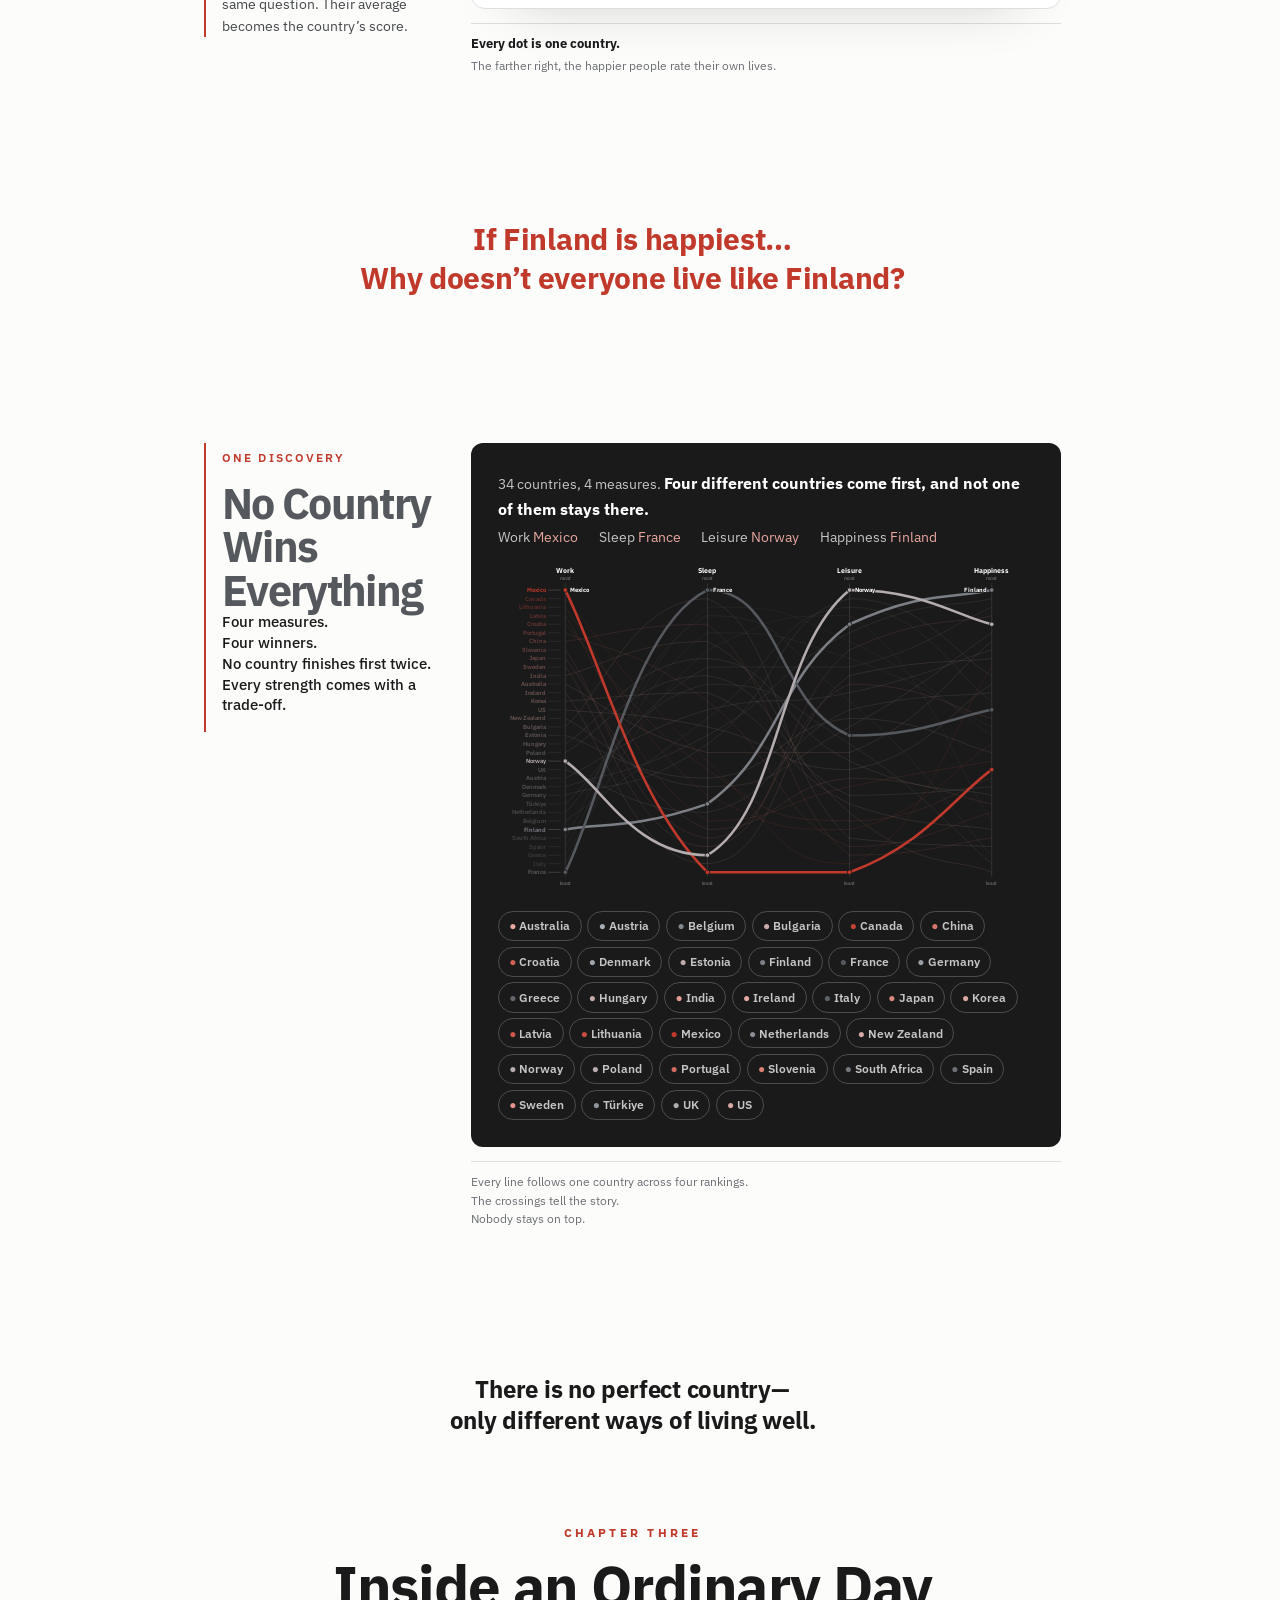
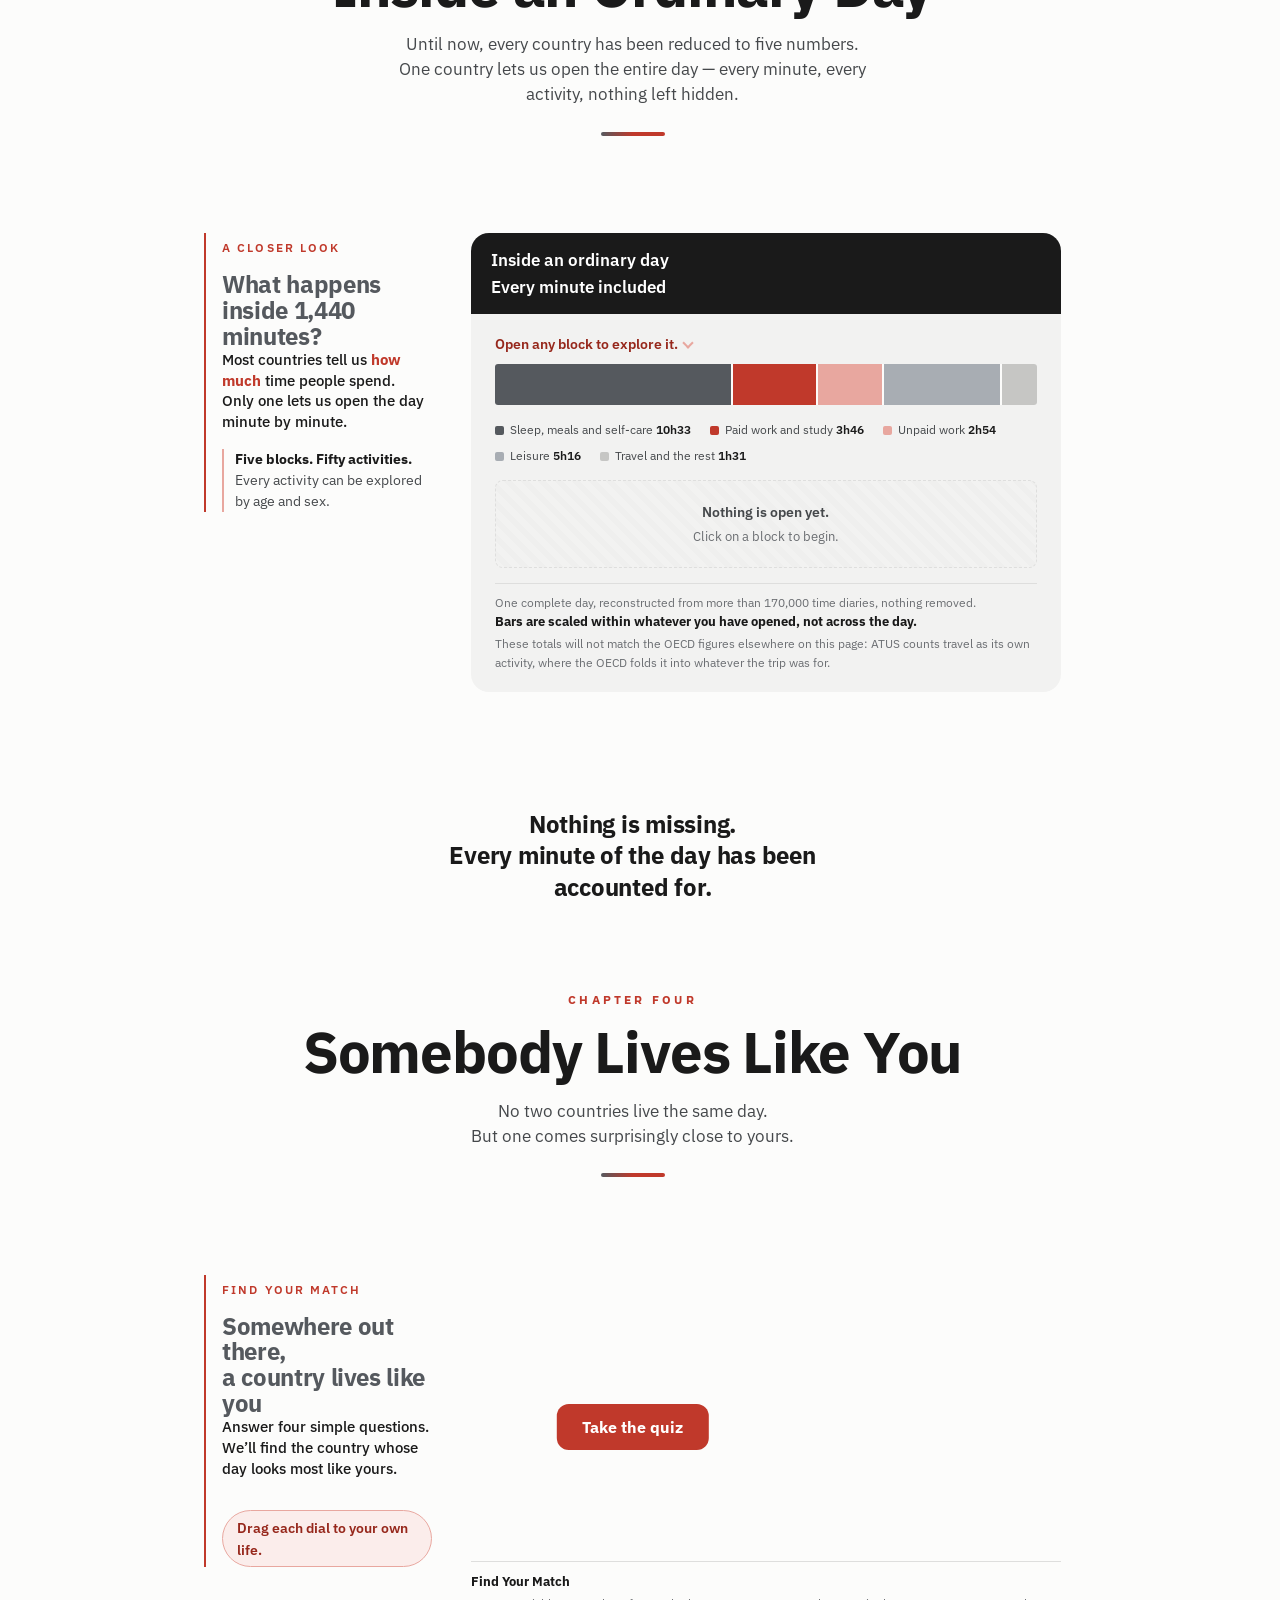
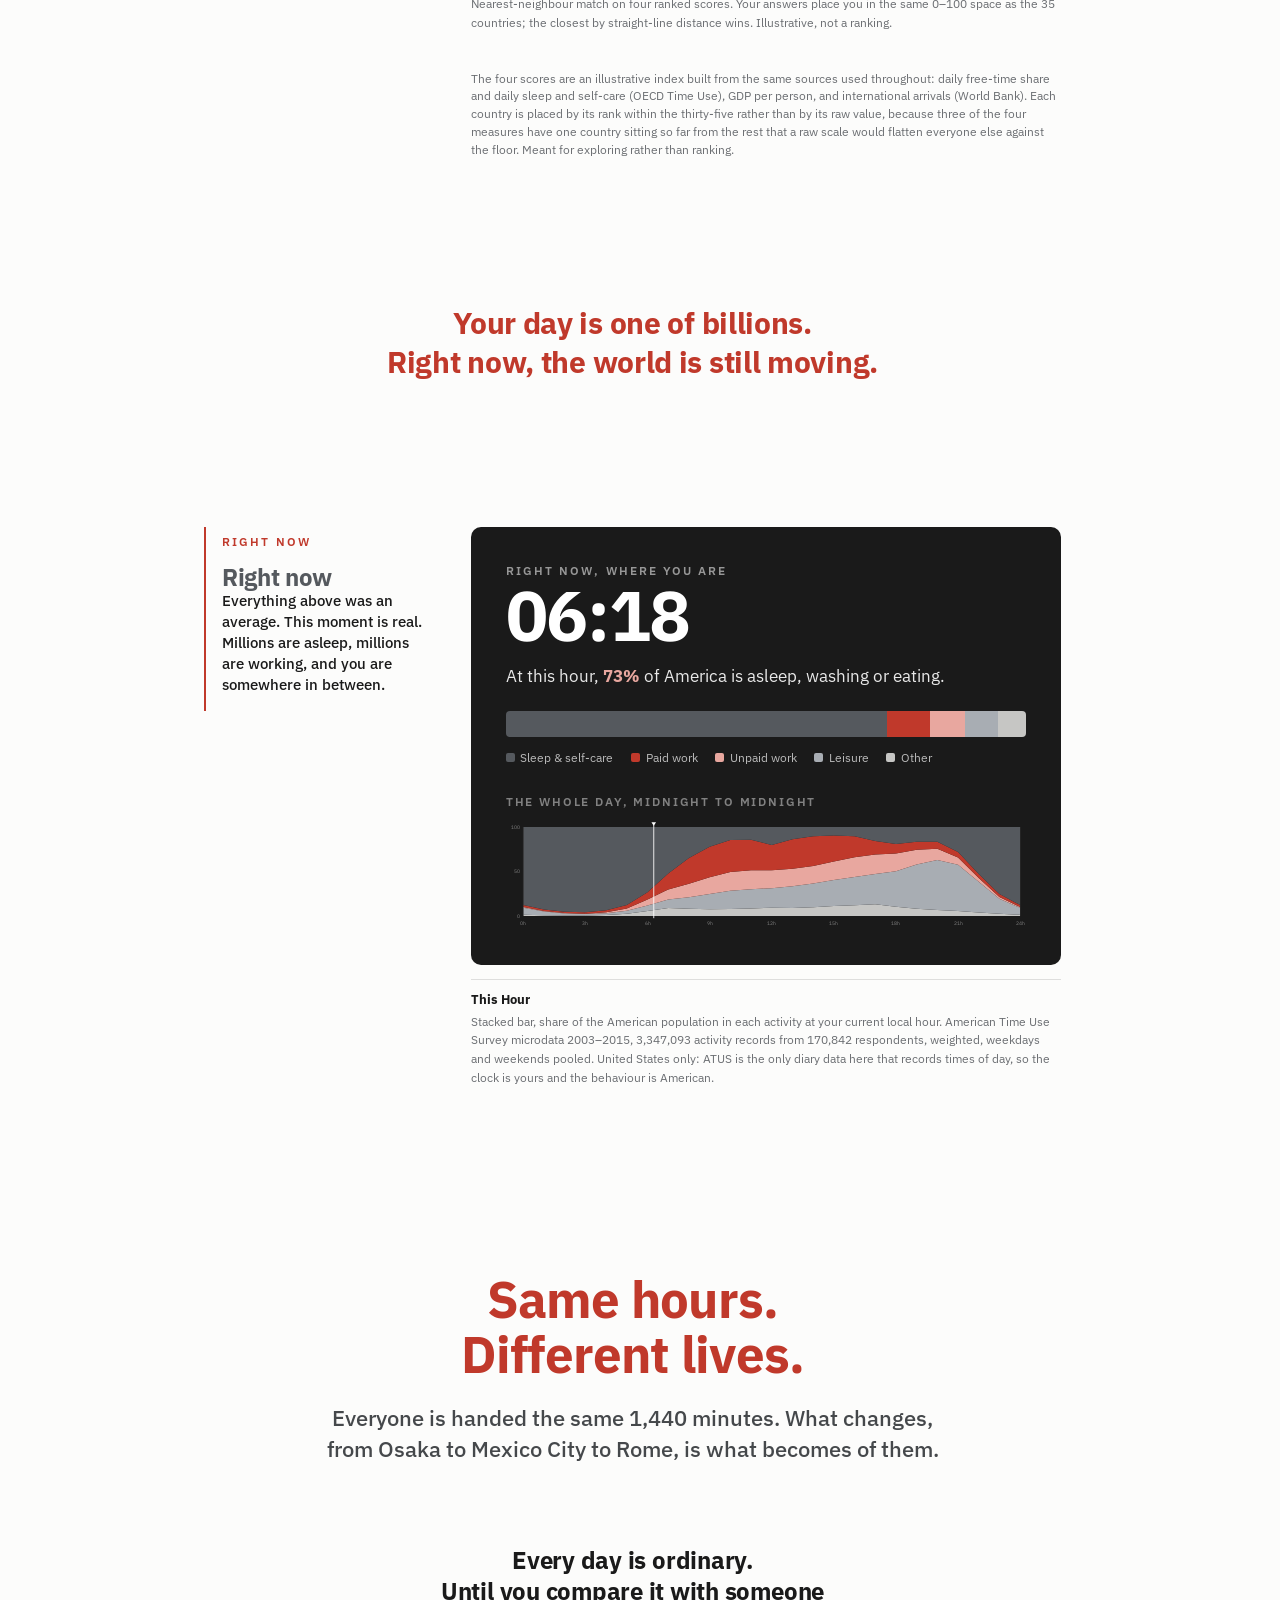
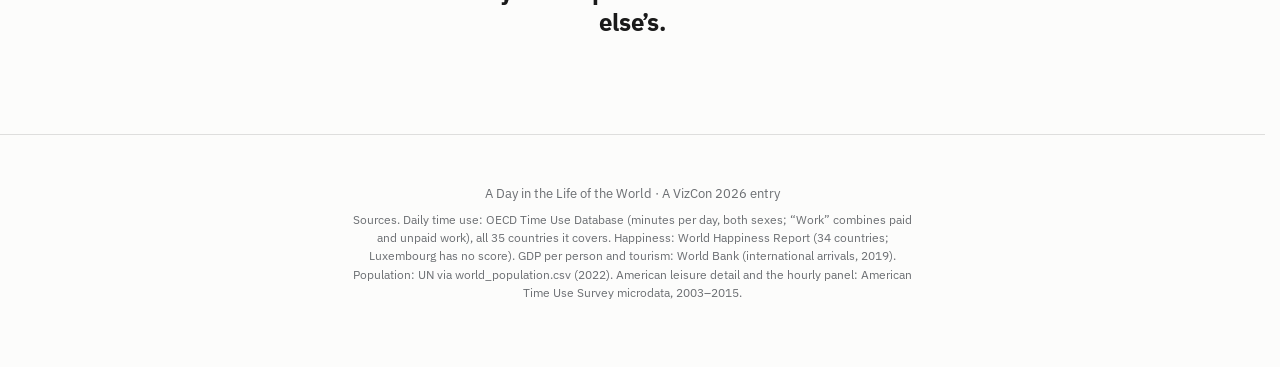
==== commit e62165df: "Make the page accessible on purpose, and write down how it was built Two gaps, both flagged from out" ====
--- a/index.html
+++ b/index.html
@@ -3,11 +3,37 @@
 <head>
     <meta charset="UTF-8">
     <meta name="viewport" content="width=device-width, initial-scale=1.0">
-    <title>A Day in the Life of the World</title>
+    <title>A Day in the Life of the World · How 35 countries spend 1,440 minutes</title>
+    <!-- The description is the sentence a search result or a shared link shows, and it
+         gets one job: say what the data is and how big it is, because "a day in the life"
+         alone could be anything. The og: pair repeats title and description rather than
+         inheriting them — no crawler is required to fall back to <title>. No og:image:
+         there is no static preview image to point at, and a broken one renders worse
+         than none. -->
+    <meta name="description" content="A scrollytelling data story: how 35 countries spend
+        the same 1,440 minutes, built from OECD time-use diaries, the World Happiness
+        Report and 170,842 American Time Use Survey respondents.">
+    <meta name="author" content="A VizCon 2026 entry">
+    <meta property="og:type" content="article">
+    <meta property="og:title" content="A Day in the Life of the World">
+    <meta property="og:description" content="Eight billion people. One planet.
+        1,440 shared minutes. How 35 countries spend the same day.">
     <link rel="stylesheet" href="css/style.css">
 </head>
 <body>
     <div class="top-banner" aria-hidden="true"><span></span><span></span><span></span><span></span><span></span></div>
+
+    <!-- Every chart on this page is drawn by script into an empty container, so with
+         JavaScript off the prose all reads and twenty chart areas are simply blank.
+         Saying so is better than leaving a reader to wonder whether the page is broken
+         or still loading. Placed first in the body so it is the first thing read, and it
+         costs nothing when script runs: <noscript> renders nothing at all then. -->
+    <noscript>
+        <p class="noscript-note">This story’s charts are drawn in the browser with
+            JavaScript, which is currently turned off — the writing below will read
+            normally, but the charts will be blank. Turning JavaScript on restores
+            them.</p>
+    </noscript>
 
     <!-- Slides in as the cover scrolls away, so the title stays available.
          aria-hidden because the <h1> below already announces the same words. -->
@@ -78,8 +104,19 @@
                     humanity. This story follows them — not because they are the whole world, but
                     because they reveal how an ordinary day is lived across it.</p>
 
-                <!-- the field leads the section: visual first, explanation after -->
-                <div class="df-stage"><canvas id="df-canvas"></canvas></div>
+                <!-- the field leads the section: visual first, explanation after.
+
+                     role="img" with a label, because a bare <canvas> is announced as
+                     nothing at all: the dots carry the one idea that these 35 countries
+                     are over half of humanity, and a screen reader had no way to reach
+                     it. The figure is in the label rather than only in the caption below,
+                     so the chart states its own point the way a sighted reader gets it
+                     from the shape. The drifting dots themselves are decoration and are
+                     not described — the count is what matters. -->
+                <div class="df-stage"><canvas id="df-canvas" role="img"
+                        aria-label="Every dot is millions of people. The highlighted dots
+                            are the 35 countries in this story, together more than half
+                            the world's population."></canvas></div>
 
                 <div class="df-legend">
                     <span class="df-key"><i class="on"></i>Countries in this story</span>
--- a/css/style.css
+++ b/css/style.css
@@ -37,7 +37,14 @@
        different things, and a later palette may well pull them apart. */
     --ink:        #1A1A1A;
     --ink-soft:   #45484B;
-    --ink-faint:  #83868A;
+    /* Was #83868A, which measured 3.56:1 against --paper — under the 4.5:1 WCAG AA
+       needs for body text, and this token carries 26 usages including captions, axis
+       ticks, source notes and the drill-down's percentages. Those are small type, so
+       it was the palest ink in the file at nearly the smallest size, which is the
+       worst pairing available. #6B6E72 measures 4.99:1 on --paper and 4.57:1 on the
+       darker --card, so it passes on both surfaces it actually appears on, and it is
+       still clearly the quietest grey of the three. */
+    --ink-faint:  #6B6E72;
     /* tints of the accent, for the one instruction pill and its text */
     /* The same colours as component triples. A token holding "#1A1A1A" cannot be
        given an alpha, and rgba() literals are how the old navy and the old copper
@@ -94,6 +101,20 @@
 
 * { margin: 0; padding: 0; box-sizing: border-box; }
 
+/* One ring for everything that takes focus, declared before the components so any of
+   them can override it with a shape that suits them (several do — the day-bar segments,
+   the drill-down rows and tabs, the glance pills). The point is the floor: this page has
+   grown a lot of interactive parts, and without a default a control added later is
+   keyboard-invisible until somebody remembers to style it. :focus-visible rather than
+   :focus so a mouse press does not leave a ring behind on a button that was clicked.
+
+   currentColor, so the ring works on the dark panels as well as on paper without a
+   second rule: it takes the colour of whatever type is already legible there. */
+:focus-visible {
+    outline: 2px solid currentColor;
+    outline-offset: 2px;
+}
+
 body {
     background: var(--paper);
     color: var(--ink);
@@ -111,6 +132,24 @@
 .top-banner span:nth-child(3) { background: var(--support-pale); }
 .top-banner span:nth-child(4) { background: var(--accent-pale); }
 .top-banner span:nth-child(5) { background: var(--accent); }
+
+/* The no-JS note. Styled like a notice rather than like body copy, because it is not
+   part of the story: it is the page explaining its own missing pieces. Only ever seen
+   when scripting is off, so it can afford to be plain — the accent bar on the left is
+   the whole treatment. --ink, not --ink-faint: this is the one paragraph on the page
+   that must not be quiet. */
+.noscript-note {
+    /* min() rather than max-width, so the note keeps a gutter on a phone instead of
+       running edge to edge the way max-width alone would let it. */
+    width: min(46rem, calc(100% - 2.5rem));
+    margin: 1.5rem auto 0;
+    padding: 0.85rem 1.1rem;
+    border-left: 3px solid var(--accent);
+    background: var(--card);
+    color: var(--ink);
+    font-size: 0.95rem;
+    line-height: 1.55;
+}
 
 /* ─── COVER: title overlaid on a 24-hour clock, night sky ─── */
 /* Short of a full viewport on purpose: the opener below should be partly
@@ -1508,11 +1547,17 @@
         border-color: var(--accent-pale);
         box-shadow: 0 30px 60px -30px rgb(var(--accent-rgb) / 0.55);
     }
+    /* Scale ONLY. Every frame used to carry a translateY(-50%), left over from when
+       the panel was centred by a transform against `top: 50%`. The panel is
+       positioned by `top` alone now, so that term was no longer cancelling anything
+       out — it MOVED the rail half its own height upward for the duration of the
+       animation and dropped it back at 100%, which is the flicker: a jump up and a
+       snap back on every badge earned. The taller the rail, the bigger the jump. */
     @keyframes rail-pop {
-        0%   { transform: translateY(-50%) scale(1); }
-        35%  { transform: translateY(-50%) scale(1.045); }
-        70%  { transform: translateY(-50%) scale(0.99); }
-        100% { transform: translateY(-50%) scale(1); }
+        0%   { transform: scale(1); }
+        35%  { transform: scale(1.045); }
+        70%  { transform: scale(0.99); }
+        100% { transform: scale(1); }
     }
 }
 
@@ -2089,7 +2134,22 @@
     width: 100%; height: 8px; border-radius: 999px; cursor: pointer;
     /* filled portion (copper) up to --fill, groove after */
     background: linear-gradient(90deg, var(--accent) 0 var(--fill, 50%), var(--line) var(--fill, 50%) 100%);
+    /* `outline: none` stood here unconditionally, which left the four dials — the only
+       real input on the page — with no visible focus at all: a keyboard reader could
+       tab into the quiz and not know which dial they were about to move. The outline is
+       suppressed only for the mouse now, and :focus-visible puts a ring on the thumb
+       below, where the eye already is. */
     outline: none;
+}
+/* The ring goes on the THUMB, not the 8px track: the thumb is what moves and what the
+   arrow keys act on, so that is where a keyboard reader looks. Vendor-prefixed
+   selectors cannot be combined in one rule — a browser that does not know one of them
+   discards the whole block — so the two are written out separately. */
+.dna-slider input[type="range"]:focus-visible::-webkit-slider-thumb {
+    box-shadow: 0 0 0 3px var(--paper), 0 0 0 6px var(--accent);
+}
+.dna-slider input[type="range"]:focus-visible::-moz-range-thumb {
+    box-shadow: 0 0 0 3px var(--paper), 0 0 0 6px var(--accent);
 }
 .dna-slider input[type="range"]::-webkit-slider-thumb {
     -webkit-appearance: none; appearance: none;
@@ -2126,6 +2186,12 @@
 }
 .dna-next { margin-left: auto; }
 .dna-go:hover { transform: translateY(-1px); filter: brightness(1.06); }
+/* The one control the global currentColor ring gets wrong. This button is white type on
+   accent red, and the ring sits 2px OUTSIDE the button — on paper — so currentColor
+   painted it white on near-white: 1.03:1, i.e. no ring at all on the quiz's primary
+   action. --ink-deep measures 17:1 there and reads as a deliberate outline next to the
+   red rather than a second border on it. */
+.dna-go:focus-visible { outline-color: var(--ink-deep); }
 
 .dna-result {
     text-align: center;
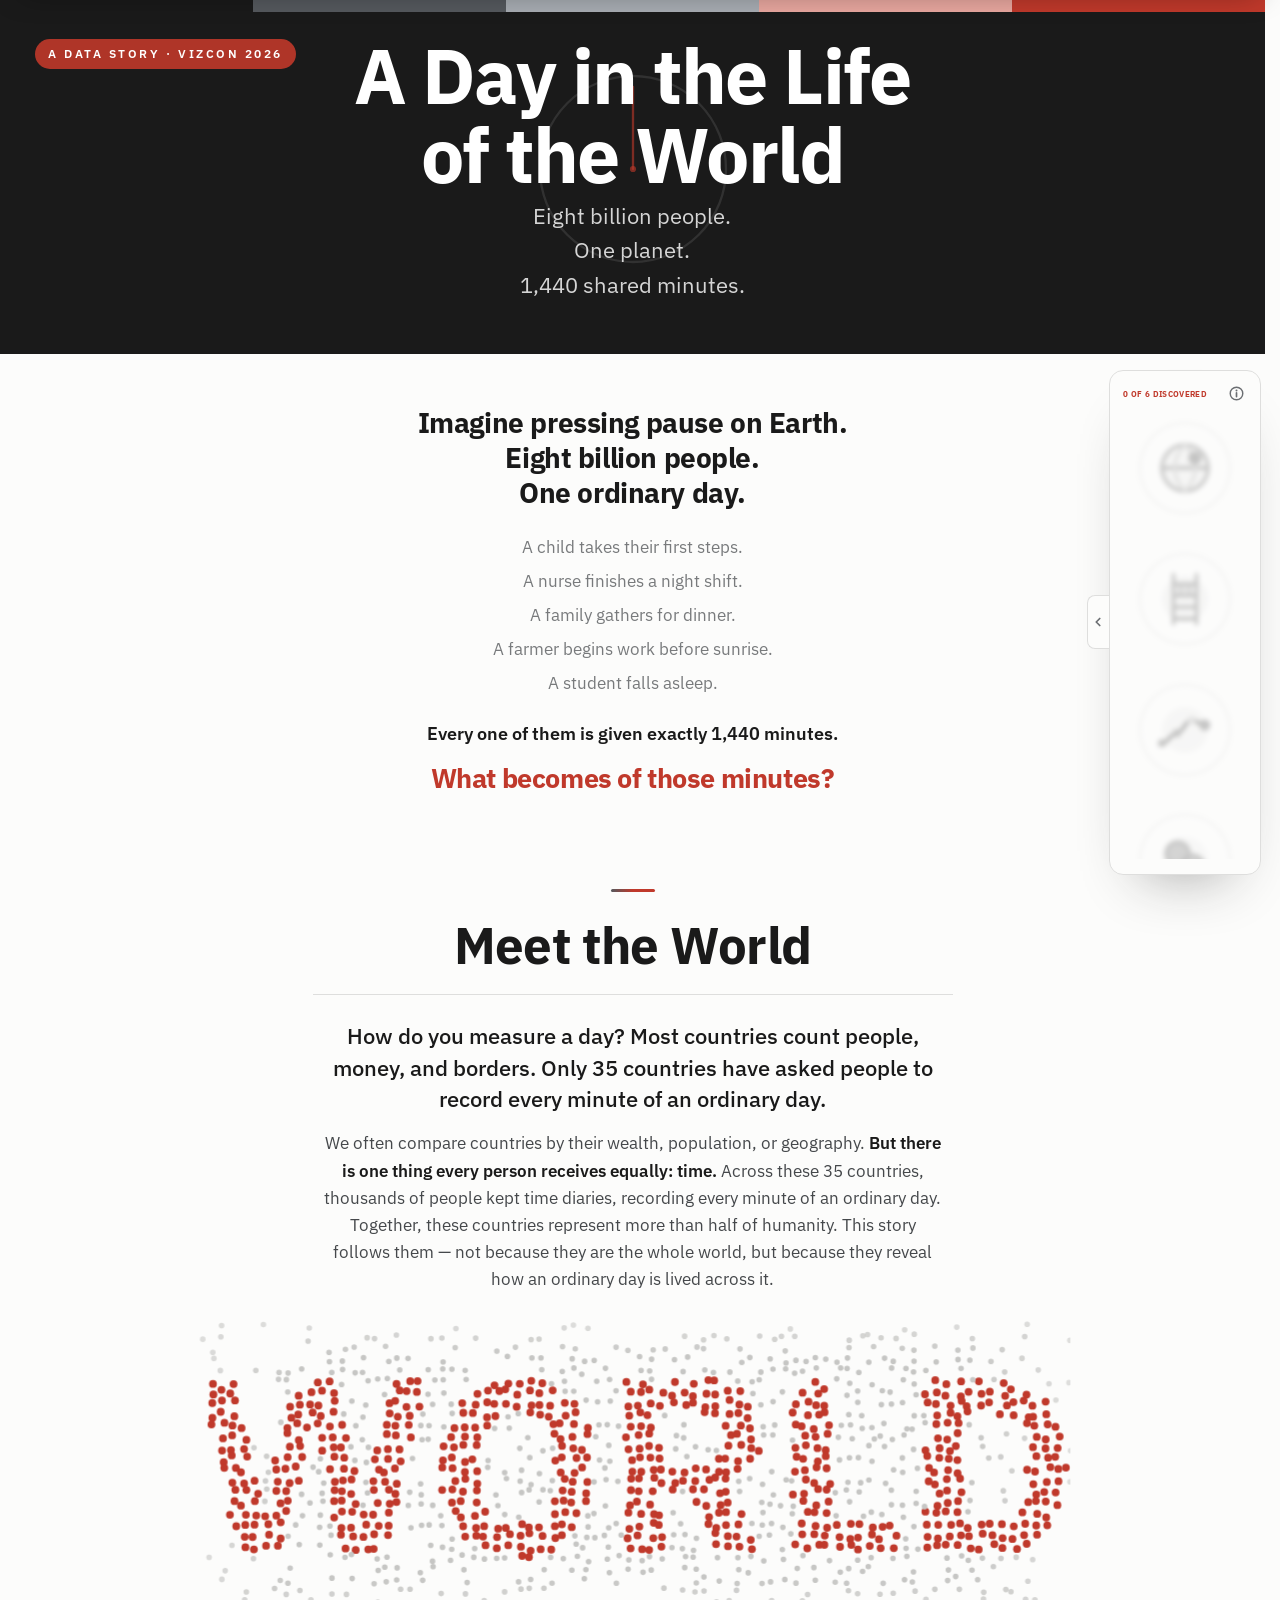
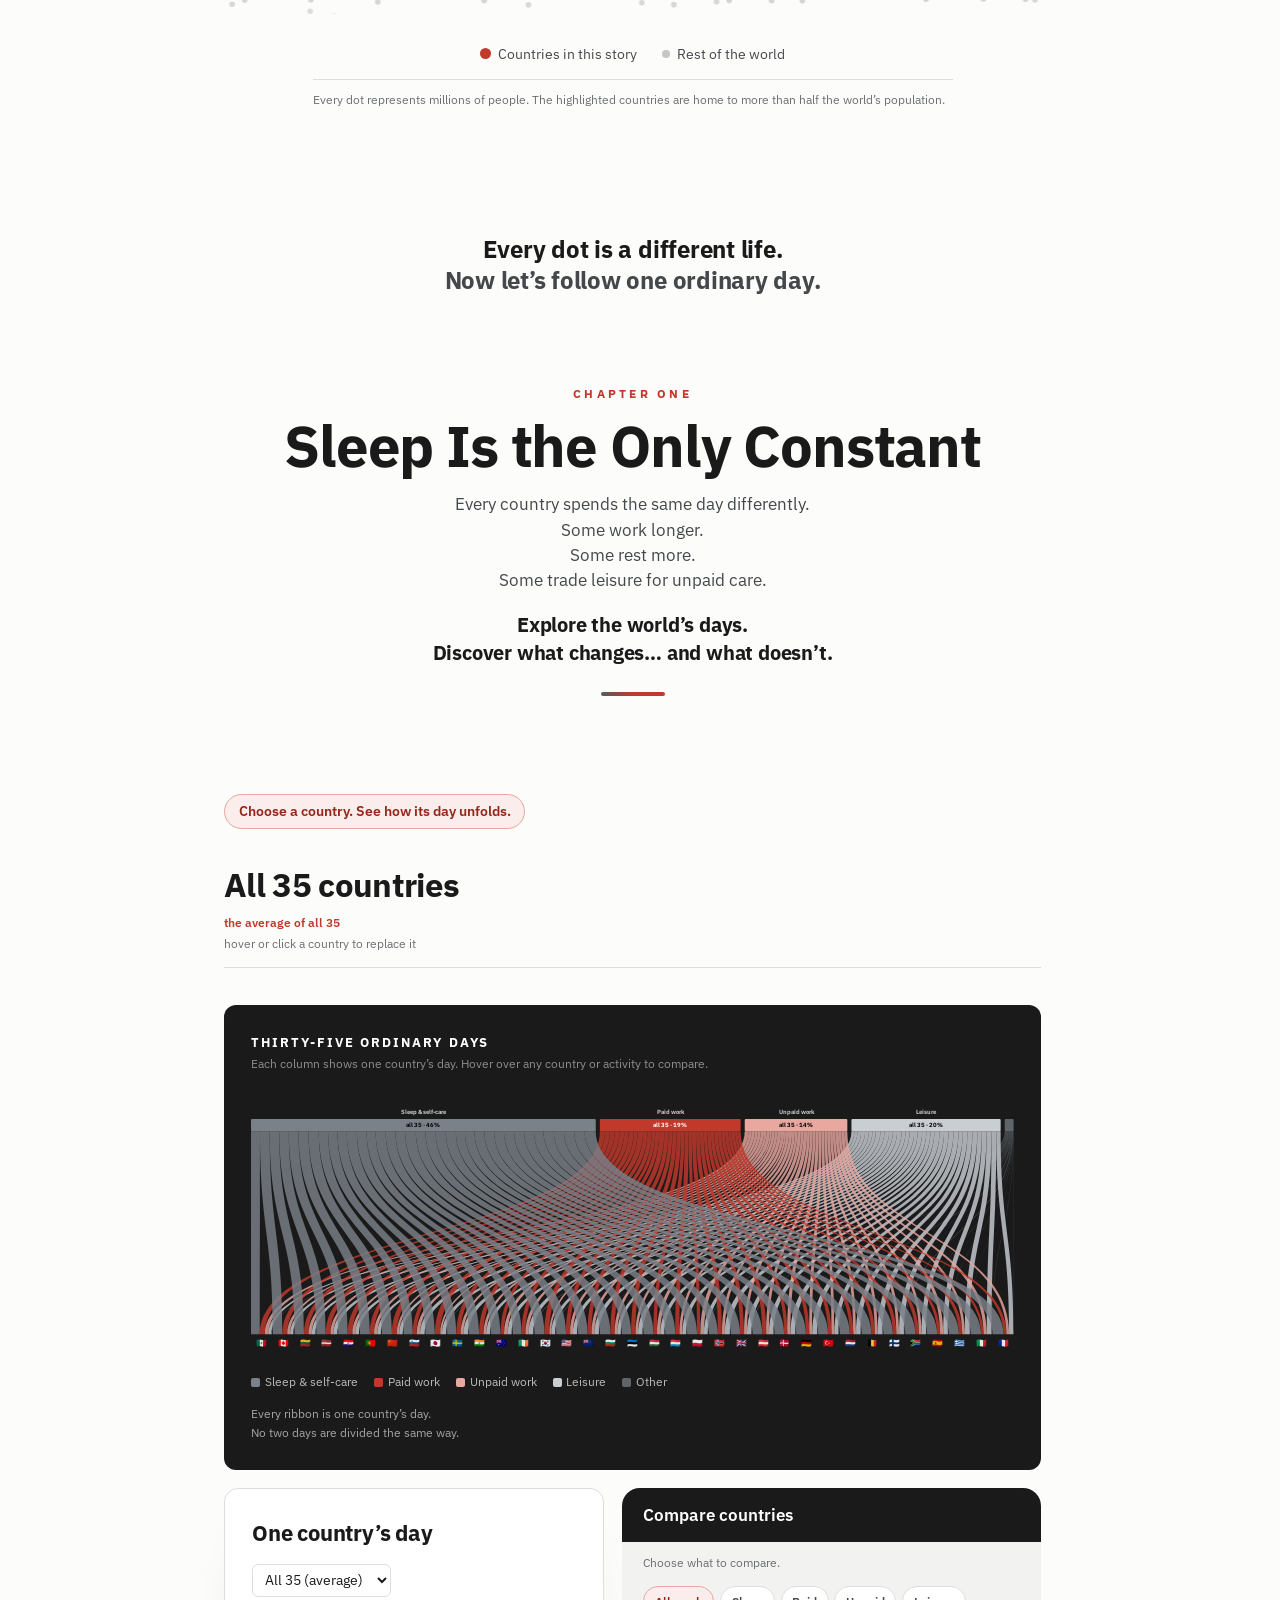
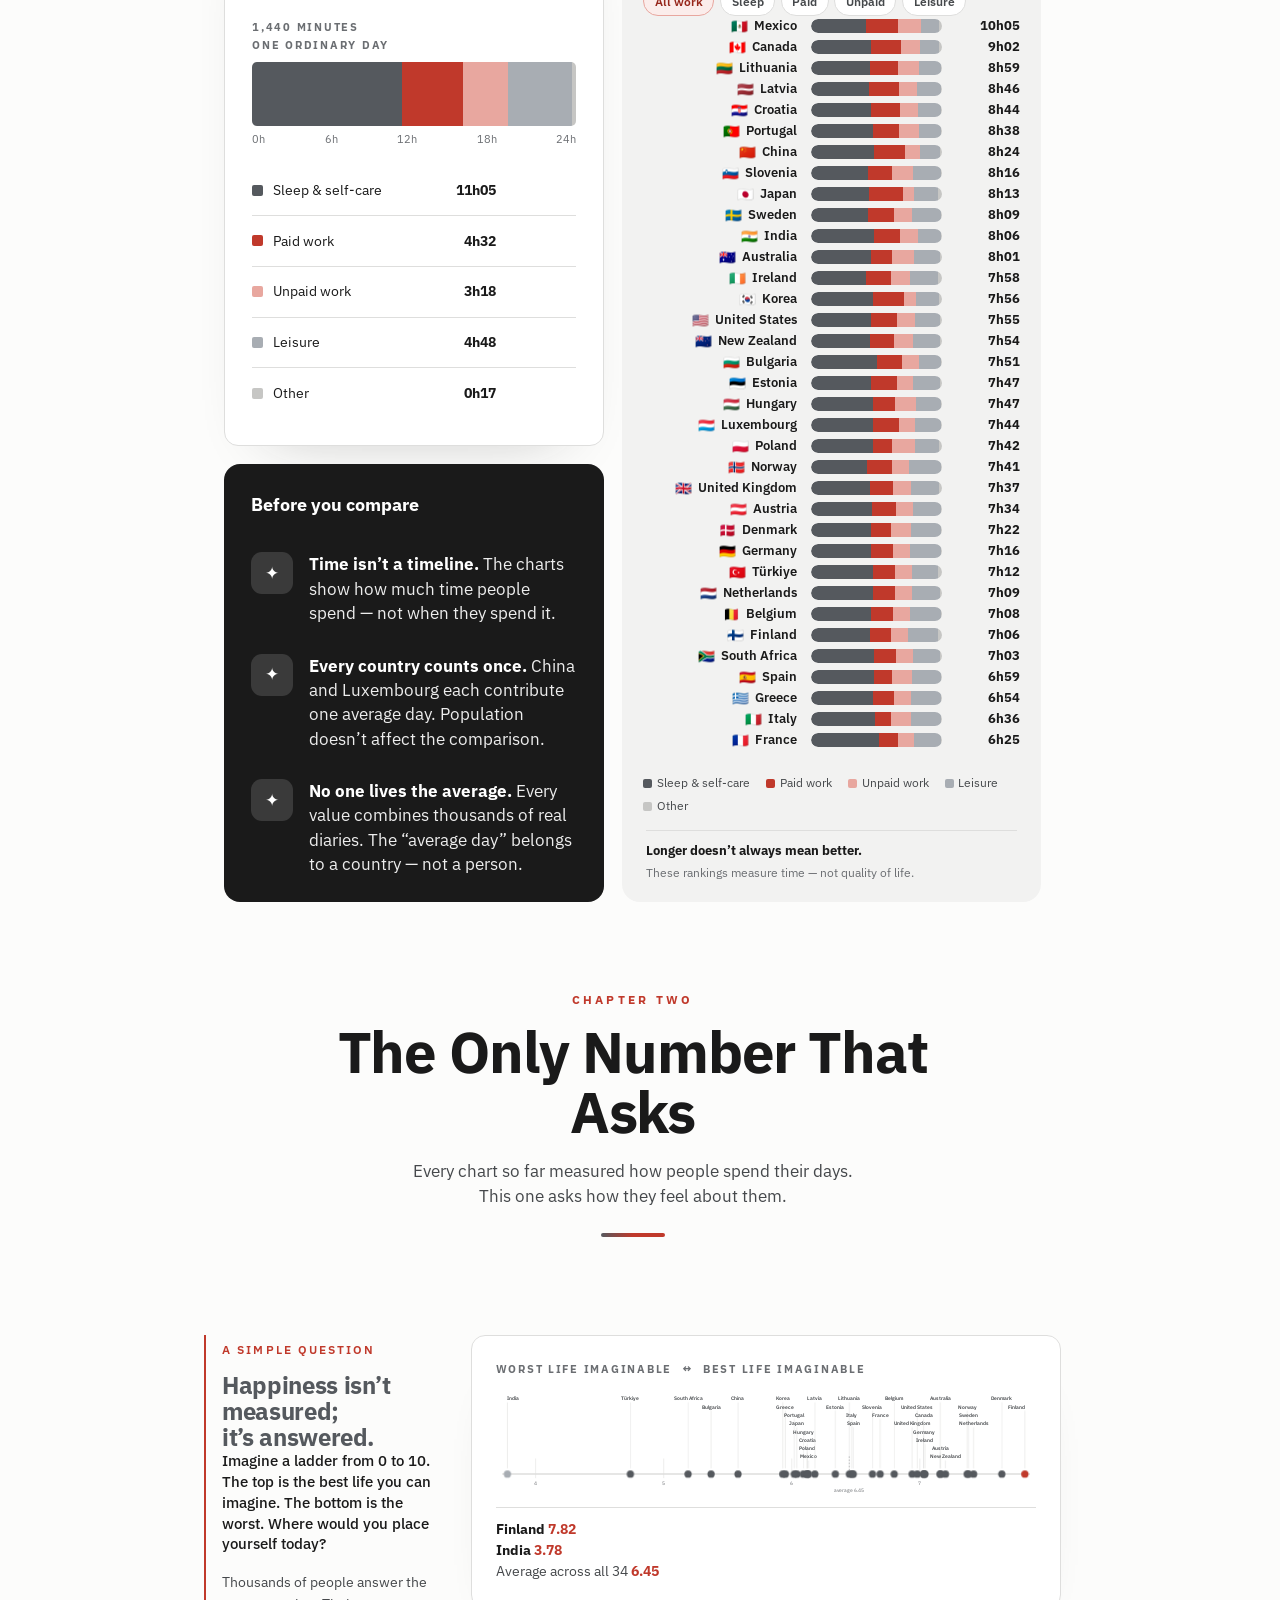
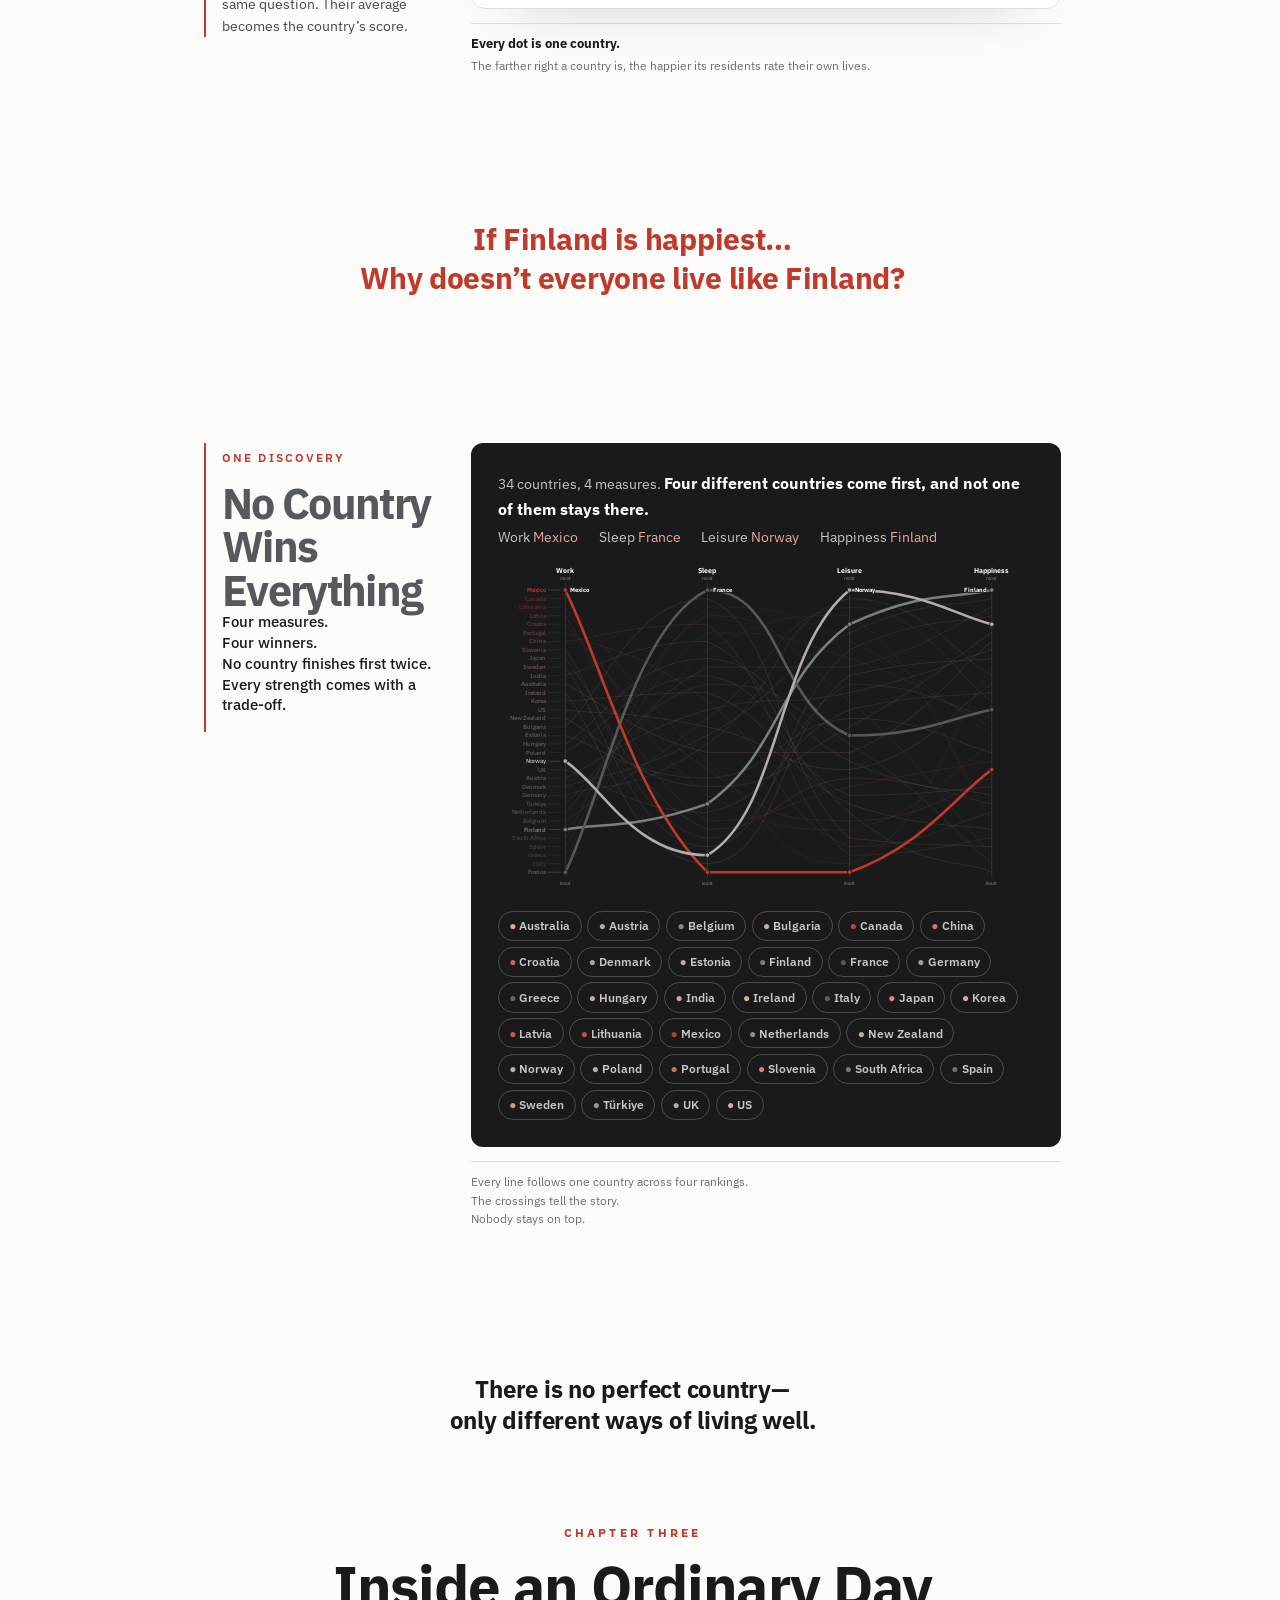
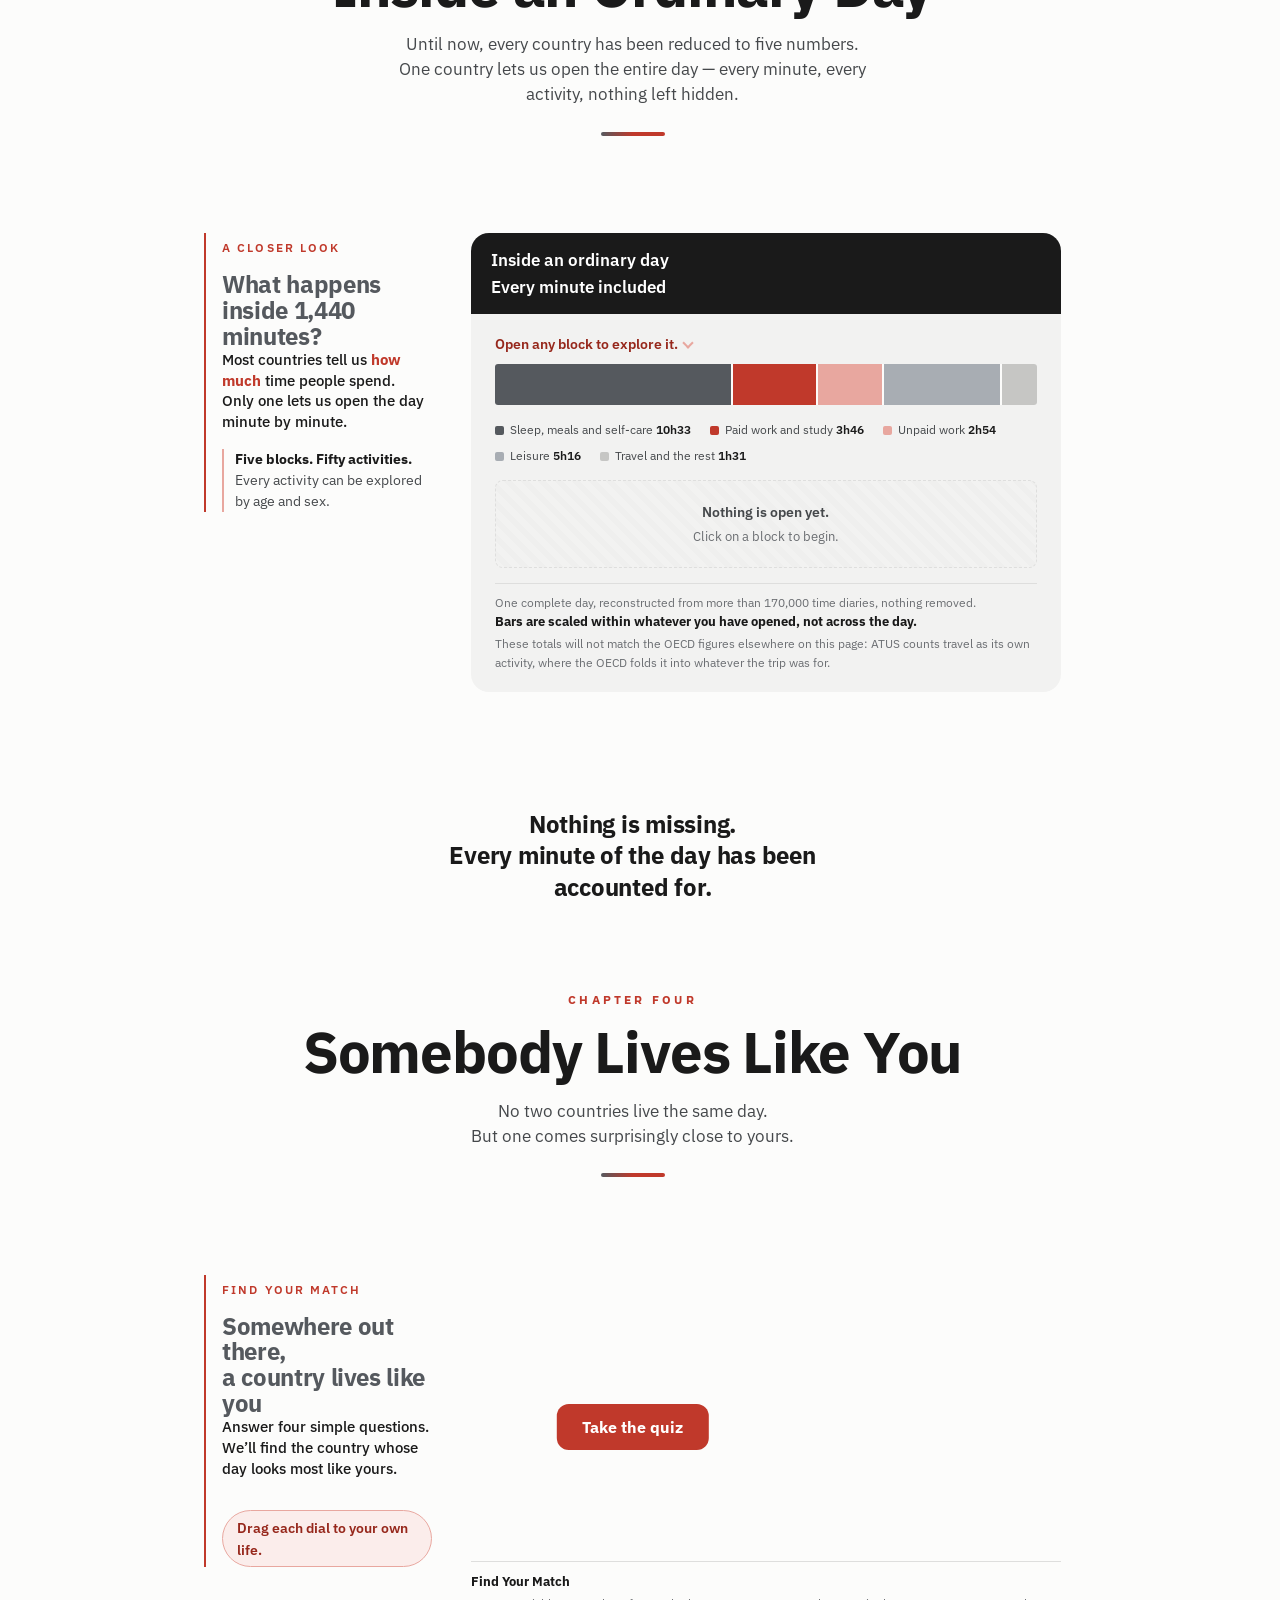
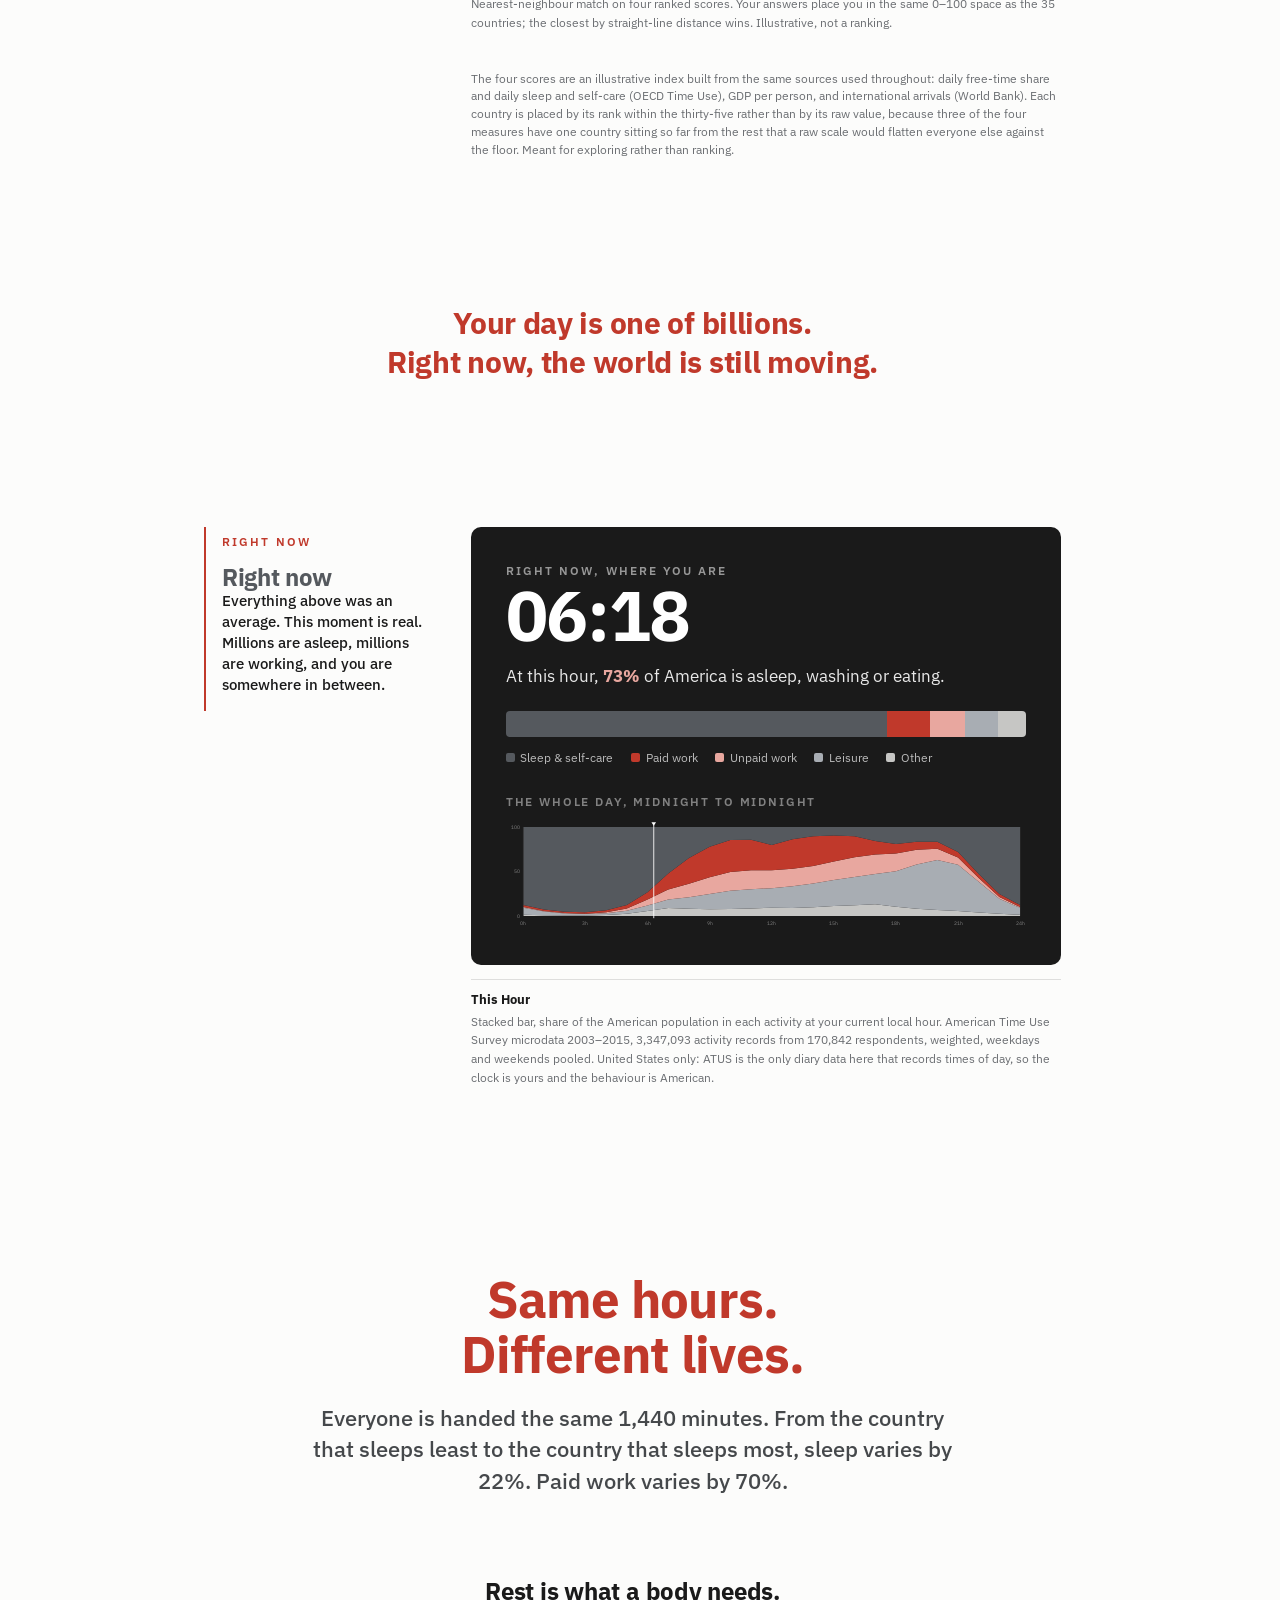
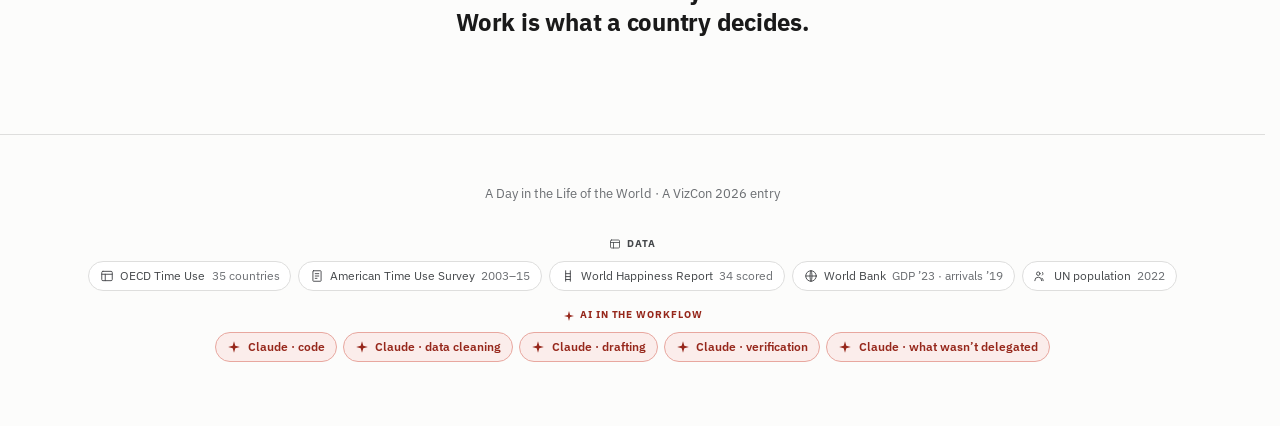
==== commit 4be72762: "Answer the AI credits in place, and end the story on a conclusion FOOTER CREDITS: TWO ROWS THAT LOOK" ====
--- a/index.html
+++ b/index.html
@@ -369,7 +369,7 @@
         <section class="section notes reveal" id="sec-happy">
             <div class="txt">
                 <span class="sec-num">A simple question</span>
-                <h2 class="sec-title">Happiness isn&rsquo;t measured.<br>It&rsquo;s answered.</h2>
+                <h2 class="sec-title">Happiness isn&rsquo;t measured;<br>it&rsquo;s answered.</h2>
                 <hr class="rule">
                 <!-- Flowed, not hard-broken, and that is measured rather than preferred: this
                      sticky column is 228px wide at desktop, while these sentences need 206, 268,
@@ -710,26 +710,176 @@
             <!-- One paragraph, not two. The .lead and the .body said the same thing twice
                  — both opened on everyone being handed the same 1,440 minutes, and the
                  second then listed five nouns and closed on a question the page has spent
-                 four chapters refusing to answer for the reader. -->
-            <p class="lead">Everyone is handed the same 1,440 minutes. What changes, from Osaka to
-                Mexico City to Rome, is what becomes of them.</p>
+                 four chapters refusing to answer for the reader.
+
+                 The two figures are the whole of Chapter One restated in one line, and they
+                 are hard-coded because this is the closing and nothing here is live. Both
+                 re-derived from data/adl-data.js: the spread is taken over the MEAN, which
+                 is the definition that gives 22% and 70% (146m over a 665m mean for sleep
+                 and self-care, 191m over a 272m mean for paid work). Over the low end
+                 instead they would read 24% and 108% — a real difference, so if these ever
+                 need rechecking, check them the same way.
+
+                 "sleep", though the OECD category it comes from is sleep AND self-care pooled,
+                 and the day bar upstairs labels it that way. The plain word is kept here
+                 because this is the closing and the sentence is already carrying two figures;
+                 the honest label is one panel-scroll away, on the chart the figure comes from.
+                 Worth knowing if this line is ever quoted on its own.
+
+                 The paragraph stops at the figures. Its conclusion is the .closing-last below,
+                 not a third sentence here — the finding and what the finding means want
+                 different sizes of type, and putting both in the .lead buried the second one.
+
+                 Neither line states a multiplier, on purpose. 70/22 reads as "3.2× as much",
+                 and in shares that is right, but in MINUTES the two spreads are 146m and 191m
+                 — only 1.3× apart. The 3.2 is a proportional effect of sleep's mean being 665m
+                 against work's 272m. Any phrasing built on "three times as much" would be true
+                 of one measure and false of the other.
+
+                 Note for the next edit: README.md and PLAN.md both say 3.6×, which is the
+                 ratio of coefficients of variation (16.8/4.7) rather than of range-over-mean
+                 (70.3/21.9 = 3.2). Both are correct for what they measure; they just are not
+                 the same statistic, and the two documents should not be read as disagreeing. -->
+
+            <p class="lead">Everyone is handed the same 1,440 minutes. From the country that sleeps
+                least to the country that sleeps most, sleep varies by 22%. Paid work varies by
+                70%.</p>
             <!-- The last line, and it closes the loop: the opening asked "What becomes of
-                 those minutes?", and this is the answer, given only after the reader has
-                 seen someone else's day. -->
-            <p class="closing-last">Every day is ordinary.<br>Until you compare it with someone
-                else&rsquo;s.</p>
+                 those minutes?", and this is the answer, given only after the reader has seen
+                 someone else's day — rest is the part that was never really theirs to set,
+                 work is the part that was.
+
+                 It replaces "Every day is ordinary. / Until you compare it with someone
+                 else's.", which closed on the ACT of comparing rather than on what the
+                 comparison found. Four chapters of comparison earn a conclusion here, not an
+                 invitation to do the thing the reader has just finished doing.
+
+                 Two sentences, deliberately parallel and deliberately short: this is set in
+                 the page's largest closing type, and the symmetry is doing the work that the
+                 figures above cannot do on their own. -->
+            <p class="closing-last">Rest is what a body needs.<br>Work is what a country
+                decides.</p>
         </section>
     </main>
 
     <footer class="site-footer">
         <p>A Day in the Life of the World · A VizCon 2026 entry</p>
-        <p class="src">Sources. Daily time use: OECD Time Use Database (minutes per day, both sexes;
-            “Work” combines paid and unpaid work), all 35 countries it covers. Happiness: World
-            Happiness Report (34 countries; Luxembourg has no score). GDP per person and tourism:
-            World Bank (international arrivals, 2019). Population: UN via world_population.csv (2022).
-            American leisure detail and the hourly panel: American Time Use Survey microdata,
-            2003–2015.</p>
+
+        <!-- Two rows: where the numbers came from, and where the AI was used. A third
+             row for the toolchain was drawn and cut — nobody reads a page to learn it
+             was written in HTML, and listing the obvious next to the two rows that
+             carry a claim made both look like decoration.
+
+             This replaces the prose "Sources." paragraph that used to sit below. That
+             note and these pills said the same five names twice, and the note's caveats
+             (which years, how many countries, what "work" counts as) are carried in the
+             pill labels themselves and in full in data/SOURCES.md — which is where a
+             reader who wants a column definition is actually going.
+
+             Only the AI row is clickable. The two rows look alike but are not doing the
+             same job: the data row is a citation, and a citation is read, not operated —
+             its publisher and vintage are the whole answer, and the column definitions
+             behind them belong in data/SOURCES.md rather than in a footer. The AI row is
+             a claim about how the thing was made, and "Claude · drafting" on its own says
+             almost nothing; that one has to be openable to be worth putting on the page.
+             So the data pills are plain <span>s with no cursor, no hover and no tab stop —
+             nothing offers an interaction that isn't there — and the five AI pills are
+             <button>s carrying their own answer in data-note.
+
+             Those answers open in place rather than navigating away. A footer link that
+             throws the reader into another document mid-sentence costs them the story to
+             satisfy a passing curiosity, and these are passing curiosities, one line each.
+             The honest destination is a .md file, which on file:// shows as raw text or
+             offers to download. Answering here is kinder and more truthful, and each note
+             still names the longer document at the end, so the full version is a sentence
+             away rather than the only way in.
+
+             They are <button>s, not links: they change this page rather than going
+             anywhere, which is what a button means.
+
+             Every icon is aria-hidden and every pill carries its own text, so a screen
+             reader hears each name once. Real <ul>s under real <h3>s, so this arrives as
+             two named groups rather than ten loose items. -->
+        <div class="credits">
+            <div class="cr-row">
+                <h3><svg class="cr-ico" aria-hidden="true"><use href="#i-data"/></svg>Data</h3>
+                <ul>
+                    <!-- The qualifier on each pill is the caveat the deleted prose note
+                         carried: the coverage, or the vintage. It is the whole of what this
+                         row has to say, which is why these are spans and not controls —
+                         each was briefly a button opening a longer note, and the notes only
+                         restated the label with a column definition attached. Checked
+                         against the files: 35 days and 34 ladder scores in adl-data.js, GDP
+                         against the World Bank's 2023 column and arrivals against its 2019
+                         one, 170,842 diaries per day-us.js. -->
+                    <li><span><svg class="cr-ico" aria-hidden="true"><use href="#i-data"/></svg>OECD Time Use <span class="cr-q">35 countries</span></span></li>
+                    <li><span><svg class="cr-ico" aria-hidden="true"><use href="#i-diary"/></svg>American Time Use Survey <span class="cr-q">2003&ndash;15</span></span></li>
+                    <li><span><svg class="cr-ico" aria-hidden="true"><use href="#i-ladder"/></svg>World Happiness Report <span class="cr-q">34 scored</span></span></li>
+                    <li><span><svg class="cr-ico" aria-hidden="true"><use href="#i-globe"/></svg>World Bank <span class="cr-q">GDP &rsquo;23 &middot; arrivals &rsquo;19</span></span></li>
+                    <li><span><svg class="cr-ico" aria-hidden="true"><use href="#i-people"/></svg>UN population <span class="cr-q">2022</span></span></li>
+                </ul>
+            </div>
+            <div class="cr-row cr-ai">
+                <h3><svg class="cr-ico" aria-hidden="true"><use href="#i-ai"/></svg>AI in the workflow</h3>
+                <ul>
+                    <!-- One line per kind of work, each ending at the document that holds
+                         the long version. Specific on purpose: a vague "AI was used" tells
+                         a judge nothing, and the last pill is the one that says what it
+                         did not do. These notes are condensed from the README's own
+                         disclosure rather than written fresh, so the two cannot disagree. -->
+                    <li><button type="button" data-note="Claude wrote most of the code. Every line was reviewed."><svg class="cr-ico" aria-hidden="true"><use href="#i-ai"/></svg>Claude · code</button></li>
+                    <li><button type="button" data-note="431 activity codes rolled up to 44 groups. Nothing dropped."><svg class="cr-ico" aria-hidden="true"><use href="#i-ai"/></svg>Claude · data cleaning</button></li>
+                    <li><button type="button" data-note="Claude proposed findings. The ones that failed checking were cut."><svg class="cr-ico" aria-hidden="true"><use href="#i-ai"/></svg>Claude · drafting</button></li>
+                    <li><button type="button" data-note="Every figure re-derived from the data. Contrast measured."><svg class="cr-ico" aria-hidden="true"><use href="#i-ai"/></svg>Claude · verification</button></li>
+                    <li><button type="button" data-note="What the story argues, and what got cut. More rejected than kept."><svg class="cr-ico" aria-hidden="true"><use href="#i-ai"/></svg>Claude · what wasn&rsquo;t delegated</button></li>
+                </ul>
+            </div>
+        </div>
     </footer>
+
+    <!-- The footer's icon set. Inline SVG symbols: no icon font, no sprite file, no
+         request, and nothing to fail to load. Defined once and referenced by <use>, so
+         the same glyph cannot drift between the label and the pills.
+
+         Stroked in currentColor, so each icon takes the colour of the text beside it and
+         needs no rule per row. The whole block is aria-hidden and unfocusable: it renders
+         nothing itself, and every icon that references it sits next to its own label. -->
+    <svg width="0" height="0" style="position: absolute" aria-hidden="true" focusable="false">
+        <defs>
+            <!-- data: a table -->
+            <symbol id="i-data" viewBox="0 0 24 24">
+                <rect x="3" y="4" width="18" height="16" rx="2"/><path d="M3 9h18M9 9v11"/>
+            </symbol>
+            <!-- the diary a time-use survey is actually collected on -->
+            <symbol id="i-diary" viewBox="0 0 24 24">
+                <path d="M6 3h12a1 1 0 0 1 1 1v16a1 1 0 0 1-1 1H6a1 1 0 0 1-1-1V4a1 1 0 0 1 1-1z"/>
+                <path d="M9 8h6M9 12h6M9 16h3"/>
+            </symbol>
+            <!-- happiness: the ladder the question literally asks about -->
+            <symbol id="i-ladder" viewBox="0 0 24 24">
+                <path d="M8 3v18M16 3v18M8 8h8M8 13h8M8 18h8"/>
+            </symbol>
+            <!-- World Bank: a globe -->
+            <symbol id="i-globe" viewBox="0 0 24 24">
+                <circle cx="12" cy="12" r="9"/>
+                <path d="M3 12h18M12 3c2.5 2.6 2.5 15.4 0 18M12 3c-2.5 2.6-2.5 15.4 0 18"/>
+            </symbol>
+            <!-- population: two people -->
+            <symbol id="i-people" viewBox="0 0 24 24">
+                <circle cx="9" cy="8" r="3"/>
+                <path d="M3 20a6 6 0 0 1 12 0M16 5.5a3 3 0 0 1 0 5M17.5 20a5.5 5.5 0 0 0-2-4.3"/>
+            </symbol>
+            <!-- AI: a four-point spark, the same ✦ family as the callout marks, and the
+                 only FILLED icon here. Three stroked drawings were tried at the 14px this
+                 actually renders at: strokes crossing at the centre read as a plus sign,
+                 and both a second small spark and a spark-with-dot collapse into a comma.
+                 At this size fill carries a shape that stroke cannot. -->
+            <symbol id="i-ai" viewBox="0 0 24 24">
+                <path d="M12 2 14.2 9.8 22 12 14.2 14.2 12 22 9.8 14.2 2 12 9.8 9.8Z"
+                      fill="currentColor" stroke="none"/>
+            </symbol>
+        </defs>
+    </svg>
 
     <script src="data/adl-data.js"></script>
     <script src="data/atus-hours.js"></script>
--- a/css/style.css
+++ b/css/style.css
@@ -2037,7 +2037,238 @@
     font-size: 0.82rem;
     border-top: 1px solid var(--line);
 }
-.site-footer .src { margin-top: 0.4rem; font-size: 0.72rem; max-width: 560px; margin-left: auto; margin-right: auto; }
+/* ─── FOOTER CREDITS ────────────────────────────────────────
+   Two labelled rows of pills: where the numbers came from, and where the AI was used.
+   These replaced a prose "Sources." paragraph that named the same five publishers a
+   second time; its .src rule went with it.
+
+   Icons are inline SVG referenced from the sprite at the end of index.html — no icon
+   font, no sprite file, no request. Stroked in currentColor so each one takes the colour
+   of the text beside it and needs no rule per row, and aria-hidden in the markup because
+   the label next to every icon already says the same thing; an icon that repeats its own
+   label is noise to a screen reader. */
+.cr-ico {
+    width: 14px; height: 14px;
+    /* flex: none — otherwise the icon is a flex item inside the pill and shrinks before
+       the text does, so the same glyph is a different size in a long pill and a short. */
+    flex: none;
+    stroke: currentColor; stroke-width: 1.6; fill: none;
+    stroke-linecap: round; stroke-linejoin: round;
+}
+
+/* The content column's own measure, and it is set by the data row's five pills rather
+   than by anything to do with reading length. It started at 720px on the theory that a
+   footnote wants a short line, then 900px because that balanced the row at 3+2 with the
+   AI row unbroken. Both of those accepted a wrapped data row.
+
+   One line per row is the better answer: five publishers reading straight across is
+   legible as a citation in a way that three-then-two is not, and it takes 37px off the
+   footer (195 → 158). What it costs is width. Measured, the five pills come to 1057px
+   including gaps even after the qualifiers were cut to '2003–15' and 'GDP ’23 ·
+   arrivals ’19', so nothing under ~1105px fits them. 1200px is the next measure the page
+   already uses (the .notes grid at the top of this file), which is why it is this and not
+   a number invented for the footer.
+
+   The qualifiers were cut but not gutted. 'GDP ’23 · arrivals 2019' → '2023 · 2019' would
+   have fit at 960px and was rejected: it drops which year belongs to which figure, and
+   two bare years next to two unnamed measures is worse than a wider footer. Same reason
+   'American Time Use Survey' is not 'ATUS' — the publisher's name IS the citation. */
+.credits {
+    max-width: 1200px; margin: 0 auto; padding: 2rem 1.5rem 0;
+    display: grid; gap: 1rem;
+}
+
+/* One row = one label above its pills. A real <h3>, not a bold span, so the footer has an
+   outline; sized down to a small-caps rule so it labels the row without competing with
+   it. */
+.cr-row h3 {
+    font-size: 0.63rem; font-weight: 700; letter-spacing: 0.09em;
+    text-transform: uppercase; color: var(--ink-soft);
+    display: flex; align-items: center; justify-content: center;
+    gap: 0.35rem; margin-bottom: 0.5rem;
+}
+.cr-row h3 .cr-ico { width: 12px; height: 12px; }
+
+.cr-row ul {
+    list-style: none;
+    display: flex; flex-wrap: wrap; justify-content: center; gap: 0.4rem;
+}
+/* The <li> is the pill's shape — border, radius, fill — and carries NO padding. The child
+   inside takes the padding and fills the shell, so on the AI row the whole pill is the
+   click target rather than just the words. Putting the border on the child instead draws a
+   second bordered box inside the first: a pill within a pill. */
+.cr-row li {
+    display: inline-flex;
+    border: 1px solid var(--line); border-radius: 999px;
+    /* --white, not --paper: the pills need to lift off the footer's paper tone, and a
+       pale fill does that without a heavier border. */
+    background: var(--white);
+    font-size: 0.73rem;
+    /* A name that wraps mid-pill stops looking like one thing. Better to wrap the row. */
+    white-space: nowrap;
+}
+/* The two rows share one pill shape, so the inner box is styled for span and button alike
+   and only the AI row's button adds the interactive part. font: inherit and the reset of
+   the UA's button styling, so a button looks like the page rather than a form control. */
+.cr-row li > span,
+.cr-row li > button {
+    display: inline-flex; align-items: center; gap: 0.4rem;
+    padding: 0.32rem 0.68rem;
+    font: inherit; font-size: 1em; text-align: left;
+    color: var(--ink-soft); background: none; border: 0;
+    /* Matches the shell, so a focus ring or a hover fill follows the pill's curve
+       instead of cornering inside it. */
+    border-radius: 999px;
+}
+/* Only the thing that actually does something gets the hand. The data pills are citations:
+   a pointer cursor on them promises a click that leads nowhere. */
+.cr-row li > button { cursor: pointer; }
+
+/* Undecorated at rest on purpose. Five underlines per row in a footer reads as a link
+   farm, and on the AI row the pill shape and the accent already say "this is a thing you
+   can press". Hover and focus are where the affordance is spelled out — and hover fills
+   the shell rather than underlining, so the whole pill responds and stays legible for a
+   reader who cannot pick out an underline.
+
+   Scoped to :has(button), not to .cr-row li: a hover response on a pill that cannot be
+   pressed is the same false promise as the cursor. */
+.cr-row li:has(button):hover { border-color: var(--support-pale); }
+.cr-row li button:hover { color: var(--ink); background: var(--card); }
+/* The ring goes on the button, which is what takes focus, and needs no offset: the button
+   fills its shell, so an inset ring traces the pill exactly. currentColor would put an
+   ink-soft ring on the card tone; --ink-deep measures 15.9:1 there. */
+.cr-row li button:focus-visible { outline: 2px solid var(--ink-deep); outline-offset: -1px; }
+
+/* The open pill, held in the hover treatment while its note is showing. Without this the
+   pill returns to rest the moment the pointer leaves, and a note appears below with
+   nothing above it looking pressed. Colour is not the only channel: the caret on the note
+   points at this pill, and aria-expanded says so out loud. */
+.cr-row li.cr-on { border-color: var(--support-pale); }
+.cr-row li.cr-on button { color: var(--ink); background: var(--card); }
+
+/* The caveat the deleted prose note used to carry — coverage or vintage — set quieter than
+   the publisher's name so the name is what you read and the qualifier is what you check.
+   --ink-faint on the pill's white is 5.12:1, so it clears AA at this size rather than
+   relying on being decorative. */
+.cr-q { color: var(--ink-faint); }
+
+/* The AI row is the one a judge is looking for, so it is the one that carries the accent —
+   and it carries it three ways at once (tint, border, weight), never colour alone, so the
+   row still reads as a group in greyscale or to a colour-blind eye.
+   accent-deep on accent-wash measures 7.08:1. */
+.cr-ai li { border-color: var(--accent-pale); background: var(--accent-wash); }
+/* The accent row is also the only openable one, and its weight is the fourth channel
+   separating a pill you can press from a pill you read. */
+.cr-ai li button { color: var(--accent-deep); font-weight: 600; }
+.cr-ai h3 { color: var(--accent-deep); }
+/* Deepening the tint rather than switching to --card, so the AI row stays the accent row
+   under the pointer instead of turning grey on hover. */
+.cr-ai li:has(button):hover, .cr-ai li.cr-on { border-color: var(--accent); }
+.cr-ai li button:hover,
+.cr-ai li.cr-on button { color: var(--accent-deep); background: var(--accent-pale); }
+/* The ink-deep ring reads as a foreign colour on the accent row, and accent-deep on
+   accent-pale is only 4.2:1 as a ring. --accent on the wash it sits inside measures 4.9:1
+   and stays in the row's own palette. */
+.cr-ai li button:focus-visible { outline-color: var(--accent-deep); }
+
+/* ── the note a pill opens ──
+   One per row, reused, sitting after the row's <ul> so opening it never reflows the pills
+   and moves the thing you just clicked. Left-aligned even though the row above it is
+   centred: this is a sentence to read, not a label to scan. */
+.cr-note {
+    position: relative;
+    /* Sized to its own sentence, not to a fixed measure. Each note is one line — the
+       longest is 65 characters — so a 62ch box left a third of itself empty and made a
+       one-line answer look like a paragraph that had been cut short. fit-content shrinks
+       to the text and the 62ch becomes the cap for a longer note rather than the target.
+
+       margin-left is overwritten in JS to slide the box under its pill; the auto on the
+       right is the fallback for the one case JS does not set it. */
+    width: fit-content; max-width: min(62ch, 100%); margin: 0.75rem auto 0;
+    padding: 0.7rem 2.2rem 0.7rem 0.9rem;
+    background: var(--white); border: 1px solid var(--line);
+    border-radius: 10px;
+    text-align: left;
+}
+.cr-note-text {
+    font-size: 0.78rem; line-height: 1.55; color: var(--ink-soft);
+    /* 8.97:1 on white. The note is the one part of the footer meant to be read as prose,
+       so it gets more leading than the pills and a darker ink than the footer default. */
+}
+/* The caret, pointing up at the pill this note answers. --caret is set in JS from the
+   pill's measured centre, so it follows the pill through a wrap. Two triangles, the outer
+   one a pixel larger, so the arrow keeps the note's border rather than floating free.
+   clamp keeps it inside the note's own corners when the pill is at either end of a row. */
+.cr-note::before, .cr-note::after {
+    content: ''; position: absolute; bottom: 100%;
+    left: clamp(14px, var(--caret, 50%), calc(100% - 14px));
+    transform: translateX(-50%);
+    border: 7px solid transparent;
+}
+.cr-note::before { border-bottom-color: var(--line); }
+.cr-note::after  { border-width: 6px; border-bottom-color: var(--white); }
+
+.cr-ai .cr-note { border-color: var(--accent-pale); background: var(--accent-wash); }
+.cr-ai .cr-note-text { color: var(--accent-deep); }
+.cr-ai .cr-note::before { border-bottom-color: var(--accent-pale); }
+.cr-ai .cr-note::after  { border-bottom-color: var(--accent-wash); }
+
+/* Its own close, so dismissing does not depend on knowing about Escape or on guessing
+   that the pill toggles. 28px square: comfortably tappable without becoming a feature of
+   the note. Absolutely placed so it does not indent the text it sits beside. */
+.cr-note-x {
+    position: absolute; top: 0.28rem; right: 0.3rem;
+    width: 28px; height: 28px;
+    display: flex; align-items: center; justify-content: center;
+    font: inherit; font-size: 1.05rem; line-height: 1;
+    color: var(--ink-faint); background: none; border: 0; border-radius: 50%;
+    cursor: pointer;
+}
+.cr-note-x:hover { color: var(--ink); background: var(--card); }
+.cr-ai .cr-note-x { color: var(--accent-deep); }
+.cr-ai .cr-note-x:hover { background: var(--accent-pale); }
+
+/* A short fade and rise. The note is a small thing appearing next to what you pressed, so
+   it should look like it came from there rather than being switched on. */
+.cr-note { opacity: 0; transform: translateY(-4px); transition: opacity 0.18s ease, transform 0.18s ease; }
+.cr-note.in { opacity: 1; transform: none; }
+@media (prefers-reduced-motion: reduce) {
+    .cr-note { transition: none; transform: none; }
+}
+
+@media (max-width: 560px) {
+    /* Left-aligned on a phone. Centred pills wrap into a ragged stack of ones and twos,
+       and a left edge gives the eye one line to come back to instead of a new centre per
+       row. The footer's other lines stay centred — they are short enough to. */
+    .credits { padding-left: 1.25rem; padding-right: 1.25rem; }
+    .cr-row h3 { justify-content: flex-start; }
+
+    /* One pill per line, full width. Measured at 390px: with the qualifiers on, the data
+       pills are too wide to pair up and wrap to one per line regardless — so a grid makes
+       that stack deliberate instead of incidental, and the AI row matches rather than
+       being the one row that still wraps 2-2-1. Full-width pills also give a thumb a
+       342px target instead of a 130px one. */
+    /* grid-template-columns: 1fr, not bare `grid`. A single implicit column is sized to
+       max-content, and the base rule's justify-content: center then centres that column —
+       so the pills came out content-width and at a different left edge per row, which is
+       the ragged look the left-align was meant to fix. An explicit 1fr fills the measure. */
+    .cr-row ul { display: grid; grid-template-columns: 1fr; gap: 0.35rem; }
+    /* And the inner box has to grow into the shell it shares: as the <li>'s only flex item
+       it keeps its content width by default, so the pill would be full width while the tap
+       target inside it stayed as narrow as the words. The span needs it too, or the data
+       pills' qualifiers stop reaching the right edge. */
+    .cr-row li > span, .cr-row li > button { flex: 1; }
+    /* The caret is centred on a pill that now spans the whole measure, which points at
+       nothing in particular — so on a phone the note is a plain box and the open pill's
+       own fill is what marks the pairing. */
+    .cr-note::before, .cr-note::after { display: none; }
+    /* Only the qualifier is pushed to the right edge, so the vintages line up in a column
+       of their own rather than trailing each name at a different x. margin-left: auto
+       rather than justify-content: space-between on the <a> — the icon, the name and the
+       qualifier are three flex items, and space-between would scatter all three, leaving
+       the name floating in the middle away from its own icon. */
+    .cr-q { margin-left: auto; padding-left: 0.6rem; }
+}
 
 /* ─── SCROLL REVEAL ─────────────────────────────────────── */
 .reveal { opacity: 0; transform: translateY(24px); transition: opacity 0.7s ease, transform 0.7s cubic-bezier(0.22,1,0.36,1); }
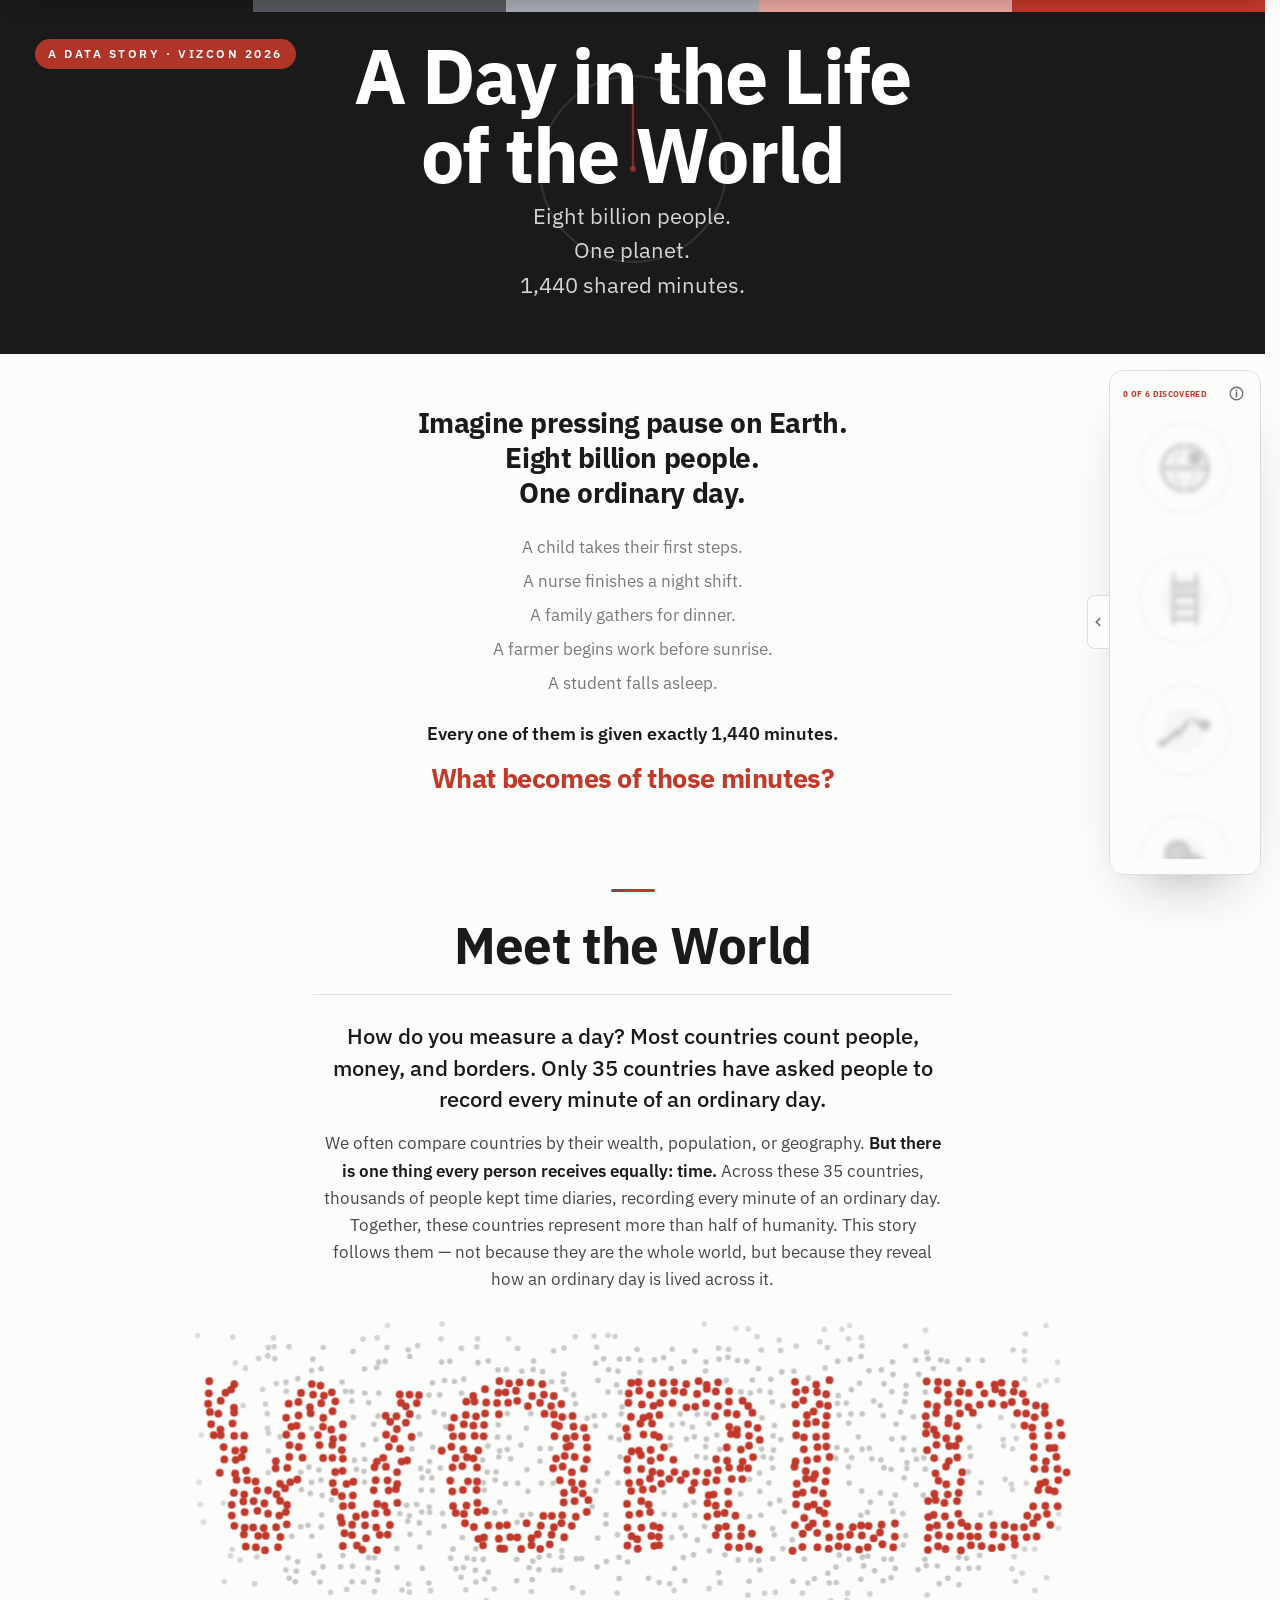
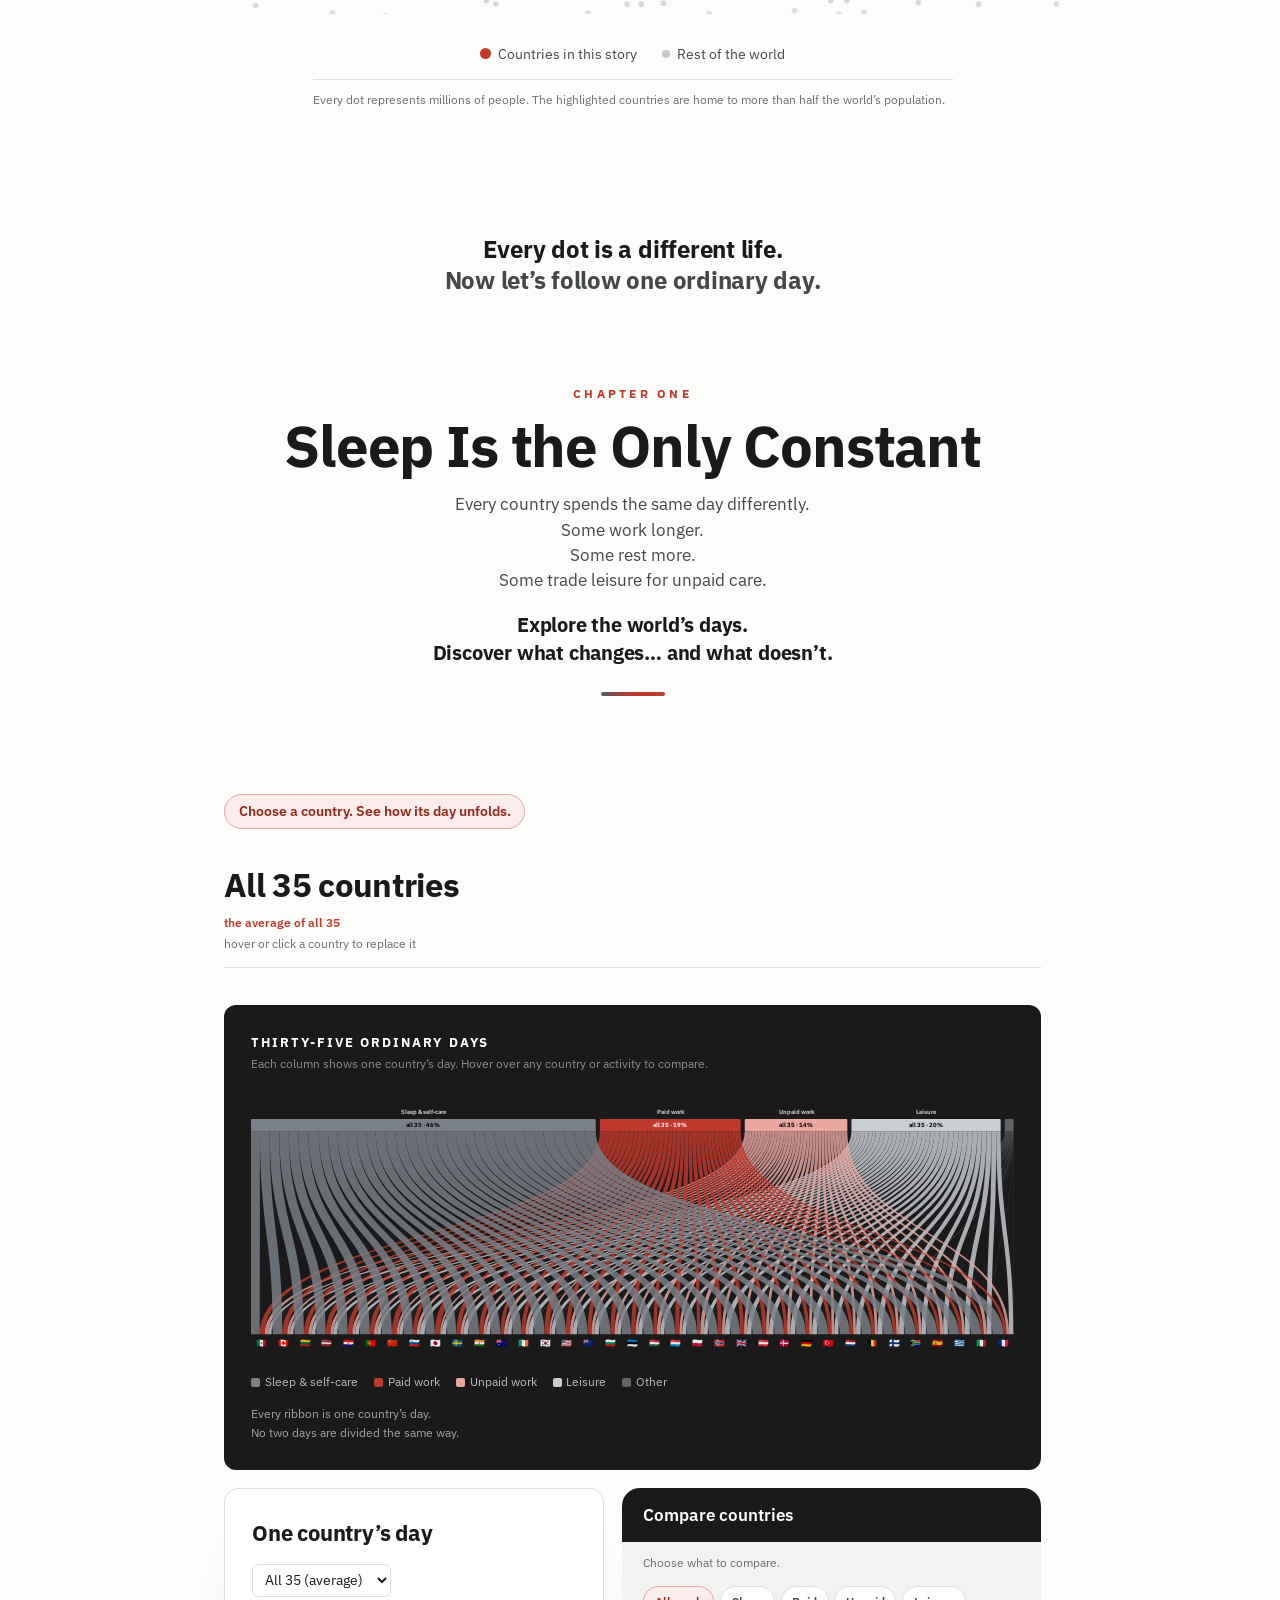
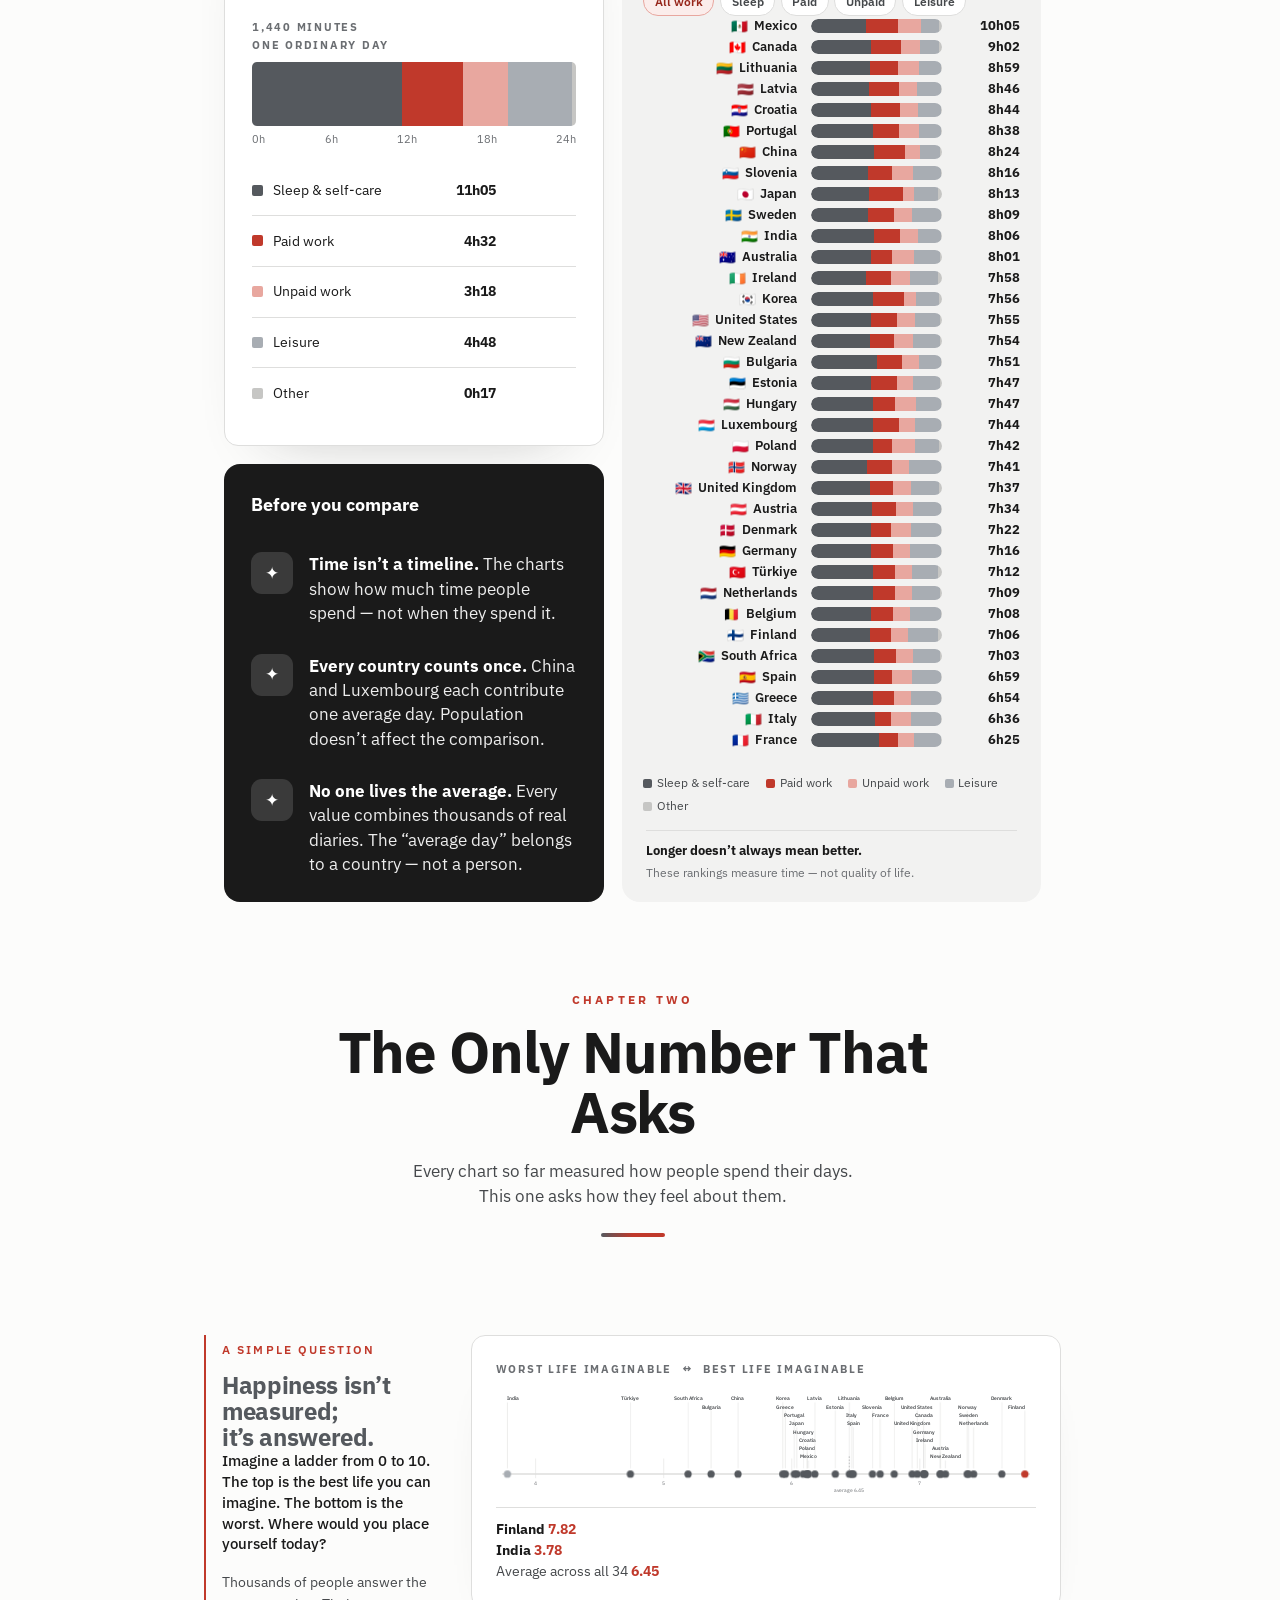
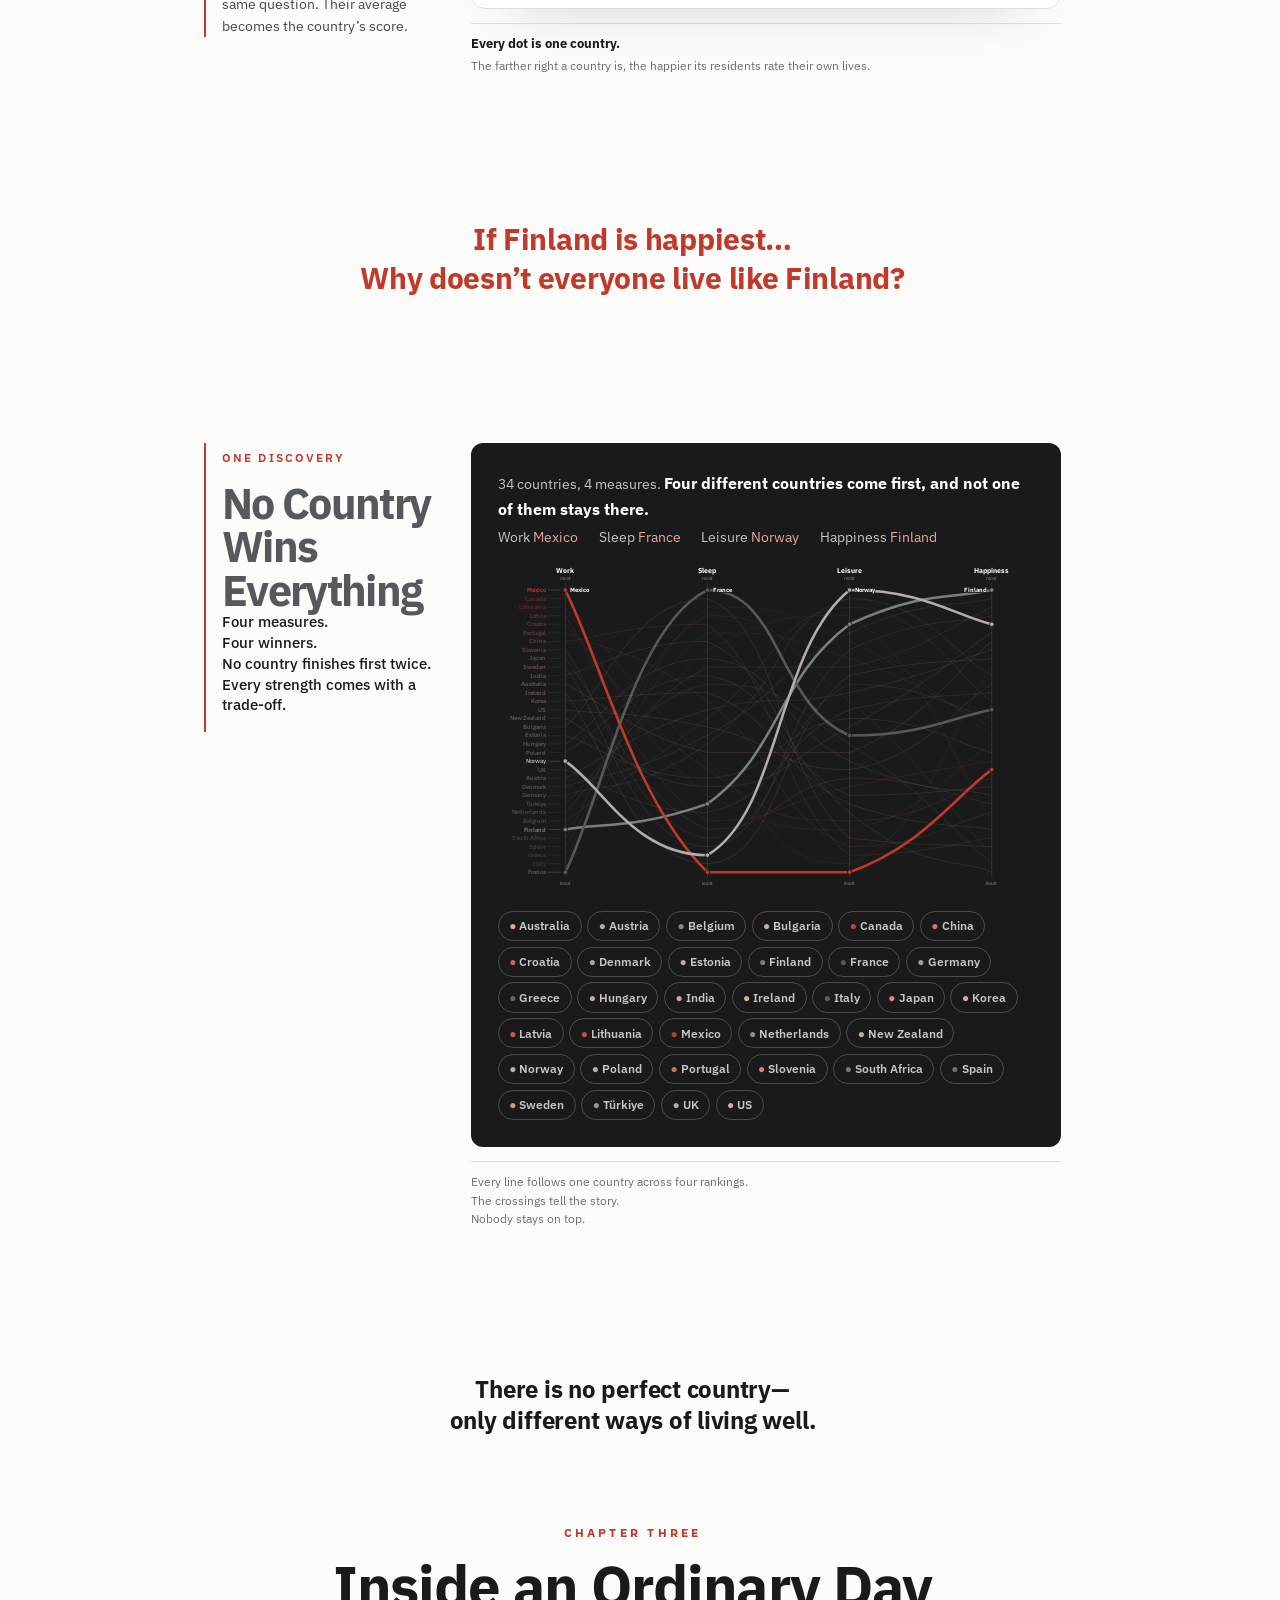
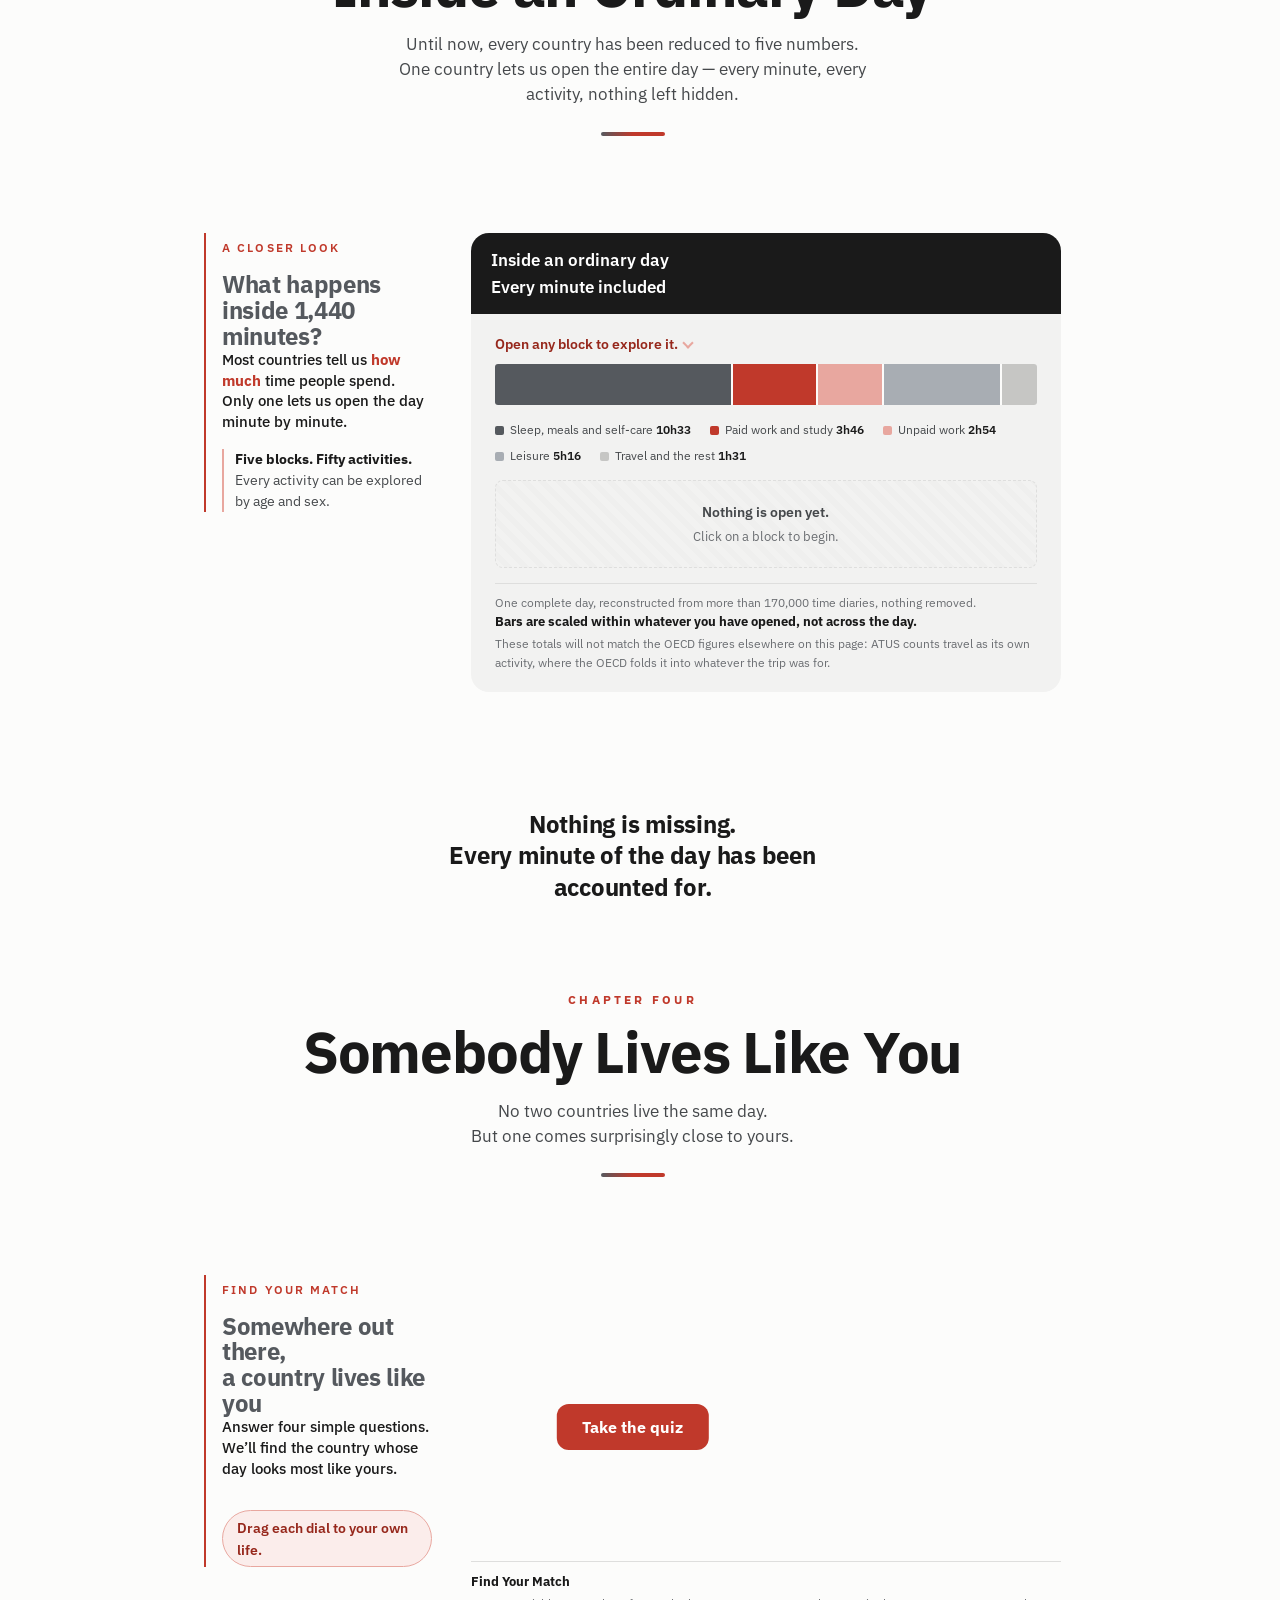
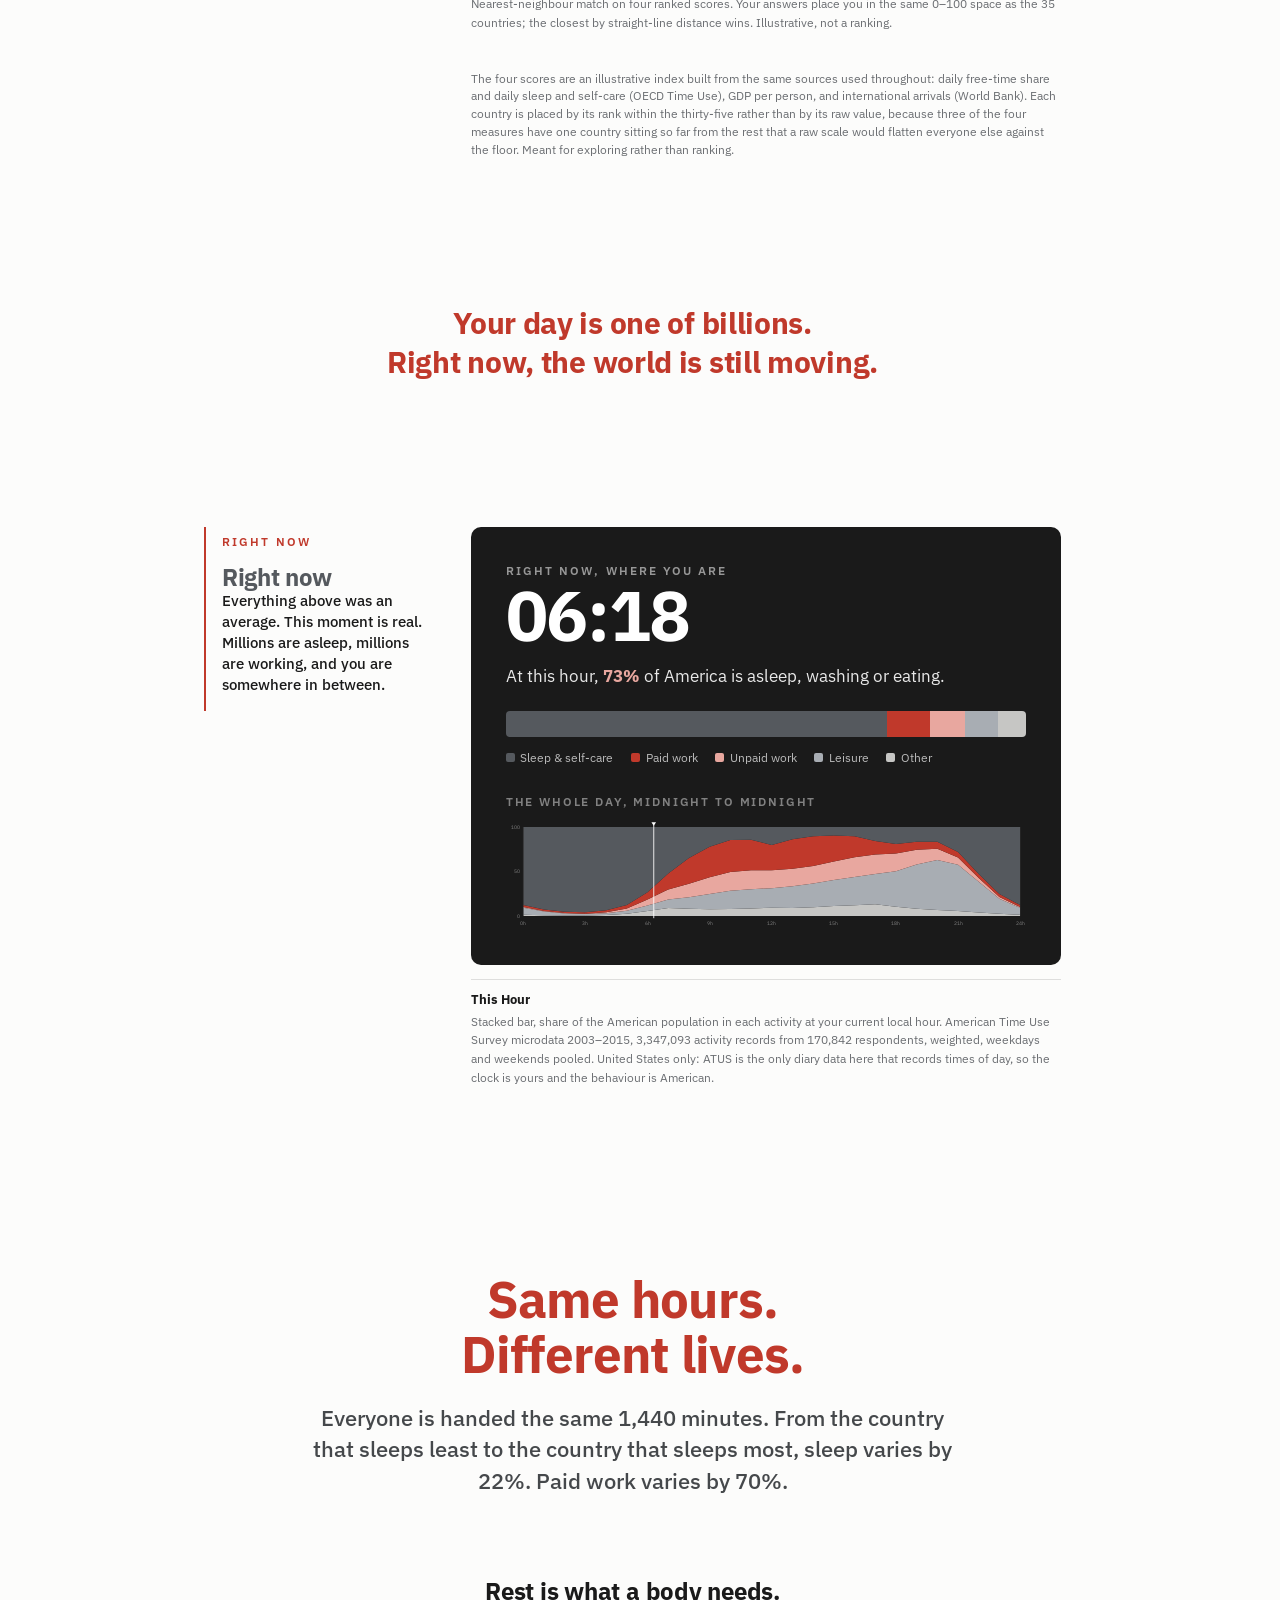
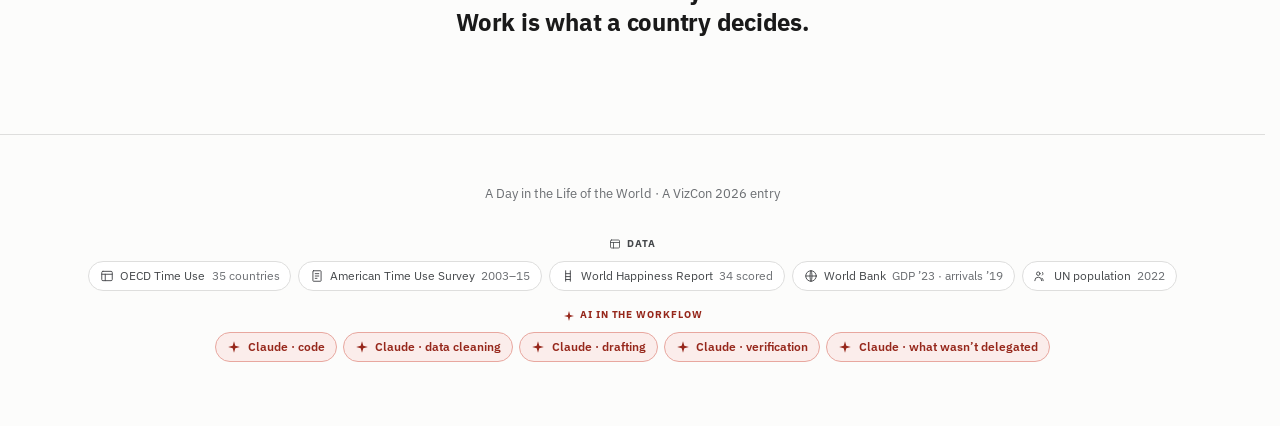
==== commit 0106ead2: "Give the tab the story's own clock instead of the default globe The page had no favicon, so every ta" ====
--- a/index.html
+++ b/index.html
@@ -18,6 +18,22 @@
     <meta property="og:title" content="A Day in the Life of the World">
     <meta property="og:description" content="Eight billion people. One planet.
         1,440 shared minutes. How 35 countries spend the same day.">
+    <!-- The tab mark: the cover's own clock, so the tab and the page are one object
+         instead of the default globe, which says "a website" and nothing else.
+
+         Three files rather than one, because no single format covers everything. The SVG
+         is what modern browsers take, and it stays sharp at any size a tab strip, a
+         bookmark bar or a hi-dpi display asks for. The 32px PNG is the fallback for
+         browsers that ignore rel="icon" with an SVG type — Safari until recently, and
+         anything older. apple-touch-icon is the 180px one iOS uses when the page is added
+         to a home screen; without it iOS screenshots the page and uses that, which at
+         icon size is an unreadable grey rectangle.
+
+         All three are the same drawing. Sizes on the PNG are declared so a browser picks
+         rather than guesses, and the SVG is listed first: the first usable match wins. -->
+    <link rel="icon" href="favicon.svg" type="image/svg+xml">
+    <link rel="icon" href="favicon-32.png" sizes="32x32" type="image/png">
+    <link rel="apple-touch-icon" href="apple-touch-icon.png">
     <link rel="stylesheet" href="css/style.css">
 </head>
 <body>
